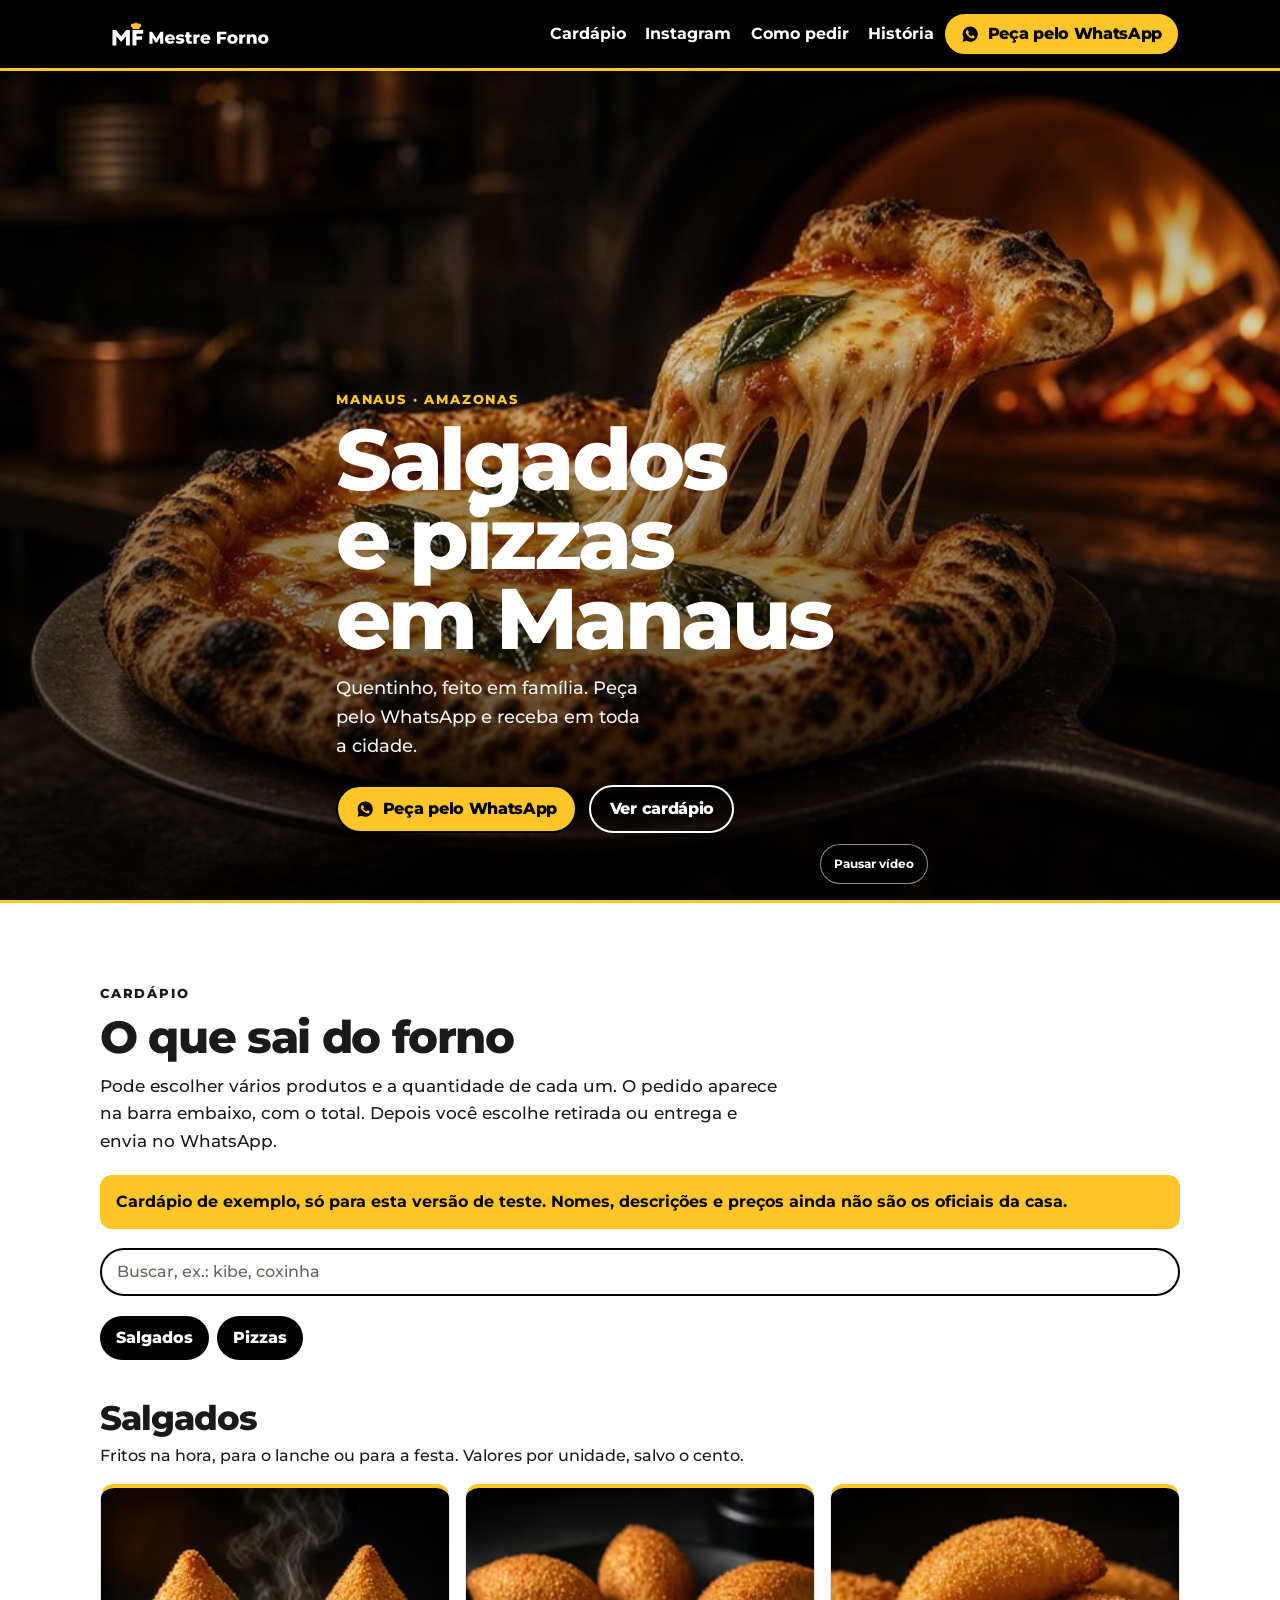
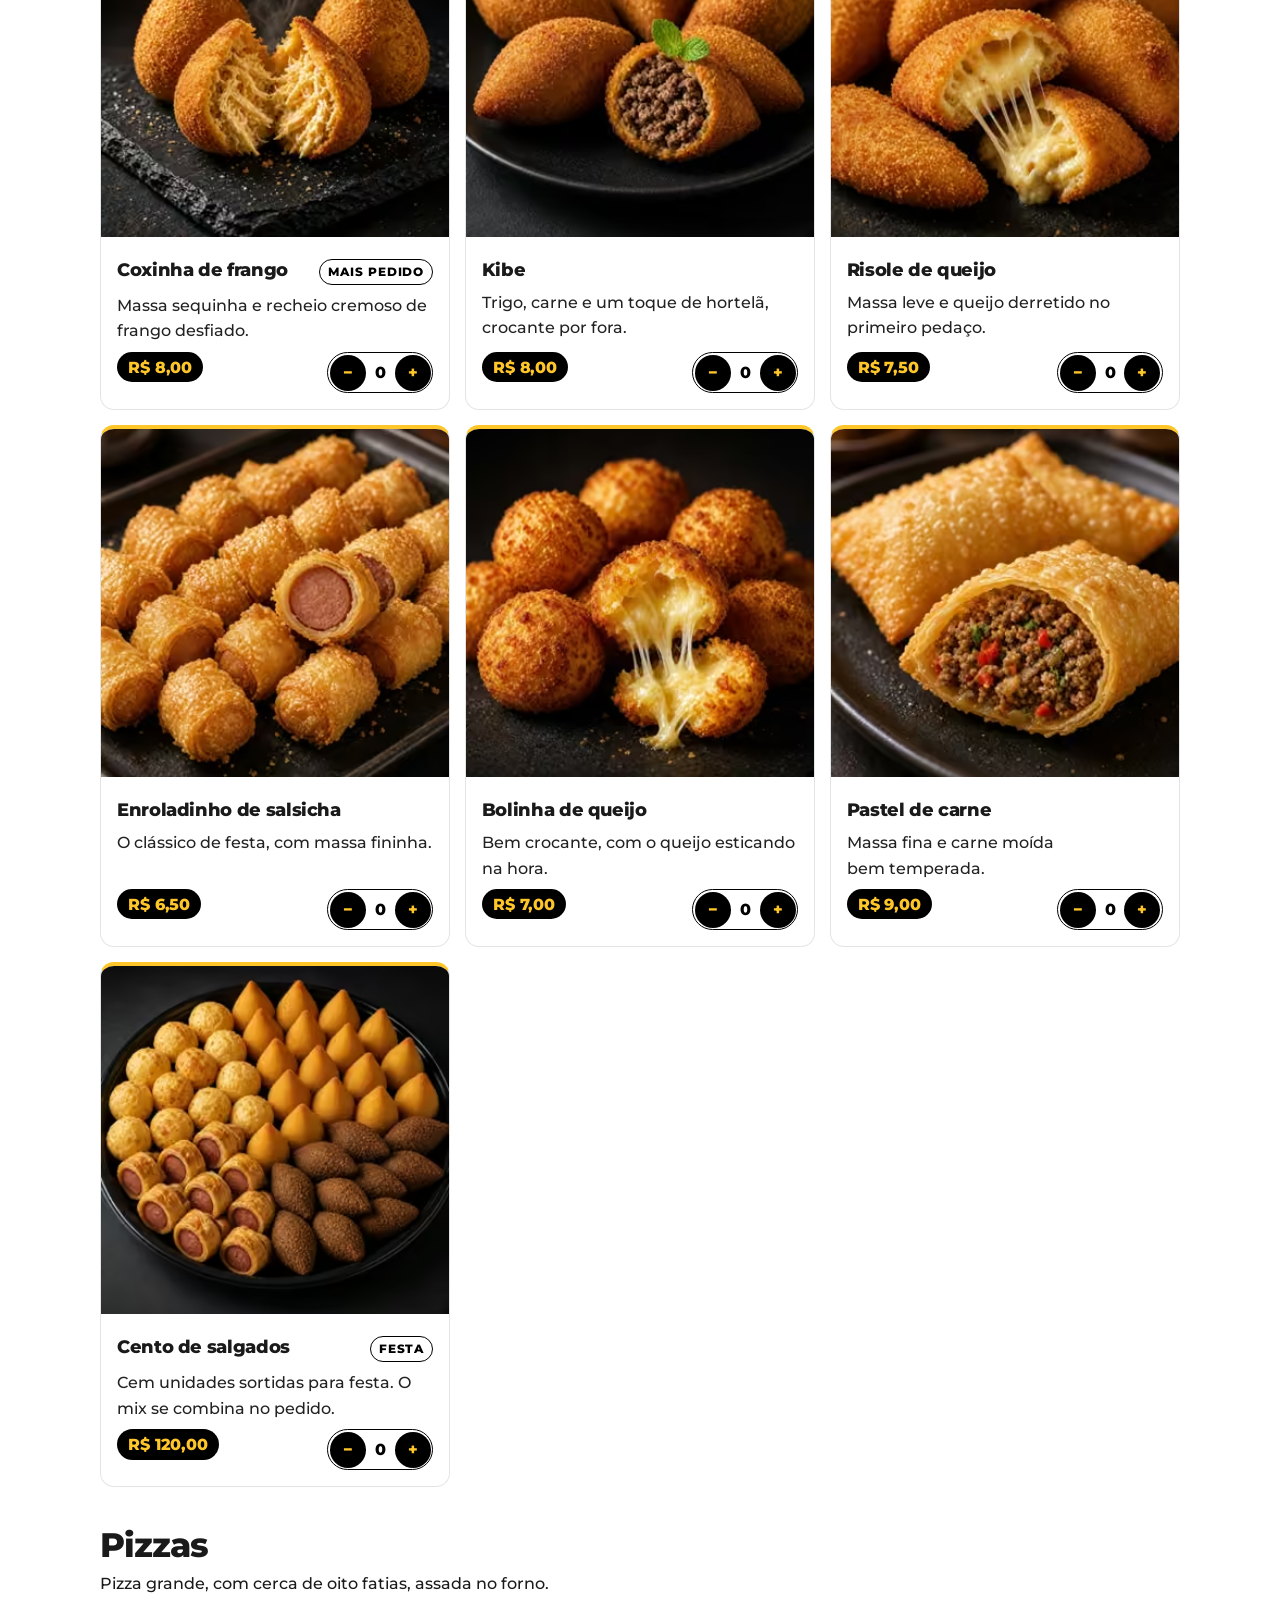
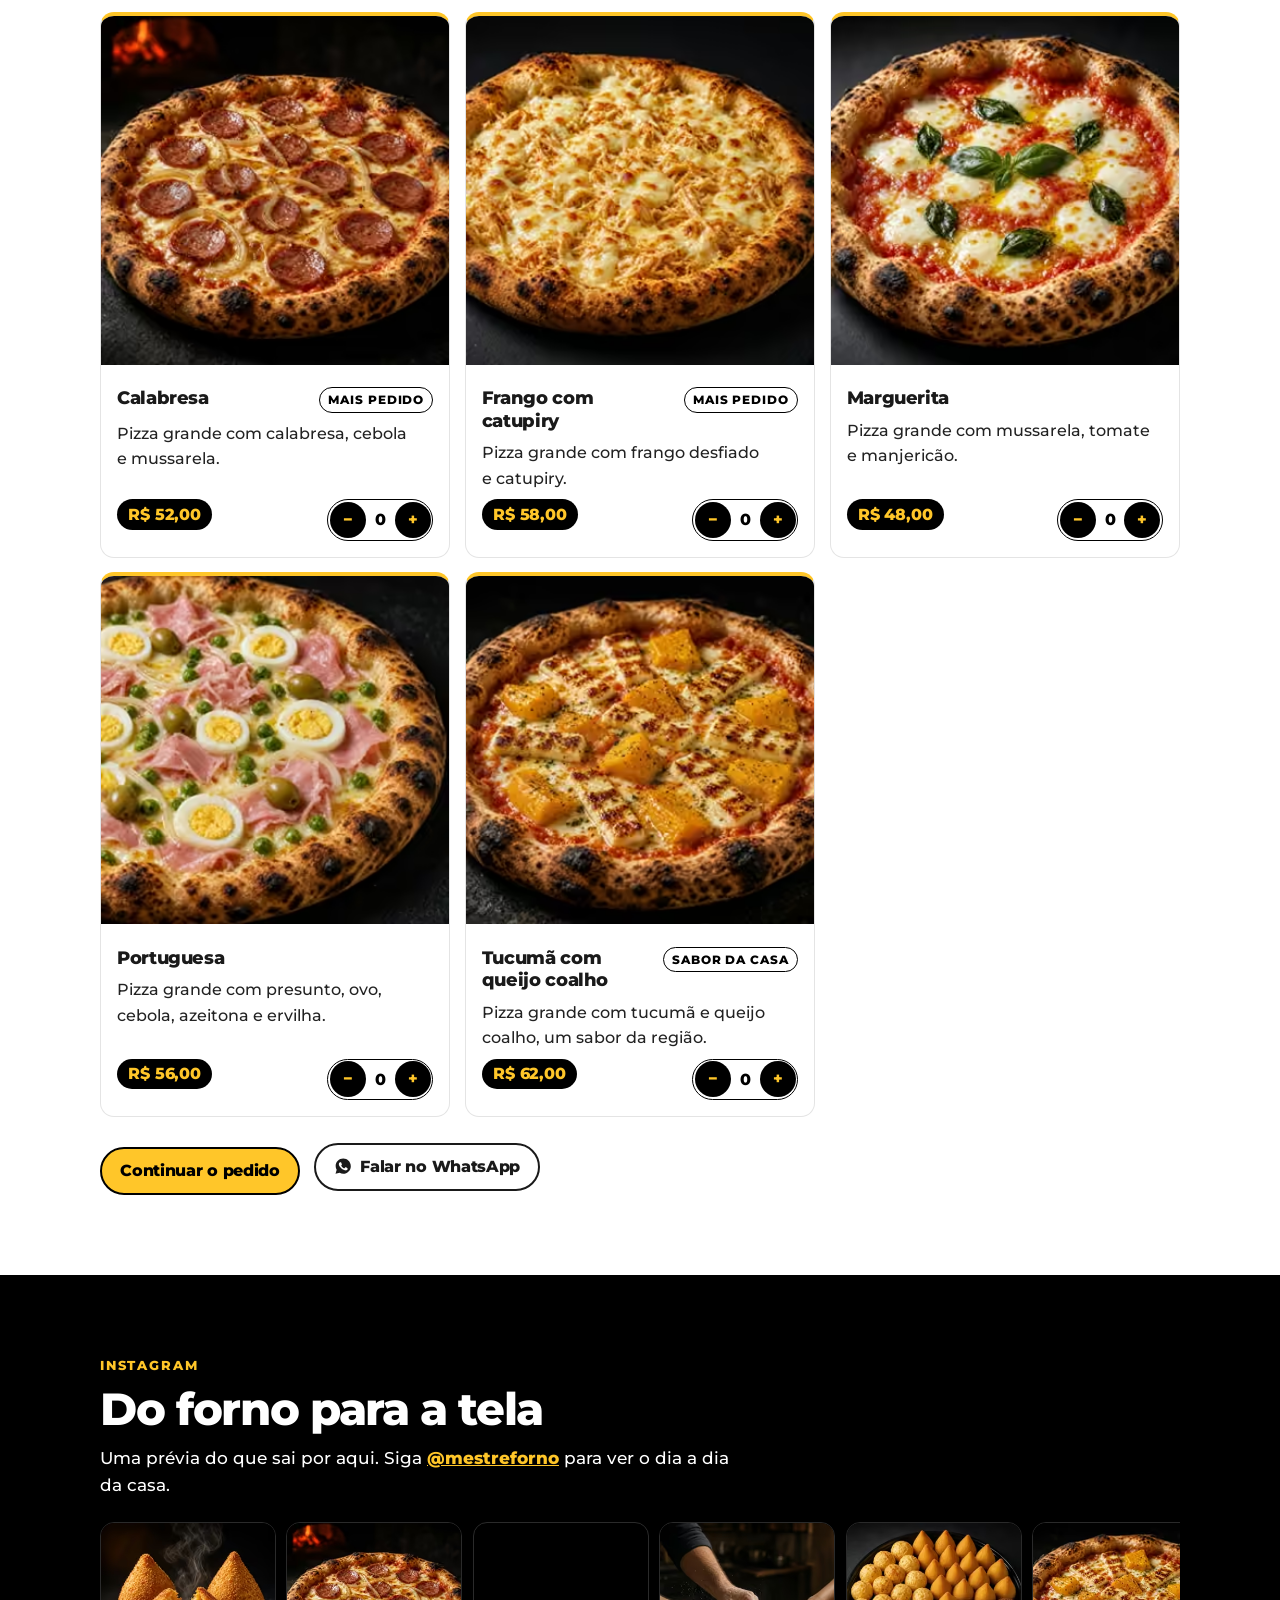
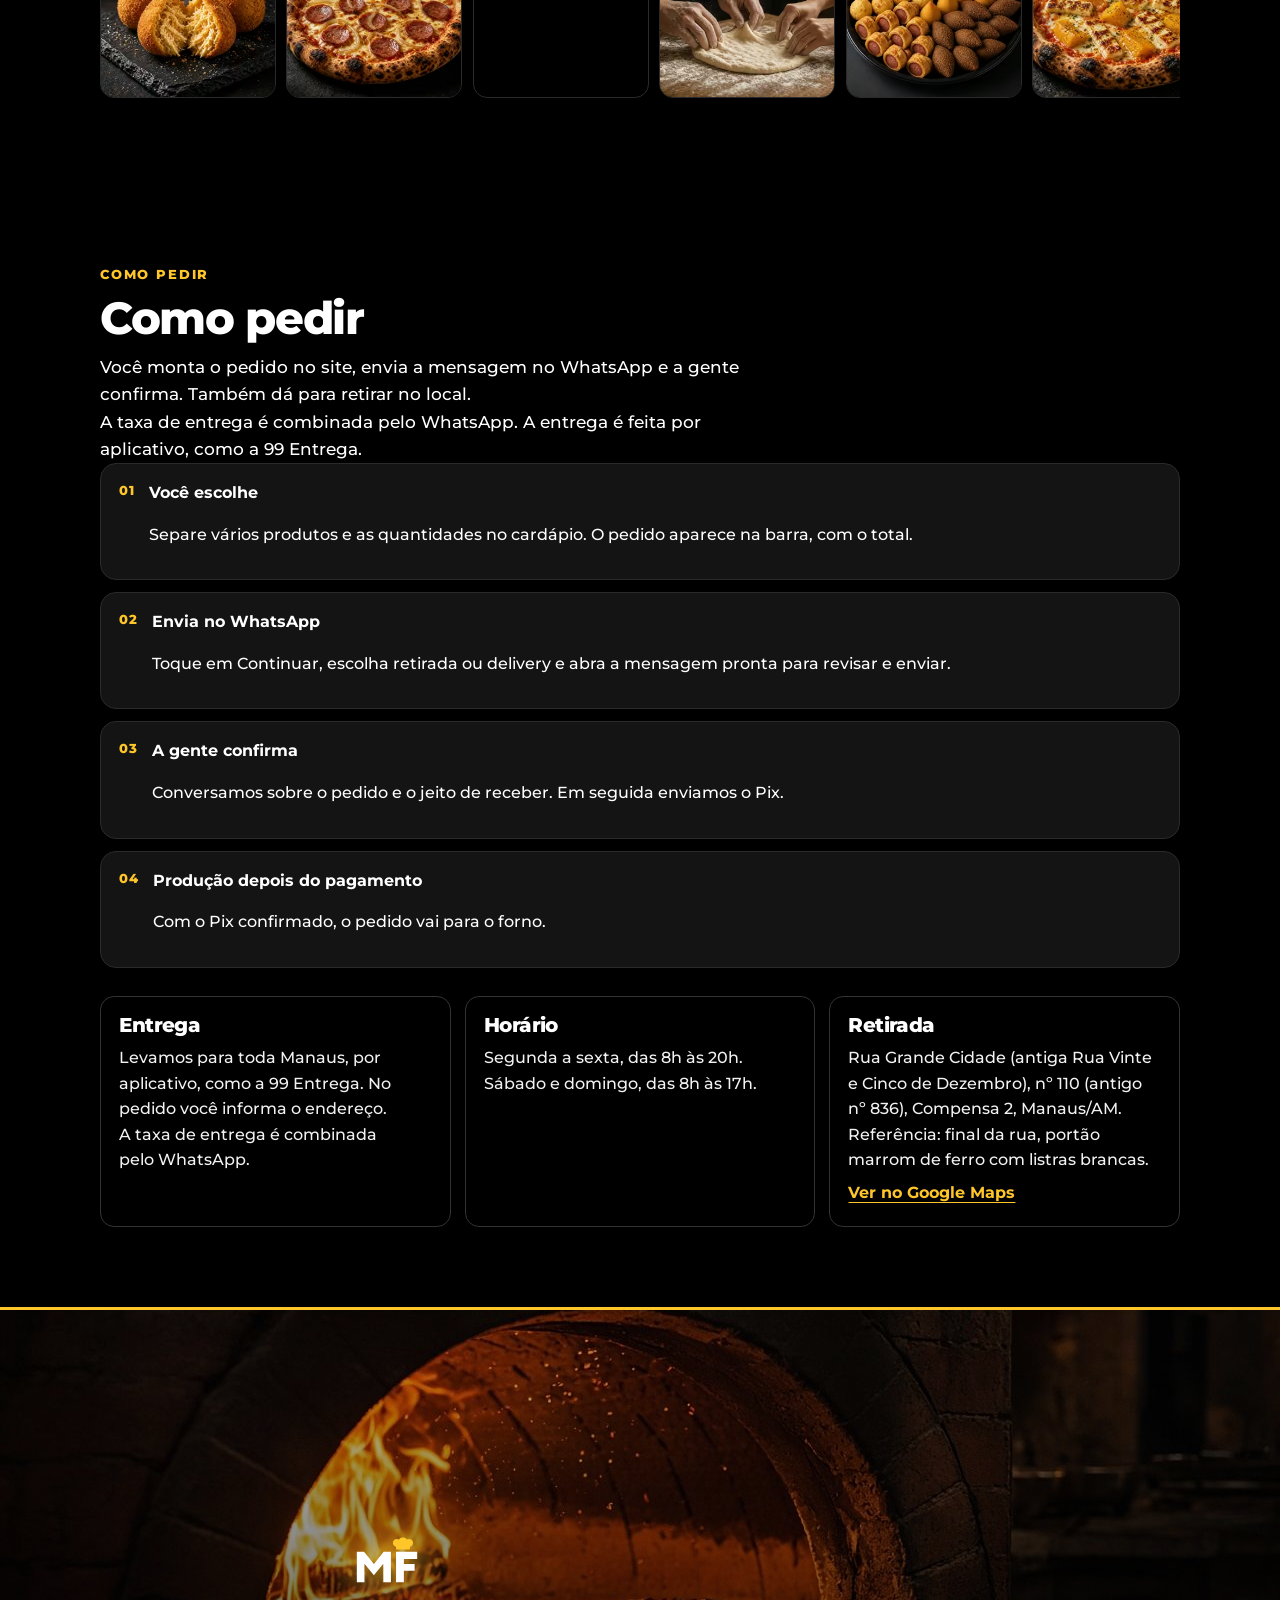
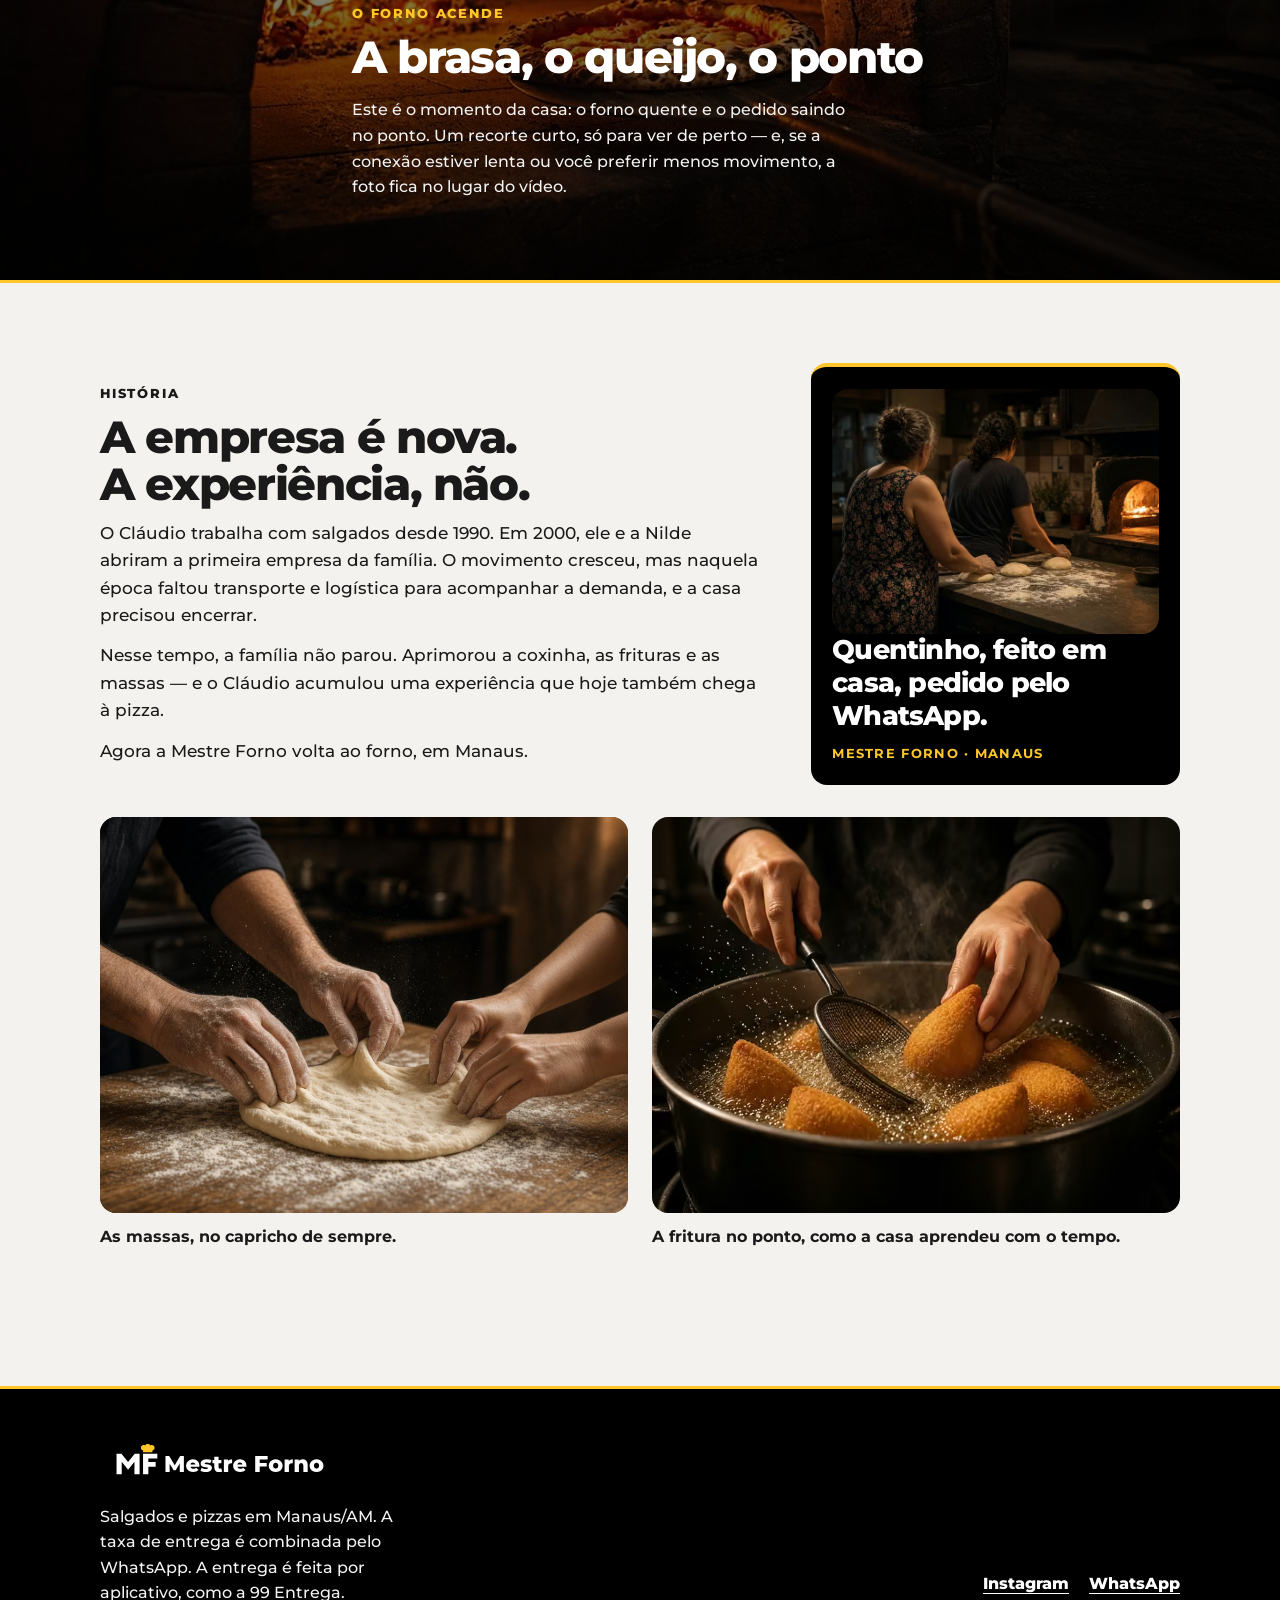
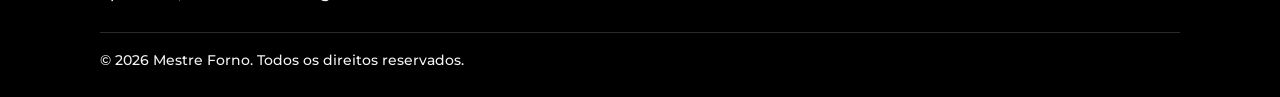
==== index.html @ 2ebbe5ee "Compacta o cardápio no celular e adiciona busca com sugestão No mobile, os cards passam a uma lista " ====
<!DOCTYPE html>
<!--
  Endereço público (SITE.siteUrl em js/config.js):
  https://ledger77.github.io/mestreforno/
  Na migração, troque esta URL no canonical, og:url, og:image,
  twitter:image, JSON-LD, sitemap.xml, robots.txt e no 404.html.
  Passo a passo: docs/checklist-dominio.md
-->
<html lang="pt-BR">
<head>
  <meta charset="utf-8">
  <meta name="viewport" content="width=device-width, initial-scale=1">
  <meta name="description" content="Salgados e pizzas frescos em Manaus, feitos em família. Peça pelo WhatsApp. A entrega é feita por aplicativo, como a 99 Entrega.">
  <meta name="theme-color" content="#000000">
  <meta name="format-detection" content="telephone=no">
  <meta name="apple-mobile-web-app-title" content="Mestre Forno">
  <link rel="canonical" href="https://ledger77.github.io/mestreforno/">
  <meta property="og:type" content="website">
  <meta property="og:locale" content="pt_BR">
  <meta property="og:site_name" content="Mestre Forno">
  <meta property="og:url" content="https://ledger77.github.io/mestreforno/">
  <meta property="og:title" content="Mestre Forno — Salgados e pizzas em Manaus">
  <meta property="og:description" content="Salgados e pizzas frescos em Manaus, feitos em família. Peça pelo WhatsApp. Entregamos em toda a cidade.">
  <meta property="og:image" content="https://ledger77.github.io/mestreforno/assets/og-1200x630.jpg">
  <meta property="og:image:width" content="1200">
  <meta property="og:image:height" content="630">
  <meta property="og:image:alt" content="Mestre Forno: monograma MF branco com chapéu de chef amarelo, e uma pizza saindo do forno. Salgados e pizzas em Manaus.">
  <meta name="twitter:card" content="summary_large_image">
  <meta name="twitter:title" content="Mestre Forno — Salgados e pizzas em Manaus">
  <meta name="twitter:description" content="Salgados e pizzas frescos em Manaus, feitos em família. Peça pelo WhatsApp.">
  <meta name="twitter:image" content="https://ledger77.github.io/mestreforno/assets/og-1200x630.jpg">
  <title>Mestre Forno — Salgados e pizzas em Manaus</title>
  <link rel="icon" href="assets/favicon.ico" sizes="any">
  <link rel="icon" type="image/png" href="assets/favicon-32.png" sizes="32x32">
  <link rel="apple-touch-icon" href="assets/apple-touch-icon.png" sizes="180x180">
  <link rel="preload" href="assets/fonts/montserrat-800.woff2" as="font" type="font/woff2" crossorigin>
  <link rel="preload" as="image" type="image/avif" imagesrcset="assets/foto/hero-mobile-720.avif 720w, assets/foto/hero-mobile-1080.avif 1080w, assets/foto/hero-desktop-960.avif 960w, assets/foto/hero-desktop-1600.avif 1600w" imagesizes="100vw">
  <link rel="stylesheet" href="css/styles.css">
  <link rel="stylesheet" href="css/premium.css">
  <link rel="stylesheet" href="css/checkout.css">
  <noscript>
    <style>
      @media (max-width: 859px) {
        .nav-toggle { display: none !important; }
        .nav {
          display: block;
          position: static;
          max-height: none;
          overflow: visible;
          border: 0;
          padding: 0;
          background: transparent;
        }
        .nav ul { flex-direction: row; flex-wrap: wrap; gap: 0.25rem 0.9rem; }
        .nav a { border-bottom: 0; min-height: 44px; }
      }
    </style>
  </noscript>
  <script>document.documentElement.classList.add("js");</script>
  <script type="application/ld+json">
  {
    "@context": "https://schema.org",
    "@type": "FoodEstablishment",
    "name": "Mestre Forno",
    "description": "Salgados e pizzas em Manaus, feitos em família. Pedidos pelo WhatsApp. Entrega em toda Manaus pela 99 Entrega.",
    "servesCuisine": ["Salgados", "Pizzas"],
    "url": "https://ledger77.github.io/mestreforno/",
    "image": "https://ledger77.github.io/mestreforno/assets/og-1200x630.jpg",
    "logo": "https://ledger77.github.io/mestreforno/assets/mestreforno_selo_1080.png",
    "sameAs": ["https://instagram.com/mestreforno"],
    "telephone": "+5592992487642",
    "address": {
      "@type": "PostalAddress",
      "streetAddress": "Rua Grande Cidade (antiga Rua Vinte e Cinco de Dezembro), 110, Compensa 2",
      "addressLocality": "Manaus",
      "addressRegion": "AM",
      "postalCode": "69035-650",
      "addressCountry": "BR"
    },
    "geo": {
      "@type": "GeoCoordinates",
      "latitude": -3.1054946,
      "longitude": -60.0586411
    },
    "areaServed": {
      "@type": "City",
      "name": "Manaus",
      "containedInPlace": {
        "@type": "State",
        "name": "Amazonas",
        "containedInPlace": { "@type": "Country", "name": "BR" }
      }
    },
    "openingHoursSpecification": [
      {
        "@type": "OpeningHoursSpecification",
        "dayOfWeek": ["Monday", "Tuesday", "Wednesday", "Thursday", "Friday"],
        "opens": "08:00",
        "closes": "20:00"
      },
      {
        "@type": "OpeningHoursSpecification",
        "dayOfWeek": ["Saturday", "Sunday"],
        "opens": "08:00",
        "closes": "17:00"
      }
    ]
  }
  </script>
</head>
<body>
  <svg class="sprite" xmlns="http://www.w3.org/2000/svg" aria-hidden="true">
    <symbol id="i-wa" viewBox="0 0 24 24">
      <path fill="currentColor" d="M12.04 2C6.58 2 2.15 6.4 2.15 11.83c0 1.74.46 3.44 1.34 4.94L2 22l5.39-1.4a10 10 0 0 0 4.65 1.18h.01c5.46 0 9.89-4.4 9.89-9.83C21.94 6.4 17.5 2 12.04 2zm5.76 14.06c-.24.68-1.4 1.3-1.94 1.38-.5.08-1.12.11-1.81-.11-.42-.14-.95-.3-1.64-.59-2.88-1.24-4.76-4.14-4.9-4.33-.14-.19-1.16-1.54-1.16-2.94s.73-2.08 1-2.37c.24-.28.64-.41 1.02-.41.12 0 .23 0 .33.01.3.01.44-.02.68.52.24.58.82 2 .89 2.15.07.14.12.31.02.49-.09.19-.14.3-.28.46-.14.16-.29.36-.42.48-.14.13-.28.28-.12.54.16.26.71 1.17 1.52 1.89 1.05.93 1.93 1.22 2.2 1.36.28.14.44.12.6-.07.16-.19.69-.8.87-1.08.19-.27.37-.23.62-.14.26.09 1.62.76 1.9.9.28.14.46.21.53.32.07.12.07.68-.17 1.36z"/>
    </symbol>
    <symbol id="i-carrinho" viewBox="0 0 24 24">
      <path fill="currentColor" d="M3 3.75A.75.75 0 0 1 3.75 3h.9c.87 0 1.63.6 1.84 1.45l.16.67h12.52a1.5 1.5 0 0 1 1.47 1.82l-1.3 5.85A2.25 2.25 0 0 1 17.4 14.5H8.55a2.25 2.25 0 0 1-2.2-1.75L5.07 6.28 4.77 5.1a.38.38 0 0 0-.37-.35h-.65A.75.75 0 0 1 3 3.75Zm4.5 14.5a1.75 1.75 0 1 1-3.5 0 1.75 1.75 0 0 1 3.5 0Zm11.25 0a1.75 1.75 0 1 1-3.5 0 1.75 1.75 0 0 1 3.5 0Z"/>
    </symbol>
  </svg>

  <a class="skip" href="#conteudo">Ir para o conteúdo</a>

  <header class="site-header on-dark" id="topo">
    <div class="header__inner">
      <a class="brand" href="#topo" aria-label="Mestre Forno">
        <img class="brand__symbol" src="assets/mestreforno_simbolo_transparente.svg" width="51" height="40" alt="">
        <img class="brand__horizontal" src="assets/mestreforno_horizontal_transparente.svg" width="292" height="48" alt="">
      </a>

      <nav class="nav" id="menu-site" aria-label="Seções">
        <ul>
          <li><a href="#cardapio">Cardápio</a></li>
          <li><a href="#instagram">Instagram</a></li>
          <li><a href="#como-pedir">Como pedir</a></li>
          <li><a href="#historia">História</a></li>
        </ul>
      </nav>

      <button type="button" class="header-pedido" data-abre-checkout data-header-pedido hidden>
        <span class="carrinho" data-carrinho>
          <svg class="carrinho__icone" width="24" height="24" aria-hidden="true" focusable="false"><use href="#i-carrinho"></use></svg>
          <span class="carrinho__badge header-pedido__badge" data-pedido-badge>0</span>
        </span>
        Pedido
      </button>

      <a class="btn btn--yellow header-cta" data-whatsapp href="https://wa.me/5592992487642?text=Ol%C3%A1%2C%20Mestre%20Forno!%20Quero%20fazer%20um%20pedido." target="_blank" rel="noopener noreferrer">
        <svg aria-hidden="true"><use href="#i-wa"></use></svg>
        <span class="cta-s">Peça</span>
        <span class="cta-l">Peça pelo WhatsApp</span>
        <span class="sr-only js-nova-aba"> (abre em nova aba)</span>
      </a>

      <button type="button" class="nav-toggle" aria-expanded="false" aria-controls="menu-site" aria-label="Abrir menu">
        <span class="nav-toggle__bars" aria-hidden="true"></span>
      </button>
    </div>
  </header>

  <main id="conteudo" tabindex="-1">
    <section class="hero on-dark" aria-labelledby="titulo-principal">
      <div class="hero__media">
        <picture>
          <source media="(max-width: 719px)" type="image/avif" srcset="assets/foto/hero-mobile-720.avif 720w, assets/foto/hero-mobile-1080.avif 1080w" sizes="100vw">
          <source media="(max-width: 719px)" type="image/webp" srcset="assets/foto/hero-mobile-720.webp 720w, assets/foto/hero-mobile-1080.webp 1080w" sizes="100vw">
          <source media="(max-width: 719px)" srcset="assets/foto/hero-mobile-720.jpg 720w, assets/foto/hero-mobile-1080.jpg 1080w" sizes="100vw">
          <source type="image/avif" srcset="assets/foto/hero-desktop-640.avif 640w, assets/foto/hero-desktop-960.avif 960w, assets/foto/hero-desktop-1600.avif 1600w" sizes="100vw">
          <source type="image/webp" srcset="assets/foto/hero-desktop-640.webp 640w, assets/foto/hero-desktop-960.webp 960w, assets/foto/hero-desktop-1600.webp 1600w" sizes="100vw">
          <img class="hero__poster" src="assets/foto/hero-desktop-960.jpg" width="1600" height="900" alt="Pizza saindo do forno, com o queijo puxando, em uma cozinha escura." fetchpriority="high" decoding="async">
        </picture>
        <video class="hero__video" muted playsinline loop preload="none" tabindex="-1" aria-hidden="true" poster="assets/foto/hero-desktop-960.jpg"></video>
        <div class="hero__shade"></div>
      </div>
      <div class="wrap hero__copy">
        <p class="eyebrow">Manaus · Amazonas</p>
        <h1 id="titulo-principal">Salgados e pizzas <span>em Manaus</span></h1>
        <p class="lede">Quentinho, feito em família. Peça pelo WhatsApp e receba em toda a cidade.</p>
        <div class="actions">
          <a class="btn btn--yellow" data-whatsapp href="https://wa.me/5592992487642?text=Ol%C3%A1%2C%20Mestre%20Forno!%20Quero%20fazer%20um%20pedido." target="_blank" rel="noopener noreferrer">
            <svg aria-hidden="true"><use href="#i-wa"></use></svg>
            Peça pelo WhatsApp
            <span class="sr-only js-nova-aba"> (abre em nova aba)</span>
          </a>
          <a class="btn btn--ghost" href="#cardapio">Ver cardápio</a>
        </div>
        <button type="button" class="hero__pause" hidden>Pausar vídeo</button>
      </div>
    </section>

    <section class="section section--light" id="cardapio" aria-labelledby="titulo-cardapio">
      <div class="wrap">
        <p class="eyebrow">Cardápio</p>
        <h2 id="titulo-cardapio" class="reveal">O que sai do forno</h2>
        <p class="lead">Pode escolher vários produtos e a quantidade de cada um. O pedido aparece na barra embaixo, com o total. Depois você escolhe retirada ou entrega e envia no WhatsApp.</p>
        <p class="aviso" role="note">Cardápio de exemplo, só para esta versão de teste. Nomes, descrições e preços ainda não são os oficiais da casa.</p>
        <div class="cardapio-busca-wrap">
          <form class="cardapio-busca" data-busca role="search" aria-label="Buscar no cardápio">
            <label class="sr-only" for="busca-cardapio">Buscar no cardápio</label>
            <input type="search" id="busca-cardapio" name="q" data-busca-campo placeholder="Buscar, ex.: kibe, coxinha" autocomplete="off" spellcheck="false" enterkeyhint="search">
            <button type="button" class="cardapio-busca__limpar" data-busca-limpar hidden aria-label="Limpar busca">&times;</button>
          </form>
          <p class="cardapio-busca__sugestao" data-busca-sugestao hidden></p>
          <p class="cardapio-busca__vazio" data-busca-vazio hidden>Não achamos esse item. <a data-whatsapp href="https://wa.me/5592992487642?text=Ol%C3%A1%2C%20Mestre%20Forno!%20Quero%20fazer%20um%20pedido." target="_blank" rel="noopener noreferrer">Chama a gente no WhatsApp<span class="sr-only js-nova-aba"> (abre em nova aba)</span></a>.</p>
          <p class="sr-only" data-busca-status aria-live="polite"></p>
        </div>
        <nav class="menu-jump" data-menu-jump aria-label="Grupos do cardápio">
          <a href="#salgados">Salgados</a>
          <a href="#pizzas">Pizzas</a>
        </nav>
        <div data-cardapio>
          <section class="menu-group" id="salgados" aria-labelledby="titulo-salgados">
            <div class="menu-group__head">
              <h3 id="titulo-salgados">Salgados</h3>
              <p>Fritos na hora, para o lanche ou para a festa. Valores por unidade, salvo o cento.</p>
            </div>
            <ul class="menu-grid">
              <li class="item" data-item="coxinha" data-centavos="800">
                <picture>
              <source type="image/avif" srcset="assets/foto/coxinha-320.avif 320w, assets/foto/coxinha-600.avif 600w" sizes="(max-width: 640px) 46vw, 280px">
              <source type="image/webp" srcset="assets/foto/coxinha-320.webp 320w, assets/foto/coxinha-600.webp 600w" sizes="(max-width: 640px) 46vw, 280px">
              <img src="assets/foto/coxinha-320.jpg" width="600" height="600" alt="Coxinhas douradas, uma aberta com recheio de frango e vapor." loading="lazy" decoding="async">
            </picture>
                <div class="item__body">
                  <div class="item__top"><h4>Coxinha de frango</h4><span class="badge">Mais pedido</span></div>
                  <p>Massa sequinha e recheio cremoso de frango desfiado.</p>
                  <div class="item__foot">
                    <p class="price"><span class="sr-only">Preço: </span>R$ 8,00</p>
                    <div class="qty">
                      <button type="button" data-menos aria-label="Tirar Coxinha de frango">−</button>
                      <span data-qty aria-live="polite">0</span>
                      <button type="button" data-mais aria-label="Adicionar Coxinha de frango">+</button>
                    </div>
                  </div>
                </div>
              </li>
              <li class="item" data-item="kibe" data-centavos="800">
                <picture>
              <source type="image/avif" srcset="assets/foto/kibe-320.avif 320w, assets/foto/kibe-600.avif 600w" sizes="(max-width: 640px) 46vw, 280px">
              <source type="image/webp" srcset="assets/foto/kibe-320.webp 320w, assets/foto/kibe-600.webp 600w" sizes="(max-width: 640px) 46vw, 280px">
              <img src="assets/foto/kibe-320.jpg" width="600" height="600" alt="Kibes fritos, um cortado mostrando o recheio de carne." loading="lazy" decoding="async">
            </picture>
                <div class="item__body">
                  <div class="item__top"><h4>Kibe</h4></div>
                  <p>Trigo, carne e um toque de hortelã, crocante por fora.</p>
                  <div class="item__foot">
                    <p class="price"><span class="sr-only">Preço: </span>R$ 8,00</p>
                    <div class="qty">
                      <button type="button" data-menos aria-label="Tirar Kibe">−</button>
                      <span data-qty aria-live="polite">0</span>
                      <button type="button" data-mais aria-label="Adicionar Kibe">+</button>
                    </div>
                  </div>
                </div>
              </li>
              <li class="item" data-item="risole" data-centavos="750">
                <picture>
              <source type="image/avif" srcset="assets/foto/risole-320.avif 320w, assets/foto/risole-600.avif 600w" sizes="(max-width: 640px) 46vw, 280px">
              <source type="image/webp" srcset="assets/foto/risole-320.webp 320w, assets/foto/risole-600.webp 600w" sizes="(max-width: 640px) 46vw, 280px">
              <img src="assets/foto/risole-320.jpg" width="600" height="600" alt="Risolis dourados, um aberto com queijo puxando." loading="lazy" decoding="async">
            </picture>
                <div class="item__body">
                  <div class="item__top"><h4>Risole de queijo</h4></div>
                  <p>Massa leve e queijo derretido no primeiro pedaço.</p>
                  <div class="item__foot">
                    <p class="price"><span class="sr-only">Preço: </span>R$ 7,50</p>
                    <div class="qty">
                      <button type="button" data-menos aria-label="Tirar Risole de queijo">−</button>
                      <span data-qty aria-live="polite">0</span>
                      <button type="button" data-mais aria-label="Adicionar Risole de queijo">+</button>
                    </div>
                  </div>
                </div>
              </li>
              <li class="item" data-item="enroladinho" data-centavos="650">
                <picture>
              <source type="image/avif" srcset="assets/foto/enroladinho-320.avif 320w, assets/foto/enroladinho-600.avif 600w" sizes="(max-width: 640px) 46vw, 280px">
              <source type="image/webp" srcset="assets/foto/enroladinho-320.webp 320w, assets/foto/enroladinho-600.webp 600w" sizes="(max-width: 640px) 46vw, 280px">
              <img src="assets/foto/enroladinho-320.jpg" width="600" height="600" alt="Enroladinhos de salsicha fritos em uma assadeira." loading="lazy" decoding="async">
            </picture>
                <div class="item__body">
                  <div class="item__top"><h4>Enroladinho de salsicha</h4></div>
                  <p>O clássico de festa, com massa fininha.</p>
                  <div class="item__foot">
                    <p class="price"><span class="sr-only">Preço: </span>R$ 6,50</p>
                    <div class="qty">
                      <button type="button" data-menos aria-label="Tirar Enroladinho de salsicha">−</button>
                      <span data-qty aria-live="polite">0</span>
                      <button type="button" data-mais aria-label="Adicionar Enroladinho de salsicha">+</button>
                    </div>
                  </div>
                </div>
              </li>
              <li class="item" data-item="bolinha" data-centavos="700">
                <picture>
              <source type="image/avif" srcset="assets/foto/bolinha-320.avif 320w, assets/foto/bolinha-600.avif 600w" sizes="(max-width: 640px) 46vw, 280px">
              <source type="image/webp" srcset="assets/foto/bolinha-320.webp 320w, assets/foto/bolinha-600.webp 600w" sizes="(max-width: 640px) 46vw, 280px">
              <img src="assets/foto/bolinha-320.jpg" width="600" height="600" alt="Bolinha de queijo aberta, com o recheio derretido." loading="lazy" decoding="async">
            </picture>
                <div class="item__body">
                  <div class="item__top"><h4>Bolinha de queijo</h4></div>
                  <p>Bem crocante, com o queijo esticando na hora.</p>
                  <div class="item__foot">
                    <p class="price"><span class="sr-only">Preço: </span>R$ 7,00</p>
                    <div class="qty">
                      <button type="button" data-menos aria-label="Tirar Bolinha de queijo">−</button>
                      <span data-qty aria-live="polite">0</span>
                      <button type="button" data-mais aria-label="Adicionar Bolinha de queijo">+</button>
                    </div>
                  </div>
                </div>
              </li>
              <li class="item" data-item="pastel" data-centavos="900">
                <picture>
              <source type="image/avif" srcset="assets/foto/pastel-320.avif 320w, assets/foto/pastel-600.avif 600w" sizes="(max-width: 640px) 46vw, 280px">
              <source type="image/webp" srcset="assets/foto/pastel-320.webp 320w, assets/foto/pastel-600.webp 600w" sizes="(max-width: 640px) 46vw, 280px">
              <img src="assets/foto/pastel-320.jpg" width="600" height="600" alt="Pastel de carne frito, aberto, com recheio de carne." loading="lazy" decoding="async">
            </picture>
                <div class="item__body">
                  <div class="item__top"><h4>Pastel de carne</h4></div>
                  <p>Massa fina e carne moída bem temperada.</p>
                  <div class="item__foot">
                    <p class="price"><span class="sr-only">Preço: </span>R$ 9,00</p>
                    <div class="qty">
                      <button type="button" data-menos aria-label="Tirar Pastel de carne">−</button>
                      <span data-qty aria-live="polite">0</span>
                      <button type="button" data-mais aria-label="Adicionar Pastel de carne">+</button>
                    </div>
                  </div>
                </div>
              </li>
              <li class="item" data-item="cento" data-centavos="12000">
                <picture>
              <source type="image/avif" srcset="assets/foto/cento-320.avif 320w, assets/foto/cento-600.avif 600w" sizes="(max-width: 640px) 46vw, 280px">
              <source type="image/webp" srcset="assets/foto/cento-320.webp 320w, assets/foto/cento-600.webp 600w" sizes="(max-width: 640px) 46vw, 280px">
              <img src="assets/foto/cento-320.jpg" width="600" height="600" alt="Bandeja com cento de salgados sortidos: coxinhas, bolinhas, enroladinhos e kibes." loading="lazy" decoding="async">
            </picture>
                <div class="item__body">
                  <div class="item__top"><h4>Cento de salgados</h4><span class="badge">Festa</span></div>
                  <p>Cem unidades sortidas para festa. O mix se combina no pedido.</p>
                  <div class="item__foot">
                    <p class="price"><span class="sr-only">Preço: </span>R$ 120,00</p>
                    <div class="qty">
                      <button type="button" data-menos aria-label="Tirar Cento de salgados">−</button>
                      <span data-qty aria-live="polite">0</span>
                      <button type="button" data-mais aria-label="Adicionar Cento de salgados">+</button>
                    </div>
                  </div>
                </div>
              </li>
            </ul>
          </section>
          <section class="menu-group" id="pizzas" aria-labelledby="titulo-pizzas">
            <div class="menu-group__head">
              <h3 id="titulo-pizzas">Pizzas</h3>
              <p>Pizza grande, com cerca de oito fatias, assada no forno.</p>
            </div>
            <ul class="menu-grid">
              <li class="item" data-item="calabresa" data-centavos="5200">
                <picture>
              <source type="image/avif" srcset="assets/foto/calabresa-320.avif 320w, assets/foto/calabresa-600.avif 600w" sizes="(max-width: 640px) 46vw, 280px">
              <source type="image/webp" srcset="assets/foto/calabresa-320.webp 320w, assets/foto/calabresa-600.webp 600w" sizes="(max-width: 640px) 46vw, 280px">
              <img src="assets/foto/calabresa-320.jpg" width="600" height="600" alt="Pizza calabresa recém-assada, com cebola e borda bolhada." loading="lazy" decoding="async">
            </picture>
                <div class="item__body">
                  <div class="item__top"><h4>Calabresa</h4><span class="badge">Mais pedido</span></div>
                  <p>Pizza grande com calabresa, cebola e mussarela.</p>
                  <div class="item__foot">
                    <p class="price"><span class="sr-only">Preço: </span>R$ 52,00</p>
                    <div class="qty">
                      <button type="button" data-menos aria-label="Tirar Calabresa">−</button>
                      <span data-qty aria-live="polite">0</span>
                      <button type="button" data-mais aria-label="Adicionar Calabresa">+</button>
                    </div>
                  </div>
                </div>
              </li>
              <li class="item" data-item="frango-catupiry" data-centavos="5800">
                <picture>
              <source type="image/avif" srcset="assets/foto/frango-catupiry-320.avif 320w, assets/foto/frango-catupiry-600.avif 600w" sizes="(max-width: 640px) 46vw, 280px">
              <source type="image/webp" srcset="assets/foto/frango-catupiry-320.webp 320w, assets/foto/frango-catupiry-600.webp 600w" sizes="(max-width: 640px) 46vw, 280px">
              <img src="assets/foto/frango-catupiry-320.jpg" width="600" height="600" alt="Pizza de frango com catupiry, queijo dourado e borda assada." loading="lazy" decoding="async">
            </picture>
                <div class="item__body">
                  <div class="item__top"><h4>Frango com catupiry</h4><span class="badge">Mais pedido</span></div>
                  <p>Pizza grande com frango desfiado e catupiry.</p>
                  <div class="item__foot">
                    <p class="price"><span class="sr-only">Preço: </span>R$ 58,00</p>
                    <div class="qty">
                      <button type="button" data-menos aria-label="Tirar Frango com catupiry">−</button>
                      <span data-qty aria-live="polite">0</span>
                      <button type="button" data-mais aria-label="Adicionar Frango com catupiry">+</button>
                    </div>
                  </div>
                </div>
              </li>
              <li class="item" data-item="marguerita" data-centavos="4800">
                <picture>
              <source type="image/avif" srcset="assets/foto/marguerita-320.avif 320w, assets/foto/marguerita-600.avif 600w" sizes="(max-width: 640px) 46vw, 280px">
              <source type="image/webp" srcset="assets/foto/marguerita-320.webp 320w, assets/foto/marguerita-600.webp 600w" sizes="(max-width: 640px) 46vw, 280px">
              <img src="assets/foto/marguerita-320.jpg" width="600" height="600" alt="Pizza marguerita com manjericão fresco e borda bem assada." loading="lazy" decoding="async">
            </picture>
                <div class="item__body">
                  <div class="item__top"><h4>Marguerita</h4></div>
                  <p>Pizza grande com mussarela, tomate e manjericão.</p>
                  <div class="item__foot">
                    <p class="price"><span class="sr-only">Preço: </span>R$ 48,00</p>
                    <div class="qty">
                      <button type="button" data-menos aria-label="Tirar Marguerita">−</button>
                      <span data-qty aria-live="polite">0</span>
                      <button type="button" data-mais aria-label="Adicionar Marguerita">+</button>
                    </div>
                  </div>
                </div>
              </li>
              <li class="item" data-item="portuguesa" data-centavos="5600">
                <picture>
              <source type="image/avif" srcset="assets/foto/portuguesa-320.avif 320w, assets/foto/portuguesa-600.avif 600w" sizes="(max-width: 640px) 46vw, 280px">
              <source type="image/webp" srcset="assets/foto/portuguesa-320.webp 320w, assets/foto/portuguesa-600.webp 600w" sizes="(max-width: 640px) 46vw, 280px">
              <img src="assets/foto/portuguesa-320.jpg" width="600" height="600" alt="Pizza portuguesa com presunto, ovo, azeitona e ervilha." loading="lazy" decoding="async">
            </picture>
                <div class="item__body">
                  <div class="item__top"><h4>Portuguesa</h4></div>
                  <p>Pizza grande com presunto, ovo, cebola, azeitona e ervilha.</p>
                  <div class="item__foot">
                    <p class="price"><span class="sr-only">Preço: </span>R$ 56,00</p>
                    <div class="qty">
                      <button type="button" data-menos aria-label="Tirar Portuguesa">−</button>
                      <span data-qty aria-live="polite">0</span>
                      <button type="button" data-mais aria-label="Adicionar Portuguesa">+</button>
                    </div>
                  </div>
                </div>
              </li>
              <li class="item" data-item="tucuma" data-centavos="6200">
                <picture>
              <source type="image/avif" srcset="assets/foto/tucuma-320.avif 320w, assets/foto/tucuma-600.avif 600w" sizes="(max-width: 640px) 46vw, 280px">
              <source type="image/webp" srcset="assets/foto/tucuma-320.webp 320w, assets/foto/tucuma-600.webp 600w" sizes="(max-width: 640px) 46vw, 280px">
              <img src="assets/foto/tucuma-320.jpg" width="600" height="600" alt="Pizza de tucumã com tiras de queijo coalho grelhado." loading="lazy" decoding="async">
            </picture>
                <div class="item__body">
                  <div class="item__top"><h4>Tucumã com queijo coalho</h4><span class="badge">Sabor da casa</span></div>
                  <p>Pizza grande com tucumã e queijo coalho, um sabor da região.</p>
                  <div class="item__foot">
                    <p class="price"><span class="sr-only">Preço: </span>R$ 62,00</p>
                    <div class="qty">
                      <button type="button" data-menos aria-label="Tirar Tucumã com queijo coalho">−</button>
                      <span data-qty aria-live="polite">0</span>
                      <button type="button" data-mais aria-label="Adicionar Tucumã com queijo coalho">+</button>
                    </div>
                  </div>
                </div>
              </li>
            </ul>
          </section>
        </div>
        <div class="cta-row">
          <button type="button" class="btn btn--yellow" data-abre-checkout>Continuar o pedido</button>
          <a class="btn btn--ghost-ink" data-whatsapp href="https://wa.me/5592992487642?text=Ol%C3%A1%2C%20Mestre%20Forno!%20Quero%20fazer%20um%20pedido." target="_blank" rel="noopener noreferrer">
            <svg aria-hidden="true"><use href="#i-wa"></use></svg>
            Falar no WhatsApp
            <span class="sr-only js-nova-aba"> (abre em nova aba)</span>
          </a>
        </div>
      </div>
    </section>

    <section class="section on-dark" id="instagram" aria-labelledby="titulo-instagram">
      <div class="wrap">
        <p class="eyebrow">Instagram</p>
        <h2 id="titulo-instagram" class="reveal">Do forno para a tela</h2>
        <p class="lead">Uma prévia do que sai por aqui. Siga <a class="ig-handle" href="https://instagram.com/mestreforno" target="_blank" rel="noopener noreferrer">@mestreforno<span class="sr-only"> (abre em nova aba)</span></a> para ver o dia a dia da casa.</p>
        <ul class="ig-strip">
          <li><a href="https://instagram.com/mestreforno" target="_blank" rel="noopener noreferrer"><picture>
              <source type="image/avif" srcset="assets/foto/coxinha-320.avif 320w, assets/foto/coxinha-600.avif 600w" sizes="160px">
              <source type="image/webp" srcset="assets/foto/coxinha-320.webp 320w, assets/foto/coxinha-600.webp 600w" sizes="160px">
              <img src="assets/foto/coxinha-320.jpg" width="600" height="600" alt="Coxinhas douradas." loading="lazy" decoding="async">
            </picture><span class="sr-only">Ver no Instagram (abre em nova aba)</span></a></li>
          <li><a href="https://instagram.com/mestreforno" target="_blank" rel="noopener noreferrer"><picture>
              <source type="image/avif" srcset="assets/foto/calabresa-320.avif 320w, assets/foto/calabresa-600.avif 600w" sizes="160px">
              <source type="image/webp" srcset="assets/foto/calabresa-320.webp 320w, assets/foto/calabresa-600.webp 600w" sizes="160px">
              <img src="assets/foto/calabresa-320.jpg" width="600" height="600" alt="Pizza calabresa saindo do forno." loading="lazy" decoding="async">
            </picture><span class="sr-only">Ver no Instagram (abre em nova aba)</span></a></li>
          <li><a href="https://instagram.com/mestreforno" target="_blank" rel="noopener noreferrer"><picture>
              <source type="image/avif" srcset="assets/foto/forno-720.avif 720w, assets/foto/forno-1280.avif 1280w" sizes="160px">
              <source type="image/webp" srcset="assets/foto/forno-720.webp 720w, assets/foto/forno-1280.webp 1280w" sizes="160px">
              <img src="assets/foto/forno-720.jpg" width="1280" height="720" alt="Forno a lenha com uma pizza na pá." loading="lazy" decoding="async">
            </picture><span class="sr-only">Ver no Instagram (abre em nova aba)</span></a></li>
          <li><a href="https://instagram.com/mestreforno" target="_blank" rel="noopener noreferrer"><picture>
              <source type="image/avif" srcset="assets/foto/massas-320.avif 320w, assets/foto/massas-600.avif 600w" sizes="160px">
              <source type="image/webp" srcset="assets/foto/massas-320.webp 320w, assets/foto/massas-600.webp 600w" sizes="160px">
              <img src="assets/foto/massas-320.jpg" width="600" height="600" alt="Mãos preparando massa em uma bancada enfarinhada." loading="lazy" decoding="async">
            </picture><span class="sr-only">Ver no Instagram (abre em nova aba)</span></a></li>
          <li><a href="https://instagram.com/mestreforno" target="_blank" rel="noopener noreferrer"><picture>
              <source type="image/avif" srcset="assets/foto/cento-320.avif 320w, assets/foto/cento-600.avif 600w" sizes="160px">
              <source type="image/webp" srcset="assets/foto/cento-320.webp 320w, assets/foto/cento-600.webp 600w" sizes="160px">
              <img src="assets/foto/cento-320.jpg" width="600" height="600" alt="Bandeja de salgados para festa." loading="lazy" decoding="async">
            </picture><span class="sr-only">Ver no Instagram (abre em nova aba)</span></a></li>
          <li><a href="https://instagram.com/mestreforno" target="_blank" rel="noopener noreferrer"><picture>
              <source type="image/avif" srcset="assets/foto/tucuma-320.avif 320w, assets/foto/tucuma-600.avif 600w" sizes="160px">
              <source type="image/webp" srcset="assets/foto/tucuma-320.webp 320w, assets/foto/tucuma-600.webp 600w" sizes="160px">
              <img src="assets/foto/tucuma-320.jpg" width="600" height="600" alt="Pizza de tucumã com queijo coalho." loading="lazy" decoding="async">
            </picture><span class="sr-only">Ver no Instagram (abre em nova aba)</span></a></li>
          <li><a href="https://instagram.com/mestreforno" target="_blank" rel="noopener noreferrer"><picture>
              <source type="image/avif" srcset="assets/foto/balcao-720.avif 720w, assets/foto/balcao-1200.avif 1200w" sizes="160px">
              <source type="image/webp" srcset="assets/foto/balcao-720.webp 720w, assets/foto/balcao-1200.webp 1200w" sizes="160px">
              <img src="assets/foto/balcao-720.jpg" width="1200" height="900" alt="Balcão com bandejas de salgados e uma pizza." loading="lazy" decoding="async">
            </picture><span class="sr-only">Ver no Instagram (abre em nova aba)</span></a></li>
        </ul>
      </div>
    </section>

    <section class="section on-dark" id="como-pedir" aria-labelledby="titulo-pedir">
      <div class="wrap">
        <p class="eyebrow">Como pedir</p>
        <h2 id="titulo-pedir" class="reveal">Como pedir</h2>
        <p class="lead">Você monta o pedido no site, envia a mensagem no WhatsApp e a gente confirma. Também dá para retirar no local.</p>
        <p class="lead">A taxa de entrega é combinada pelo WhatsApp. A entrega é feita por aplicativo, como a 99 Entrega.</p>

        <ol class="passos-entrega">
          <li class="reveal">
            <span class="step__num">01</span>
            <div>
              <strong>Você escolhe</strong>
              <p>Separe vários produtos e as quantidades no cardápio. O pedido aparece na barra, com o total.</p>
            </div>
          </li>
          <li class="reveal">
            <span class="step__num">02</span>
            <div>
              <strong>Envia no WhatsApp</strong>
              <p>Toque em Continuar, escolha retirada ou delivery e abra a mensagem pronta para revisar e enviar.</p>
            </div>
          </li>
          <li class="reveal">
            <span class="step__num">03</span>
            <div>
              <strong>A gente confirma</strong>
              <p>Conversamos sobre o pedido e o jeito de receber. Em seguida enviamos o Pix.</p>
            </div>
          </li>
          <li class="reveal">
            <span class="step__num">04</span>
            <div>
              <strong>Produção depois do pagamento</strong>
              <p>Com o Pix confirmado, o pedido vai para o forno.</p>
            </div>
          </li>
        </ol>

        <div class="info-grid">
          <article class="panel reveal">
            <h3>Entrega</h3>
            <p>Levamos para toda Manaus, por aplicativo, como a 99 Entrega. No pedido você informa o endereço. A taxa de entrega é combinada pelo WhatsApp.</p>
          </article>
          <article class="panel reveal">
            <h3>Horário</h3>
            <p>Segunda a sexta, das 8h às 20h. Sábado e domingo, das 8h às 17h.</p>
          </article>
          <article class="panel reveal">
            <h3>Retirada</h3>
            <p>Rua Grande Cidade (antiga Rua Vinte e Cinco de Dezembro), nº 110 (antigo nº 836), Compensa 2, Manaus/AM. Referência: final da rua, portão marrom de ferro com listras brancas.</p>
            <p><a class="mapa-link" href="https://www.google.com/maps/search/?api=1&query=R.+Vinte+e+Cinco+de+Dezembro,+140+-+Compensa,+Manaus+-+AM,+69035-540" target="_blank" rel="noopener noreferrer">Ver no Google Maps<span class="sr-only"> (abre em nova aba)</span></a></p>
          </article>
        </div>
      </div>
    </section>

    <section class="assinatura on-dark reveal" id="forno" aria-labelledby="titulo-forno">
      <div class="assinatura__media">
        <picture>
              <source type="image/avif" srcset="assets/foto/forno-720.avif 720w, assets/foto/forno-1280.avif 1280w" sizes="100vw">
              <source type="image/webp" srcset="assets/foto/forno-720.webp 720w, assets/foto/forno-1280.webp 1280w" sizes="100vw">
              <img src="assets/foto/forno-720.jpg" width="1280" height="720" alt="Forno aceso, com uma pizza na pá entrando na labareda." loading="lazy" decoding="async">
            </picture>
        <video class="assinatura__video" muted playsinline loop preload="none" tabindex="-1" aria-hidden="true" poster="assets/foto/forno-1280.jpg"></video>
        <div class="assinatura__shade"></div>
      </div>
      <div class="wrap assinatura__copy reveal">
        <img class="assinatura__logo brand-glow" src="assets/mestreforno_simbolo_transparente.svg" width="102" height="80" alt="">
        <p class="eyebrow">O forno acende</p>
        <h2 id="titulo-forno">A brasa, o queijo, o ponto</h2>
        <p>Este é o momento da casa: o forno quente e o pedido saindo no ponto. Um recorte curto, só para ver de perto — e, se a conexão estiver lenta ou você preferir menos movimento, a foto fica no lugar do vídeo.</p>
      </div>
    </section>

    <section class="section section--paper" id="historia" aria-labelledby="titulo-historia">
      <div class="wrap about">
        <div class="reveal">
          <p class="eyebrow">História</p>
          <h2 id="titulo-historia">A empresa é nova. A experiência, não.</h2>
          <p class="lead">O Cláudio trabalha com salgados desde 1990. Em 2000, ele e a Nilde abriram a primeira empresa da família. O movimento cresceu, mas naquela época faltou transporte e logística para acompanhar a demanda, e a casa precisou encerrar.</p>
          <p class="lead">Nesse tempo, a família não parou. Aprimorou a coxinha, as frituras e as massas — e o Cláudio acumulou uma experiência que hoje também chega à pizza.</p>
          <p class="lead">Agora a Mestre Forno volta ao forno, em Manaus.</p>
        </div>
        <figure class="quote reveal">
          <picture>
              <source type="image/avif" srcset="assets/foto/familia-720.avif 720w, assets/foto/familia-1200.avif 1200w" sizes="(max-width: 859px) 100vw, 28vw">
              <source type="image/webp" srcset="assets/foto/familia-720.webp 720w, assets/foto/familia-1200.webp 1200w" sizes="(max-width: 859px) 100vw, 28vw">
              <img src="assets/foto/familia-720.jpg" width="1200" height="900" alt="Duas pessoas de costas, em uma cozinha, preparando massas ao lado do forno aceso." loading="lazy" decoding="async">
            </picture>
          <blockquote>Quentinho, feito em casa, pedido pelo WhatsApp.</blockquote>
          <figcaption>Mestre Forno · Manaus</figcaption>
        </figure>
      </div>
      <div class="wrap historia-fotos">
        <figure class="reveal historia-clip">
          <div class="historia-clip__frame">
          <picture>
              <source type="image/avif" srcset="assets/foto/massas-720.avif 720w, assets/foto/massas-1200.avif 1200w" sizes="(max-width: 859px) 100vw, 45vw">
              <source type="image/webp" srcset="assets/foto/massas-720.webp 720w, assets/foto/massas-1200.webp 1200w" sizes="(max-width: 859px) 100vw, 45vw">
              <img src="assets/foto/massas-720.jpg" width="1200" height="900" alt="Duas pares de mãos preparando massa de pizza em uma mesa enfarinhada." loading="lazy" decoding="async">
            </picture>
              <video class="historia-clip__video" muted playsinline loop preload="none" tabindex="-1" aria-hidden="true" poster="assets/foto/massas-1200.jpg" data-src="assets/video/preparo-massas.mp4"></video>
          </div>
          <figcaption>As massas, no capricho de sempre.</figcaption>
        </figure>
        <figure class="reveal">
          <picture>
              <source type="image/avif" srcset="assets/foto/fritura-720.avif 720w, assets/foto/fritura-1200.avif 1200w" sizes="(max-width: 859px) 100vw, 45vw">
              <source type="image/webp" srcset="assets/foto/fritura-720.webp 720w, assets/foto/fritura-1200.webp 1200w" sizes="(max-width: 859px) 100vw, 45vw">
              <img src="assets/foto/fritura-720.jpg" width="1200" height="900" alt="Mãos retirando coxinhas douradas de uma panela de óleo quente." loading="lazy" decoding="async">
            </picture>
          <figcaption>A fritura no ponto, como a casa aprendeu com o tempo.</figcaption>
        </figure>
      </div>
    </section>

  </main>

  <footer class="site-footer on-dark">
    <div class="wrap footer__grid">
      <div>
        <img class="footer__logo" src="assets/mestreforno_horizontal_transparente.svg" width="210" height="56" alt="Mestre Forno" decoding="async">
        <p class="footer__tag">Salgados e pizzas em Manaus/AM. A taxa de entrega é combinada pelo WhatsApp. A entrega é feita por aplicativo, como a 99 Entrega.</p>
      </div>
      <nav aria-label="Redes e contato">
        <ul class="footer-links">
          <li><a href="https://instagram.com/mestreforno" target="_blank" rel="noopener noreferrer">Instagram<span class="sr-only"> (abre em nova aba)</span></a></li>
          <li><a data-whatsapp href="https://wa.me/5592992487642?text=Ol%C3%A1%2C%20Mestre%20Forno!%20Quero%20fazer%20um%20pedido." target="_blank" rel="noopener noreferrer">WhatsApp<span class="sr-only js-nova-aba"> (abre em nova aba)</span></a></li>
        </ul>
      </nav>
    </div>
    <p class="legal">© <span data-ano>2026</span> Mestre Forno. Todos os direitos reservados.</p>
  </footer>

  <div class="pedido-bar" data-pedido-bar hidden>
    <div class="pedido-bar__inner">
      <div class="pedido-bar__info">
        <span class="carrinho" data-carrinho>
          <svg class="carrinho__icone" width="24" height="24" aria-hidden="true" focusable="false"><use href="#i-carrinho"></use></svg>
          <span class="carrinho__badge pedido-bar__badge" data-pedido-badge aria-hidden="true">0</span>
        </span>
        <div>
          <p class="pedido-bar__qtd" data-pedido-rotulo>Nenhum item ainda</p>
          <p class="pedido-bar__total" data-pedido-subtotal hidden></p>
        </div>
      </div>
      <button type="button" class="btn btn--yellow" data-abre-checkout>Continuar</button>
    </div>
  </div>

  <dialog class="checkout" id="checkout" aria-labelledby="checkout-titulo">
    <div class="checkout__panel">
      <div class="checkout__topo">
        <button type="button" class="checkout__fechar" data-checkout-fechar aria-label="Fechar pedido">&times;</button>
        <p class="eyebrow">Pedido</p>
        <h2 id="checkout-titulo">Seu pedido</h2>
      </div>

      <ol class="checkout__passos" aria-label="Etapas do pedido">
        <li data-passo-indicador="resumo">Itens</li>
        <li data-passo-indicador="receber">Como receber</li>
        <li data-passo-indicador="dados">Dados</li>
      </ol>

      <div data-checkout-passo="resumo">
        <p>Confira os itens, ajuste as quantidades ou remova o que não quiser, sem voltar ao cardápio.</p>
        <div class="checkout__itens" data-checkout-itens></div>
        <p class="checkout__subtotal" data-checkout-subtotal hidden></p>
        <div class="checkout__acoes">
          <button type="button" class="btn btn--ghost-ink" data-checkout-fechar>Voltar ao cardápio</button>
          <button type="button" class="btn btn--yellow" data-checkout-para="receber">Continuar</button>
        </div>
      </div>

      <div data-checkout-passo="receber" hidden>
        <fieldset>
          <legend>Como você quer receber?</legend>
          <label class="checkout__opcao">
            <input type="radio" name="modo-receber" value="retirada">
            <span><strong>Retirada no local</strong><br>Você busca no local, sem taxa de entrega.</span>
          </label>
          <label class="checkout__opcao">
            <input type="radio" name="modo-receber" value="delivery">
            <span><strong>Entrega</strong><br>Levamos por aplicativo, como a 99 Entrega.</span>
          </label>
        </fieldset>
        <p class="erro" data-erro-modo role="alert" hidden></p>
        <div class="checkout__acoes">
          <button type="button" class="btn btn--ghost-ink" data-checkout-voltar="resumo">Voltar</button>
          <button type="button" class="btn btn--yellow" data-checkout-para="dados">Continuar</button>
        </div>
      </div>

      <div data-checkout-passo="dados" hidden>
        <div data-bloco="retirada" hidden>
          <label class="campo" for="nome-retirada">Primeiro nome</label>
          <p class="checkout__ajuda" id="ajuda-nome-retirada">Só o primeiro nome, ex.: João</p>
          <input type="text" id="nome-retirada" name="nome-retirada" autocomplete="given-name" maxlength="40" aria-describedby="ajuda-nome-retirada">
          <p class="erro" data-erro-nome-retirada role="alert" hidden></p>
          <div class="checkout__endereco">
            <p><strong>Onde retirar</strong></p>
            <p data-endereco-retirada></p>
            <p><a class="mapa-link" data-endereco-maps href="https://www.google.com/maps/search/?api=1&query=R.+Vinte+e+Cinco+de+Dezembro,+140+-+Compensa,+Manaus+-+AM,+69035-540" target="_blank" rel="noopener noreferrer">Ver no Google Maps<span class="sr-only"> (abre em nova aba)</span></a></p>
          </div>
          <div class="checkout__totais" data-checkout-totais></div>
          <div class="checkout__acoes">
            <button type="button" class="btn btn--ghost-ink" data-checkout-voltar="receber">Voltar</button>
            <button type="button" class="btn btn--yellow" data-checkout-wa>Enviar no WhatsApp<span class="sr-only"> (abre em nova aba)</span></button>
          </div>
        </div>

        <div data-bloco="delivery" hidden>
          <label class="campo" for="nome-delivery">Primeiro nome</label>
          <p class="checkout__ajuda" id="ajuda-nome-delivery">Só o primeiro nome, ex.: João</p>
          <input type="text" id="nome-delivery" name="nome-delivery" autocomplete="given-name" maxlength="40" aria-describedby="ajuda-nome-delivery">
          <p class="erro" data-erro-nome-delivery role="alert" hidden></p>

          <div class="checkout__endereco checkout__endereco--origem">
            <p><strong>De onde a entrega sai</strong></p>
            <p data-endereco-origem></p>
            <p><a class="mapa-link" data-endereco-maps href="https://www.google.com/maps/search/?api=1&query=R.+Vinte+e+Cinco+de+Dezembro,+140+-+Compensa,+Manaus+-+AM,+69035-540" target="_blank" rel="noopener noreferrer">Ver no Google Maps<span class="sr-only"> (abre em nova aba)</span></a></p>
          </div>

          <fieldset class="checkout__destino">
            <legend>Coloque o endereço de entrega</legend>
            <p class="checkout__ajuda">O local onde você vai receber o pedido.</p>
            <div class="checkout__linha">
              <div>
                <label class="campo" for="end-rua">Rua</label>
                <input type="text" id="end-rua" name="rua" autocomplete="address-line1" maxlength="80">
              </div>
              <div>
                <label class="campo" for="end-numero">Número</label>
                <input type="text" id="end-numero" name="numero" autocomplete="off" maxlength="20">
              </div>
            </div>
            <label class="campo" for="end-bairro">Bairro</label>
            <input type="text" id="end-bairro" name="bairro" autocomplete="address-level3" maxlength="60">
            <label class="campo" for="end-referencia">Referência (opcional)</label>
            <input type="text" id="end-referencia" name="referencia" maxlength="120" placeholder="Ex.: portão azul, perto da praça">
            <p class="erro" data-erro-endereco role="alert" hidden></p>
          </fieldset>

          <div class="checkout__totais" data-checkout-totais></div>
          <p class="checkout__nota">A taxa de entrega é combinada pelo WhatsApp. A entrega é feita por aplicativo, como a 99 Entrega.</p>

          <div class="checkout__acoes">
            <button type="button" class="btn btn--ghost-ink" data-checkout-voltar="receber">Voltar</button>
            <button type="button" class="btn btn--yellow" data-checkout-wa>Enviar no WhatsApp<span class="sr-only"> (abre em nova aba)</span></button>
          </div>
        </div>
      </div>
    </div>
  </dialog>

  <script src="js/config.js" defer></script>
  <script src="js/cardapio.js" defer></script>
  <script src="js/main.js" defer></script>
  <script src="js/checkout.js" defer></script>
  <script src="js/busca.js" defer></script>
</body>
</html>
---- css/styles.css ----
/*
  Mestre Forno
  Preto, amarelo #FFC629 e branco.
  Texto amarelo só em fundo preto. Em fundo claro, texto preto.
  Neutros de apoio (não são cor de marca): papel #f4f2ee, texto #1a1a1a, fio #e4e4e4.
*/

@font-face {
  font-family: "Montserrat";
  font-style: normal;
  font-weight: 500;
  font-display: swap;
  src: url("../assets/fonts/montserrat-500.woff2") format("woff2");
  unicode-range: U+0000-00FF, U+0131, U+0152-0153, U+02BB-02BC, U+02C6, U+02DA, U+02DC, U+0304, U+0308, U+0329, U+2000-206F, U+20AC, U+2122, U+2191, U+2193, U+2212, U+2215, U+FEFF, U+FFFD;
}

@font-face {
  font-family: "Montserrat";
  font-style: normal;
  font-weight: 700;
  font-display: swap;
  src: url("../assets/fonts/montserrat-700.woff2") format("woff2");
  unicode-range: U+0000-00FF, U+0131, U+0152-0153, U+02BB-02BC, U+02C6, U+02DA, U+02DC, U+0304, U+0308, U+0329, U+2000-206F, U+20AC, U+2122, U+2191, U+2193, U+2212, U+2215, U+FEFF, U+FFFD;
}

@font-face {
  font-family: "Montserrat";
  font-style: normal;
  font-weight: 800;
  font-display: swap;
  src: url("../assets/fonts/montserrat-800.woff2") format("woff2");
  unicode-range: U+0000-00FF, U+0131, U+0152-0153, U+02BB-02BC, U+02C6, U+02DA, U+02DC, U+0304, U+0308, U+0329, U+2000-206F, U+20AC, U+2122, U+2191, U+2193, U+2212, U+2215, U+FEFF, U+FFFD;
}

:root {
  --black: #000000;
  --yellow: #ffc629;
  --white: #ffffff;
  --ink: #1a1a1a;
  --paper: #f4f2ee;
  --line: #e4e4e4;
  --header-h: 4.25rem;
  --max: 1080px;
  --font: "Montserrat", "Segoe UI", system-ui, sans-serif;
}

*,
*::before,
*::after {
  box-sizing: border-box;
}

html {
  scroll-behavior: smooth;
}

body {
  margin: 0;
  font-family: var(--font);
  font-weight: 500;
  font-size: 1rem;
  line-height: 1.6;
  color: var(--white);
  background: var(--black);
}

img {
  max-width: 100%;
  height: auto;
  display: block;
}

h1,
h2,
h3,
h4 {
  font-family: var(--font);
  font-weight: 800;
  line-height: 1.05;
  letter-spacing: -0.03em;
  text-wrap: balance;
}

p {
  text-wrap: pretty;
}

a {
  color: inherit;
}

button,
input {
  font: inherit;
}

[id] {
  scroll-margin-top: 5.25rem;
}

.sr-only {
  position: absolute;
  width: 1px;
  height: 1px;
  padding: 0;
  margin: -1px;
  overflow: hidden;
  clip: rect(0, 0, 0, 0);
  white-space: nowrap;
  border: 0;
}

.sprite {
  position: absolute;
  width: 0;
  height: 0;
  overflow: hidden;
}

.skip {
  position: fixed;
  left: 0.75rem;
  top: -5rem;
  z-index: 80;
  background: var(--yellow);
  color: var(--black);
  font-weight: 800;
  text-decoration: none;
  padding: 0.7rem 1rem;
  border-radius: 999px;
}

.skip:focus {
  top: 0.75rem;
}

:focus-visible {
  outline: 3px solid var(--black);
  outline-offset: 3px;
}

.on-dark :focus-visible {
  outline-color: var(--yellow);
}

.wrap {
  width: min(var(--max), calc(100% - 2rem));
  margin-inline: auto;
}

@media (min-width: 720px) {
  .wrap {
    width: min(var(--max), calc(100% - 3rem));
  }
}

.eyebrow {
  margin: 0 0 0.65rem;
  font-size: 0.8125rem;
  font-weight: 800;
  letter-spacing: 0.14em;
  text-transform: uppercase;
  color: var(--ink);
}

.on-dark .eyebrow {
  color: var(--yellow);
}

.on-dark {
  background: var(--black);
  color: var(--white);
}

.section {
  padding: 3.5rem 0;
}

@media (min-width: 860px) {
  .section {
    padding: 5rem 0;
  }
}

.section--light {
  background: var(--white);
  color: var(--ink);
}

.section--paper {
  background: var(--paper);
  color: var(--ink);
}

h2 {
  margin: 0 0 0.75rem;
  font-size: clamp(2rem, 4.4vw, 2.8rem);
}

.lead {
  margin: 0;
  max-width: 62ch;
  font-size: 1.0625rem;
}

.btn {
  display: inline-flex;
  align-items: center;
  justify-content: center;
  gap: 0.5rem;
  min-height: 48px;
  padding: 0.7rem 1.15rem;
  border-radius: 999px;
  border: 2px solid var(--black);
  font-weight: 800;
  letter-spacing: -0.02em;
  line-height: 1.1;
  text-align: center;
  text-decoration: none;
  cursor: pointer;
}

.btn svg {
  width: 1.15rem;
  height: 1.15rem;
  flex: 0 0 auto;
}

a.btn--yellow,
a.btn--yellow:hover {
  background: var(--yellow);
  color: var(--black);
}

a.btn--yellow:hover {
  background: #ffd24d;
}

a.btn--ghost,
a.btn--ghost:hover {
  background: transparent;
  color: var(--white);
  border-color: var(--white);
}

a.btn--ghost:hover {
  background: var(--white);
  color: var(--black);
}

[aria-disabled="true"] {
  cursor: not-allowed;
  opacity: 0.55;
}

.site-header {
  position: sticky;
  top: 0;
  z-index: 40;
  background: var(--black);
  border-bottom: 3px solid var(--yellow);
  padding-top: env(safe-area-inset-top);
}

.header__inner {
  display: flex;
  align-items: center;
  gap: 0.6rem;
  min-height: var(--header-h);
  width: min(var(--max), calc(100% - 1.5rem));
  margin-inline: auto;
}

.brand {
  display: flex;
  align-items: center;
  margin-right: auto;
  flex: 0 0 auto;
  text-decoration: none;
}

.brand img {
  width: auto;
  max-width: none;
}

.brand__symbol {
  display: block;
  height: 40px;
}

.brand__horizontal {
  display: none;
  height: 48px;
}

.header-cta {
  min-height: 44px;
  padding: 0.4rem 0.75rem;
  flex: 0 0 auto;
}

.cta-l {
  display: none;
}

.nav-toggle {
  display: inline-flex;
  align-items: center;
  justify-content: center;
  width: 44px;
  height: 44px;
  padding: 0;
  border: 0;
  border-radius: 10px;
  background: transparent;
  color: var(--white);
  cursor: pointer;
  flex: 0 0 auto;
}

.nav-toggle__bars,
.nav-toggle__bars::before,
.nav-toggle__bars::after {
  display: block;
  width: 22px;
  height: 2px;
  border-radius: 1px;
  background: currentColor;
  position: relative;
}

.nav-toggle__bars::before,
.nav-toggle__bars::after {
  content: "";
  position: absolute;
  left: 0;
}

.nav-toggle__bars::before {
  top: -7px;
}

.nav-toggle__bars::after {
  top: 7px;
}

.nav-toggle[aria-expanded="true"] .nav-toggle__bars {
  background: transparent;
}

.nav-toggle[aria-expanded="true"] .nav-toggle__bars::before {
  top: 0;
  transform: rotate(45deg);
}

.nav-toggle[aria-expanded="true"] .nav-toggle__bars::after {
  top: 0;
  transform: rotate(-45deg);
}

.nav {
  display: none;
  position: absolute;
  top: 100%;
  left: 0;
  right: 0;
  background: var(--black);
  border-bottom: 3px solid var(--yellow);
  padding: 0.35rem 1rem 0.85rem;
}

.nav.is-open {
  display: block;
  max-height: calc(100dvh - var(--header-h) - env(safe-area-inset-top));
  overflow-y: auto;
  overscroll-behavior: contain;
}

.nav ul {
  list-style: none;
  margin: 0;
  padding: 0;
  display: flex;
  flex-direction: column;
}

.nav a {
  display: flex;
  align-items: center;
  min-height: 48px;
  color: var(--white);
  font-weight: 700;
  text-decoration: none;
  border-bottom: 1px solid #2a2a2a;
}

.nav li:last-child a {
  border-bottom: 0;
}

.nav a:hover,
.nav a[aria-current="true"] {
  color: var(--yellow);
}

.nav a[aria-current="true"] {
  text-decoration: underline;
  text-underline-offset: 0.28em;
}

@media (min-width: 860px) {
  .brand {
    margin-right: 0;
  }

  .brand__symbol {
    display: none;
  }

  .brand__horizontal {
    display: block;
  }

  .cta-s {
    display: none;
  }

  .cta-l {
    display: inline;
  }

  .header-cta {
    padding: 0.55rem 1rem;
  }

  .nav-toggle {
    display: none;
  }

  .nav,
  .nav.is-open {
    display: block;
    position: static;
    max-height: none;
    overflow: visible;
    margin-left: auto;
    padding: 0;
    border: 0;
    background: transparent;
  }

  .nav ul {
    flex-direction: row;
    align-items: center;
    gap: 0.35rem 1.2rem;
  }

  .nav a {
    min-height: 44px;
    border-bottom: 0;
  }
}

html.nav-open,
html.nav-open body {
  overflow: hidden;
}

.hero {
  border-bottom: 3px solid var(--yellow);
  padding: 1.75rem 0 2.25rem;
  text-align: center;
}

.hero h1 {
  margin: 0 0 1rem;
  font-size: 1rem;
  line-height: 1.15;
}

.hero-title {
  display: block;
  margin-top: 0.85rem;
  color: var(--white);
  font-size: clamp(1.35rem, 2.8vw, 2.05rem);
  font-weight: 800;
  letter-spacing: -0.03em;
  line-height: 1.15;
}

.hero h1 img {
  width: min(210px, 58vw);
  height: auto;
  margin-inline: auto;
}

.lede {
  margin: 0 auto;
  max-width: 38ch;
  color: #f3f3f3;
  font-size: 1.125rem;
  font-weight: 500;
}

.actions {
  display: flex;
  flex-wrap: wrap;
  justify-content: center;
  gap: 0.75rem;
  margin-top: 1.4rem;
}

.facts {
  display: flex;
  flex-wrap: wrap;
  justify-content: center;
  gap: 0.55rem 1.2rem;
  list-style: none;
  margin: 1.45rem 0 0;
  padding: 0;
}

.facts li {
  display: flex;
  align-items: center;
  gap: 0.45rem;
  color: var(--white);
  font-weight: 700;
  font-size: 0.95rem;
}

.facts li::before {
  content: "";
  width: 0.5rem;
  height: 0.5rem;
  background: var(--yellow);
  flex: 0 0 auto;
}

@media (max-width: 420px) {
  .actions .btn {
    width: 100%;
  }
}

@media (min-width: 800px) {
  .hero {
    padding: 3.25rem 0 3.75rem;
  }

  .hero h1 img {
    width: min(320px, 40vw);
  }
}

.nowrap {
  white-space: nowrap;
}

.aviso {
  margin: 1.25rem 0 0;
  padding: 0.9rem 1rem;
  border-radius: 12px;
  background: var(--yellow);
  color: var(--black);
  font-weight: 700;
}

.aviso strong {
  font-weight: 800;
}

.menu-jump {
  display: flex;
  flex-wrap: wrap;
  gap: 0.5rem;
  margin-top: 1.25rem;
}

.menu-jump a {
  display: inline-flex;
  align-items: center;
  min-height: 44px;
  padding: 0 1rem;
  border-radius: 999px;
  background: var(--black);
  color: var(--white);
  font-family: var(--font);
  font-weight: 800;
  text-decoration: none;
}

.menu-jump a:hover {
  color: var(--yellow);
}

.menu-group {
  margin-top: 2.5rem;
}

.menu-group__head h3 {
  margin: 0;
  font-size: clamp(1.7rem, 3vw, 2.15rem);
}

.menu-meta {
  margin: 0.35rem 0 0;
  font-size: 0.8125rem;
  font-weight: 800;
  letter-spacing: 0.08em;
  text-transform: uppercase;
}

.menu-group__head p:last-child {
  margin: 0.45rem 0 0;
  max-width: 62ch;
}

.menu-grid {
  list-style: none;
  margin: 1rem 0 0;
  padding: 0;
  display: grid;
  gap: 0.9rem;
}

.item {
  display: flex;
  flex-direction: column;
  gap: 0.5rem;
  height: 100%;
  padding: 1rem 1rem 1.05rem;
  background: var(--white);
  border: 1px solid var(--line);
  border-top: 4px solid var(--yellow);
  border-radius: 14px;
}

.item__top {
  display: flex;
  align-items: flex-start;
  justify-content: space-between;
  gap: 0.75rem;
}

.item h4 {
  margin: 0;
  font-size: 1.125rem;
  letter-spacing: -0.02em;
  line-height: 1.25;
}

.item p {
  margin: 0;
  color: #222;
}

.item p.price {
  color: var(--yellow);
  background: var(--black);
}

.badge {
  display: inline-flex;
  align-items: center;
  flex: 0 0 auto;
  min-height: 1.6rem;
  padding: 0 0.5rem;
  border: 1.5px solid var(--black);
  border-radius: 999px;
  background: var(--white);
  color: var(--black);
  font-size: 0.75rem;
  font-weight: 800;
  letter-spacing: 0.08em;
  line-height: 1;
  text-transform: uppercase;
}

.badge--on-dark {
  background: transparent;
  color: var(--white);
  border-color: var(--white);
}

.price {
  align-self: flex-start;
  margin-top: auto;
  padding: 0.35rem 0.7rem;
  border-radius: 999px;
  background: var(--black);
  color: var(--yellow);
  font-weight: 800;
  letter-spacing: -0.01em;
  line-height: 1.2;
}

@media (min-width: 640px) {
  .menu-grid {
    grid-template-columns: 1fr 1fr;
  }
}

@media (min-width: 960px) {
  .menu-grid {
    grid-template-columns: 1fr 1fr 1fr;
  }
}

.steps,
.info-grid {
  display: grid;
  gap: 0.85rem;
  margin-top: 1.5rem;
}

.panel {
  padding: 1.15rem 1.15rem 1.25rem;
  border: 1px solid #333;
  border-radius: 14px;
}

.panel h3 {
  margin: 0 0 0.55rem;
  font-size: 1.25rem;
}

.panel p {
  margin: 0.45rem 0 0;
  color: #f2f2f2;
}

.panel .mapa-link {
  color: var(--yellow);
  font-weight: 700;
  text-underline-offset: 0.22em;
}

.panel .mapa-link:hover {
  color: var(--white);
}

.step__num {
  display: block;
  margin-bottom: 0.45rem;
  color: var(--yellow);
  font-size: 0.8125rem;
  font-weight: 800;
  letter-spacing: 0.12em;
}

.cta-row {
  margin-top: 1.6rem;
}

@media (min-width: 860px) {
  .steps,
  .info-grid {
    grid-template-columns: repeat(3, 1fr);
  }
}

.about {
  display: grid;
  gap: 1.5rem;
  align-items: center;
}

.about .lead + .lead {
  margin-top: 0.85rem;
}

.note {
  margin: 1.15rem 0 0;
  padding-left: 0.85rem;
  border-left: 3px solid var(--black);
  font-weight: 700;
}

.quote {
  margin: 0;
  padding: 1.4rem 1.3rem 1.3rem;
  background: var(--black);
  color: var(--white);
  border-top: 4px solid var(--yellow);
  border-radius: 16px;
}

.quote blockquote {
  margin: 0;
  font-size: clamp(1.35rem, 2.4vw, 1.7rem);
  font-weight: 800;
  letter-spacing: -0.03em;
  line-height: 1.2;
}

.quote figcaption {
  margin-top: 1rem;
  color: var(--yellow);
  font-size: 0.8125rem;
  font-weight: 800;
  letter-spacing: 0.1em;
  text-transform: uppercase;
}

@media (min-width: 860px) {
  .about {
    grid-template-columns: 1.35fr 0.75fr;
    gap: 3rem;
  }
}

.site-footer {
  border-top: 3px solid var(--yellow);
  padding: 2.4rem 0 max(1.6rem, env(safe-area-inset-bottom));
}

.footer__grid {
  display: grid;
  gap: 1.4rem;
}

.footer__logo {
  width: min(240px, 70vw);
  height: auto;
}

.not-found {
  text-align: center;
  padding-top: 3rem;
  padding-bottom: 4rem;
}

.not-found img {
  width: min(200px, 54vw);
  height: auto;
  margin: 0 auto 1.25rem;
}

.not-found h1 {
  margin: 0 0 0.75rem;
  font-size: clamp(2rem, 5vw, 2.8rem);
}

.not-found p {
  margin: 0 auto;
  max-width: 36ch;
  color: #f3f3f3;
}

.footer__tag {
  margin: 0.8rem 0 0;
  max-width: 28ch;
  color: #f3f3f3;
}

.footer-links {
  list-style: none;
  margin: 0;
  padding: 0;
  display: flex;
  flex-wrap: wrap;
  gap: 0.75rem 1.25rem;
}

.footer-links a {
  display: inline-flex;
  align-items: center;
  min-height: 44px;
  font-weight: 800;
  color: var(--white);
  text-underline-offset: 0.22em;
}

.footer-links a:hover {
  color: var(--yellow);
}

.legal {
  width: min(var(--max), calc(100% - 2rem));
  margin: 1.6rem auto 0;
  padding-top: 1rem;
  border-top: 1px solid #2a2a2a;
  color: #f3f3f3;
  font-size: 0.875rem;
}

@media (min-width: 720px) {
  .footer__grid {
    grid-template-columns: 1fr auto;
    align-items: end;
  }

  .legal {
    width: min(var(--max), calc(100% - 3rem));
  }
}

@media (prefers-reduced-motion: reduce) {
  html {
    scroll-behavior: auto;
  }

  *,
  *::before,
  *::after {
    animation: none !important;
    transition: none !important;
  }
}

@media print {
  .nav-toggle,
  .skip {
    display: none !important;
  }

  .site-header {
    position: static;
  }

  body {
    background: #fff;
    color: #000;
  }
}
---- css/premium.css ----
html {
  overflow-x: clip;
}

/*
  Camada visual da versão premium.
  Mantém o kit: preto, amarelo #FFC629, branco, Montserrat.
  Amarelo só sobre preto. Respeita prefers-reduced-motion.
*/

.js .qty {
  display: inline-flex;
}

.qty {
  display: none;
  align-items: center;
  gap: 0.2rem;
  border: 1.5px solid var(--black);
  border-radius: 999px;
  padding: 0.1rem;
  background: var(--white);
}

.qty button {
  width: 2.25rem;
  height: 2.25rem;
  border: 0;
  border-radius: 999px;
  background: var(--black);
  color: var(--yellow);
  font-weight: 800;
  line-height: 1;
  cursor: pointer;
}

.qty button:hover {
  background: #1a1a1a;
}

.qty [data-qty] {
  min-width: 1.4rem;
  text-align: center;
  font-weight: 800;
  color: var(--black);
}

.item.is-escolhido {
  border-color: var(--black);
  box-shadow: 0 0 0 2px var(--yellow);
}

.item {
  padding: 0;
  overflow: hidden;
}

.item picture,
.item img {
  width: 100%;
  aspect-ratio: 1 / 1;
  object-fit: cover;
  background: #111;
}

.item__body {
  display: flex;
  flex-direction: column;
  gap: 0.5rem;
  padding: 0.9rem 1rem 1rem;
  flex: 1;
}

.item__foot {
  display: flex;
  align-items: center;
  justify-content: space-between;
  gap: 0.75rem;
  margin-top: auto;
}

.hero {
  position: relative;
  isolation: isolate;
  min-height: min(100svh, 52rem);
  display: grid;
  align-items: end;
  text-align: left;
  padding: 0;
  overflow: hidden;
  border-bottom: 3px solid var(--yellow);
}

.hero__media,
.hero__media picture,
.hero__media img,
.hero__video,
.hero__shade {
  position: absolute;
  inset: 0;
  width: 100%;
  height: 100%;
}

.hero__media img,
.hero__video {
  object-fit: cover;
  object-position: center;
}

.hero__video {
  z-index: 1;
  opacity: 0;
  transition: opacity 0.6s ease;
}

.hero__video[src] {
  opacity: 1;
}

.hero__shade {
  z-index: 2;
  background:
    linear-gradient(180deg, rgba(0, 0, 0, 0.45) 0%, rgba(0, 0, 0, 0.15) 32%, rgba(0, 0, 0, 0.82) 100%);
  pointer-events: none;
}

.hero__copy {
  position: relative;
  z-index: 3;
  padding: 7.5rem 0 3rem;
  max-width: 38rem;
  margin-right: auto;
  text-align: left;
}

.hero h1 {
  margin: 0 0 1rem;
  font-size: clamp(2.6rem, 9vw, 5.4rem);
  line-height: 0.92;
  letter-spacing: -0.04em;
  max-width: 10ch;
}

.hero h1 span {
  display: block;
}

.hero .lede {
  margin: 0;
  max-width: 28ch;
  color: #f3f3f3;
  font-size: 1.125rem;
  text-align: left;
}

.hero .actions {
  justify-content: flex-start;
  margin-top: 1.5rem;
}

.hero__pause {
  position: absolute;
  right: 1rem;
  bottom: 1rem;
  z-index: 4;
  min-height: 40px;
  padding: 0.35rem 0.8rem;
  border: 1px solid rgba(255, 255, 255, 0.55);
  border-radius: 999px;
  background: rgba(0, 0, 0, 0.55);
  color: var(--white);
  font-size: 0.75rem;
  font-weight: 700;
  cursor: pointer;
}

.aviso {
  font-weight: 700;
}

.assinatura {
  position: relative;
  isolation: isolate;
  min-height: min(36rem, 90svh);
  display: grid;
  align-items: end;
  overflow: hidden;
  border-top: 3px solid var(--yellow);
  border-bottom: 3px solid var(--yellow);
}

.assinatura__media,
.assinatura__media picture,
.assinatura__media img,
.assinatura__video,
.assinatura__shade {
  position: absolute;
  inset: 0;
  width: 100%;
  height: 100%;
}

.assinatura__media img,
.assinatura__video {
  object-fit: cover;
}

.assinatura__video {
  z-index: 1;
  opacity: 0;
  transition: opacity 0.6s ease;
}

.assinatura__video[src] {
  opacity: 1;
}

.assinatura__shade {
  z-index: 2;
  background: linear-gradient(180deg, rgba(0, 0, 0, 0.2), rgba(0, 0, 0, 0.82));
  pointer-events: none;
}

.assinatura__copy {
  position: relative;
  z-index: 3;
  padding: 6rem 0 3.2rem;
  max-width: 36rem;
}

.assinatura__logo {
  width: 4.4rem;
  height: auto;
  margin-bottom: 1rem;
}

.assinatura__copy p:last-child {
  max-width: 46ch;
  color: #f3f3f3;
}

.historia-fotos {
  display: grid;
  gap: 1rem;
  margin-top: 2rem;
  padding-bottom: 3.5rem;
}

.historia-fotos figure,
.quote picture,
.quote img {
  margin: 0;
}

.historia-fotos img,
.quote img {
  width: 100%;
  height: auto;
  border-radius: 16px;
  object-fit: cover;
}

.historia-fotos figcaption,
.quote figcaption {
  margin-top: 0.7rem;
  font-weight: 700;
}

.ig-handle {
  color: var(--yellow);
  font-weight: 800;
}

.ig-strip {
  list-style: none;
  display: flex;
  gap: 0.65rem;
  margin: 1.4rem 0 0;
  padding: 0 0 0.4rem;
  max-width: 100%;
  min-width: 0;
  overflow-x: auto;
  overscroll-behavior-x: contain;
  contain: content;
  scroll-snap-type: x mandatory;
  -webkit-overflow-scrolling: touch;
}

.ig-strip li {
  flex: 0 0 auto;
  width: min(11rem, 70vw);
  scroll-snap-align: start;
}

.ig-strip a {
  display: block;
  border-radius: 14px;
  overflow: hidden;
  border: 1px solid #2a2a2a;
}

.ig-strip img {
  width: 100%;
  aspect-ratio: 1 / 1;
  object-fit: cover;
}

@media (max-width: 859px) {
  .hero__copy {
    padding-top: 6.5rem;
    padding-bottom: 4.2rem;
  }
}

@media (min-width: 860px) {
  .hero__copy {
    padding: 9rem 0 4.2rem;
  }

  .historia-fotos {
    grid-template-columns: 1fr 1fr;
    gap: 1.5rem;
  }

  .assinatura__copy {
    padding: 8rem 0 4rem;
  }
}

@media (prefers-reduced-motion: no-preference) {
  .reveal {
    opacity: 0;
    transform: translateY(1.15rem);
  }

  .reveal.is-in {
    opacity: 1;
    transform: none;
    transition: opacity 0.7s ease, transform 0.7s ease;
  }

  .assinatura.is-in .brand-glow,
  .assinatura .brand-glow {
    filter: drop-shadow(0 0 0 transparent);
  }

  .assinatura:has(.assinatura__video[src]) .brand-glow,
  .js .assinatura.is-in .brand-glow {
    animation: acende 2.6s ease forwards;
  }

  .item img {
    transition: transform 0.45s ease;
  }

  .item:hover img,
  .item:focus-within img {
    transform: scale(1.04);
  }
}

@keyframes acende {
  0% {
    filter: drop-shadow(0 0 0 transparent);
  }
  45%,
  100% {
    filter: drop-shadow(0 0 14px #ffc629) drop-shadow(0 0 32px rgba(255, 198, 41, 0.4));
  }
}

@media (prefers-reduced-motion: reduce) {
  .hero__video,
  .assinatura__video {
    display: none !important;
  }

  .hero__pause {
    display: none !important;
  }
}

.historia-clip__frame {
  position: relative;
}

.historia-clip__frame img {
  display: block;
}

.historia-clip__video {
  position: absolute;
  inset: 0;
  width: 100%;
  height: 100%;
  border-radius: 16px;
  object-fit: cover;
  opacity: 0;
  transition: opacity 0.6s ease;
  pointer-events: none;
}

.historia-clip__video[src] {
  opacity: 1;
}

@media (prefers-reduced-motion: reduce) {
  .historia-clip__video {
    display: none !important;
  }
}

/* Busca do cardápio */
.cardapio-busca-wrap {
  margin-top: 1.15rem;
}

.cardapio-busca {
  position: relative;
  display: flex;
  align-items: center;
}

.cardapio-busca input[type="search"] {
  width: 100%;
  min-height: 48px;
  padding: 0.55rem 2.7rem 0.55rem 0.95rem;
  border: 2px solid var(--black);
  border-radius: 999px;
  background: var(--white);
  color: var(--ink);
  font: inherit;
  font-weight: 600;
}

.cardapio-busca input[type="search"]::placeholder {
  color: #6a645c;
  font-weight: 500;
}

.cardapio-busca input[type="search"]:focus {
  outline: 3px solid var(--yellow);
  outline-offset: 1px;
}

.cardapio-busca input[type="search"]::-webkit-search-cancel-button {
  -webkit-appearance: none;
  appearance: none;
}

.cardapio-busca__limpar {
  position: absolute;
  right: 0.35rem;
  top: 50%;
  transform: translateY(-50%);
  width: 40px;
  height: 40px;
  border: 0;
  border-radius: 999px;
  background: var(--black);
  color: var(--yellow);
  font-size: 1.4rem;
  font-weight: 800;
  line-height: 1;
  cursor: pointer;
}

.cardapio-busca__limpar:hover,
.cardapio-busca__limpar:focus-visible {
  background: #1a1a1a;
}

.cardapio-busca__sugestao,
.cardapio-busca__vazio {
  margin: 0.7rem 0 0;
  font-weight: 600;
}

.cardapio-busca__sugestao button {
  border: 0;
  padding: 0;
  background: none;
  color: var(--ink);
  font: inherit;
  font-weight: 800;
  text-decoration: underline;
  text-underline-offset: 0.18em;
  cursor: pointer;
}

.cardapio-busca__sugestao button:hover,
.cardapio-busca__sugestao button:focus-visible {
  color: var(--black);
}

.cardapio-busca__vazio a {
  font-weight: 800;
  color: var(--ink);
  text-underline-offset: 0.18em;
}

.menu-group[hidden],
.item[hidden],
.menu-jump[hidden] {
  display: none;
}

@media (max-width: 639px) {
  .cardapio-busca-wrap {
    position: sticky;
    top: calc(var(--header-h) + env(safe-area-inset-top) + 3px);
    z-index: 30;
    margin-top: 1rem;
    padding: 0.45rem 0 0.7rem;
    background: var(--white);
    box-shadow: 0 8px 10px -8px rgba(0, 0, 0, 0.18);
  }

  /* Cards compactos só no celular. Desktop (640px+) permanece igual. */
  #cardapio .menu-grid {
    gap: 0.65rem;
  }

  #cardapio .menu-group {
    margin-top: 1.35rem;
  }

  #cardapio .menu-group__head h3 {
    font-size: 1.35rem;
  }

  #cardapio .menu-group__head p:last-child {
    font-size: 0.9rem;
  }

  #cardapio .item {
    position: relative;
    flex-direction: row;
    align-items: stretch;
    gap: 0.65rem;
    padding: 0.5rem;
    height: auto;
  }

  #cardapio .item > picture {
    flex: 0 0 100px;
    width: 100px;
    max-width: 100px;
    height: 100px;
    margin: 0;
    overflow: hidden;
    border-radius: 10px;
  }

  #cardapio .item > picture img,
  #cardapio .item img {
    width: 100px;
    max-width: 100px;
    height: 100px;
    aspect-ratio: 1 / 1;
    object-fit: cover;
    display: block;
  }

  #cardapio .item__body {
    min-width: 0;
    padding: 0;
    gap: 0.2rem;
    flex: 1;
  }

  #cardapio .item h4 {
    font-size: 0.98rem;
  }

  #cardapio .item__top {
    gap: 0.35rem;
    align-items: center;
  }

  #cardapio .item .badge {
    position: absolute;
    top: 0.4rem;
    left: 0.4rem;
    z-index: 1;
    min-height: 1.3rem;
    padding: 0 0.35rem;
    font-size: 0.58rem;
    background: var(--white);
  }

  #cardapio .item__body > p {
    font-size: 0.82rem;
    line-height: 1.3;
    display: -webkit-box;
    -webkit-box-orient: vertical;
    -webkit-line-clamp: 2;
    overflow: hidden;
  }

  #cardapio .item__foot {
    margin-top: auto;
    gap: 0.4rem;
  }

  #cardapio .price {
    padding: 0.25rem 0.5rem;
    font-size: 0.9rem;
  }

  #cardapio .item .qty button {
    width: 40px;
    height: 40px;
    min-width: 40px;
    min-height: 40px;
  }
}

@media (prefers-reduced-motion: reduce) {
  .cardapio-busca-wrap {
    box-shadow: none;
  }
}
---- css/checkout.css ----
/* Checkout, barra do pedido e textos de entrega. */

button.btn,
.btn[type="button"] {
  font-family: inherit;
  font-size: 1rem;
  appearance: none;
  -webkit-appearance: none;
}

button.btn--yellow,
.btn.btn--yellow {
  background: var(--yellow);
  color: var(--black);
  border-color: var(--black);
}

button.btn--yellow:hover,
.btn.btn--yellow:hover {
  background: #ffd24d;
}

button.btn--ghost,
.btn.btn--ghost-ink {
  background: transparent;
  color: var(--ink);
  border-color: var(--ink);
}

button.btn--ghost:hover,
.btn.btn--ghost-ink:hover {
  background: var(--ink);
  color: var(--white);
}

button.btn:disabled,
.btn.is-bloqueado,
.btn[aria-disabled="true"] {
  cursor: not-allowed;
  opacity: 0.55;
}

.header-pedido[hidden] {
  display: none !important;
}

.header-pedido {
  display: inline-flex;
  align-items: center;
  gap: 0.4rem;
  min-height: 44px;
  overflow: visible;
  padding: 0.3rem 0.65rem;
  border: 2px solid var(--yellow);
  border-radius: 999px;
  background: transparent;
  color: var(--white);
  font-family: inherit;
  font-weight: 800;
  font-size: 0.85rem;
  letter-spacing: -0.02em;
  cursor: pointer;
  flex: 0 0 auto;
}

.header-pedido:hover,
.header-pedido:focus-visible {
  background: var(--yellow);
  color: var(--black);
}

.carrinho {
  position: relative;
  display: inline-flex;
  align-items: center;
  justify-content: center;
  width: 1.85rem;
  height: 1.85rem;
  flex: 0 0 auto;
}

.carrinho__icone {
  display: block;
  width: 1.5rem;
  height: 1.5rem;
  color: currentColor;
  transform-origin: 50% 85%;
}

.header-pedido__badge,
.pedido-bar__badge,
.carrinho__badge {
  position: absolute;
  top: -0.3rem;
  right: -0.38rem;
  display: inline-flex;
  align-items: center;
  justify-content: center;
  min-width: 1.15rem;
  height: 1.15rem;
  padding: 0 0.22rem;
  border-radius: 999px;
  background: var(--yellow);
  color: var(--black);
  font-size: 0.68rem;
  font-weight: 800;
  line-height: 1;
  box-shadow: 0 0 0 2px var(--black);
}

.pedido-bar .carrinho {
  width: 2.15rem;
  height: 2.15rem;
}

.pedido-bar .carrinho__icone {
  width: 1.75rem;
  height: 1.75rem;
  color: var(--white);
}

.pedido-bar .carrinho__badge {
  min-width: 1.2rem;
  height: 1.2rem;
  font-size: 0.7rem;
  top: -0.2rem;
  right: -0.28rem;
}

@keyframes carrinho-pulo {
  0% { transform: translateY(0) rotate(0deg); }
  28% { transform: translateY(-6px) rotate(-10deg); }
  52% { transform: translateY(0) rotate(7deg); }
  76% { transform: translateY(-3px) rotate(-4deg); }
  100% { transform: translateY(0) rotate(0deg); }
}

@keyframes badge-pop {
  0% { transform: scale(1); }
  40% { transform: scale(1.28); }
  100% { transform: scale(1); }
}

.carrinho.is-anima .carrinho__icone {
  animation: carrinho-pulo 0.48s ease;
}

.carrinho.is-anima .carrinho__badge {
  animation: badge-pop 0.36s ease;
}

.header-pedido:hover .header-pedido__badge,
.header-pedido:focus-visible .header-pedido__badge {
  background: var(--black);
  color: var(--yellow);
}

.pedido-bar {
  display: none;
}

.js .pedido-bar.tem-itens {
  display: block;
  position: fixed;
  left: 0;
  right: 0;
  bottom: 0;
  z-index: 50;
  padding: 0.65rem 1rem calc(0.65rem + env(safe-area-inset-bottom));
  background: rgba(0, 0, 0, 0.94);
  border-top: 2px solid var(--yellow);
}

.pedido-bar__inner {
  display: flex;
  align-items: center;
  gap: 0.85rem;
  width: min(var(--max), 100%);
  margin-inline: auto;
}

.pedido-bar__info {
  display: flex;
  align-items: center;
  gap: 0.7rem;
  min-width: 0;
  flex: 1;
  color: var(--white);
}

.pedido-bar__qtd,
.pedido-bar__total {
  margin: 0;
  line-height: 1.25;
}

.pedido-bar__qtd {
  font-weight: 800;
  letter-spacing: -0.02em;
}

.pedido-bar__total {
  font-size: 0.9rem;
  color: #f0f0f0;
}

.pedido-bar .btn {
  flex: 0 0 auto;
  min-width: 8.5rem;
}

.js.tem-pedido body {
  padding-bottom: 5.9rem;
}

@media (min-width: 860px) {
  .pedido-bar.tem-itens {
    padding: 0.75rem 1.5rem;
  }

  .pedido-bar .btn {
    min-width: 11rem;
  }
}

.checkout {
  width: min(42rem, calc(100% - 1.25rem));
  max-height: min(92vh, 56rem);
  padding: 0;
  border: 0;
  background: transparent;
  color: var(--ink);
}

.checkout::backdrop {
  background: rgba(0, 0, 0, 0.75);
}

.checkout.is-fallback {
  position: fixed;
  inset: 0;
  z-index: 90;
  display: grid;
  place-items: center;
  width: auto;
  max-height: none;
  background: rgba(0, 0, 0, 0.75);
}

.checkout__panel {
  background: var(--white);
  color: var(--ink);
  border-radius: 18px;
  max-height: min(92vh, 56rem);
  overflow: auto;
  padding: 1.25rem 1.2rem 1.6rem;
  box-shadow: 0 16px 48px rgba(0, 0, 0, 0.28);
}

.checkout__topo {
  position: relative;
  padding-right: 2.6rem;
  margin-bottom: 1rem;
}

.checkout__topo .eyebrow {
  color: #6a645c;
}

.checkout__topo h2 {
  margin: 0;
  font-size: clamp(1.45rem, 3vw, 1.85rem);
}

.checkout__fechar {
  position: absolute;
  top: 0;
  right: 0;
  width: 44px;
  height: 44px;
  border: 0;
  border-radius: 999px;
  background: var(--paper);
  color: var(--ink);
  font-size: 1.6rem;
  line-height: 1;
  cursor: pointer;
}

.checkout__fechar:hover,
.checkout__fechar:focus-visible {
  background: var(--yellow);
}

.checkout__passos {
  list-style: none;
  display: flex;
  gap: 0.4rem;
  margin: 0 0 1.2rem;
  padding: 0;
  font-size: 0.78rem;
  font-weight: 700;
  letter-spacing: 0.04em;
  text-transform: uppercase;
  color: #7a746c;
}

.checkout__passos li {
  flex: 1;
  padding: 0.35rem 0;
  border-bottom: 2px solid #e4dfd8;
}

.checkout__passos li.is-atual {
  color: var(--ink);
  border-bottom-color: var(--yellow);
}

.checkout__passos li.is-feito {
  color: var(--ink);
  border-bottom-color: var(--ink);
}

.checkout__itens ul,
.checkout__lista {
  list-style: none;
  margin: 0 0 1rem;
  padding: 0;
}

.checkout__itens li,
.checkout__item {
  display: flex;
  flex-wrap: wrap;
  align-items: center;
  justify-content: space-between;
  gap: 0.5rem 0.75rem;
  padding: 0.7rem 0;
  border-bottom: 1px solid #ece8e2;
}

.checkout__item-info {
  display: flex;
  flex-direction: column;
  gap: 0.15rem;
  min-width: 8rem;
  flex: 1;
}

.checkout__item-acoes {
  display: flex;
  align-items: center;
  gap: 0.45rem;
}

.checkout__remover {
  width: 2.25rem;
  height: 2.25rem;
  border: 1.5px solid var(--black);
  border-radius: 999px;
  background: var(--white);
  color: var(--black);
  font-size: 1.35rem;
  line-height: 1;
  font-weight: 700;
  cursor: pointer;
}

.checkout__remover:hover,
.checkout__remover:focus-visible {
  background: var(--black);
  color: var(--yellow);
}

.checkout__subtotal,
.checkout__totais {
  margin: 0 0 1rem;
  font-weight: 700;
}

.checkout__totais p {
  margin: 0 0 0.4rem;
}

.checkout__nota {
  font-weight: 500 !important;
  font-size: 0.95rem;
  color: #3d3a36;
}

.checkout fieldset {
  margin: 0 0 1rem;
  padding: 0;
  border: 0;
}

.checkout legend,
.checkout label.campo,
.checkout .campo-rotulo {
  display: block;
  font-weight: 800;
  margin-bottom: 0.45rem;
}

.checkout__opcao {
  display: flex;
  align-items: flex-start;
  gap: 0.65rem;
  margin: 0 0 0.55rem;
  padding: 0.8rem 0.9rem;
  border: 2px solid #e4dfd8;
  border-radius: 14px;
  font-weight: 700;
  cursor: pointer;
}

.checkout__opcao:has(input:checked) {
  border-color: var(--black);
  background: var(--paper);
}

.checkout__opcao input {
  margin-top: 0.2rem;
  flex: 0 0 auto;
}

.checkout input[type="text"],
.checkout select {
  width: 100%;
  min-height: 48px;
  margin-bottom: 0.85rem;
  padding: 0.55rem 0.8rem;
  border: 2px solid #cfc9c0;
  border-radius: 12px;
  font: inherit;
  color: var(--ink);
  background: var(--white);
}

.checkout input[type="text"]:focus,
.checkout select:focus {
  outline: 3px solid var(--yellow);
  outline-offset: 1px;
  border-color: var(--black);
}

.checkout__ajuda,
.checkout .erro {
  margin: -0.45rem 0 0.85rem;
  font-size: 0.92rem;
}

.checkout .erro {
  color: #8a1f11;
  font-weight: 700;
}

.checkout__acoes {
  display: flex;
  flex-wrap: wrap;
  gap: 0.6rem;
  margin-top: 1rem;
}

.checkout__endereco {
  margin: 0 0 1rem;
  padding: 0.9rem 1rem;
  background: var(--paper);
  border-radius: 14px;
  border-left: 4px solid var(--yellow);
}

.checkout__endereco p {
  margin: 0;
}

.checkout__endereco p + p {
  margin-top: 0.45rem;
}

.checkout__endereco .mapa-link {
  display: inline-block;
  color: var(--ink);
  font-weight: 700;
  text-underline-offset: 0.22em;
}

.checkout__endereco--origem {
  margin-bottom: 1.35rem;
}

.checkout__destino {
  margin: 0 0 1rem;
  padding-top: 0.15rem;
  border-top: 1px solid #e4dfd8;
}

.checkout__destino legend {
  margin-top: 1rem;
  font-size: 1.05rem;
}

.checkout__aviso {
  margin: 0 0 1rem;
  padding: 0.85rem 1rem;
  background: #fff6d6;
  border-radius: 14px;
  font-weight: 700;
}

.checkout__atribuicao {
  margin: 1rem 0 0;
  font-size: 0.75rem;
  color: #6a645c;
}

html.checkout-aberto,
html.checkout-aberto body {
  overflow: hidden;
}

@media (max-width: 859px) {
  .checkout {
    width: 100%;
    max-width: 100%;
    max-height: 100%;
    height: 100%;
    height: 100dvh;
    max-height: 100dvh;
    margin: 0;
  }

  .checkout__panel {
    border-radius: 0;
    max-height: 100%;
    min-height: 100%;
    padding: 1.1rem 1rem calc(1.2rem + env(safe-area-inset-bottom));
  }

  .header-pedido {
    padding: 0.25rem 0.45rem;
    font-size: 0;
    gap: 0;
  }

  .header-pedido .carrinho__icone {
    width: 1.4rem;
    height: 1.4rem;
  }

  .header-pedido__badge {
    font-size: 0.7rem;
  }
}

@media (prefers-reduced-motion: reduce) {
  .checkout,
  .checkout__panel {
    transition: none;
  }

  .carrinho.is-anima .carrinho__icone,
  .carrinho.is-anima .carrinho__badge {
    animation: none;
  }
}

.passos-entrega {
  list-style: none;
  margin: 0 0 1.75rem;
  padding: 0;
  display: grid;
  gap: 0.75rem;
}

.passos-entrega li {
  display: grid;
  grid-template-columns: auto 1fr;
  gap: 0.85rem;
  align-items: start;
  padding: 1rem 1.1rem;
  background: #141414;
  border-radius: 16px;
}

.on-dark .passos-entrega li {
  border: 1px solid #2a2a2a;
}

.passos-entrega strong {
  display: block;
  margin-bottom: 0.2rem;
}

.passos-entrega .step__num {
  font-weight: 800;
  color: var(--yellow);
}

.js .cta-row [data-abre-checkout] {
  margin-right: 0.6rem;
}

.cta-row [data-abre-checkout] {
  display: none;
}

.js .cta-row [data-abre-checkout] {
  display: inline-flex;
}

@media (min-width: 640px) {
  .checkout__linha {
    display: grid;
    grid-template-columns: 1fr 8.5rem;
    gap: 0.75rem;
  }
}
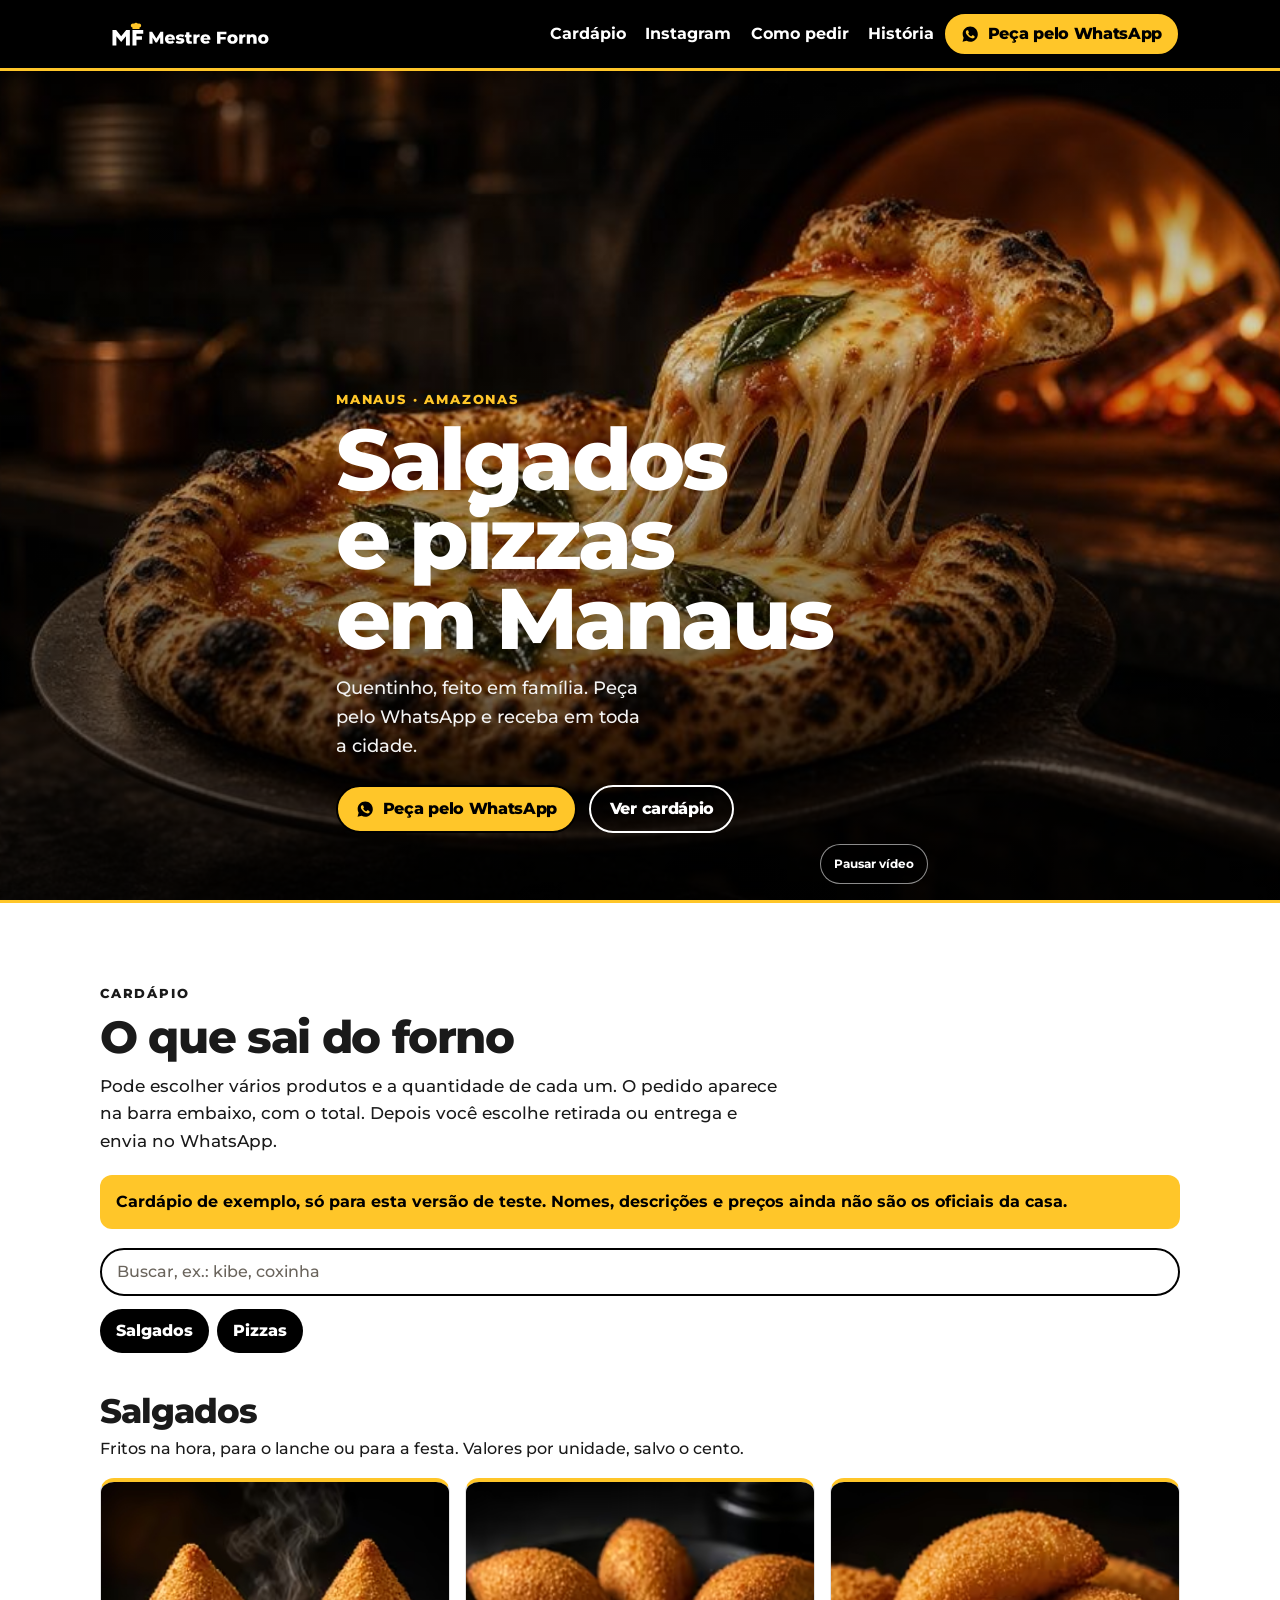
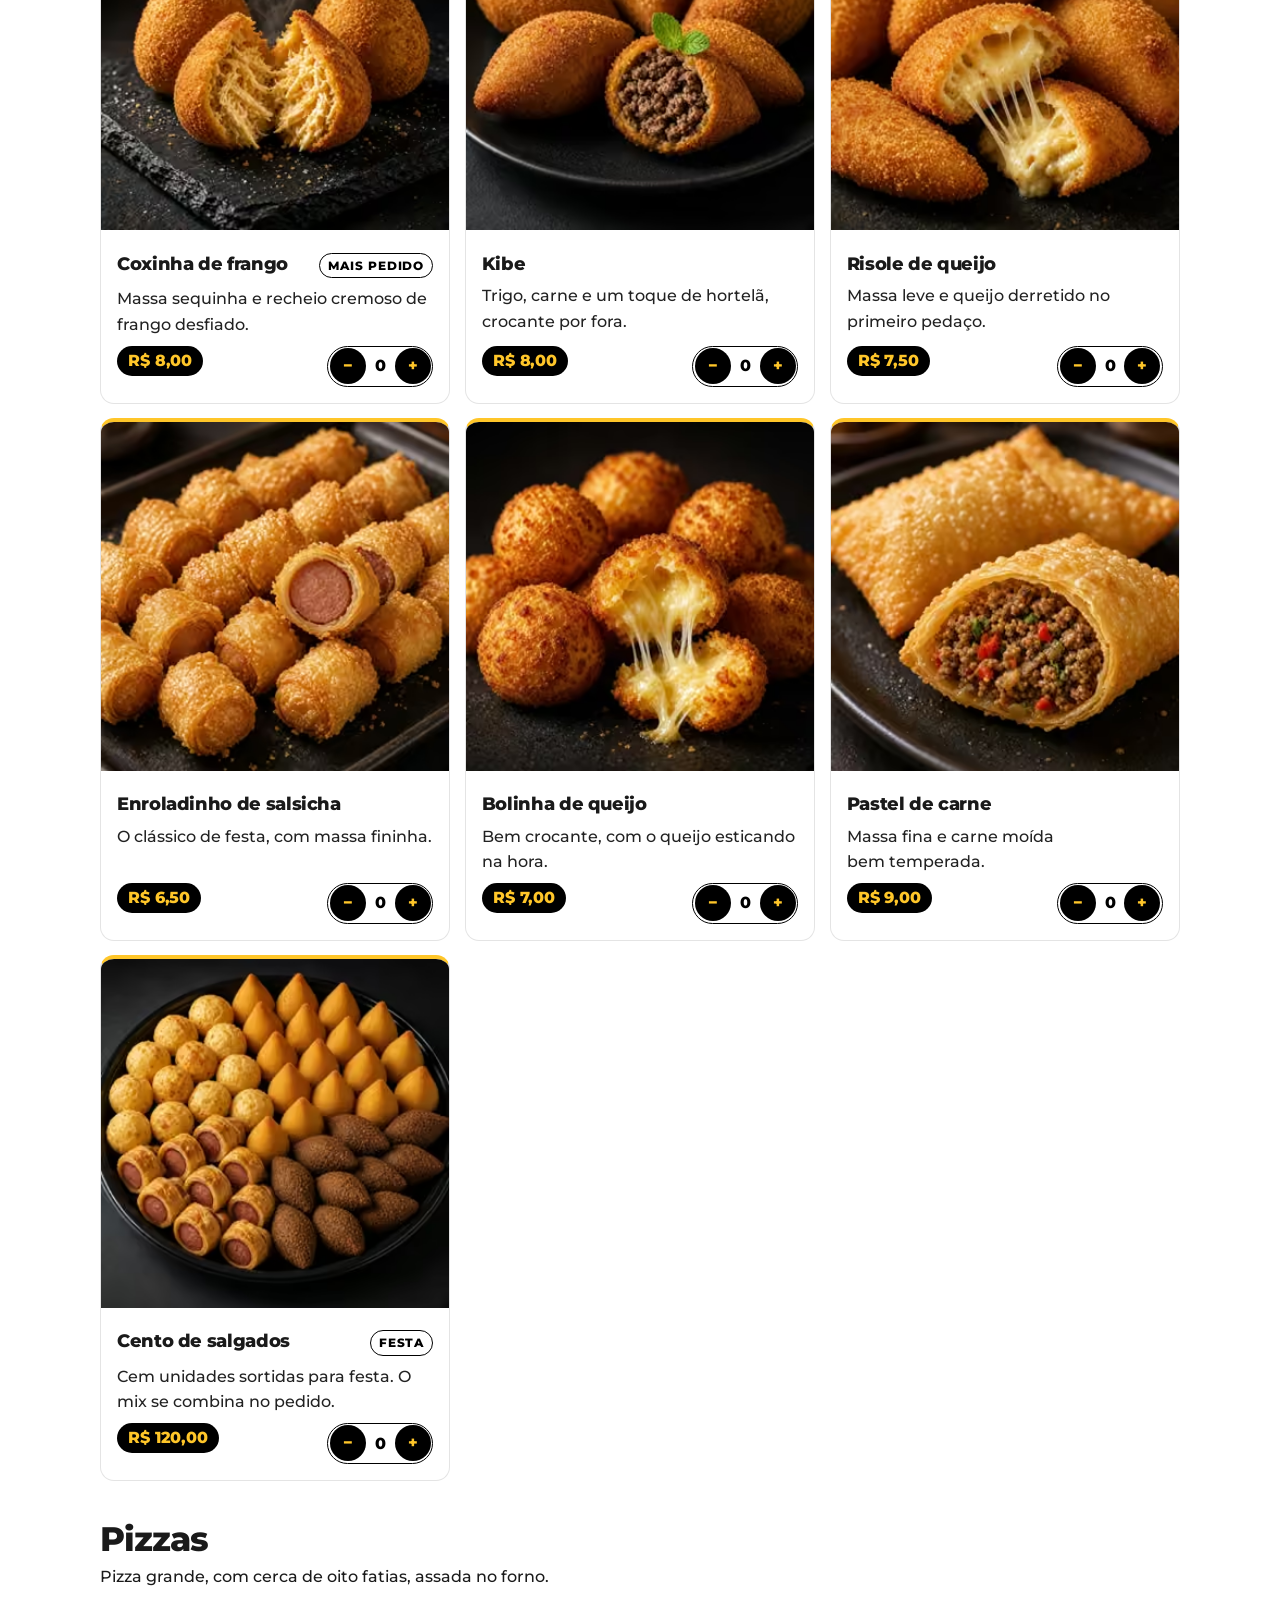
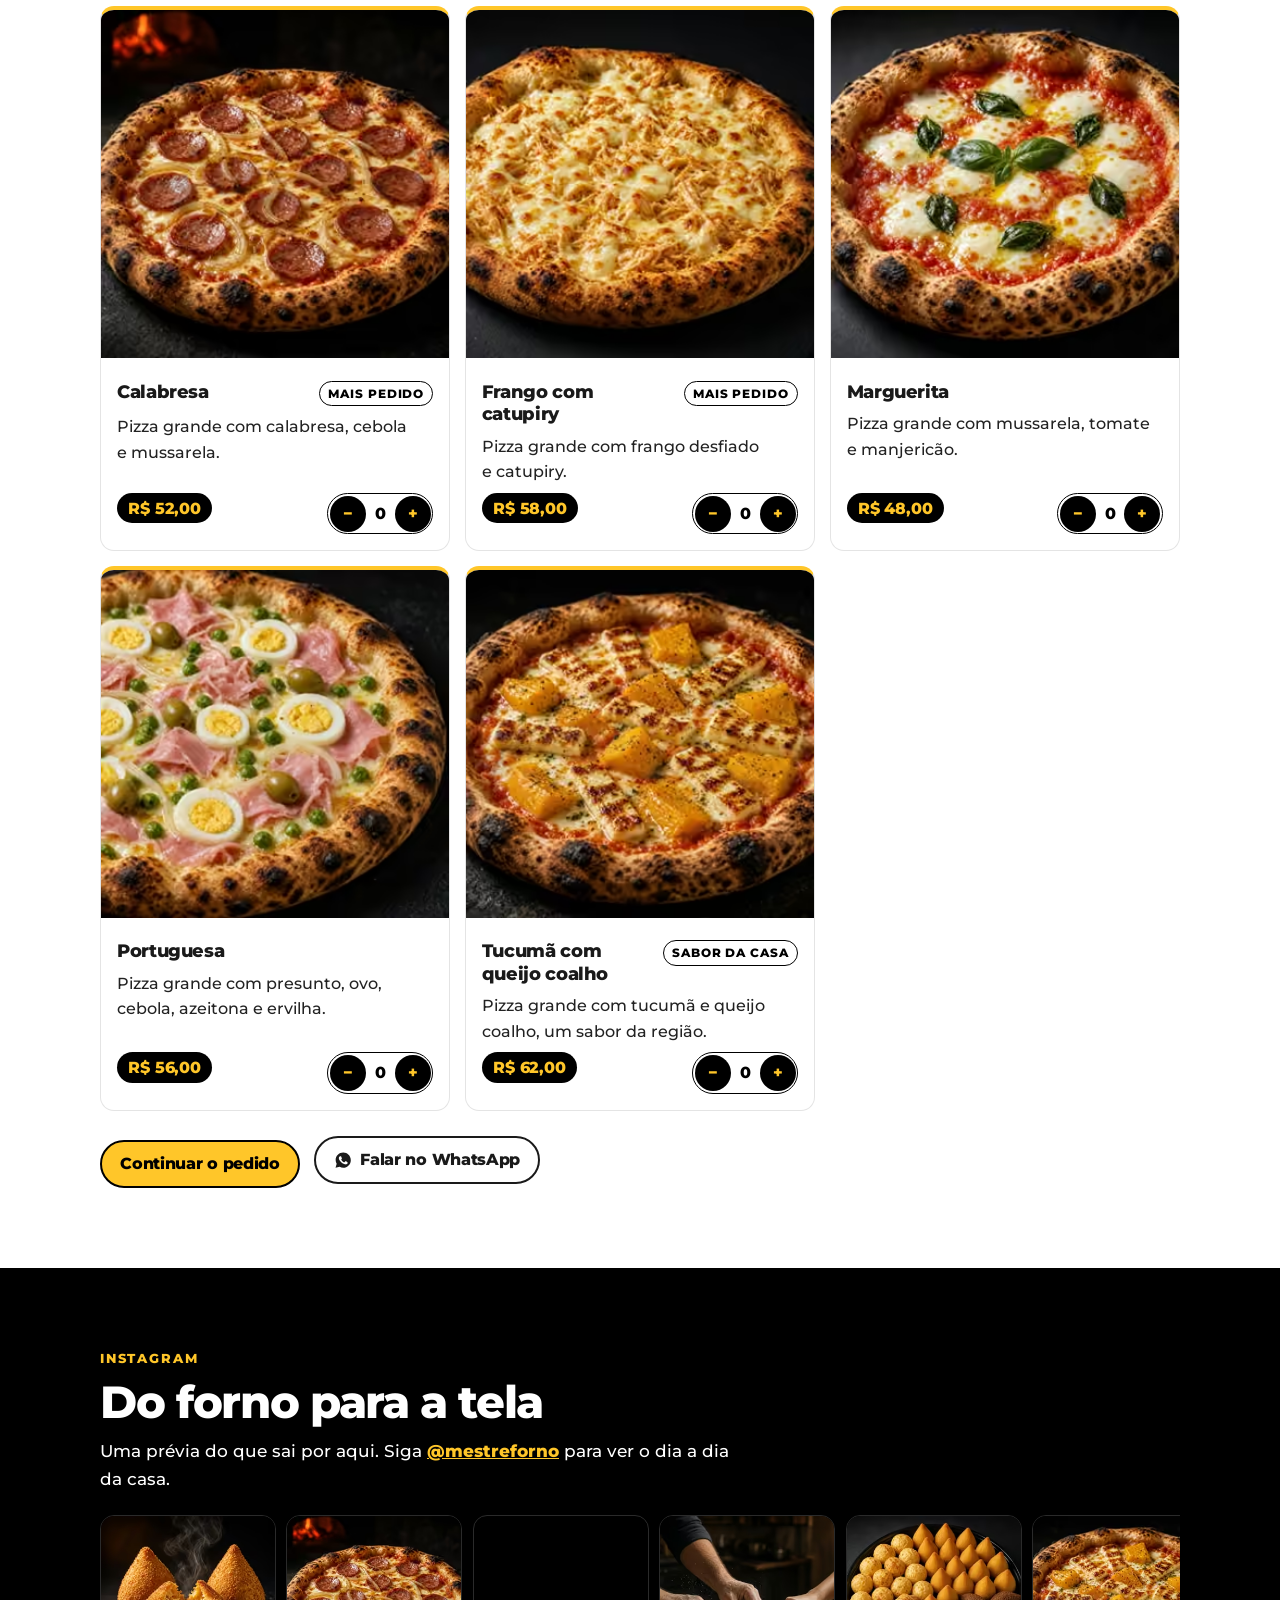
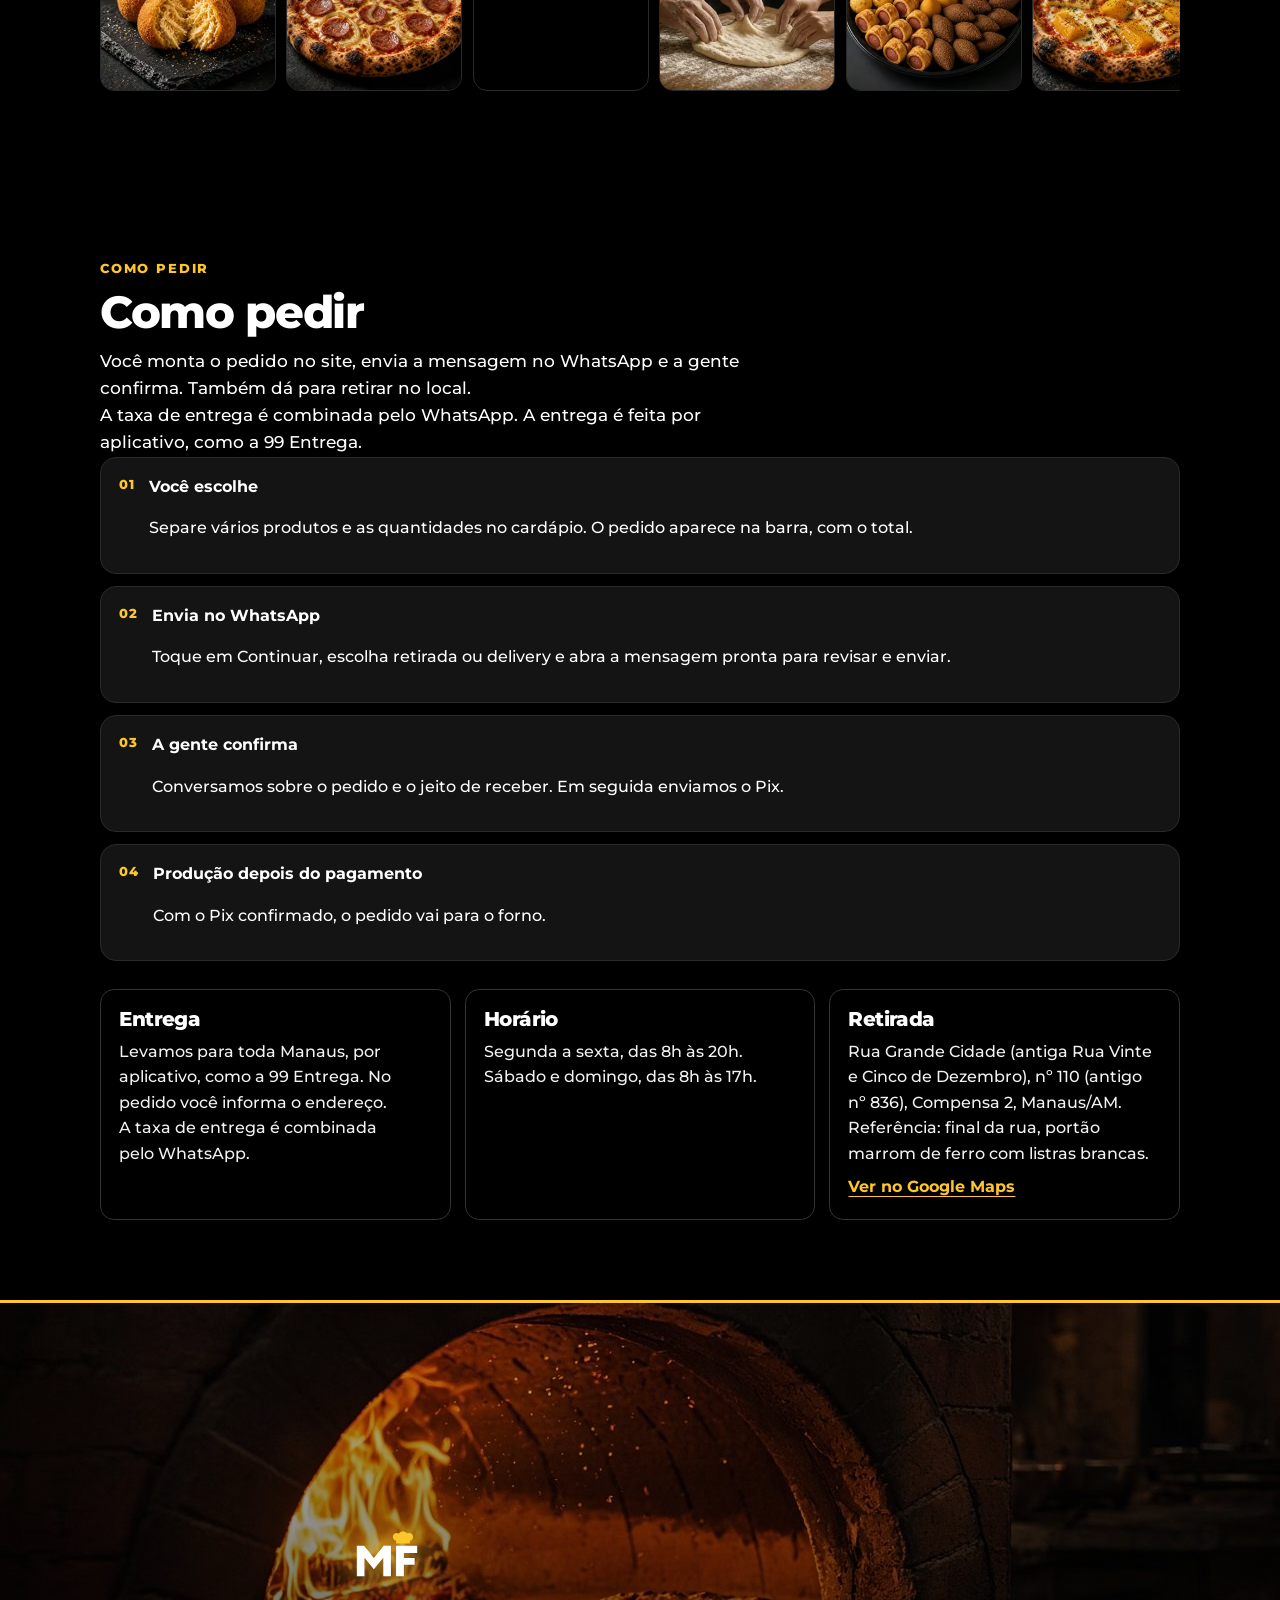
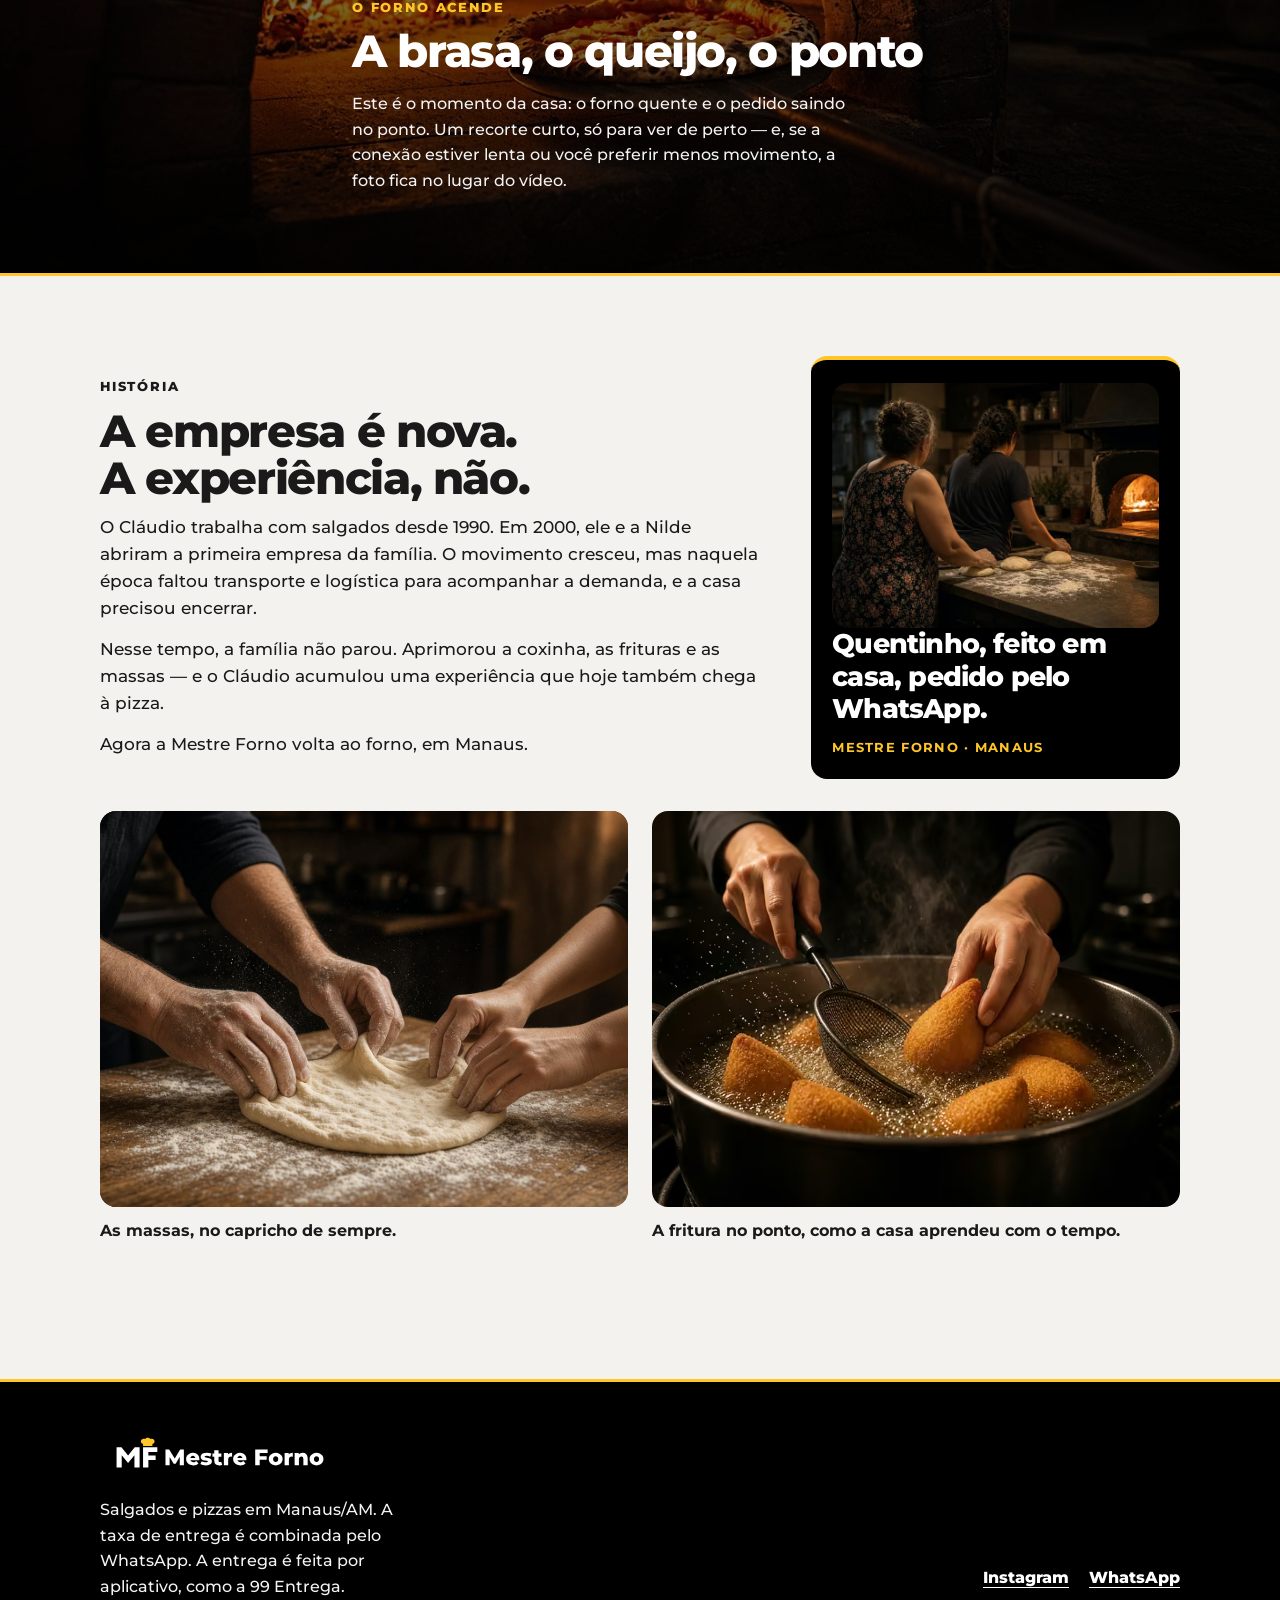
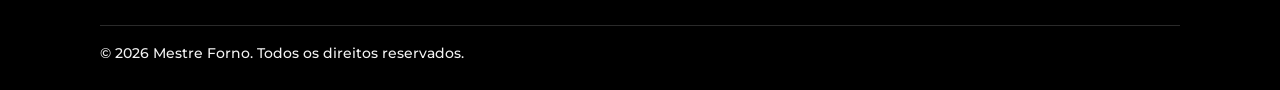
==== commit 088bb564: "Transforma Salgados/Pizzas em filtro e adiciona observação no pedido Os botões do cardápio passam a " ====
--- a/index.html
+++ b/index.html
@@ -202,11 +202,11 @@
           <p class="cardapio-busca__sugestao" data-busca-sugestao hidden></p>
           <p class="cardapio-busca__vazio" data-busca-vazio hidden>Não achamos esse item. <a data-whatsapp href="https://wa.me/5592992487642?text=Ol%C3%A1%2C%20Mestre%20Forno!%20Quero%20fazer%20um%20pedido." target="_blank" rel="noopener noreferrer">Chama a gente no WhatsApp<span class="sr-only js-nova-aba"> (abre em nova aba)</span></a>.</p>
           <p class="sr-only" data-busca-status aria-live="polite"></p>
-        </div>
-        <nav class="menu-jump" data-menu-jump aria-label="Grupos do cardápio">
-          <a href="#salgados">Salgados</a>
-          <a href="#pizzas">Pizzas</a>
-        </nav>
+          <nav class="menu-jump" data-menu-jump aria-label="Filtrar o cardápio">
+            <a href="#salgados" class="menu-jump__btn" data-filtro="salgados" aria-pressed="false">Salgados</a>
+            <a href="#pizzas" class="menu-jump__btn" data-filtro="pizzas" aria-pressed="false">Pizzas</a>
+          </nav>
+        </div>
         <div data-cardapio>
           <section class="menu-group" id="salgados" aria-labelledby="titulo-salgados">
             <div class="menu-group__head">
@@ -713,6 +713,8 @@
             <p data-endereco-retirada></p>
             <p><a class="mapa-link" data-endereco-maps href="https://www.google.com/maps/search/?api=1&query=R.+Vinte+e+Cinco+de+Dezembro,+140+-+Compensa,+Manaus+-+AM,+69035-540" target="_blank" rel="noopener noreferrer">Ver no Google Maps<span class="sr-only"> (abre em nova aba)</span></a></p>
           </div>
+          <label class="campo" for="obs-retirada">Observação (opcional)</label>
+          <textarea id="obs-retirada" name="observacao" data-observacao rows="3" maxlength="200" placeholder="Ex.: sem cebola, retirar depois das 18h"></textarea>
           <div class="checkout__totais" data-checkout-totais></div>
           <div class="checkout__acoes">
             <button type="button" class="btn btn--ghost-ink" data-checkout-voltar="receber">Voltar</button>
@@ -752,6 +754,8 @@
             <p class="erro" data-erro-endereco role="alert" hidden></p>
           </fieldset>
 
+          <label class="campo" for="obs-delivery">Observação (opcional)</label>
+          <textarea id="obs-delivery" name="observacao" data-observacao rows="3" maxlength="200" placeholder="Ex.: sem cebola, entregar depois das 18h"></textarea>
           <div class="checkout__totais" data-checkout-totais></div>
           <p class="checkout__nota">A taxa de entrega é combinada pelo WhatsApp. A entrega é feita por aplicativo, como a 99 Entrega.</p>
 
--- a/css/styles.css
+++ b/css/styles.css
@@ -593,6 +593,17 @@
 
 .menu-jump a:hover {
   color: var(--yellow);
+}
+
+.menu-jump a.is-ativo,
+.menu-jump a[aria-pressed="true"] {
+  background: var(--yellow);
+  color: var(--black);
+}
+
+.menu-jump a.is-ativo:hover,
+.menu-jump a[aria-pressed="true"]:hover {
+  color: var(--black);
 }
 
 .menu-group {
--- a/css/premium.css
+++ b/css/premium.css
@@ -506,6 +506,10 @@
   display: none;
 }
 
+.cardapio-busca-wrap .menu-jump {
+  margin-top: 0.85rem;
+}
+
 @media (max-width: 639px) {
   .cardapio-busca-wrap {
     position: sticky;
--- a/css/checkout.css
+++ b/css/checkout.css
@@ -425,7 +425,8 @@
 }
 
 .checkout input[type="text"],
-.checkout select {
+.checkout select,
+.checkout textarea {
   width: 100%;
   min-height: 48px;
   margin-bottom: 0.85rem;
@@ -437,8 +438,16 @@
   background: var(--white);
 }
 
+.checkout textarea {
+  min-height: 4.4rem;
+  max-height: 8rem;
+  resize: vertical;
+  line-height: 1.4;
+}
+
 .checkout input[type="text"]:focus,
-.checkout select:focus {
+.checkout select:focus,
+.checkout textarea:focus {
   outline: 3px solid var(--yellow);
   outline-offset: 1px;
   border-color: var(--black);
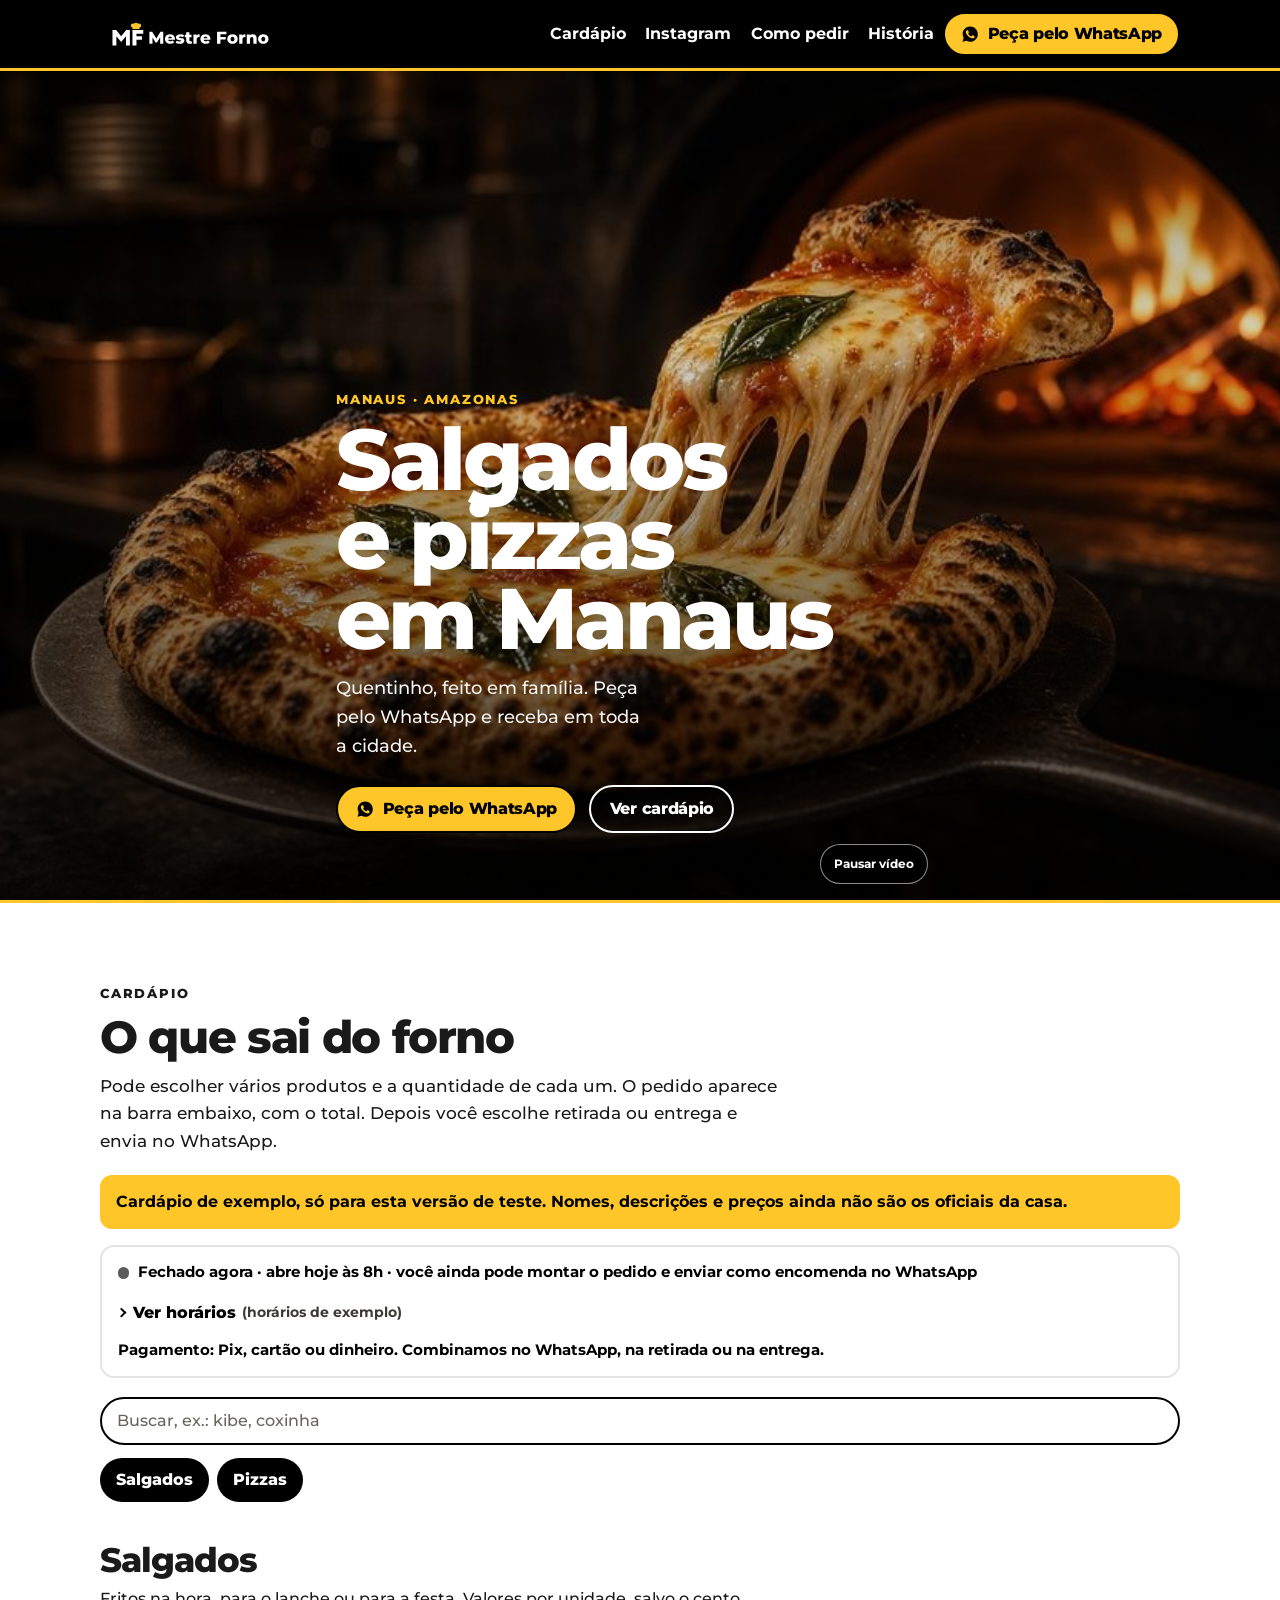
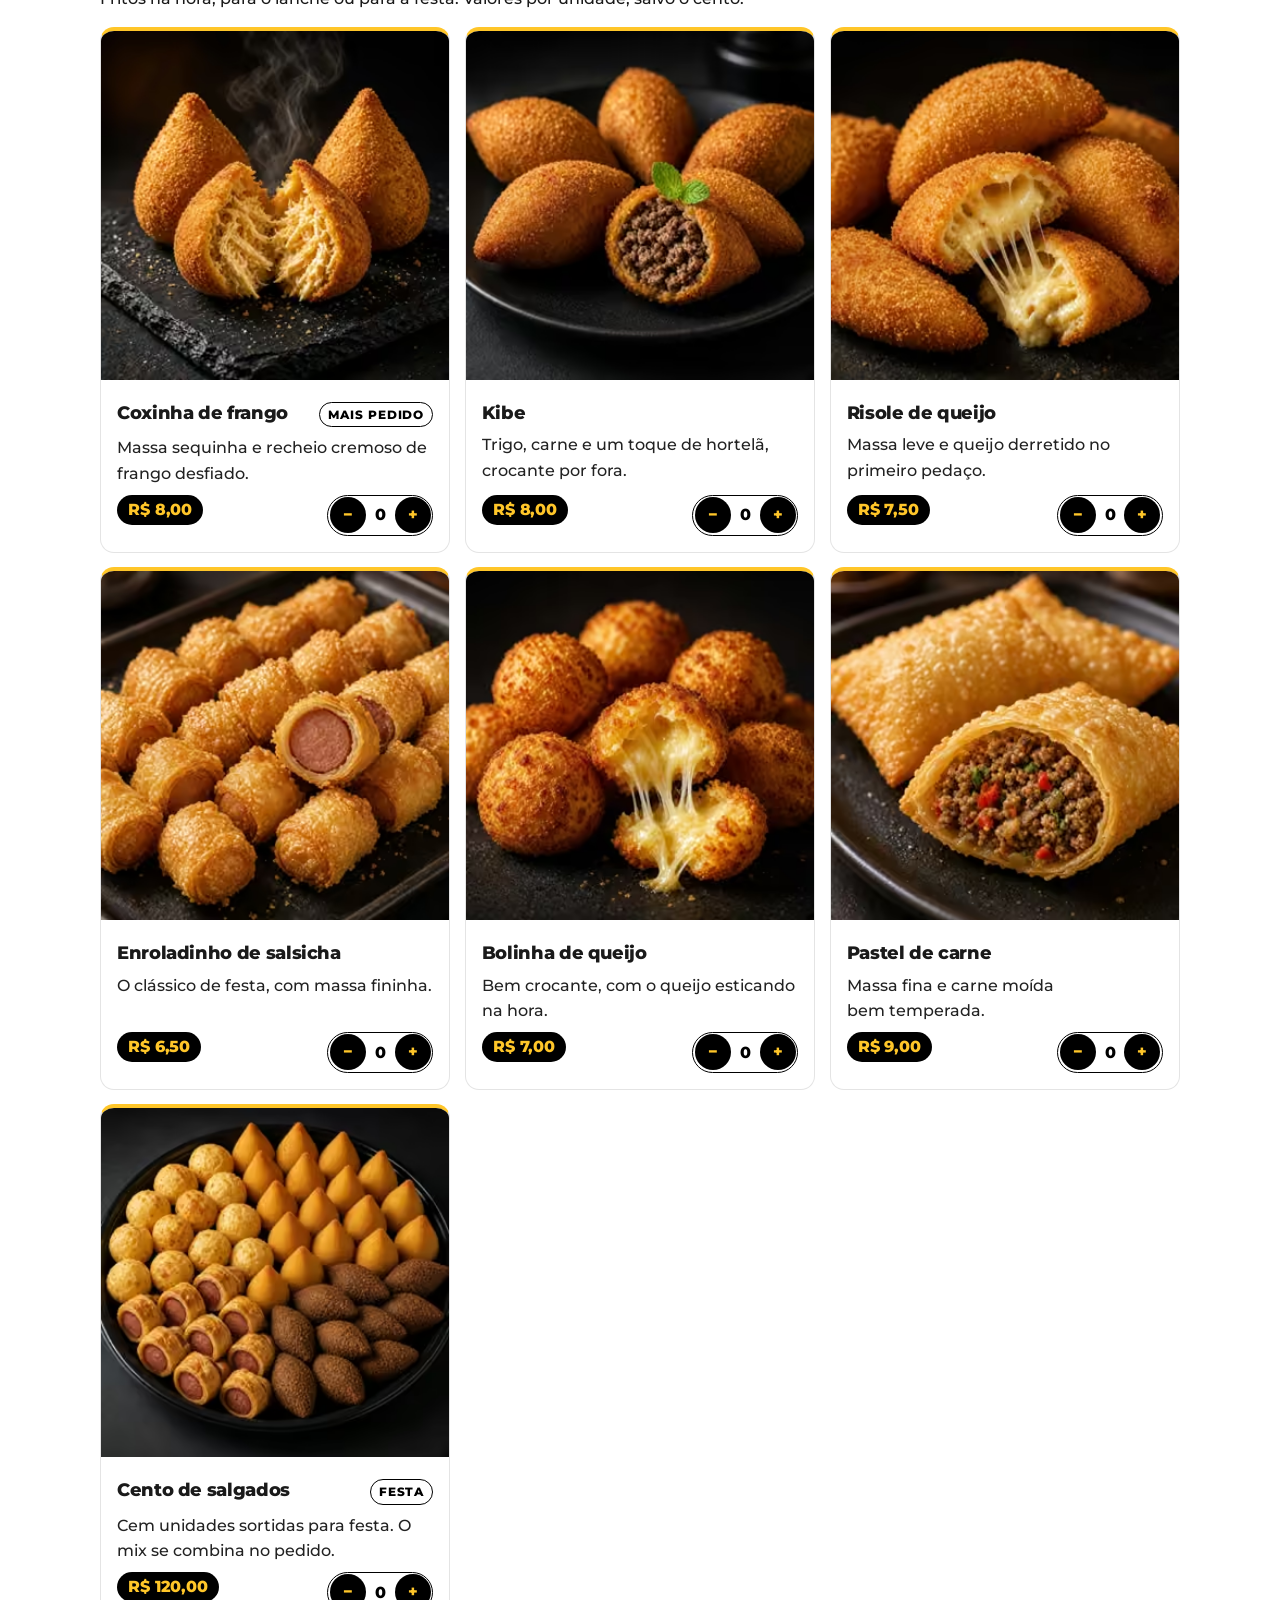
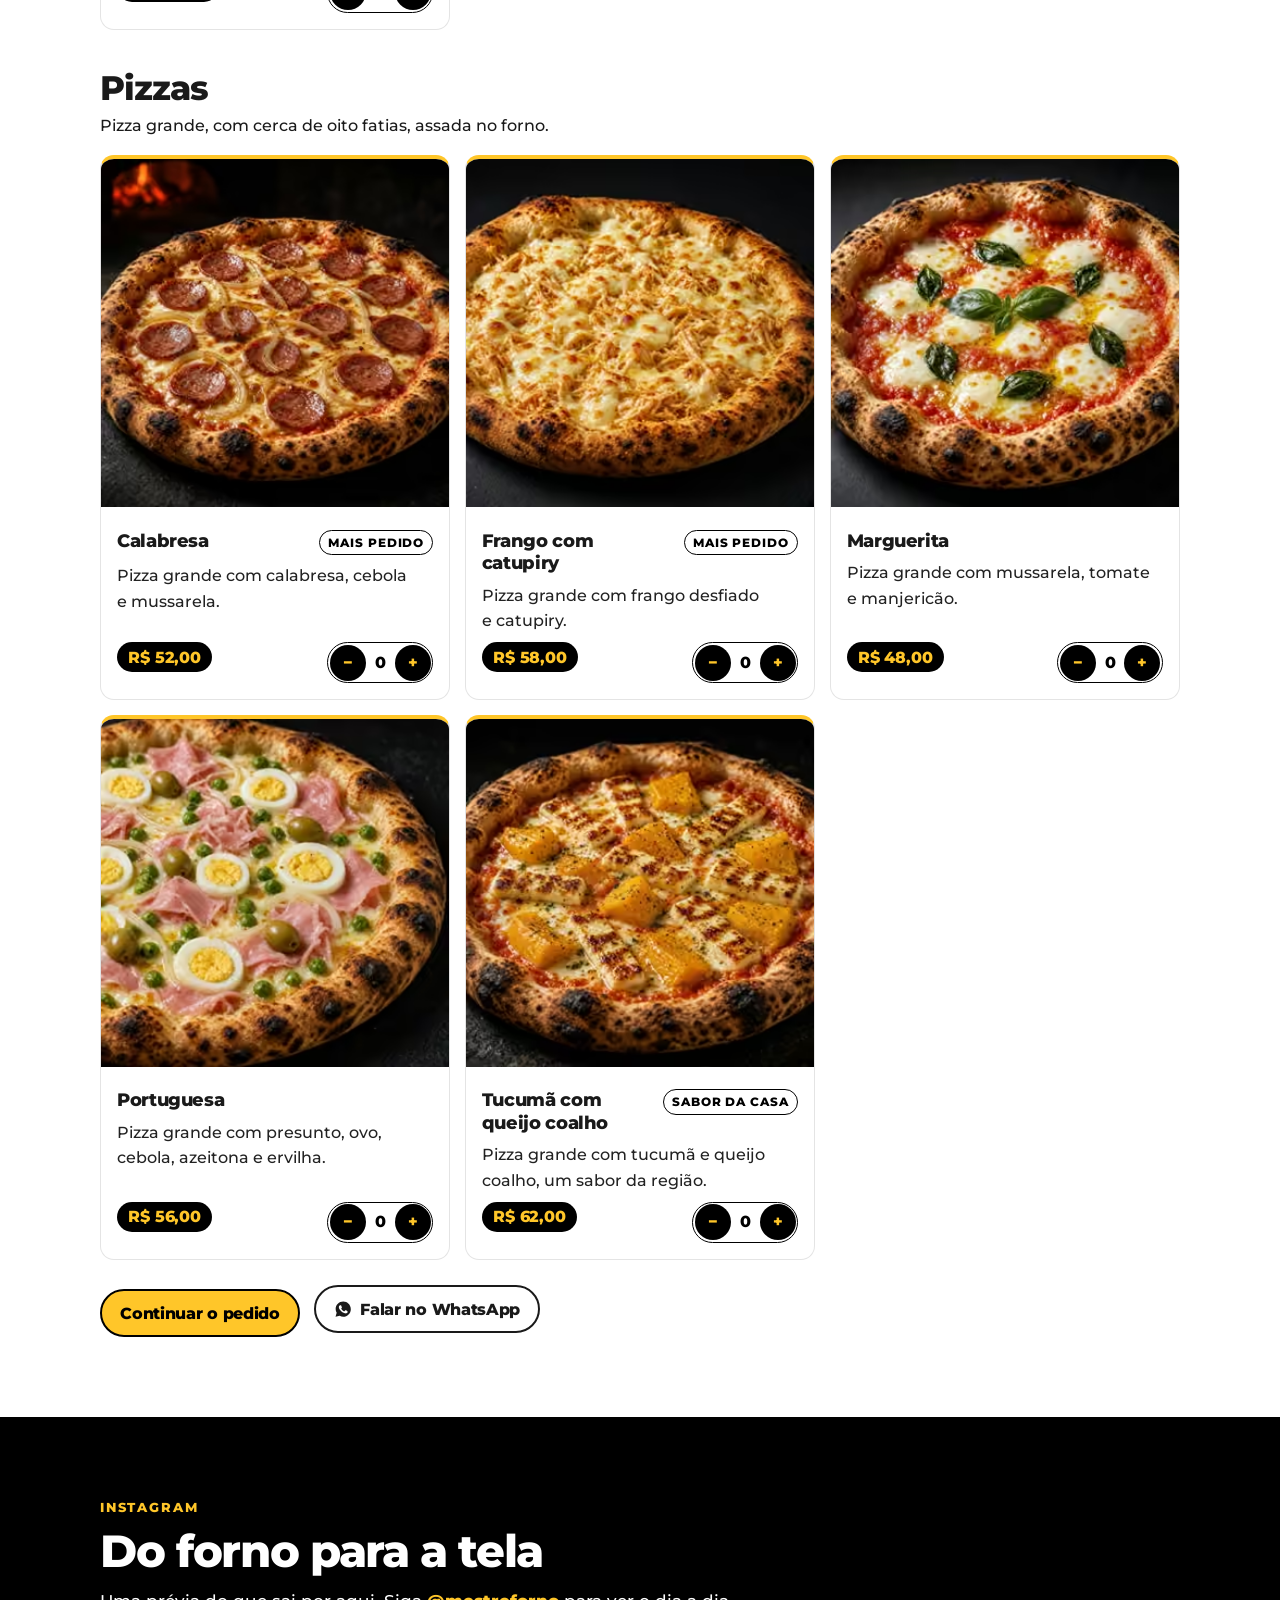
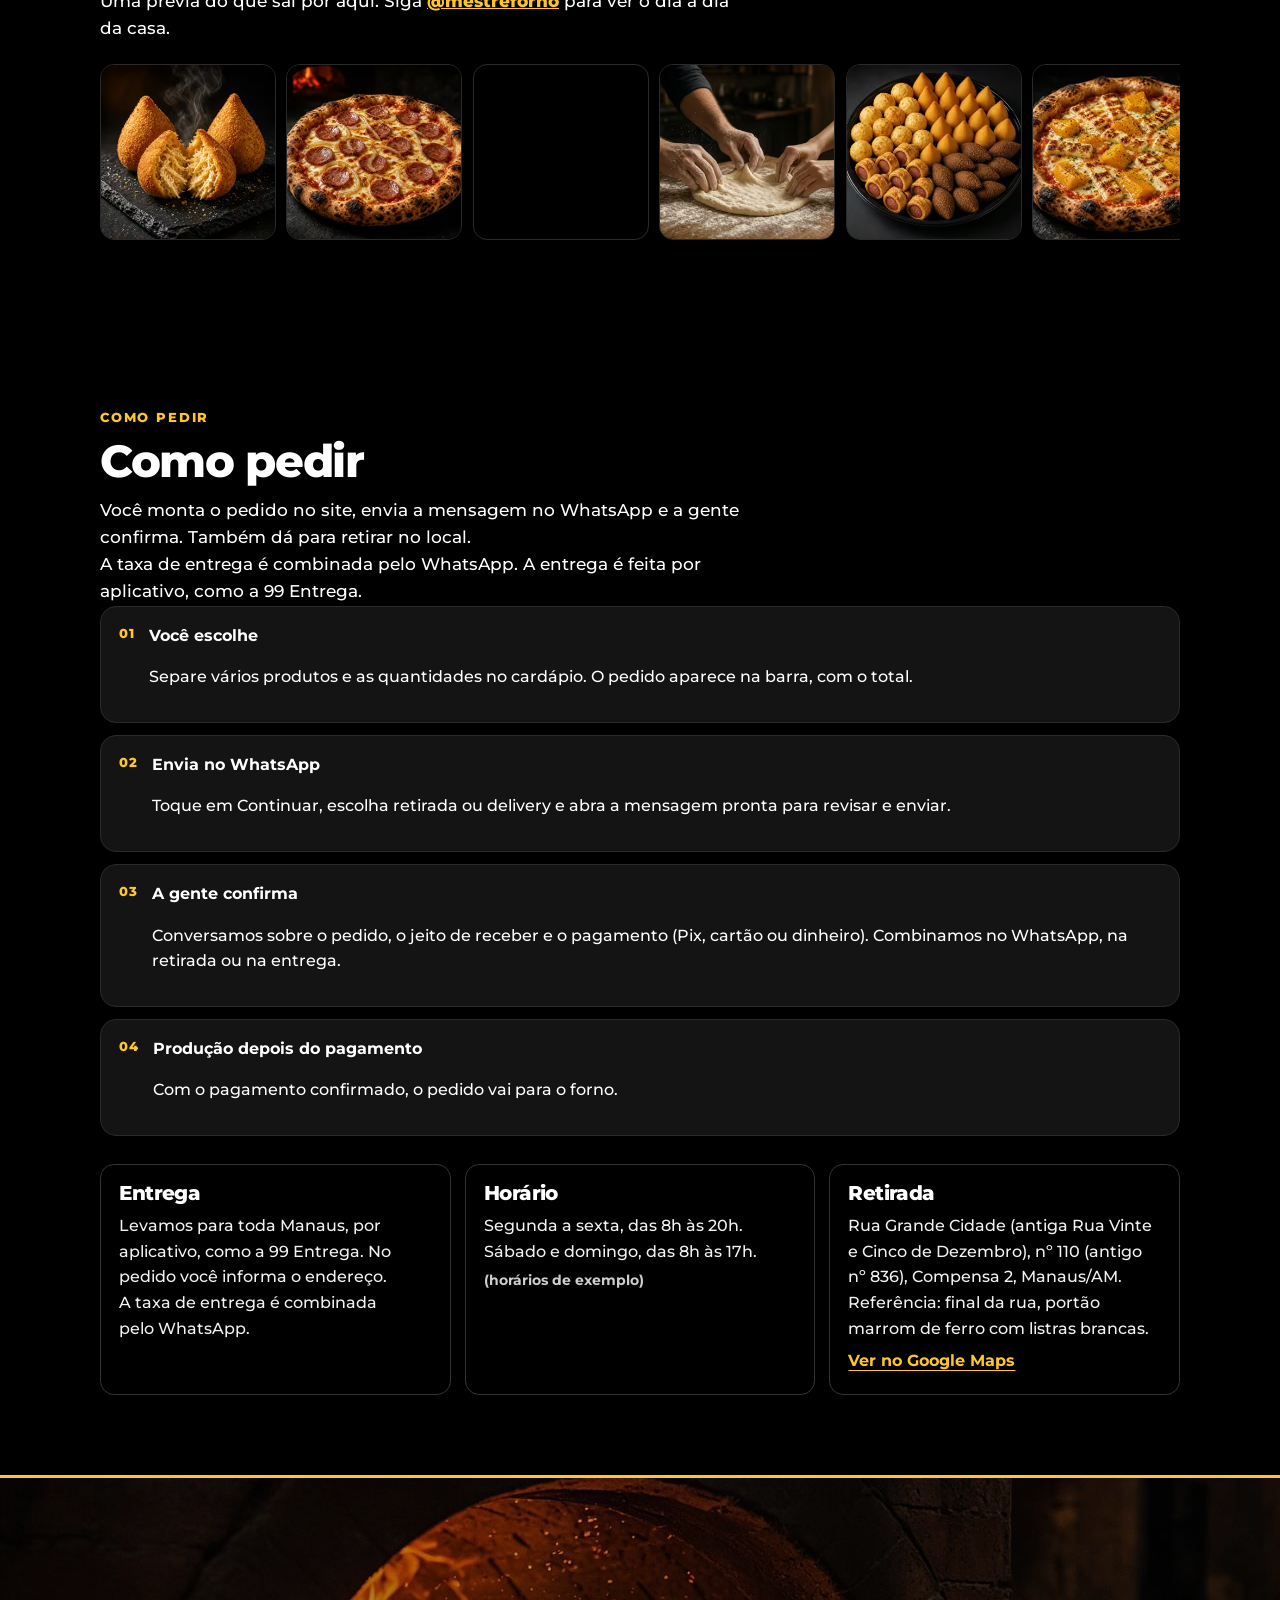
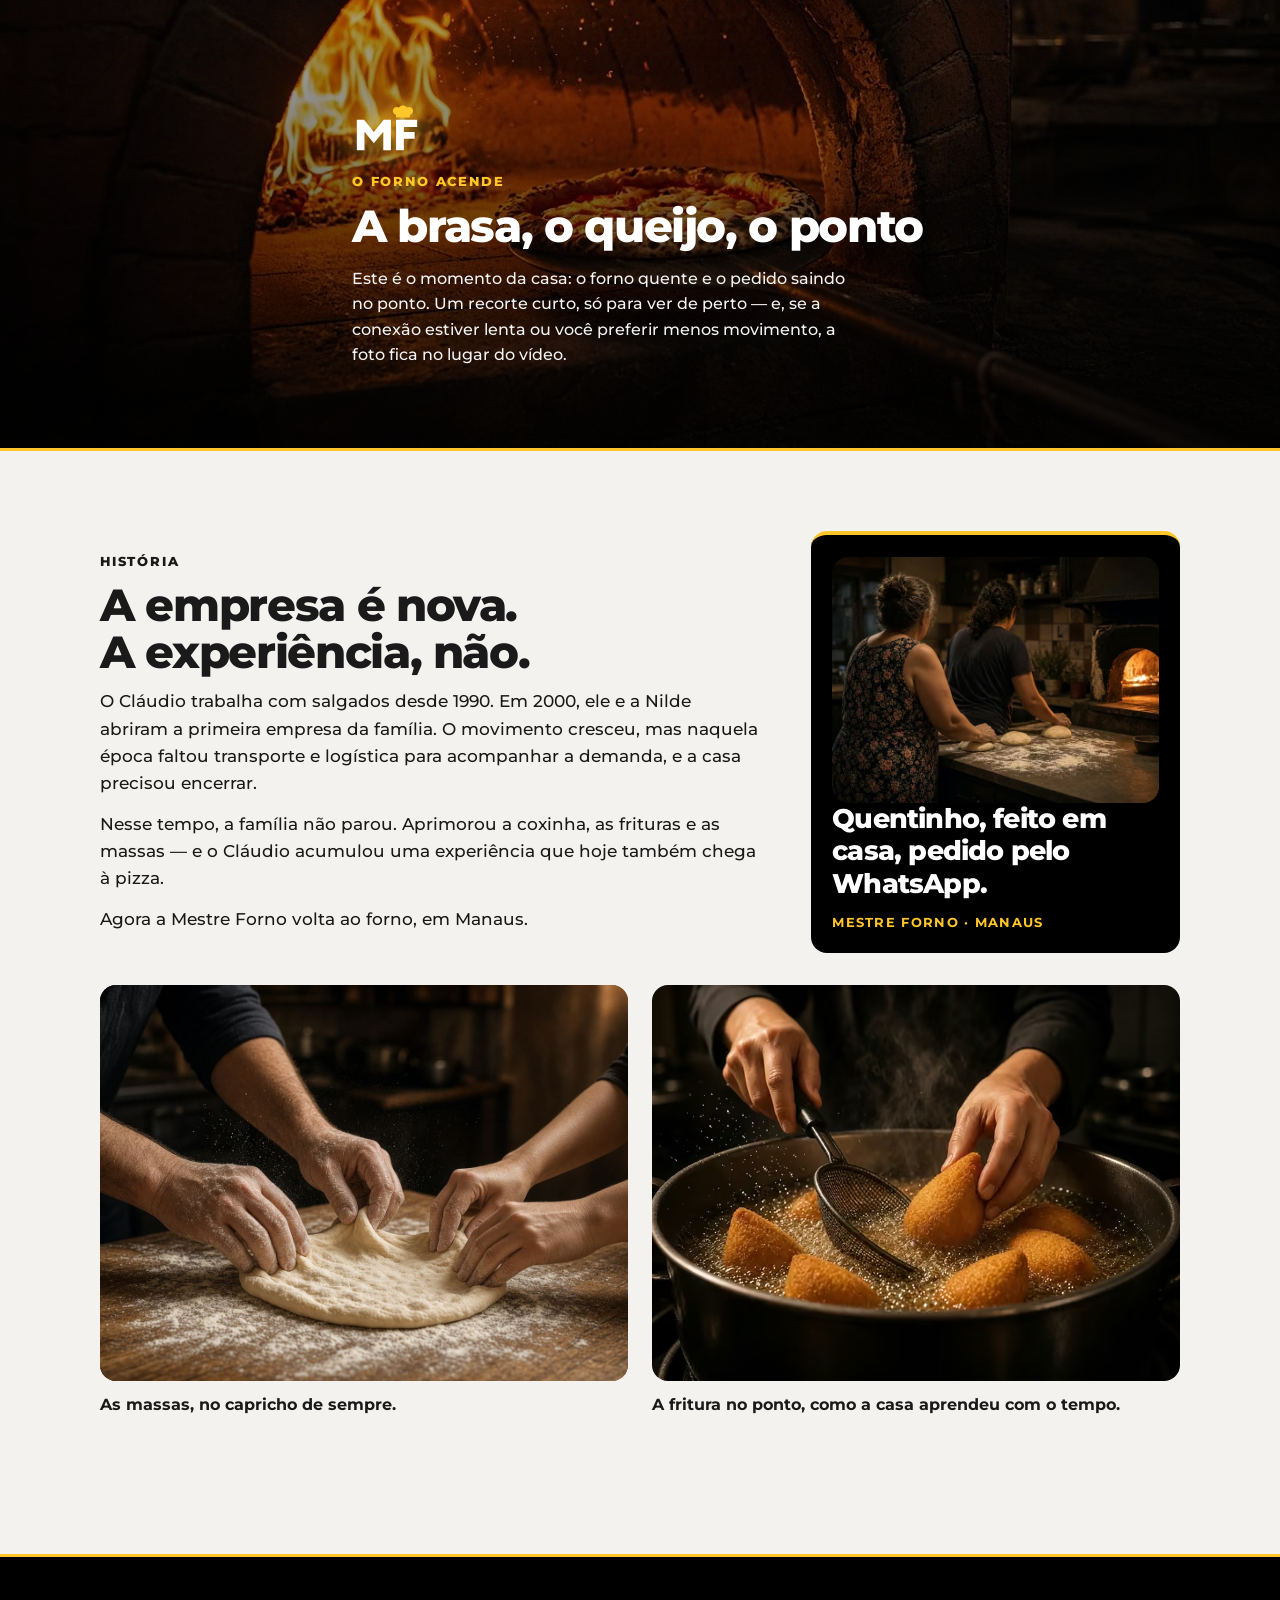
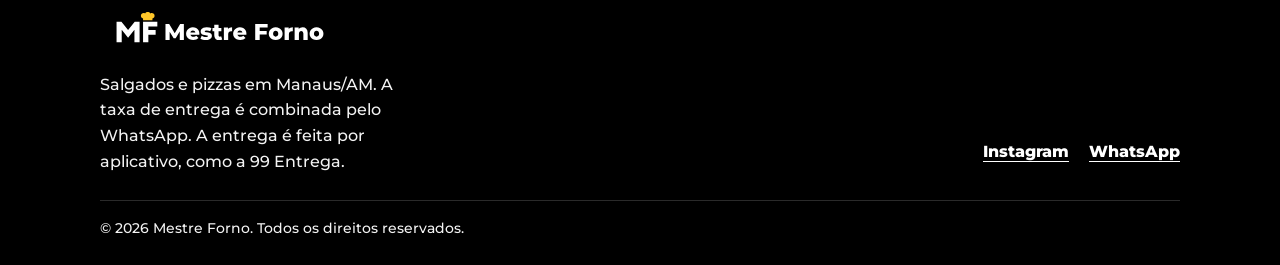
==== commit 2f4cfe63: "Mostra status de horário e formas de pagamento no cardápio A faixa no topo do cardápio indica se a c" ====
--- a/index.html
+++ b/index.html
@@ -193,6 +193,20 @@
         <h2 id="titulo-cardapio" class="reveal">O que sai do forno</h2>
         <p class="lead">Pode escolher vários produtos e a quantidade de cada um. O pedido aparece na barra embaixo, com o total. Depois você escolhe retirada ou entrega e envia no WhatsApp.</p>
         <p class="aviso" role="note">Cardápio de exemplo, só para esta versão de teste. Nomes, descrições e preços ainda não são os oficiais da casa.</p>
+        <div class="loja-info" data-loja-info>
+          <div class="loja-status" data-loja-status data-estado="fechado">
+            <span class="loja-status__dot" aria-hidden="true"></span>
+            <p class="loja-status__texto" data-loja-status-texto aria-live="polite">Horário de exemplo: segunda a sexta, das 8h às 20h. Sábado e domingo, das 8h às 17h. Fora do horário, você ainda pode montar o pedido e enviar como encomenda no WhatsApp.</p>
+          </div>
+          <details class="loja-horarios">
+            <summary>Ver horários <span data-horario-exemplo>(horários de exemplo)</span></summary>
+            <ul data-horario-lista>
+              <li>Segunda a sexta, das 8h às 20h</li>
+              <li>Sábado e domingo, das 8h às 17h</li>
+            </ul>
+          </details>
+          <p class="loja-pagamento" data-pagamento-texto>Pagamento: Pix, cartão ou dinheiro. Combinamos no WhatsApp, na retirada ou na entrega.</p>
+        </div>
         <div class="cardapio-busca-wrap">
           <form class="cardapio-busca" data-busca role="search" aria-label="Buscar no cardápio">
             <label class="sr-only" for="busca-cardapio">Buscar no cardápio</label>
@@ -535,14 +549,14 @@
             <span class="step__num">03</span>
             <div>
               <strong>A gente confirma</strong>
-              <p>Conversamos sobre o pedido e o jeito de receber. Em seguida enviamos o Pix.</p>
+              <p>Conversamos sobre o pedido, o jeito de receber e o pagamento (Pix, cartão ou dinheiro). Combinamos no WhatsApp, na retirada ou na entrega.</p>
             </div>
           </li>
           <li class="reveal">
             <span class="step__num">04</span>
             <div>
               <strong>Produção depois do pagamento</strong>
-              <p>Com o Pix confirmado, o pedido vai para o forno.</p>
+              <p>Com o pagamento confirmado, o pedido vai para o forno.</p>
             </div>
           </li>
         </ol>
@@ -554,7 +568,8 @@
           </article>
           <article class="panel reveal">
             <h3>Horário</h3>
-            <p>Segunda a sexta, das 8h às 20h. Sábado e domingo, das 8h às 17h.</p>
+            <p data-horario-grade>Segunda a sexta, das 8h às 20h. Sábado e domingo, das 8h às 17h.</p>
+            <p data-horario-exemplo>(horários de exemplo)</p>
           </article>
           <article class="panel reveal">
             <h3>Retirada</h3>
@@ -716,6 +731,7 @@
           <label class="campo" for="obs-retirada">Observação (opcional)</label>
           <textarea id="obs-retirada" name="observacao" data-observacao rows="3" maxlength="200" placeholder="Ex.: sem cebola, retirar depois das 18h"></textarea>
           <div class="checkout__totais" data-checkout-totais></div>
+          <p class="checkout__nota" data-pagamento-texto>Pagamento: Pix, cartão ou dinheiro. Combinamos no WhatsApp, na retirada ou na entrega.</p>
           <div class="checkout__acoes">
             <button type="button" class="btn btn--ghost-ink" data-checkout-voltar="receber">Voltar</button>
             <button type="button" class="btn btn--yellow" data-checkout-wa>Enviar no WhatsApp<span class="sr-only"> (abre em nova aba)</span></button>
@@ -758,6 +774,7 @@
           <textarea id="obs-delivery" name="observacao" data-observacao rows="3" maxlength="200" placeholder="Ex.: sem cebola, entregar depois das 18h"></textarea>
           <div class="checkout__totais" data-checkout-totais></div>
           <p class="checkout__nota">A taxa de entrega é combinada pelo WhatsApp. A entrega é feita por aplicativo, como a 99 Entrega.</p>
+          <p class="checkout__nota" data-pagamento-texto>Pagamento: Pix, cartão ou dinheiro. Combinamos no WhatsApp, na retirada ou na entrega.</p>
 
           <div class="checkout__acoes">
             <button type="button" class="btn btn--ghost-ink" data-checkout-voltar="receber">Voltar</button>
@@ -773,5 +790,6 @@
   <script src="js/main.js" defer></script>
   <script src="js/checkout.js" defer></script>
   <script src="js/busca.js" defer></script>
+  <script src="js/horario.js" defer></script>
 </body>
 </html>
--- a/css/styles.css
+++ b/css/styles.css
@@ -571,6 +571,140 @@
   font-weight: 800;
 }
 
+.loja-info {
+  margin: 1rem 0 0;
+  padding: 0.85rem 1rem 0.95rem;
+  border: 2px solid var(--line);
+  border-radius: 14px;
+  background: var(--white);
+  color: var(--ink);
+}
+
+.loja-status {
+  display: flex;
+  align-items: flex-start;
+  gap: 0.55rem;
+}
+
+.loja-status__dot {
+  flex: 0 0 auto;
+  width: 0.7rem;
+  height: 0.7rem;
+  margin-top: 0.42rem;
+  border-radius: 50%;
+  background: #5c5c5c;
+}
+
+.loja-status[data-estado="aberto"] .loja-status__dot {
+  background: #146c32;
+}
+
+.loja-status[data-estado="fechando"] .loja-status__dot {
+  background: #a15c00;
+}
+
+.loja-status[data-estado="fechado"] .loja-status__dot {
+  background: #5c5c5c;
+}
+
+.loja-status__texto {
+  margin: 0;
+  font-size: 0.95rem;
+  font-weight: 700;
+  line-height: 1.4;
+  color: var(--black);
+}
+
+.loja-horarios {
+  margin: 0.55rem 0 0;
+}
+
+.loja-horarios summary {
+  display: flex;
+  flex-wrap: wrap;
+  align-items: center;
+  gap: 0.35rem;
+  min-height: 44px;
+  width: fit-content;
+  max-width: 100%;
+  padding: 0;
+  cursor: pointer;
+  font-weight: 800;
+  color: var(--black);
+  list-style: none;
+}
+
+.loja-horarios summary::-webkit-details-marker {
+  display: none;
+}
+
+.loja-horarios summary::before {
+  content: "";
+  width: 0.45rem;
+  height: 0.45rem;
+  border-right: 2px solid currentColor;
+  border-bottom: 2px solid currentColor;
+  transform: rotate(-45deg);
+  margin-right: 0.15rem;
+}
+
+.loja-horarios[open] summary::before {
+  transform: rotate(45deg);
+  margin-top: -0.15rem;
+}
+
+.loja-horarios summary:focus-visible {
+  outline: 3px solid var(--black);
+  outline-offset: 3px;
+}
+
+.loja-horarios summary span {
+  font-weight: 600;
+  font-size: 0.85rem;
+  color: #3d3a36;
+}
+
+.loja-horarios ul {
+  margin: 0.15rem 0 0.35rem;
+  padding: 0 0 0 1.2rem;
+}
+
+.loja-horarios li {
+  margin: 0.15rem 0;
+  font-weight: 600;
+}
+
+.loja-pagamento {
+  margin: 0.35rem 0 0;
+  font-size: 0.92rem;
+  font-weight: 600;
+  line-height: 1.4;
+  color: var(--black);
+}
+
+.panel [data-horario-exemplo] {
+  margin: 0.35rem 0 0;
+  font-size: 0.85rem;
+  font-weight: 600;
+  opacity: 0.85;
+}
+
+@media (max-width: 639px) {
+  .loja-info {
+    margin-top: 0.85rem;
+    padding: 0.7rem 0.8rem 0.8rem;
+  }
+
+  .loja-status__texto,
+  .loja-pagamento {
+    font-size: 0.88rem;
+  }
+
+  .loja-status__dot {
+    margin-top: 0.35rem;
+  }
+}
+
 .menu-jump {
   display: flex;
   flex-wrap: wrap;
@@ -591,19 +725,27 @@
   text-decoration: none;
 }
 
-.menu-jump a:hover {
-  color: var(--yellow);
-}
-
 .menu-jump a.is-ativo,
 .menu-jump a[aria-pressed="true"] {
   background: var(--yellow);
   color: var(--black);
 }
 
-.menu-jump a.is-ativo:hover,
-.menu-jump a[aria-pressed="true"]:hover {
-  color: var(--black);
+/* No toque, :hover pode "grudar" e deixar o texto amarelo depois de desmarcar. */
+@media (hover: hover) and (pointer: fine) {
+  .menu-jump a:hover {
+    color: var(--yellow);
+  }
+
+  .menu-jump a.is-ativo:hover,
+  .menu-jump a[aria-pressed="true"]:hover {
+    color: var(--black);
+  }
+}
+
+.menu-jump a:focus-visible {
+  outline: 3px solid var(--black);
+  outline-offset: 3px;
 }
 
 .menu-group {
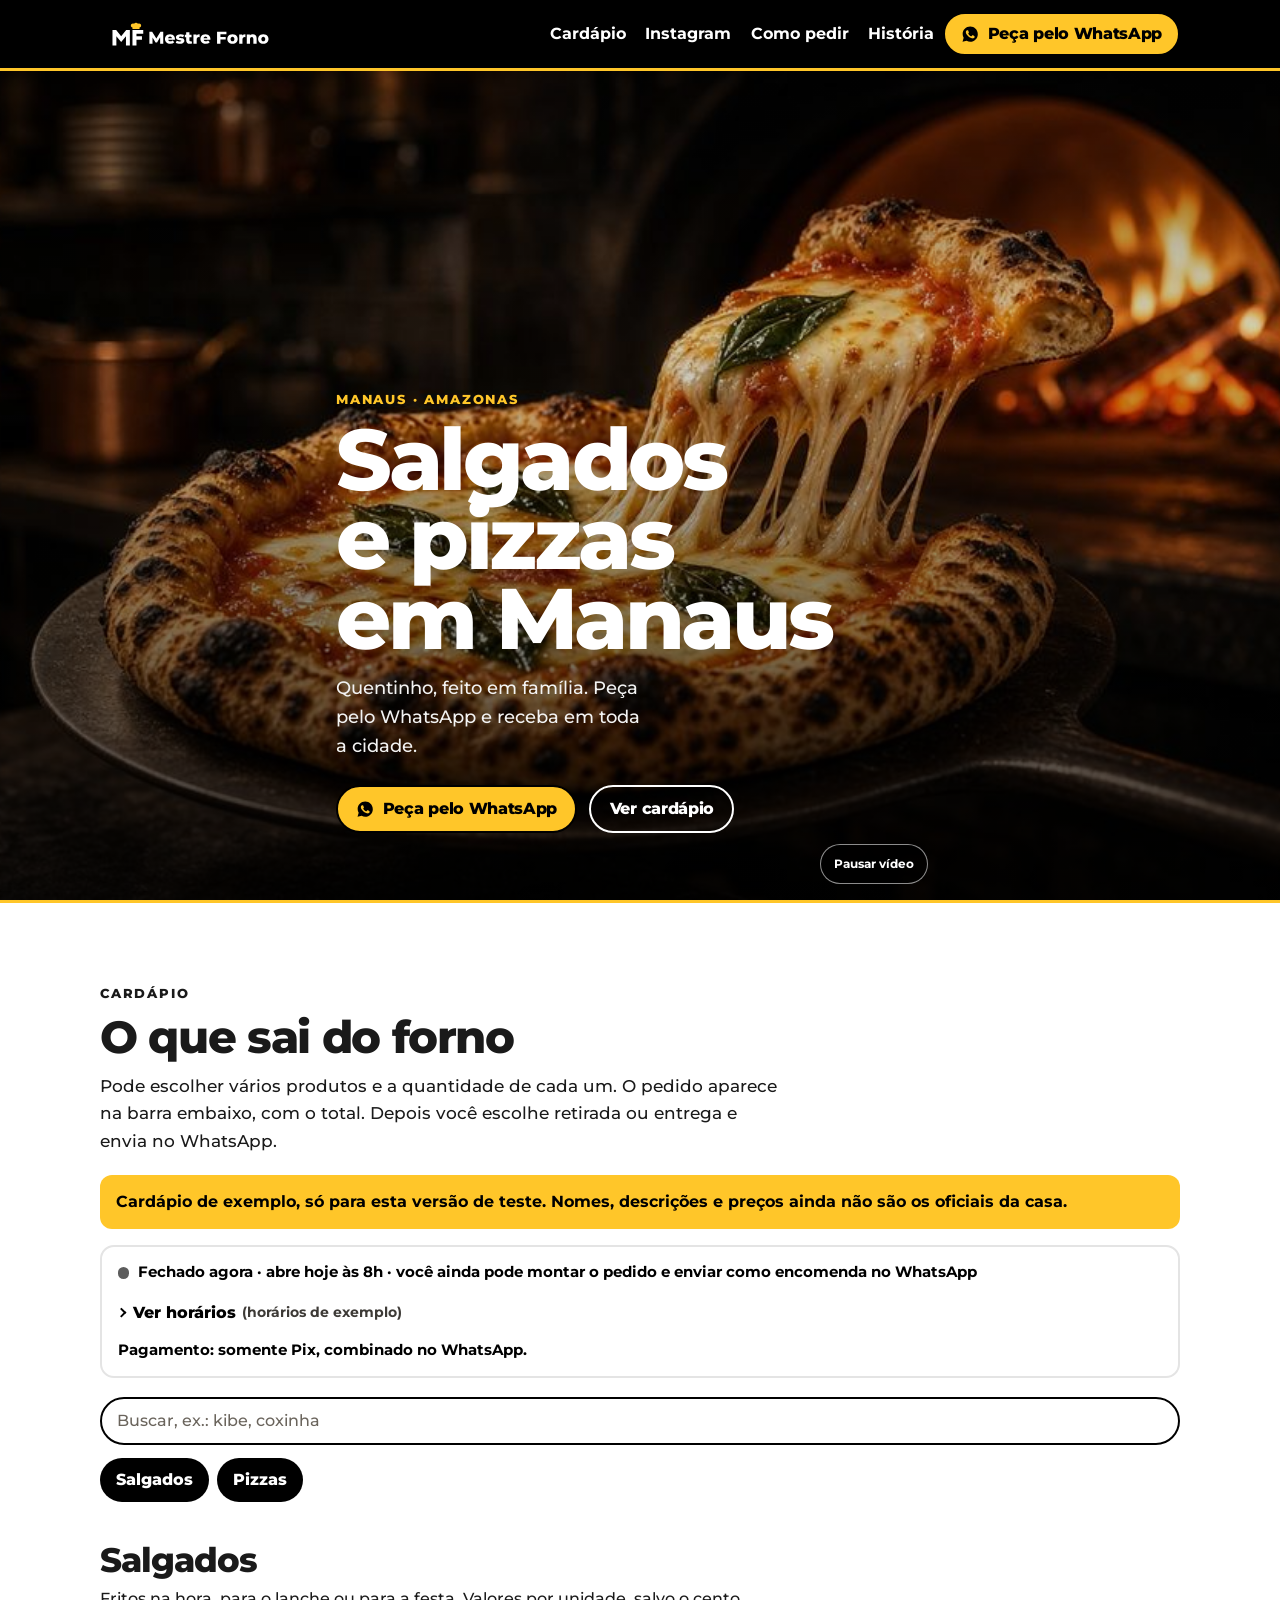
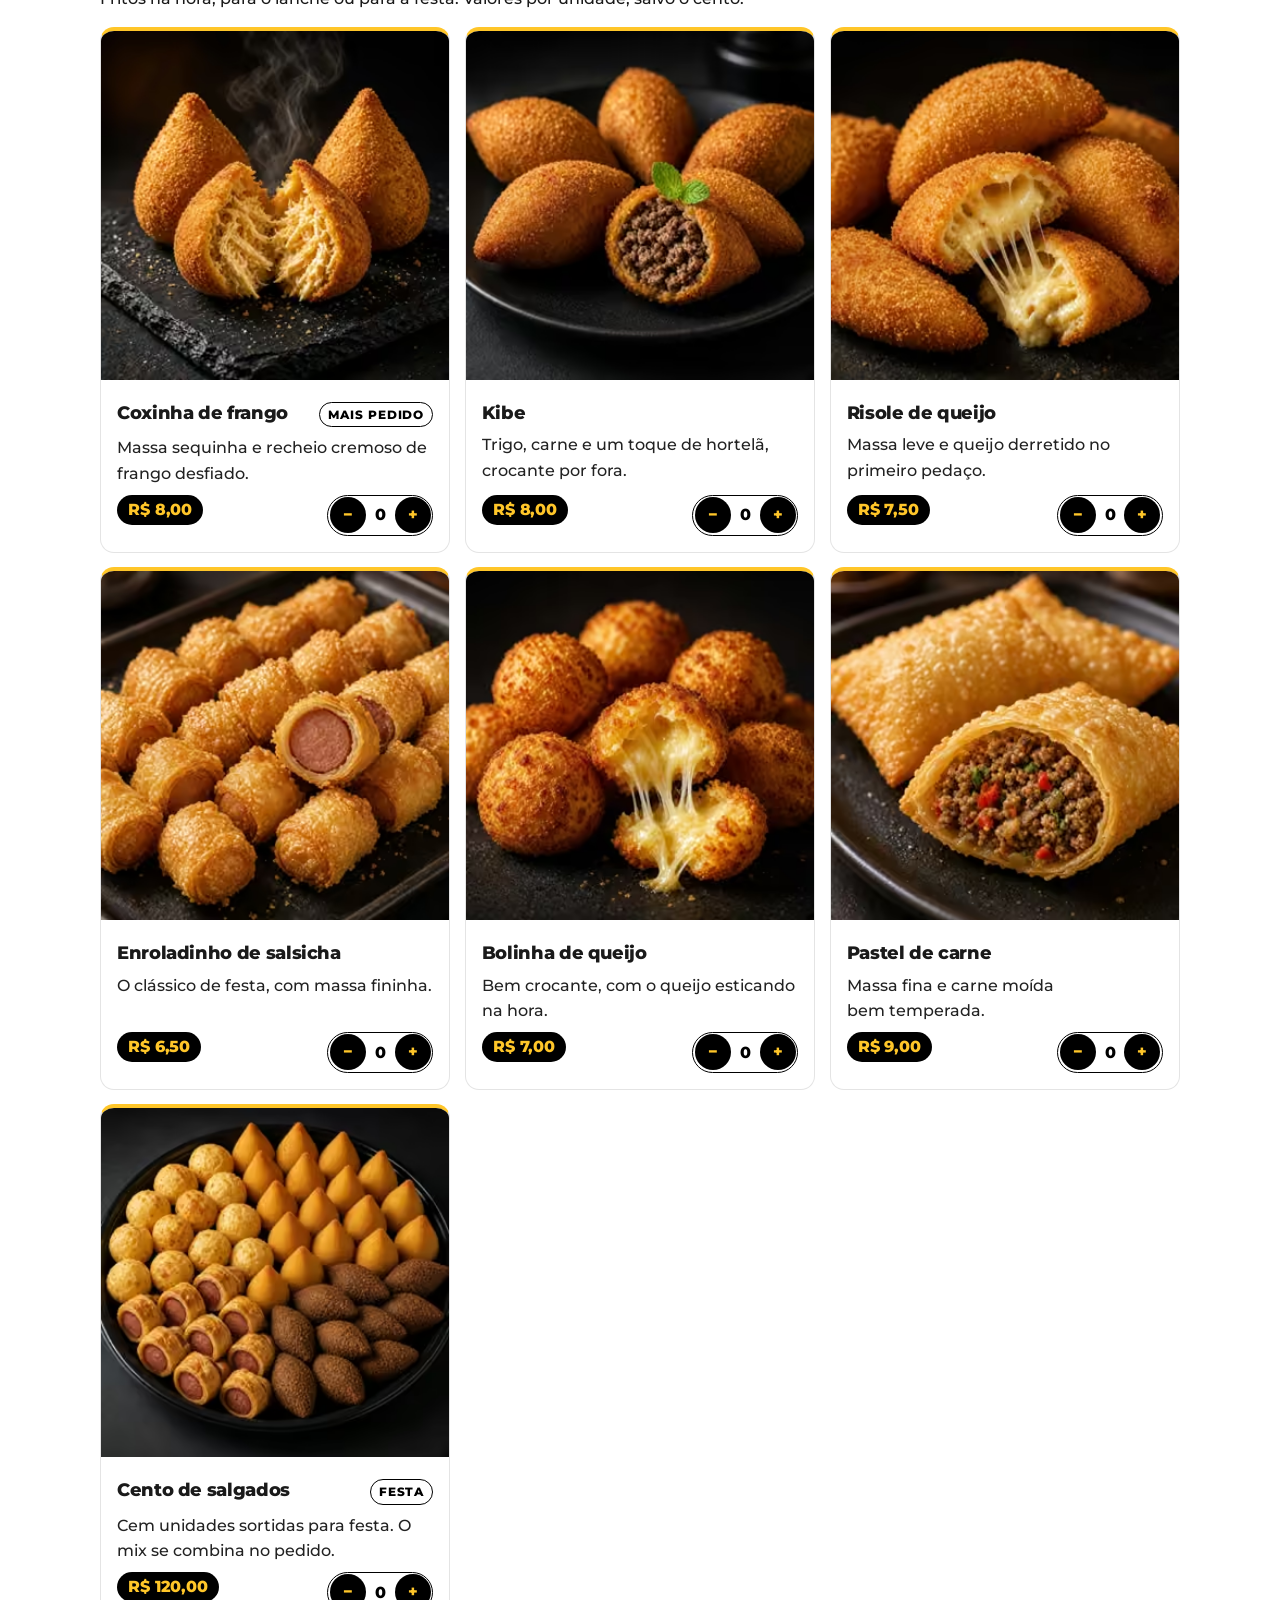
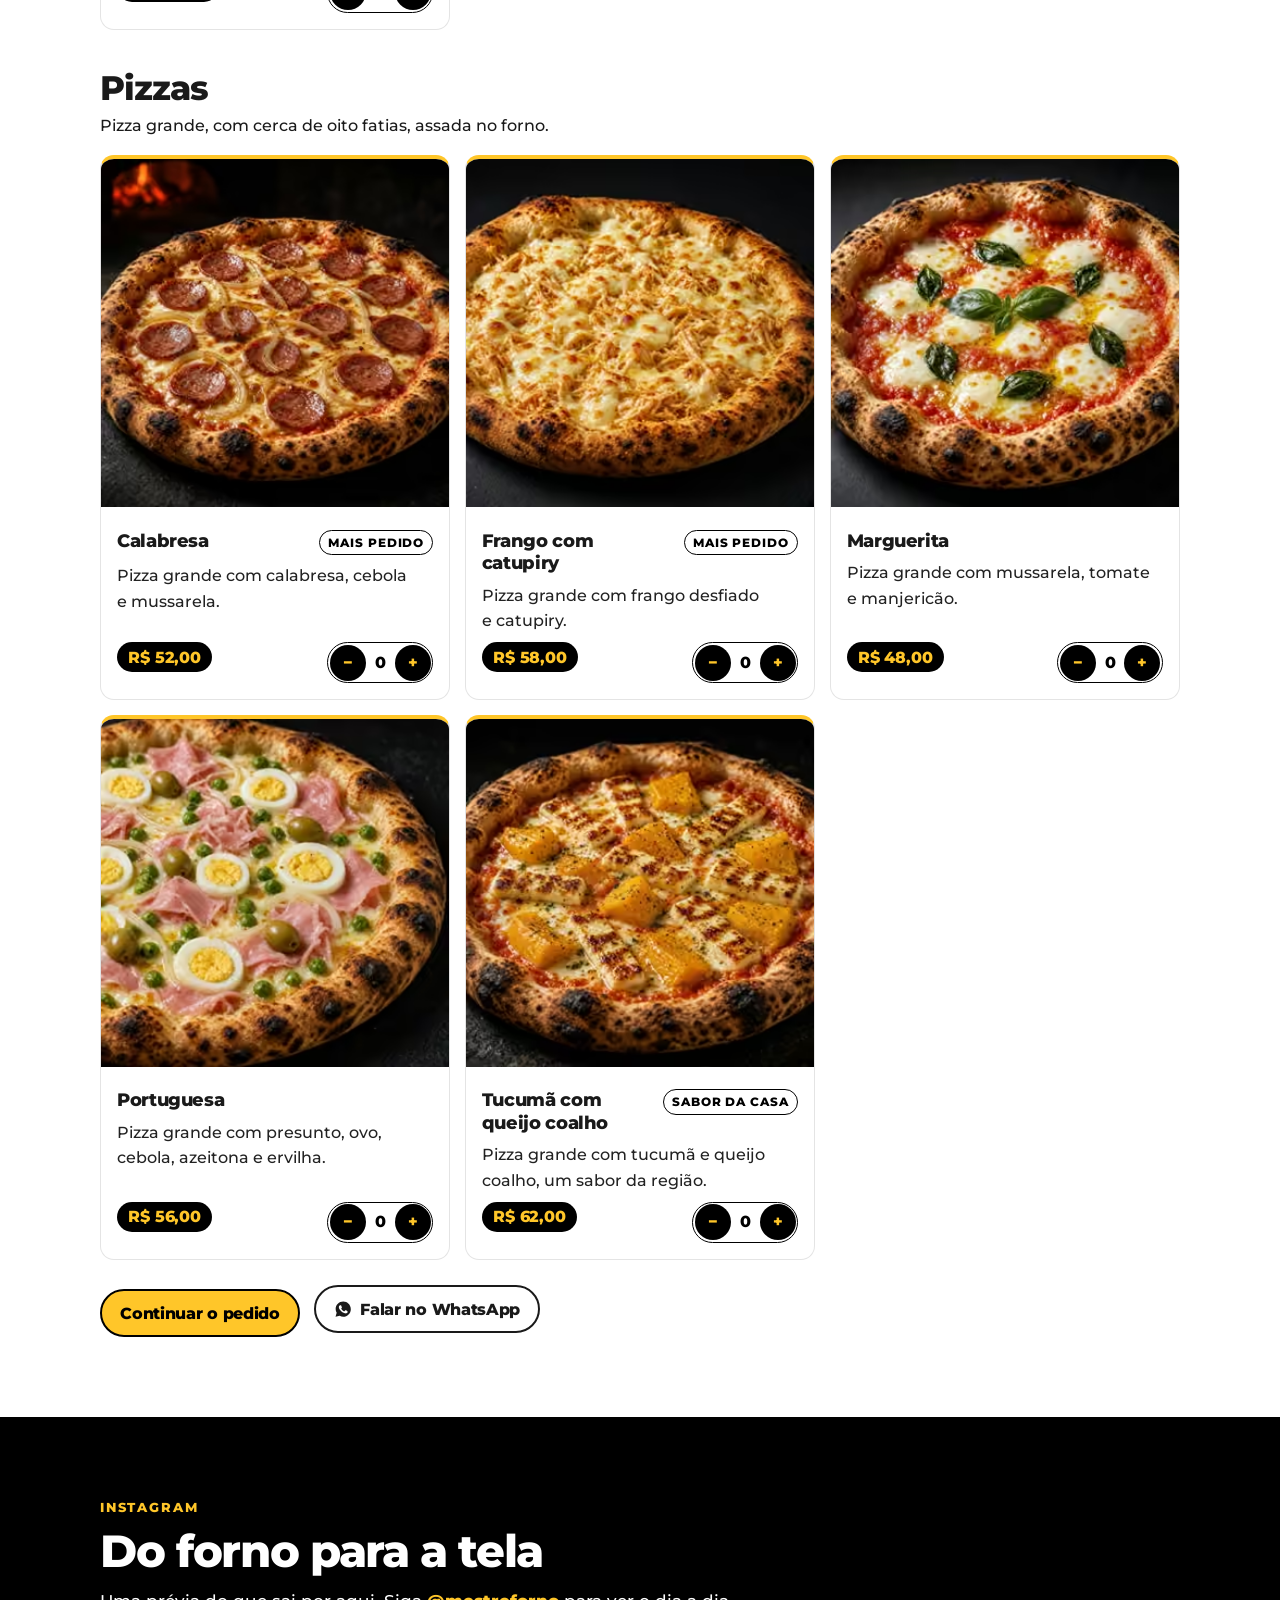
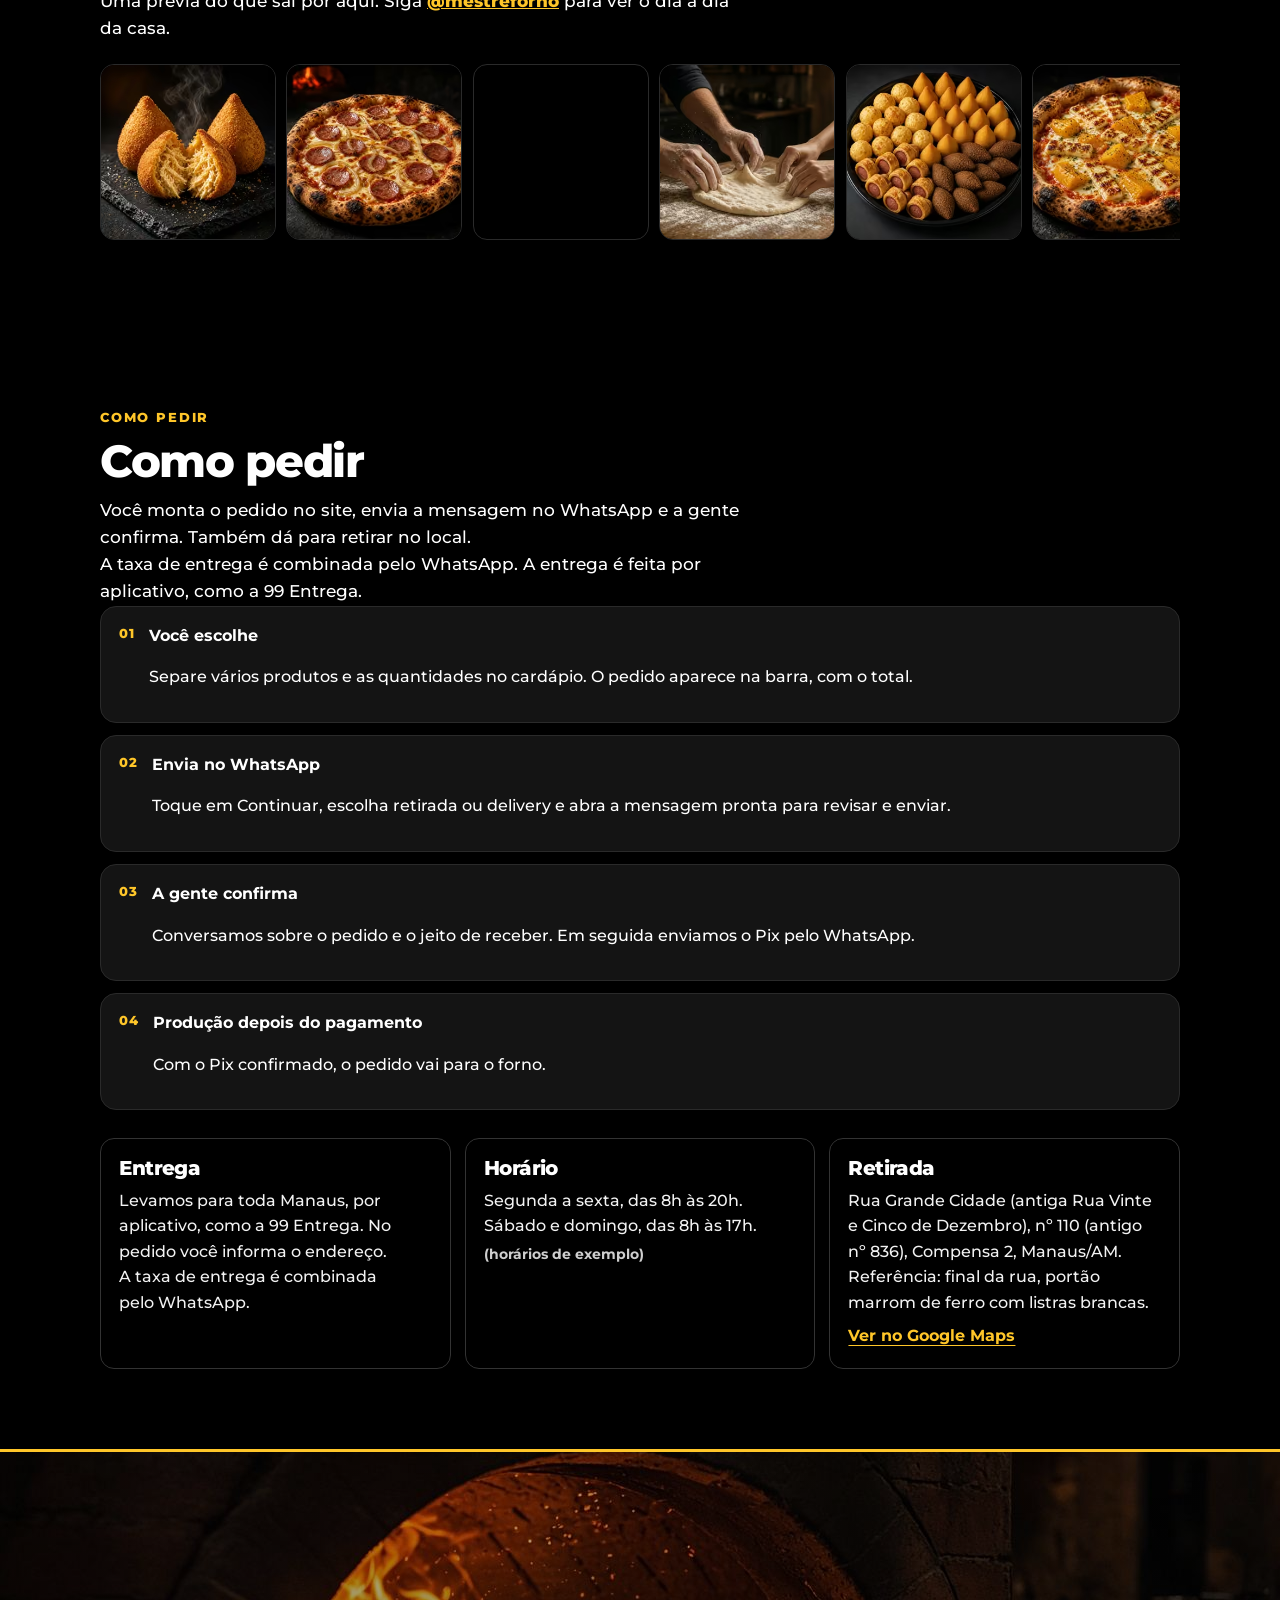
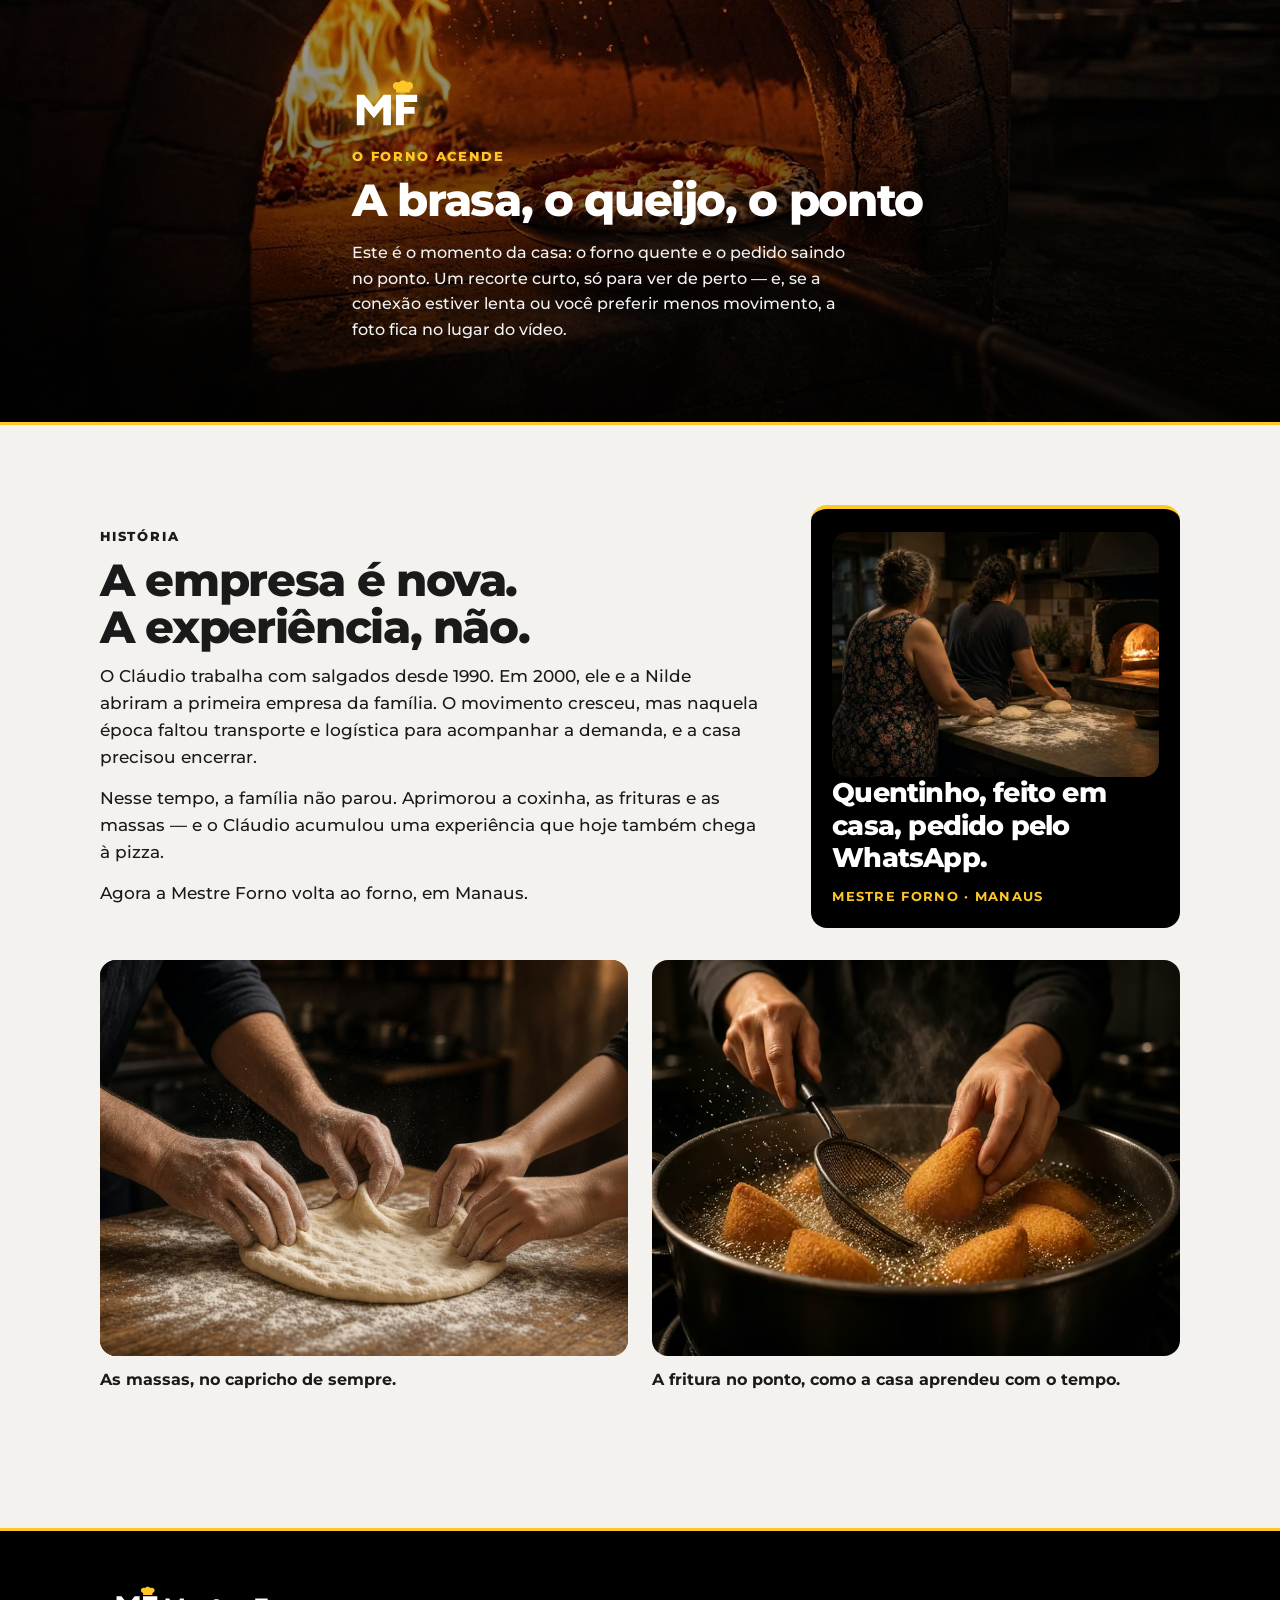
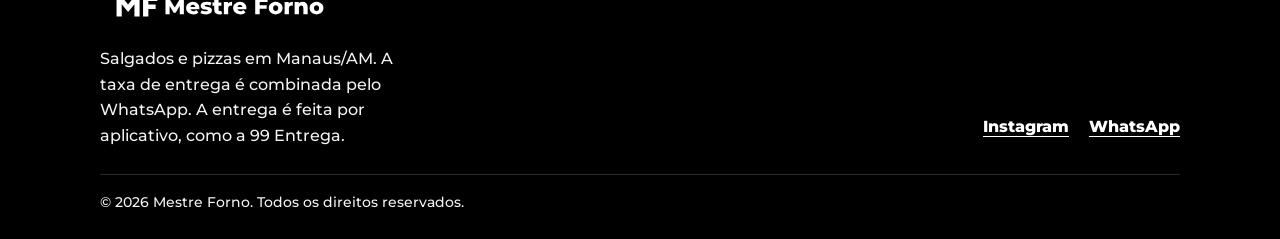
==== commit ad78a8a3: "Mostra somente Pix como forma de pagamento O cardápio, o checkout e a seção Como pedir passam a fala" ====
--- a/index.html
+++ b/index.html
@@ -205,7 +205,7 @@
               <li>Sábado e domingo, das 8h às 17h</li>
             </ul>
           </details>
-          <p class="loja-pagamento" data-pagamento-texto>Pagamento: Pix, cartão ou dinheiro. Combinamos no WhatsApp, na retirada ou na entrega.</p>
+          <p class="loja-pagamento" data-pagamento-texto>Pagamento: somente Pix, combinado no WhatsApp.</p>
         </div>
         <div class="cardapio-busca-wrap">
           <form class="cardapio-busca" data-busca role="search" aria-label="Buscar no cardápio">
@@ -549,14 +549,14 @@
             <span class="step__num">03</span>
             <div>
               <strong>A gente confirma</strong>
-              <p>Conversamos sobre o pedido, o jeito de receber e o pagamento (Pix, cartão ou dinheiro). Combinamos no WhatsApp, na retirada ou na entrega.</p>
+              <p>Conversamos sobre o pedido e o jeito de receber. Em seguida enviamos o Pix pelo WhatsApp.</p>
             </div>
           </li>
           <li class="reveal">
             <span class="step__num">04</span>
             <div>
               <strong>Produção depois do pagamento</strong>
-              <p>Com o pagamento confirmado, o pedido vai para o forno.</p>
+              <p>Com o Pix confirmado, o pedido vai para o forno.</p>
             </div>
           </li>
         </ol>
@@ -731,7 +731,7 @@
           <label class="campo" for="obs-retirada">Observação (opcional)</label>
           <textarea id="obs-retirada" name="observacao" data-observacao rows="3" maxlength="200" placeholder="Ex.: sem cebola, retirar depois das 18h"></textarea>
           <div class="checkout__totais" data-checkout-totais></div>
-          <p class="checkout__nota" data-pagamento-texto>Pagamento: Pix, cartão ou dinheiro. Combinamos no WhatsApp, na retirada ou na entrega.</p>
+          <p class="checkout__nota" data-pagamento-texto>Pagamento: somente Pix, combinado no WhatsApp.</p>
           <div class="checkout__acoes">
             <button type="button" class="btn btn--ghost-ink" data-checkout-voltar="receber">Voltar</button>
             <button type="button" class="btn btn--yellow" data-checkout-wa>Enviar no WhatsApp<span class="sr-only"> (abre em nova aba)</span></button>
@@ -774,7 +774,7 @@
           <textarea id="obs-delivery" name="observacao" data-observacao rows="3" maxlength="200" placeholder="Ex.: sem cebola, entregar depois das 18h"></textarea>
           <div class="checkout__totais" data-checkout-totais></div>
           <p class="checkout__nota">A taxa de entrega é combinada pelo WhatsApp. A entrega é feita por aplicativo, como a 99 Entrega.</p>
-          <p class="checkout__nota" data-pagamento-texto>Pagamento: Pix, cartão ou dinheiro. Combinamos no WhatsApp, na retirada ou na entrega.</p>
+          <p class="checkout__nota" data-pagamento-texto>Pagamento: somente Pix, combinado no WhatsApp.</p>
 
           <div class="checkout__acoes">
             <button type="button" class="btn btn--ghost-ink" data-checkout-voltar="receber">Voltar</button>
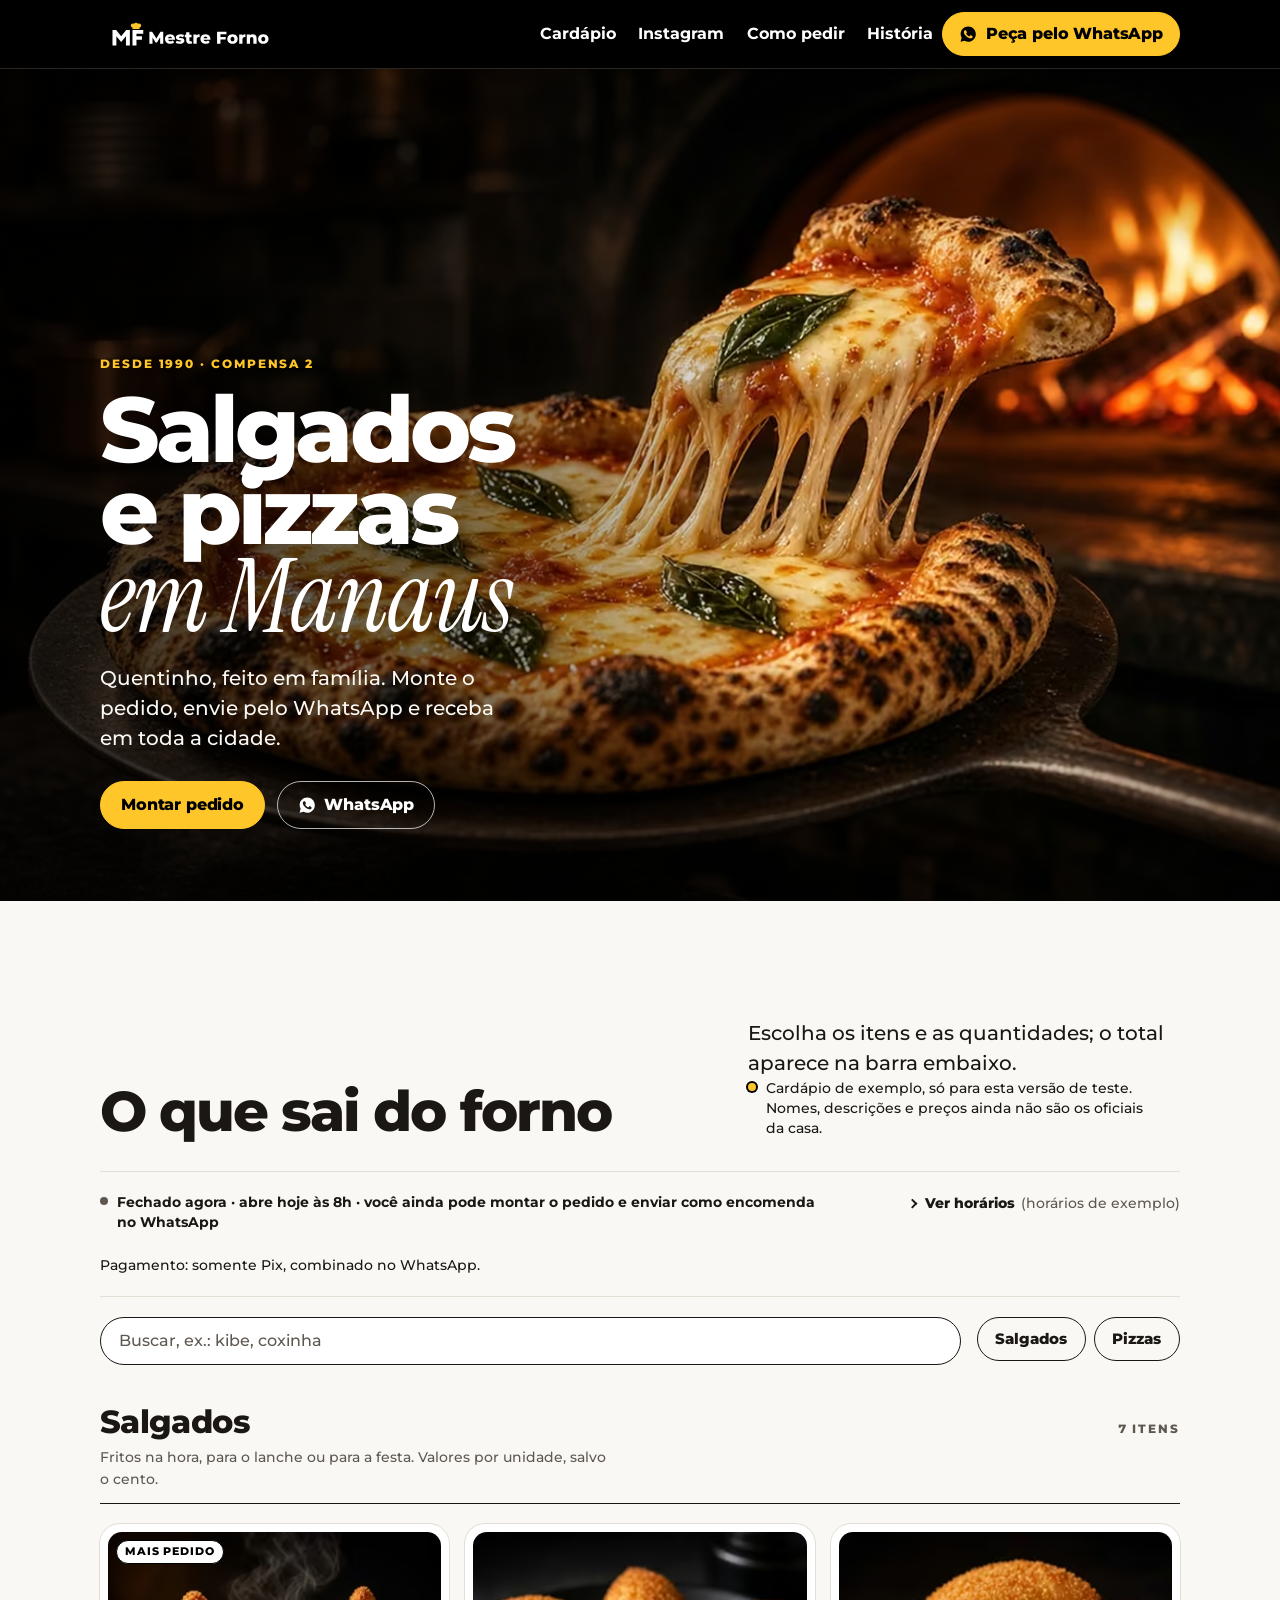
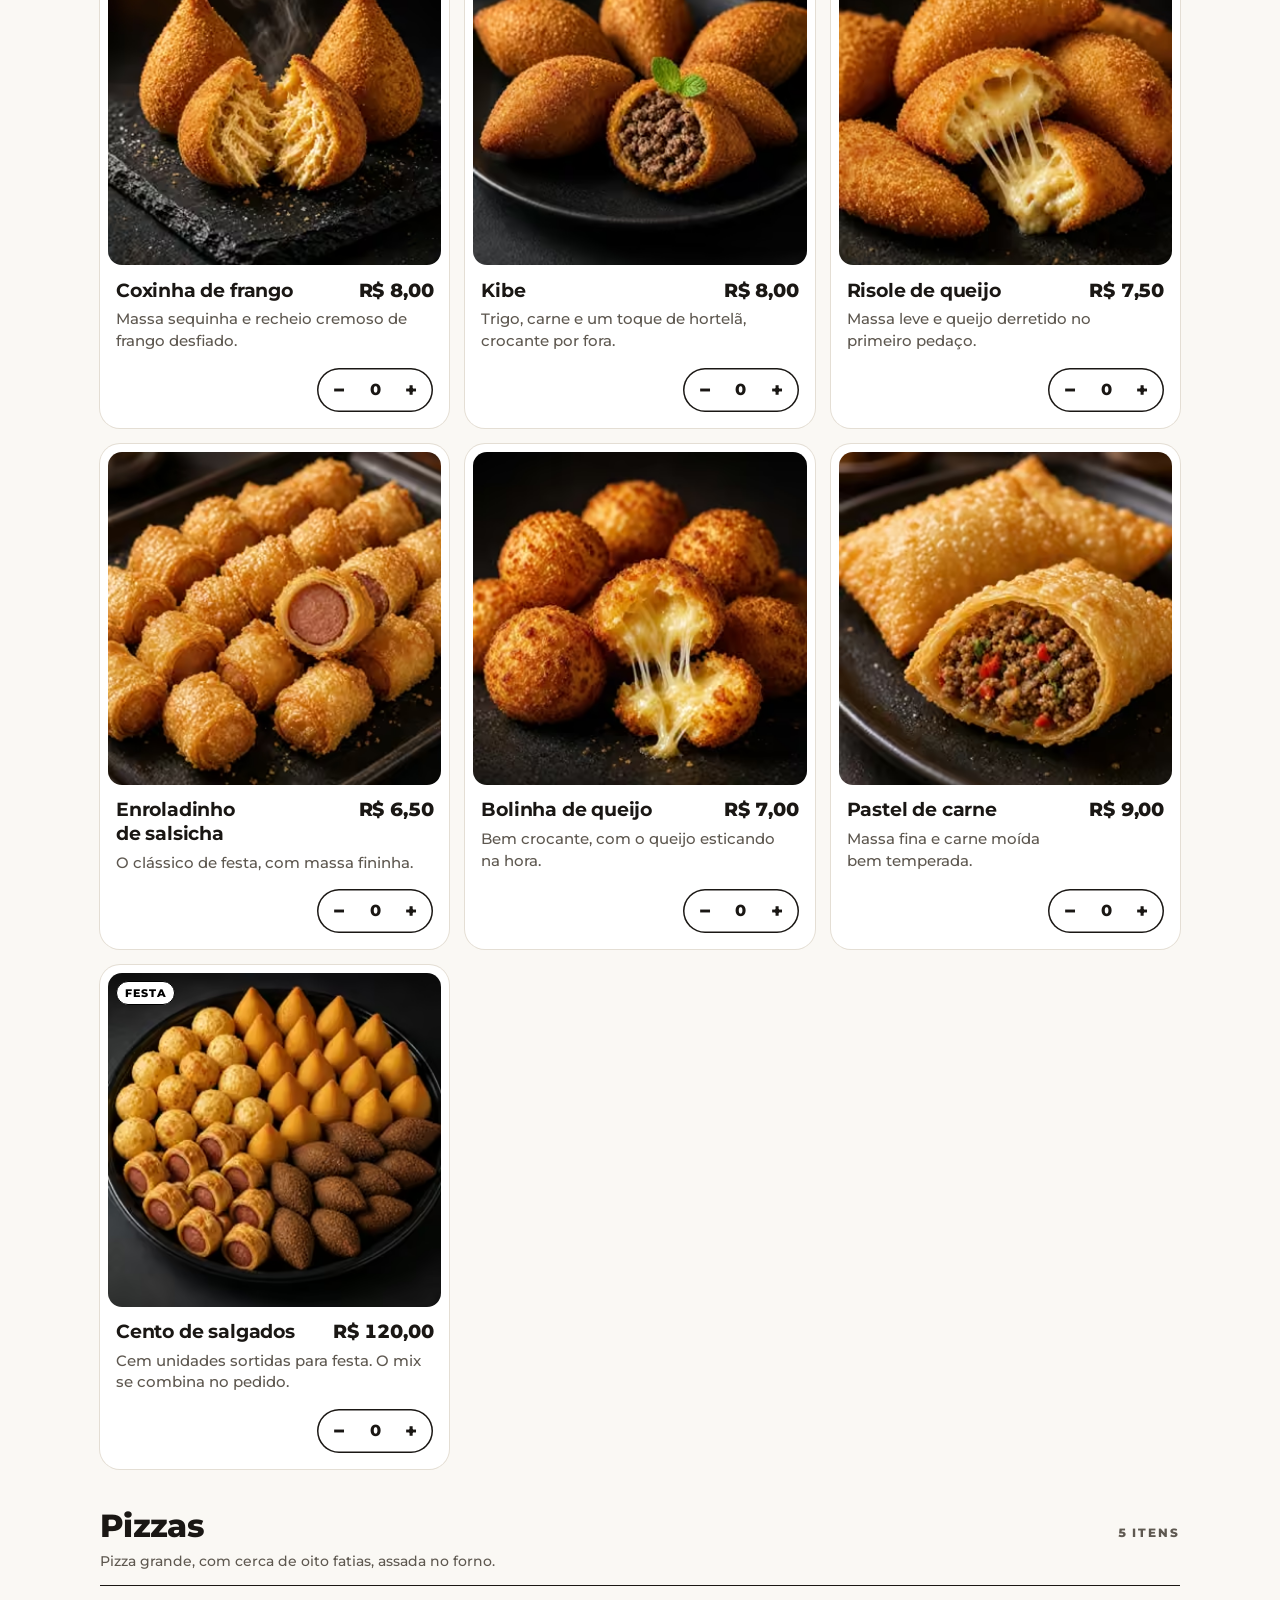
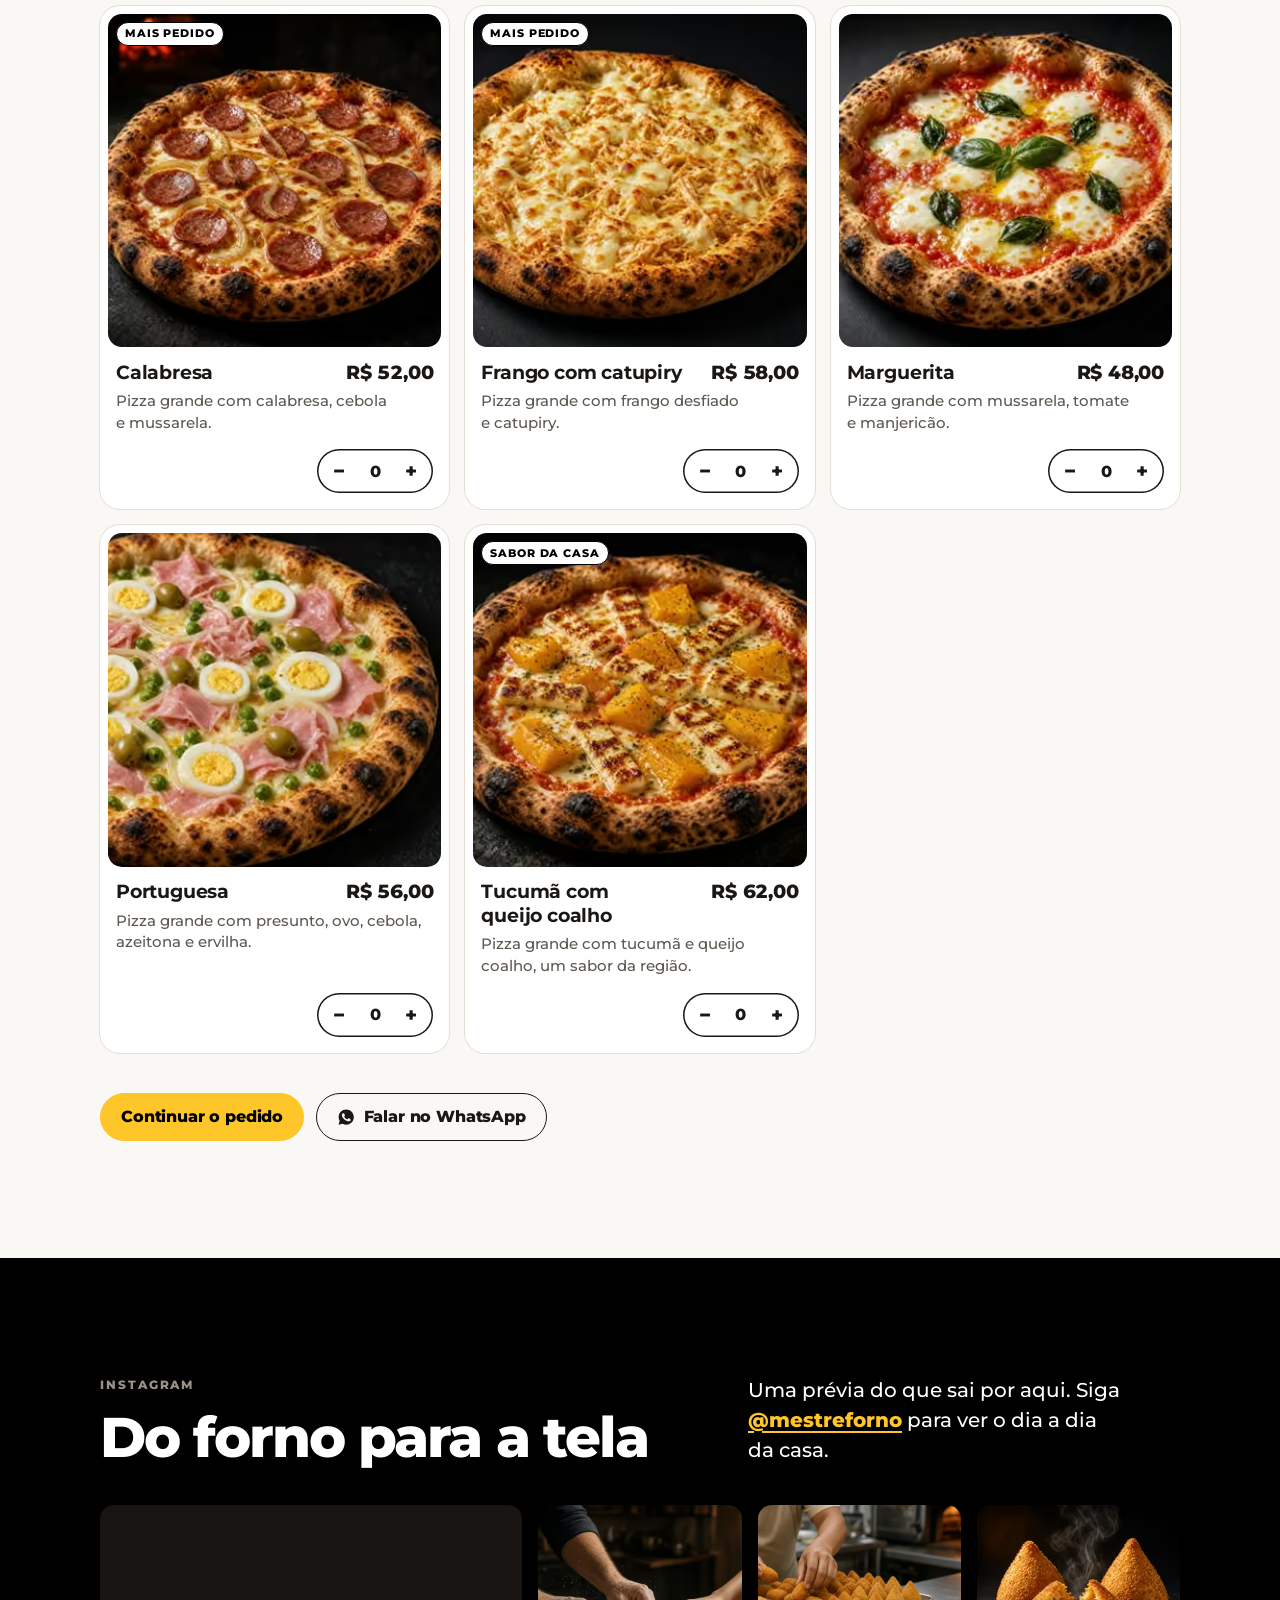
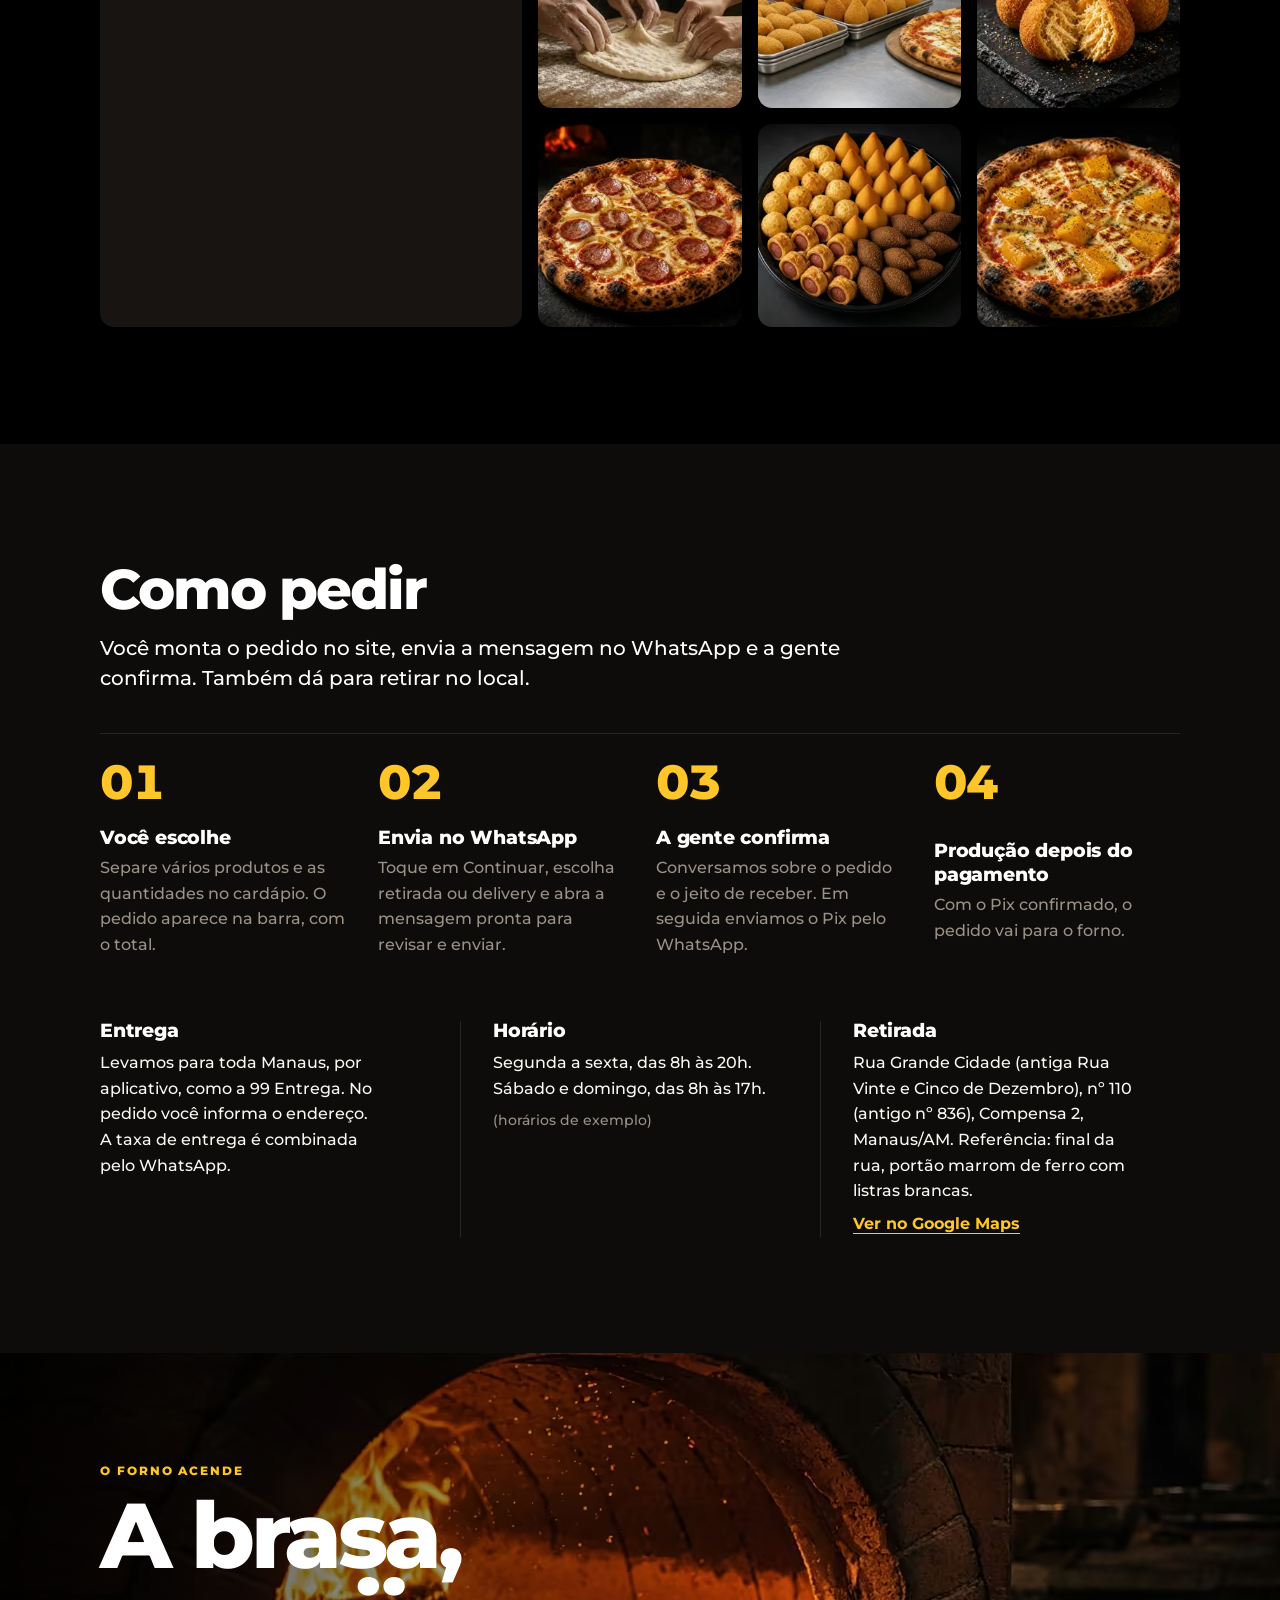
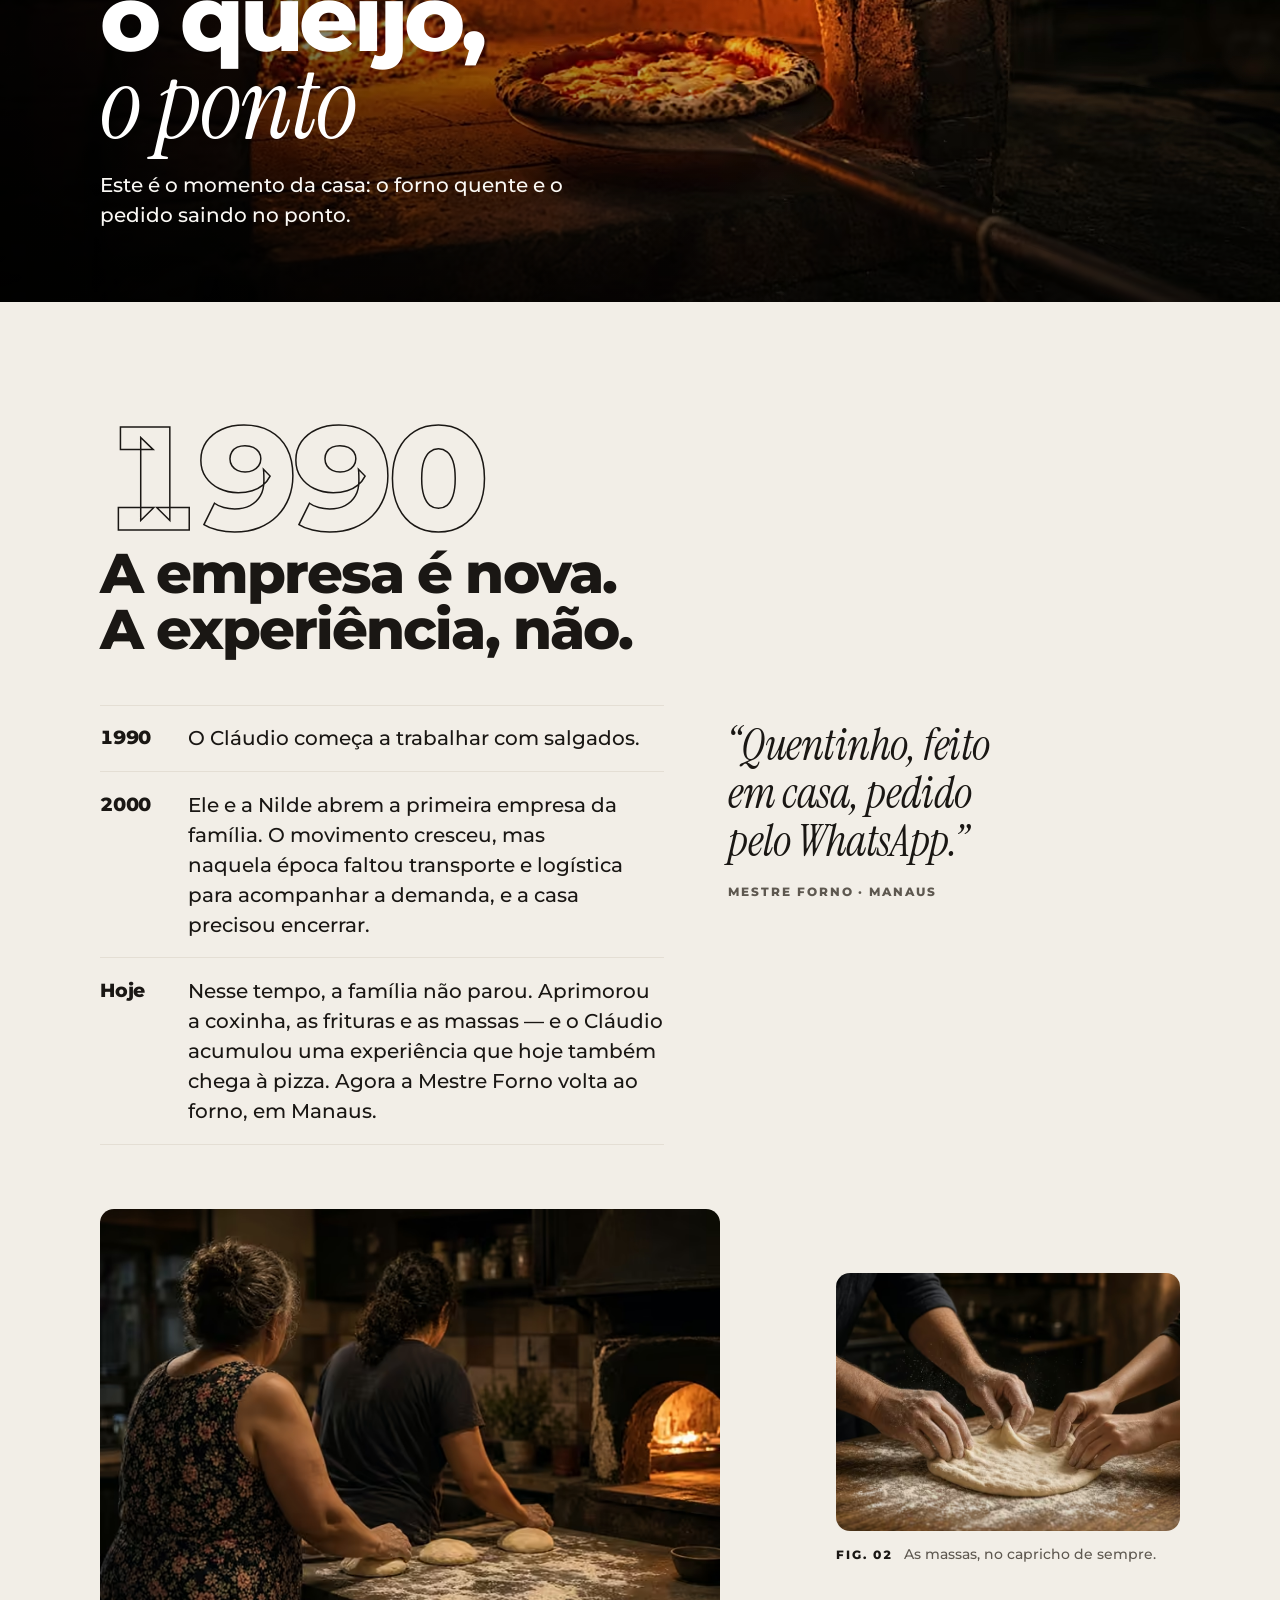
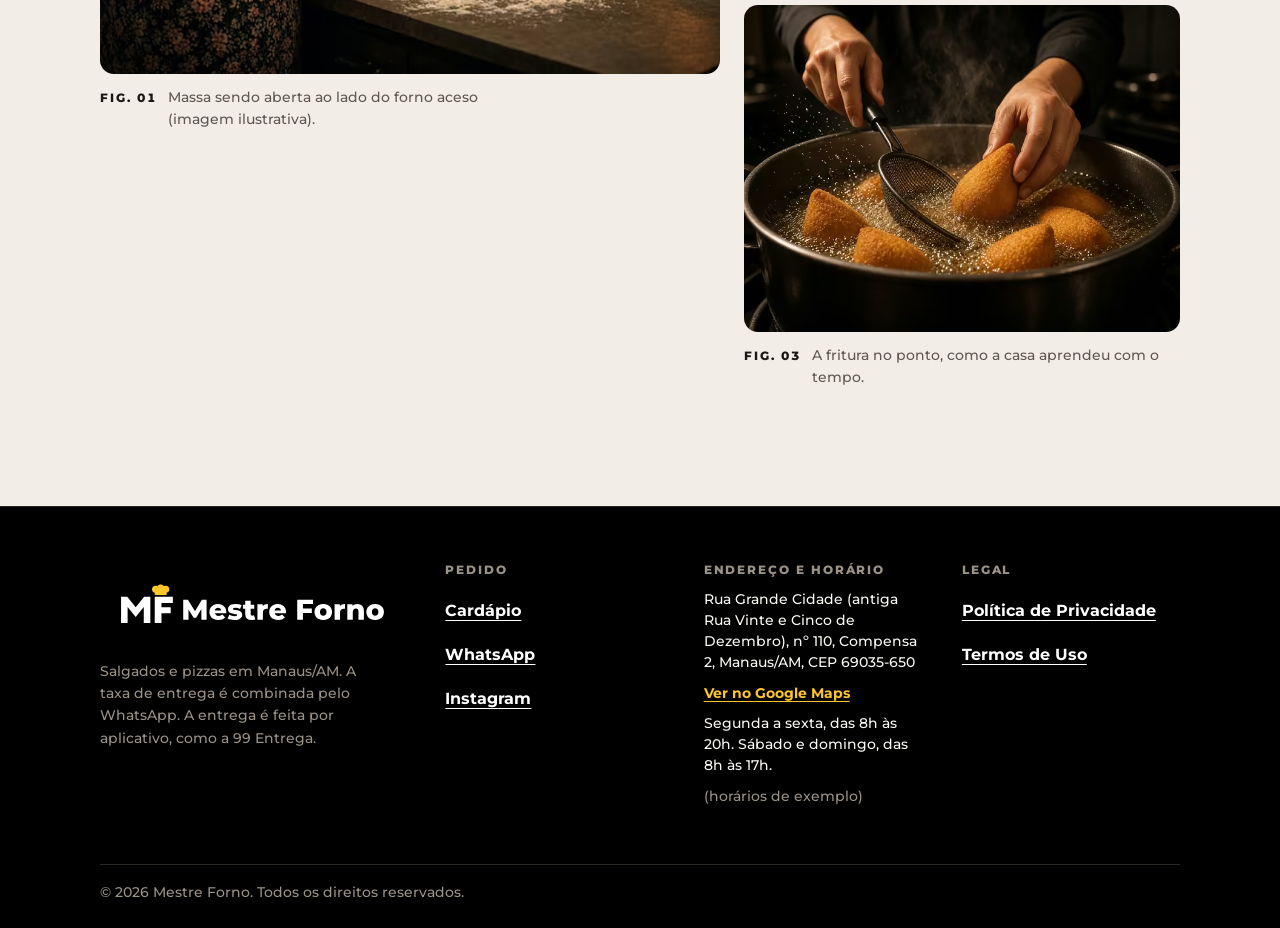
==== commit 651e1390: "Aplica a direção visual Forno Aceso na landing Nova hierarquia tipográfica com acento em Instrument " ====
--- a/index.html
+++ b/index.html
@@ -9,7 +9,7 @@
 <html lang="pt-BR">
 <head>
   <meta charset="utf-8">
-  <meta name="viewport" content="width=device-width, initial-scale=1">
+  <meta name="viewport" content="width=device-width, initial-scale=1, viewport-fit=cover">
   <meta name="description" content="Salgados e pizzas frescos em Manaus, feitos em família. Peça pelo WhatsApp. A entrega é feita por aplicativo, como a 99 Entrega.">
   <meta name="theme-color" content="#000000">
   <meta name="format-detection" content="telephone=no">
@@ -34,10 +34,12 @@
   <link rel="icon" type="image/png" href="assets/favicon-32.png" sizes="32x32">
   <link rel="apple-touch-icon" href="assets/apple-touch-icon.png" sizes="180x180">
   <link rel="preload" href="assets/fonts/montserrat-800.woff2" as="font" type="font/woff2" crossorigin>
-  <link rel="preload" as="image" type="image/avif" imagesrcset="assets/foto/hero-mobile-720.avif 720w, assets/foto/hero-mobile-1080.avif 1080w, assets/foto/hero-desktop-960.avif 960w, assets/foto/hero-desktop-1600.avif 1600w" imagesizes="100vw">
+  <link rel="preload" as="image" type="image/avif" media="(max-width: 719px)" imagesrcset="assets/foto/hero-mobile-720.avif 720w, assets/foto/hero-mobile-1080.avif 1080w" imagesizes="100vw">
+  <link rel="preload" as="image" type="image/avif" media="(min-width: 720px)" imagesrcset="assets/foto/hero-desktop-960.avif 960w, assets/foto/hero-desktop-1600.avif 1600w" imagesizes="100vw">
   <link rel="stylesheet" href="css/styles.css">
   <link rel="stylesheet" href="css/premium.css">
   <link rel="stylesheet" href="css/checkout.css">
+  <link rel="stylesheet" href="css/direcao.css">
   <noscript>
     <style>
       @media (max-width: 859px) {
@@ -116,6 +118,12 @@
     <symbol id="i-carrinho" viewBox="0 0 24 24">
       <path fill="currentColor" d="M3 3.75A.75.75 0 0 1 3.75 3h.9c.87 0 1.63.6 1.84 1.45l.16.67h12.52a1.5 1.5 0 0 1 1.47 1.82l-1.3 5.85A2.25 2.25 0 0 1 17.4 14.5H8.55a2.25 2.25 0 0 1-2.2-1.75L5.07 6.28 4.77 5.1a.38.38 0 0 0-.37-.35h-.65A.75.75 0 0 1 3 3.75Zm4.5 14.5a1.75 1.75 0 1 1-3.5 0 1.75 1.75 0 0 1 3.5 0Zm11.25 0a1.75 1.75 0 1 1-3.5 0 1.75 1.75 0 0 1 3.5 0Z"/>
     </symbol>
+    <symbol id="i-pausa" viewBox="0 0 24 24">
+      <path fill="currentColor" d="M7 5h3.5v14H7zM13.5 5H17v14h-3.5z"/>
+    </symbol>
+    <symbol id="i-play" viewBox="0 0 24 24">
+      <path fill="currentColor" d="M8 5.6v12.8a.6.6 0 0 0 .92.5l9.8-6.4a.6.6 0 0 0 0-1L8.92 5.1a.6.6 0 0 0-.92.5z"/>
+    </symbol>
   </svg>
 
   <a class="skip" href="#conteudo">Ir para o conteúdo</a>
@@ -168,31 +176,37 @@
           <source type="image/webp" srcset="assets/foto/hero-desktop-640.webp 640w, assets/foto/hero-desktop-960.webp 960w, assets/foto/hero-desktop-1600.webp 1600w" sizes="100vw">
           <img class="hero__poster" src="assets/foto/hero-desktop-960.jpg" width="1600" height="900" alt="Pizza saindo do forno, com o queijo puxando, em uma cozinha escura." fetchpriority="high" decoding="async">
         </picture>
-        <video class="hero__video" muted playsinline loop preload="none" tabindex="-1" aria-hidden="true" poster="assets/foto/hero-desktop-960.jpg"></video>
+        <video class="hero__video" muted playsinline loop preload="none" tabindex="-1" aria-hidden="true"></video>
         <div class="hero__shade"></div>
       </div>
       <div class="wrap hero__copy">
-        <p class="eyebrow">Manaus · Amazonas</p>
-        <h1 id="titulo-principal">Salgados e pizzas <span>em Manaus</span></h1>
-        <p class="lede">Quentinho, feito em família. Peça pelo WhatsApp e receba em toda a cidade.</p>
+        <p class="eyebrow">Desde 1990 · Compensa 2</p>
+        <h1 id="titulo-principal">Salgados e pizzas <span class="acento">em Manaus</span></h1>
+        <p class="lede">Quentinho, feito em família. Monte o pedido, envie pelo WhatsApp e receba em toda a cidade.</p>
         <div class="actions">
-          <a class="btn btn--yellow" data-whatsapp href="https://wa.me/5592992487642?text=Ol%C3%A1%2C%20Mestre%20Forno!%20Quero%20fazer%20um%20pedido." target="_blank" rel="noopener noreferrer">
+          <a class="btn btn--yellow" href="#cardapio">Montar pedido</a>
+          <a class="btn btn--ghost" data-whatsapp href="https://wa.me/5592992487642?text=Ol%C3%A1%2C%20Mestre%20Forno!%20Quero%20fazer%20um%20pedido." target="_blank" rel="noopener noreferrer">
             <svg aria-hidden="true"><use href="#i-wa"></use></svg>
-            Peça pelo WhatsApp
+            WhatsApp
             <span class="sr-only js-nova-aba"> (abre em nova aba)</span>
           </a>
-          <a class="btn btn--ghost" href="#cardapio">Ver cardápio</a>
-        </div>
-        <button type="button" class="hero__pause" hidden>Pausar vídeo</button>
-      </div>
+        </div>
+      </div>
+      <button type="button" class="video-toggle hero__toggle" data-video-toggle data-estado="tocando" aria-label="Pausar vídeo" hidden>
+        <svg class="video-toggle__pausa" width="18" height="18" aria-hidden="true" focusable="false"><use href="#i-pausa"></use></svg>
+        <svg class="video-toggle__play" width="18" height="18" aria-hidden="true" focusable="false"><use href="#i-play"></use></svg>
+      </button>
     </section>
 
-    <section class="section section--light" id="cardapio" aria-labelledby="titulo-cardapio">
-      <div class="wrap">
-        <p class="eyebrow">Cardápio</p>
-        <h2 id="titulo-cardapio" class="reveal">O que sai do forno</h2>
-        <p class="lead">Pode escolher vários produtos e a quantidade de cada um. O pedido aparece na barra embaixo, com o total. Depois você escolhe retirada ou entrega e envia no WhatsApp.</p>
-        <p class="aviso" role="note">Cardápio de exemplo, só para esta versão de teste. Nomes, descrições e preços ainda não são os oficiais da casa.</p>
+    <section class="section section--light cardapio" id="cardapio" aria-labelledby="titulo-cardapio">
+      <div class="wrap cardapio__wrap">
+        <div class="section-head">
+          <h2 id="titulo-cardapio">O que sai do forno</h2>
+          <div class="section-head__texto">
+            <p class="lead">Escolha os itens e as quantidades; o total aparece na barra embaixo.</p>
+            <p class="aviso" role="note">Cardápio de exemplo, só para esta versão de teste. Nomes, descrições e preços ainda não são os oficiais da casa.</p>
+          </div>
+        </div>
         <div class="loja-info" data-loja-info>
           <div class="loja-status" data-loja-status data-estado="fechado">
             <span class="loja-status__dot" aria-hidden="true"></span>
@@ -216,16 +230,18 @@
           <p class="cardapio-busca__sugestao" data-busca-sugestao hidden></p>
           <p class="cardapio-busca__vazio" data-busca-vazio hidden>Não achamos esse item. <a data-whatsapp href="https://wa.me/5592992487642?text=Ol%C3%A1%2C%20Mestre%20Forno!%20Quero%20fazer%20um%20pedido." target="_blank" rel="noopener noreferrer">Chama a gente no WhatsApp<span class="sr-only js-nova-aba"> (abre em nova aba)</span></a>.</p>
           <p class="sr-only" data-busca-status aria-live="polite"></p>
-          <nav class="menu-jump" data-menu-jump aria-label="Filtrar o cardápio">
-            <a href="#salgados" class="menu-jump__btn" data-filtro="salgados" aria-pressed="false">Salgados</a>
-            <a href="#pizzas" class="menu-jump__btn" data-filtro="pizzas" aria-pressed="false">Pizzas</a>
-          </nav>
-        </div>
-        <div data-cardapio>
+        </div>
+        <!-- Sem JS são âncoras; o busca.js troca por <button aria-pressed> (filtro liga/desliga). -->
+        <div class="menu-jump" data-menu-jump role="group" aria-label="Filtrar o cardápio">
+          <a href="#salgados" class="menu-jump__btn" data-filtro="salgados">Salgados</a>
+          <a href="#pizzas" class="menu-jump__btn" data-filtro="pizzas">Pizzas</a>
+        </div>
+        <div class="cardapio__lista" data-cardapio>
           <section class="menu-group" id="salgados" aria-labelledby="titulo-salgados">
             <div class="menu-group__head">
               <h3 id="titulo-salgados">Salgados</h3>
-              <p>Fritos na hora, para o lanche ou para a festa. Valores por unidade, salvo o cento.</p>
+              <p class="menu-meta">7 itens</p>
+              <p class="menu-group__resumo">Fritos na hora, para o lanche ou para a festa. Valores por unidade, salvo o cento.</p>
             </div>
             <ul class="menu-grid">
               <li class="item" data-item="coxinha" data-centavos="800">
@@ -366,7 +382,8 @@
           <section class="menu-group" id="pizzas" aria-labelledby="titulo-pizzas">
             <div class="menu-group__head">
               <h3 id="titulo-pizzas">Pizzas</h3>
-              <p>Pizza grande, com cerca de oito fatias, assada no forno.</p>
+              <p class="menu-meta">5 itens</p>
+              <p class="menu-group__resumo">Pizza grande, com cerca de oito fatias, assada no forno.</p>
             </div>
             <ul class="menu-grid">
               <li class="item" data-item="calabresa" data-centavos="5200">
@@ -480,79 +497,83 @@
 
     <section class="section on-dark" id="instagram" aria-labelledby="titulo-instagram">
       <div class="wrap">
-        <p class="eyebrow">Instagram</p>
-        <h2 id="titulo-instagram" class="reveal">Do forno para a tela</h2>
-        <p class="lead">Uma prévia do que sai por aqui. Siga <a class="ig-handle" href="https://instagram.com/mestreforno" target="_blank" rel="noopener noreferrer">@mestreforno<span class="sr-only"> (abre em nova aba)</span></a> para ver o dia a dia da casa.</p>
+        <div class="section-head">
+          <div>
+            <p class="eyebrow">Instagram</p>
+            <h2 id="titulo-instagram">Do forno para a tela</h2>
+          </div>
+          <div class="section-head__texto">
+            <p class="lead">Uma prévia do que sai por aqui. Siga <a class="ig-handle" href="https://instagram.com/mestreforno" target="_blank" rel="noopener noreferrer">@mestreforno<span class="sr-only"> (abre em nova aba)</span></a> para ver o dia a dia da casa.</p>
+          </div>
+        </div>
         <ul class="ig-strip">
           <li><a href="https://instagram.com/mestreforno" target="_blank" rel="noopener noreferrer"><picture>
-              <source type="image/avif" srcset="assets/foto/coxinha-320.avif 320w, assets/foto/coxinha-600.avif 600w" sizes="160px">
-              <source type="image/webp" srcset="assets/foto/coxinha-320.webp 320w, assets/foto/coxinha-600.webp 600w" sizes="160px">
+              <source type="image/avif" srcset="assets/foto/forno-720.avif 720w, assets/foto/forno-1280.avif 1280w" sizes="(min-width: 860px) 420px, 176px">
+              <source type="image/webp" srcset="assets/foto/forno-720.webp 720w, assets/foto/forno-1280.webp 1280w" sizes="(min-width: 860px) 420px, 176px">
+              <img src="assets/foto/forno-720.jpg" width="1280" height="720" alt="Forno a lenha com uma pizza na pá." loading="lazy" decoding="async">
+            </picture><span class="sr-only">Ver no Instagram (abre em nova aba)</span></a></li>
+          <li><a href="https://instagram.com/mestreforno" target="_blank" rel="noopener noreferrer"><picture>
+              <source type="image/avif" srcset="assets/foto/massas-320.avif 320w, assets/foto/massas-600.avif 600w" sizes="(min-width: 860px) 200px, 176px">
+              <source type="image/webp" srcset="assets/foto/massas-320.webp 320w, assets/foto/massas-600.webp 600w" sizes="(min-width: 860px) 200px, 176px">
+              <img src="assets/foto/massas-320.jpg" width="600" height="600" alt="Mãos preparando massa em uma bancada enfarinhada." loading="lazy" decoding="async">
+            </picture><span class="sr-only">Ver no Instagram (abre em nova aba)</span></a></li>
+          <li><a href="https://instagram.com/mestreforno" target="_blank" rel="noopener noreferrer"><picture>
+              <source type="image/avif" srcset="assets/foto/balcao-720.avif 720w, assets/foto/balcao-1200.avif 1200w" sizes="(min-width: 860px) 200px, 176px">
+              <source type="image/webp" srcset="assets/foto/balcao-720.webp 720w, assets/foto/balcao-1200.webp 1200w" sizes="(min-width: 860px) 200px, 176px">
+              <img src="assets/foto/balcao-720.jpg" width="1200" height="900" alt="Balcão com bandejas de salgados e uma pizza." loading="lazy" decoding="async">
+            </picture><span class="sr-only">Ver no Instagram (abre em nova aba)</span></a></li>
+          <li><a href="https://instagram.com/mestreforno" target="_blank" rel="noopener noreferrer"><picture>
+              <source type="image/avif" srcset="assets/foto/coxinha-320.avif 320w, assets/foto/coxinha-600.avif 600w" sizes="(min-width: 860px) 200px, 176px">
+              <source type="image/webp" srcset="assets/foto/coxinha-320.webp 320w, assets/foto/coxinha-600.webp 600w" sizes="(min-width: 860px) 200px, 176px">
               <img src="assets/foto/coxinha-320.jpg" width="600" height="600" alt="Coxinhas douradas." loading="lazy" decoding="async">
             </picture><span class="sr-only">Ver no Instagram (abre em nova aba)</span></a></li>
           <li><a href="https://instagram.com/mestreforno" target="_blank" rel="noopener noreferrer"><picture>
-              <source type="image/avif" srcset="assets/foto/calabresa-320.avif 320w, assets/foto/calabresa-600.avif 600w" sizes="160px">
-              <source type="image/webp" srcset="assets/foto/calabresa-320.webp 320w, assets/foto/calabresa-600.webp 600w" sizes="160px">
+              <source type="image/avif" srcset="assets/foto/calabresa-320.avif 320w, assets/foto/calabresa-600.avif 600w" sizes="(min-width: 860px) 200px, 176px">
+              <source type="image/webp" srcset="assets/foto/calabresa-320.webp 320w, assets/foto/calabresa-600.webp 600w" sizes="(min-width: 860px) 200px, 176px">
               <img src="assets/foto/calabresa-320.jpg" width="600" height="600" alt="Pizza calabresa saindo do forno." loading="lazy" decoding="async">
             </picture><span class="sr-only">Ver no Instagram (abre em nova aba)</span></a></li>
           <li><a href="https://instagram.com/mestreforno" target="_blank" rel="noopener noreferrer"><picture>
-              <source type="image/avif" srcset="assets/foto/forno-720.avif 720w, assets/foto/forno-1280.avif 1280w" sizes="160px">
-              <source type="image/webp" srcset="assets/foto/forno-720.webp 720w, assets/foto/forno-1280.webp 1280w" sizes="160px">
-              <img src="assets/foto/forno-720.jpg" width="1280" height="720" alt="Forno a lenha com uma pizza na pá." loading="lazy" decoding="async">
-            </picture><span class="sr-only">Ver no Instagram (abre em nova aba)</span></a></li>
-          <li><a href="https://instagram.com/mestreforno" target="_blank" rel="noopener noreferrer"><picture>
-              <source type="image/avif" srcset="assets/foto/massas-320.avif 320w, assets/foto/massas-600.avif 600w" sizes="160px">
-              <source type="image/webp" srcset="assets/foto/massas-320.webp 320w, assets/foto/massas-600.webp 600w" sizes="160px">
-              <img src="assets/foto/massas-320.jpg" width="600" height="600" alt="Mãos preparando massa em uma bancada enfarinhada." loading="lazy" decoding="async">
-            </picture><span class="sr-only">Ver no Instagram (abre em nova aba)</span></a></li>
-          <li><a href="https://instagram.com/mestreforno" target="_blank" rel="noopener noreferrer"><picture>
-              <source type="image/avif" srcset="assets/foto/cento-320.avif 320w, assets/foto/cento-600.avif 600w" sizes="160px">
-              <source type="image/webp" srcset="assets/foto/cento-320.webp 320w, assets/foto/cento-600.webp 600w" sizes="160px">
+              <source type="image/avif" srcset="assets/foto/cento-320.avif 320w, assets/foto/cento-600.avif 600w" sizes="(min-width: 860px) 200px, 176px">
+              <source type="image/webp" srcset="assets/foto/cento-320.webp 320w, assets/foto/cento-600.webp 600w" sizes="(min-width: 860px) 200px, 176px">
               <img src="assets/foto/cento-320.jpg" width="600" height="600" alt="Bandeja de salgados para festa." loading="lazy" decoding="async">
             </picture><span class="sr-only">Ver no Instagram (abre em nova aba)</span></a></li>
           <li><a href="https://instagram.com/mestreforno" target="_blank" rel="noopener noreferrer"><picture>
-              <source type="image/avif" srcset="assets/foto/tucuma-320.avif 320w, assets/foto/tucuma-600.avif 600w" sizes="160px">
-              <source type="image/webp" srcset="assets/foto/tucuma-320.webp 320w, assets/foto/tucuma-600.webp 600w" sizes="160px">
+              <source type="image/avif" srcset="assets/foto/tucuma-320.avif 320w, assets/foto/tucuma-600.avif 600w" sizes="(min-width: 860px) 200px, 176px">
+              <source type="image/webp" srcset="assets/foto/tucuma-320.webp 320w, assets/foto/tucuma-600.webp 600w" sizes="(min-width: 860px) 200px, 176px">
               <img src="assets/foto/tucuma-320.jpg" width="600" height="600" alt="Pizza de tucumã com queijo coalho." loading="lazy" decoding="async">
             </picture><span class="sr-only">Ver no Instagram (abre em nova aba)</span></a></li>
-          <li><a href="https://instagram.com/mestreforno" target="_blank" rel="noopener noreferrer"><picture>
-              <source type="image/avif" srcset="assets/foto/balcao-720.avif 720w, assets/foto/balcao-1200.avif 1200w" sizes="160px">
-              <source type="image/webp" srcset="assets/foto/balcao-720.webp 720w, assets/foto/balcao-1200.webp 1200w" sizes="160px">
-              <img src="assets/foto/balcao-720.jpg" width="1200" height="900" alt="Balcão com bandejas de salgados e uma pizza." loading="lazy" decoding="async">
-            </picture><span class="sr-only">Ver no Instagram (abre em nova aba)</span></a></li>
         </ul>
       </div>
     </section>
 
-    <section class="section on-dark" id="como-pedir" aria-labelledby="titulo-pedir">
+    <section class="section on-dark section--carvao" id="como-pedir" aria-labelledby="titulo-pedir">
       <div class="wrap">
-        <p class="eyebrow">Como pedir</p>
-        <h2 id="titulo-pedir" class="reveal">Como pedir</h2>
+        <h2 id="titulo-pedir">Como pedir</h2>
         <p class="lead">Você monta o pedido no site, envia a mensagem no WhatsApp e a gente confirma. Também dá para retirar no local.</p>
-        <p class="lead">A taxa de entrega é combinada pelo WhatsApp. A entrega é feita por aplicativo, como a 99 Entrega.</p>
 
         <ol class="passos-entrega">
-          <li class="reveal">
+          <li>
             <span class="step__num">01</span>
             <div>
               <strong>Você escolhe</strong>
               <p>Separe vários produtos e as quantidades no cardápio. O pedido aparece na barra, com o total.</p>
             </div>
           </li>
-          <li class="reveal">
+          <li>
             <span class="step__num">02</span>
             <div>
               <strong>Envia no WhatsApp</strong>
               <p>Toque em Continuar, escolha retirada ou delivery e abra a mensagem pronta para revisar e enviar.</p>
             </div>
           </li>
-          <li class="reveal">
+          <li>
             <span class="step__num">03</span>
             <div>
               <strong>A gente confirma</strong>
               <p>Conversamos sobre o pedido e o jeito de receber. Em seguida enviamos o Pix pelo WhatsApp.</p>
             </div>
           </li>
-          <li class="reveal">
+          <li>
             <span class="step__num">04</span>
             <div>
               <strong>Produção depois do pagamento</strong>
@@ -562,80 +583,103 @@
         </ol>
 
         <div class="info-grid">
-          <article class="panel reveal">
+          <article class="panel">
             <h3>Entrega</h3>
             <p>Levamos para toda Manaus, por aplicativo, como a 99 Entrega. No pedido você informa o endereço. A taxa de entrega é combinada pelo WhatsApp.</p>
           </article>
-          <article class="panel reveal">
+          <article class="panel">
             <h3>Horário</h3>
             <p data-horario-grade>Segunda a sexta, das 8h às 20h. Sábado e domingo, das 8h às 17h.</p>
             <p data-horario-exemplo>(horários de exemplo)</p>
           </article>
-          <article class="panel reveal">
+          <article class="panel">
             <h3>Retirada</h3>
             <p>Rua Grande Cidade (antiga Rua Vinte e Cinco de Dezembro), nº 110 (antigo nº 836), Compensa 2, Manaus/AM. Referência: final da rua, portão marrom de ferro com listras brancas.</p>
-            <p><a class="mapa-link" href="https://www.google.com/maps/search/?api=1&query=R.+Vinte+e+Cinco+de+Dezembro,+140+-+Compensa,+Manaus+-+AM,+69035-540" target="_blank" rel="noopener noreferrer">Ver no Google Maps<span class="sr-only"> (abre em nova aba)</span></a></p>
+            <p><a class="mapa-link" href="https://www.google.com/maps/search/?api=1&query=R.+Vinte+e+Cinco+de+Dezembro,+110+-+Compensa,+Manaus+-+AM,+69035-650" target="_blank" rel="noopener noreferrer">Ver no Google Maps<span class="sr-only"> (abre em nova aba)</span></a></p>
           </article>
         </div>
       </div>
     </section>
 
-    <section class="assinatura on-dark reveal" id="forno" aria-labelledby="titulo-forno">
+    <section class="assinatura on-dark" id="forno" aria-labelledby="titulo-forno">
       <div class="assinatura__media">
         <picture>
               <source type="image/avif" srcset="assets/foto/forno-720.avif 720w, assets/foto/forno-1280.avif 1280w" sizes="100vw">
               <source type="image/webp" srcset="assets/foto/forno-720.webp 720w, assets/foto/forno-1280.webp 1280w" sizes="100vw">
               <img src="assets/foto/forno-720.jpg" width="1280" height="720" alt="Forno aceso, com uma pizza na pá entrando na labareda." loading="lazy" decoding="async">
             </picture>
-        <video class="assinatura__video" muted playsinline loop preload="none" tabindex="-1" aria-hidden="true" poster="assets/foto/forno-1280.jpg"></video>
+        <video class="assinatura__video" muted playsinline loop preload="none" tabindex="-1" aria-hidden="true"></video>
         <div class="assinatura__shade"></div>
       </div>
-      <div class="wrap assinatura__copy reveal">
-        <img class="assinatura__logo brand-glow" src="assets/mestreforno_simbolo_transparente.svg" width="102" height="80" alt="">
+      <div class="wrap assinatura__copy">
         <p class="eyebrow">O forno acende</p>
-        <h2 id="titulo-forno">A brasa, o queijo, o ponto</h2>
-        <p>Este é o momento da casa: o forno quente e o pedido saindo no ponto. Um recorte curto, só para ver de perto — e, se a conexão estiver lenta ou você preferir menos movimento, a foto fica no lugar do vídeo.</p>
-      </div>
+        <h2 id="titulo-forno">A brasa, o queijo, <span class="acento">o ponto</span></h2>
+        <p>Este é o momento da casa: o forno quente e o pedido saindo no ponto.</p>
+      </div>
+      <button type="button" class="video-toggle assinatura__toggle" data-video-toggle data-estado="tocando" aria-label="Pausar vídeo" hidden>
+        <svg class="video-toggle__pausa" width="18" height="18" aria-hidden="true" focusable="false"><use href="#i-pausa"></use></svg>
+        <svg class="video-toggle__play" width="18" height="18" aria-hidden="true" focusable="false"><use href="#i-play"></use></svg>
+      </button>
     </section>
 
-    <section class="section section--paper" id="historia" aria-labelledby="titulo-historia">
-      <div class="wrap about">
-        <div class="reveal">
-          <p class="eyebrow">História</p>
-          <h2 id="titulo-historia">A empresa é nova. A experiência, não.</h2>
-          <p class="lead">O Cláudio trabalha com salgados desde 1990. Em 2000, ele e a Nilde abriram a primeira empresa da família. O movimento cresceu, mas naquela época faltou transporte e logística para acompanhar a demanda, e a casa precisou encerrar.</p>
-          <p class="lead">Nesse tempo, a família não parou. Aprimorou a coxinha, as frituras e as massas — e o Cláudio acumulou uma experiência que hoje também chega à pizza.</p>
-          <p class="lead">Agora a Mestre Forno volta ao forno, em Manaus.</p>
-        </div>
-        <figure class="quote reveal">
-          <picture>
-              <source type="image/avif" srcset="assets/foto/familia-720.avif 720w, assets/foto/familia-1200.avif 1200w" sizes="(max-width: 859px) 100vw, 28vw">
-              <source type="image/webp" srcset="assets/foto/familia-720.webp 720w, assets/foto/familia-1200.webp 1200w" sizes="(max-width: 859px) 100vw, 28vw">
-              <img src="assets/foto/familia-720.jpg" width="1200" height="900" alt="Duas pessoas de costas, em uma cozinha, preparando massas ao lado do forno aceso." loading="lazy" decoding="async">
-            </picture>
-          <blockquote>Quentinho, feito em casa, pedido pelo WhatsApp.</blockquote>
+    <section class="section section--paper historia" id="historia" aria-labelledby="titulo-historia">
+      <div class="wrap historia__intro">
+        <p class="historia__ano" aria-hidden="true">1990</p>
+        <h2 id="titulo-historia">A empresa é nova. A experiência, não.</h2>
+      </div>
+      <div class="wrap historia__corpo">
+        <ol class="historia__linha" aria-label="Linha do tempo da família">
+          <li>
+            <span class="historia__marco">1990</span>
+            <p>O Cláudio começa a trabalhar com salgados.</p>
+          </li>
+          <li>
+            <span class="historia__marco">2000</span>
+            <p>Ele e a Nilde abrem a primeira empresa da família. O movimento cresceu, mas naquela época faltou transporte e logística para acompanhar a demanda, e a casa precisou encerrar.</p>
+          </li>
+          <li>
+            <span class="historia__marco">Hoje</span>
+            <p>Nesse tempo, a família não parou. Aprimorou a coxinha, as frituras e as massas — e o Cláudio acumulou uma experiência que hoje também chega à pizza. Agora a Mestre Forno volta ao forno, em Manaus.</p>
+          </li>
+        </ol>
+        <figure class="historia__citacao">
+          <blockquote>
+            <p class="acento">“Quentinho, feito em casa, pedido pelo WhatsApp.”</p>
+          </blockquote>
           <figcaption>Mestre Forno · Manaus</figcaption>
         </figure>
       </div>
       <div class="wrap historia-fotos">
-        <figure class="reveal historia-clip">
+        <figure class="historia-foto historia-foto--grande">
+          <picture>
+              <source type="image/avif" srcset="assets/foto/familia-720.avif 720w, assets/foto/familia-1200.avif 1200w" sizes="(max-width: 859px) 100vw, 620px">
+              <source type="image/webp" srcset="assets/foto/familia-720.webp 720w, assets/foto/familia-1200.webp 1200w" sizes="(max-width: 859px) 100vw, 620px">
+              <img src="assets/foto/familia-720.jpg" width="1200" height="900" alt="Duas pessoas de costas, em uma cozinha, preparando massas ao lado do forno aceso." loading="lazy" decoding="async">
+            </picture>
+          <figcaption><span class="fig">Fig. 01</span> Massa sendo aberta ao lado do forno aceso (imagem ilustrativa).</figcaption>
+        </figure>
+        <figure class="historia-foto historia-clip">
           <div class="historia-clip__frame">
+            <picture>
+              <source type="image/avif" srcset="assets/foto/massas-720.avif 720w, assets/foto/massas-1200.avif 1200w" sizes="(max-width: 859px) 100vw, 360px">
+              <source type="image/webp" srcset="assets/foto/massas-720.webp 720w, assets/foto/massas-1200.webp 1200w" sizes="(max-width: 859px) 100vw, 360px">
+              <img src="assets/foto/massas-720.jpg" width="1200" height="900" alt="Duas pares de mãos preparando massa de pizza em uma mesa enfarinhada." loading="lazy" decoding="async">
+            </picture>
+            <video class="historia-clip__video" muted playsinline loop preload="none" tabindex="-1" aria-hidden="true" data-src="assets/video/preparo-massas.mp4"></video>
+            <button type="button" class="video-toggle historia-clip__toggle" data-video-toggle data-estado="tocando" aria-label="Pausar vídeo" hidden>
+              <svg class="video-toggle__pausa" width="18" height="18" aria-hidden="true" focusable="false"><use href="#i-pausa"></use></svg>
+              <svg class="video-toggle__play" width="18" height="18" aria-hidden="true" focusable="false"><use href="#i-play"></use></svg>
+            </button>
+          </div>
+          <figcaption><span class="fig">Fig. 02</span> As massas, no capricho de sempre.</figcaption>
+        </figure>
+        <figure class="historia-foto historia-foto--fritura">
           <picture>
-              <source type="image/avif" srcset="assets/foto/massas-720.avif 720w, assets/foto/massas-1200.avif 1200w" sizes="(max-width: 859px) 100vw, 45vw">
-              <source type="image/webp" srcset="assets/foto/massas-720.webp 720w, assets/foto/massas-1200.webp 1200w" sizes="(max-width: 859px) 100vw, 45vw">
-              <img src="assets/foto/massas-720.jpg" width="1200" height="900" alt="Duas pares de mãos preparando massa de pizza em uma mesa enfarinhada." loading="lazy" decoding="async">
-            </picture>
-              <video class="historia-clip__video" muted playsinline loop preload="none" tabindex="-1" aria-hidden="true" poster="assets/foto/massas-1200.jpg" data-src="assets/video/preparo-massas.mp4"></video>
-          </div>
-          <figcaption>As massas, no capricho de sempre.</figcaption>
-        </figure>
-        <figure class="reveal">
-          <picture>
-              <source type="image/avif" srcset="assets/foto/fritura-720.avif 720w, assets/foto/fritura-1200.avif 1200w" sizes="(max-width: 859px) 100vw, 45vw">
-              <source type="image/webp" srcset="assets/foto/fritura-720.webp 720w, assets/foto/fritura-1200.webp 1200w" sizes="(max-width: 859px) 100vw, 45vw">
+              <source type="image/avif" srcset="assets/foto/fritura-720.avif 720w, assets/foto/fritura-1200.avif 1200w" sizes="(max-width: 859px) 100vw, 440px">
+              <source type="image/webp" srcset="assets/foto/fritura-720.webp 720w, assets/foto/fritura-1200.webp 1200w" sizes="(max-width: 859px) 100vw, 440px">
               <img src="assets/foto/fritura-720.jpg" width="1200" height="900" alt="Mãos retirando coxinhas douradas de uma panela de óleo quente." loading="lazy" decoding="async">
             </picture>
-          <figcaption>A fritura no ponto, como a casa aprendeu com o tempo.</figcaption>
+          <figcaption><span class="fig">Fig. 03</span> A fritura no ponto, como a casa aprendeu com o tempo.</figcaption>
         </figure>
       </div>
     </section>
@@ -644,14 +688,30 @@
 
   <footer class="site-footer on-dark">
     <div class="wrap footer__grid">
-      <div>
-        <img class="footer__logo" src="assets/mestreforno_horizontal_transparente.svg" width="210" height="56" alt="Mestre Forno" decoding="async">
+      <div class="footer__marca">
+        <img class="footer__logo" src="assets/mestreforno_horizontal_transparente.svg" width="292" height="48" alt="Mestre Forno" decoding="async">
         <p class="footer__tag">Salgados e pizzas em Manaus/AM. A taxa de entrega é combinada pelo WhatsApp. A entrega é feita por aplicativo, como a 99 Entrega.</p>
       </div>
-      <nav aria-label="Redes e contato">
+      <nav class="footer__col" aria-labelledby="rodape-pedido">
+        <h2 class="footer__titulo" id="rodape-pedido">Pedido</h2>
         <ul class="footer-links">
+          <li><a href="#cardapio">Cardápio</a></li>
+          <li><a data-whatsapp href="https://wa.me/5592992487642?text=Ol%C3%A1%2C%20Mestre%20Forno!%20Quero%20fazer%20um%20pedido." target="_blank" rel="noopener noreferrer">WhatsApp<span class="sr-only js-nova-aba"> (abre em nova aba)</span></a></li>
           <li><a href="https://instagram.com/mestreforno" target="_blank" rel="noopener noreferrer">Instagram<span class="sr-only"> (abre em nova aba)</span></a></li>
-          <li><a data-whatsapp href="https://wa.me/5592992487642?text=Ol%C3%A1%2C%20Mestre%20Forno!%20Quero%20fazer%20um%20pedido." target="_blank" rel="noopener noreferrer">WhatsApp<span class="sr-only js-nova-aba"> (abre em nova aba)</span></a></li>
+        </ul>
+      </nav>
+      <div class="footer__col">
+        <h2 class="footer__titulo">Endereço e horário</h2>
+        <address class="footer__endereco">Rua Grande Cidade (antiga Rua Vinte e Cinco de Dezembro), nº 110, Compensa 2, Manaus/AM, CEP 69035-650</address>
+        <p><a class="mapa-link" href="https://www.google.com/maps/search/?api=1&query=R.+Vinte+e+Cinco+de+Dezembro,+110+-+Compensa,+Manaus+-+AM,+69035-650" target="_blank" rel="noopener noreferrer">Ver no Google Maps<span class="sr-only"> (abre em nova aba)</span></a></p>
+        <p data-horario-grade>Segunda a sexta, das 8h às 20h. Sábado e domingo, das 8h às 17h.</p>
+        <p class="footer__nota" data-horario-exemplo>(horários de exemplo)</p>
+      </div>
+      <nav class="footer__col" aria-labelledby="rodape-legal">
+        <h2 class="footer__titulo" id="rodape-legal">Legal</h2>
+        <ul class="footer-links">
+          <li><a href="privacidade.html">Política de Privacidade</a></li>
+          <li><a href="termos.html">Termos de Uso</a></li>
         </ul>
       </nav>
     </div>
@@ -665,7 +725,7 @@
           <svg class="carrinho__icone" width="24" height="24" aria-hidden="true" focusable="false"><use href="#i-carrinho"></use></svg>
           <span class="carrinho__badge pedido-bar__badge" data-pedido-badge aria-hidden="true">0</span>
         </span>
-        <div>
+        <div class="pedido-bar__textos">
           <p class="pedido-bar__qtd" data-pedido-rotulo>Nenhum item ainda</p>
           <p class="pedido-bar__total" data-pedido-subtotal hidden></p>
         </div>
@@ -726,7 +786,7 @@
           <div class="checkout__endereco">
             <p><strong>Onde retirar</strong></p>
             <p data-endereco-retirada></p>
-            <p><a class="mapa-link" data-endereco-maps href="https://www.google.com/maps/search/?api=1&query=R.+Vinte+e+Cinco+de+Dezembro,+140+-+Compensa,+Manaus+-+AM,+69035-540" target="_blank" rel="noopener noreferrer">Ver no Google Maps<span class="sr-only"> (abre em nova aba)</span></a></p>
+            <p><a class="mapa-link" data-endereco-maps href="https://www.google.com/maps/search/?api=1&query=R.+Vinte+e+Cinco+de+Dezembro,+110+-+Compensa,+Manaus+-+AM,+69035-650" target="_blank" rel="noopener noreferrer">Ver no Google Maps<span class="sr-only"> (abre em nova aba)</span></a></p>
           </div>
           <label class="campo" for="obs-retirada">Observação (opcional)</label>
           <textarea id="obs-retirada" name="observacao" data-observacao rows="3" maxlength="200" placeholder="Ex.: sem cebola, retirar depois das 18h"></textarea>
@@ -747,7 +807,7 @@
           <div class="checkout__endereco checkout__endereco--origem">
             <p><strong>De onde a entrega sai</strong></p>
             <p data-endereco-origem></p>
-            <p><a class="mapa-link" data-endereco-maps href="https://www.google.com/maps/search/?api=1&query=R.+Vinte+e+Cinco+de+Dezembro,+140+-+Compensa,+Manaus+-+AM,+69035-540" target="_blank" rel="noopener noreferrer">Ver no Google Maps<span class="sr-only"> (abre em nova aba)</span></a></p>
+            <p><a class="mapa-link" data-endereco-maps href="https://www.google.com/maps/search/?api=1&query=R.+Vinte+e+Cinco+de+Dezembro,+110+-+Compensa,+Manaus+-+AM,+69035-650" target="_blank" rel="noopener noreferrer">Ver no Google Maps<span class="sr-only"> (abre em nova aba)</span></a></p>
           </div>
 
           <fieldset class="checkout__destino">
--- a/css/styles.css
+++ b/css/styles.css
@@ -1,8 +1,11 @@
 /*
-  Mestre Forno
-  Preto, amarelo #FFC629 e branco.
-  Texto amarelo só em fundo preto. Em fundo claro, texto preto.
-  Neutros de apoio (não são cor de marca): papel #f4f2ee, texto #1a1a1a, fio #e4e4e4.
+  Mestre Forno · direção "Forno Aceso"
+  O preto é o ambiente. O amarelo #FFC629 é a brasa: aparece só onde
+  há ação ou calor (CTA principal, chip ativo, badge, número dos passos,
+  ::selection) e nunca como borda decorativa. Texto amarelo só sobre
+  preto ou carvão. Os neutros quentes (farinha, papel, carvão, tinta)
+  fazem a bancada. Todo :hover fica em @media (hover: hover) and (pointer: fine).
+  Movimento: só em css/direcao.css.
 */
 
 @font-face {
@@ -32,16 +35,98 @@
   unicode-range: U+0000-00FF, U+0131, U+0152-0153, U+02BB-02BC, U+02C6, U+02DA, U+02DC, U+0304, U+0308, U+0329, U+2000-206F, U+20AC, U+2122, U+2191, U+2193, U+2212, U+2215, U+FEFF, U+FFFD;
 }
 
+/*
+  Acento: Instrument Serif Italic (OFL, assets/fonts/OFL-instrument-serif.txt).
+  Sem preload. No máximo uma expressão por seção, sempre em bloco próprio
+  (linha inteira), para a troca de fonte não mudar a altura de nenhuma linha.
+*/
+@font-face {
+  font-family: "Instrument Serif";
+  font-style: italic;
+  font-weight: 400;
+  font-display: swap;
+  src: url("../assets/fonts/instrument-serif-italic.woff2") format("woff2");
+  unicode-range: U+0000-00FF, U+0131, U+0152-0153, U+02BB-02BC, U+02C6, U+02DA, U+02DC, U+0304, U+0308, U+0329, U+2000-206F, U+20AC, U+2122, U+2191, U+2193, U+2212, U+2215, U+FEFF, U+FFFD;
+}
+
+/*
+  Fallbacks locais com métricas aproximadas da Instrument Serif Italic
+  (largura menor, ascendente/descendente próximos). Valores estimados:
+  conferir com as métricas reais do arquivo (fontTools/capsize) quando possível.
+*/
+@font-face {
+  font-family: "Instrument Serif Fallback";
+  font-style: italic;
+  font-weight: 400;
+  src: local("Georgia Italic"), local("Georgia-Italic");
+  size-adjust: 86%;
+  ascent-override: 105%;
+  descent-override: 29%;
+  line-gap-override: 0%;
+}
+
+@font-face {
+  font-family: "Instrument Serif Fallback Times";
+  font-style: italic;
+  font-weight: 400;
+  src: local("Times New Roman Italic"), local("TimesNewRomanPS-ItalicMT"), local("Liberation Serif Italic");
+  size-adjust: 94%;
+  ascent-override: 96%;
+  descent-override: 27%;
+  line-gap-override: 0%;
+}
+
 :root {
+  /* Marca */
   --black: #000000;
   --yellow: #ffc629;
+  --yellow-claro: #ffd24d;
   --white: #ffffff;
-  --ink: #1a1a1a;
-  --paper: #f4f2ee;
-  --line: #e4e4e4;
+
+  /* Escuros */
+  --carvao-900: #0e0c0a;
+  --carvao-800: #171411;
+  --carvao-700: #2a2622;
+  --cinza-400: #9a9187; /* texto 2º no escuro: 6,3:1 em carvao-900, 6,8:1 em preto */
+
+  /* Claros */
+  --farinha-50: #faf8f4;
+  --papel-100: #f2eee7;
+  --fio-200: #e4ded4;
+  --tinta-900: #1a1714;
+  --tinta-600: #5e5850; /* texto 2º no claro: ~6,6:1 em farinha */
+
+  /* Estado */
+  --ok: #146c32;
+  --alerta: #a15c00;
+  --erro: #8a1f11;
+
+  /* Nomes antigos, mantidos para o 404 e o checkout */
+  --ink: var(--tinta-900);
+  --paper: var(--papel-100);
+  --line: var(--fio-200);
+
+  /* Tipo: interpolação de 390 a 1280 px */
+  --font: "Montserrat", "Segoe UI", system-ui, sans-serif;
+  --font-acento: "Instrument Serif", "Instrument Serif Fallback", "Instrument Serif Fallback Times", Georgia, serif;
+  --fs-display: clamp(2.75rem, 1.6rem + 5.2vw, 6rem);
+  --fs-h2: clamp(2rem, 1.35rem + 2.8vw, 3.5rem);
+  --fs-h3: clamp(1.375rem, 1.1rem + 1.1vw, 2rem);
+  --fs-h4: clamp(1rem, 0.95rem + 0.3vw, 1.1875rem);
+  --fs-lead: clamp(1.0625rem, 1rem + 0.35vw, 1.25rem);
+  --fs-small: 0.875rem;
+  --fs-eyebrow: 0.75rem;
+
+  /* Espaço e forma */
+  --space-section: clamp(4rem, 2.5rem + 6vw, 8rem);
+  --radius-m: 14px;
+  --radius-l: 20px;
   --header-h: 4.25rem;
   --max: 1080px;
-  --font: "Montserrat", "Segoe UI", system-ui, sans-serif;
+
+  /* Movimento (usado em direcao.css) */
+  --ease-out: cubic-bezier(0.23, 1, 0.32, 1);
+  --ease-drawer: cubic-bezier(0.32, 0.72, 0, 1);
 }
 
 *,
@@ -51,7 +136,9 @@
 }
 
 html {
-  scroll-behavior: smooth;
+  -webkit-tap-highlight-color: transparent;
+  -webkit-text-size-adjust: 100%;
+  text-size-adjust: 100%;
 }
 
 body {
@@ -64,6 +151,11 @@
   background: var(--black);
 }
 
+::selection {
+  background: var(--yellow);
+  color: var(--black);
+}
+
 img {
   max-width: 100%;
   height: auto;
@@ -74,11 +166,30 @@
 h2,
 h3,
 h4 {
+  margin-top: 0;
   font-family: var(--font);
   font-weight: 800;
-  line-height: 1.05;
-  letter-spacing: -0.03em;
   text-wrap: balance;
+}
+
+h2 {
+  margin-bottom: 1rem;
+  font-size: var(--fs-h2);
+  line-height: 1;
+  letter-spacing: -0.035em;
+}
+
+h3 {
+  font-size: var(--fs-h3);
+  line-height: 1.1;
+  letter-spacing: -0.02em;
+}
+
+h4 {
+  font-size: var(--fs-h4);
+  font-weight: 700;
+  line-height: 1.25;
+  letter-spacing: -0.01em;
 }
 
 p {
@@ -90,8 +201,29 @@
 }
 
 button,
-input {
+input,
+textarea,
+select {
   font: inherit;
+}
+
+/* Toque nativo: sem atraso de duplo toque; texto de controle não seleciona. */
+a,
+button,
+summary,
+label,
+input,
+textarea,
+select,
+[role="button"] {
+  touch-action: manipulation;
+}
+
+button,
+summary,
+.btn {
+  -webkit-user-select: none;
+  user-select: none;
 }
 
 [id] {
@@ -131,7 +263,7 @@
 }
 
 .skip:focus {
-  top: 0.75rem;
+  top: calc(0.75rem + env(safe-area-inset-top, 0px));
 }
 
 :focus-visible {
@@ -154,17 +286,27 @@
   }
 }
 
+/* Expressão em serifa (no máximo uma por seção). */
+.acento {
+  font-family: var(--font-acento);
+  font-style: italic;
+  font-weight: 400;
+  font-synthesis: style; /* nunca negrito falso dentro de títulos 800 */
+  letter-spacing: -0.01em;
+}
+
 .eyebrow {
-  margin: 0 0 0.65rem;
-  font-size: 0.8125rem;
+  margin: 0 0 1rem;
+  font-size: var(--fs-eyebrow);
   font-weight: 800;
-  letter-spacing: 0.14em;
+  letter-spacing: 0.16em;
+  line-height: 1.2;
   text-transform: uppercase;
-  color: var(--ink);
+  color: var(--tinta-600);
 }
 
 .on-dark .eyebrow {
-  color: var(--yellow);
+  color: var(--cinza-400);
 }
 
 .on-dark {
@@ -173,51 +315,73 @@
 }
 
 .section {
-  padding: 3.5rem 0;
+  padding-block: var(--space-section);
+}
+
+.section--light {
+  background: var(--farinha-50);
+  color: var(--ink);
+}
+
+.section--paper {
+  background: var(--papel-100);
+  color: var(--ink);
+}
+
+/* 2ª seção escura, para Como pedir não colar no Instagram (preto). */
+.section--carvao {
+  background: var(--carvao-900);
+}
+
+.lead {
+  margin: 0;
+  max-width: 62ch;
+  font-size: var(--fs-lead);
+  line-height: 1.5;
+}
+
+/* Cabeçalho de seção: título à esquerda, texto à direita no desktop. */
+.section-head {
+  display: grid;
+  gap: 1rem;
+}
+
+.section-head h2 {
+  margin: 0;
+}
+
+.section-head__texto > * + * {
+  margin-top: 1rem;
 }
 
 @media (min-width: 860px) {
-  .section {
-    padding: 5rem 0;
-  }
-}
-
-.section--light {
-  background: var(--white);
-  color: var(--ink);
-}
-
-.section--paper {
-  background: var(--paper);
-  color: var(--ink);
-}
-
-h2 {
-  margin: 0 0 0.75rem;
-  font-size: clamp(2rem, 4.4vw, 2.8rem);
-}
-
-.lead {
-  margin: 0;
-  max-width: 62ch;
-  font-size: 1.0625rem;
-}
-
+  .section-head {
+    grid-template-columns: minmax(0, 1fr) minmax(0, 27rem);
+    column-gap: 3rem;
+    align-items: end;
+  }
+}
+
+/* Botões */
 .btn {
   display: inline-flex;
   align-items: center;
   justify-content: center;
   gap: 0.5rem;
   min-height: 48px;
-  padding: 0.7rem 1.15rem;
+  padding: 0.7rem 1.25rem;
+  border: 1.5px solid transparent;
   border-radius: 999px;
-  border: 2px solid var(--black);
+  font-family: inherit;
+  font-size: 1rem;
   font-weight: 800;
-  letter-spacing: -0.02em;
+  letter-spacing: -0.01em;
   line-height: 1.1;
   text-align: center;
   text-decoration: none;
   cursor: pointer;
+  appearance: none;
+  -webkit-appearance: none;
 }
 
 .btn svg {
@@ -226,39 +390,77 @@
   flex: 0 0 auto;
 }
 
-a.btn--yellow,
-a.btn--yellow:hover {
+.btn--yellow {
   background: var(--yellow);
+  border-color: var(--yellow);
   color: var(--black);
 }
 
-a.btn--yellow:hover {
-  background: #ffd24d;
-}
-
-a.btn--ghost,
-a.btn--ghost:hover {
+.btn--ghost {
   background: transparent;
+  border-color: rgba(255, 255, 255, 0.7);
   color: var(--white);
-  border-color: var(--white);
-}
-
-a.btn--ghost:hover {
-  background: var(--white);
-  color: var(--black);
-}
-
+}
+
+.btn--ghost-ink {
+  background: transparent;
+  border-color: var(--ink);
+  color: var(--ink);
+}
+
+.btn:disabled,
+.btn.is-bloqueado,
 [aria-disabled="true"] {
   cursor: not-allowed;
   opacity: 0.55;
 }
 
+@media (hover: hover) and (pointer: fine) {
+  .btn--yellow:hover {
+    background: var(--yellow-claro);
+    border-color: var(--yellow-claro);
+  }
+
+  .btn--ghost:hover {
+    background: var(--white);
+    border-color: var(--white);
+    color: var(--black);
+  }
+
+  .btn--ghost-ink:hover {
+    background: var(--ink);
+    color: var(--white);
+  }
+
+  .btn--yellow:disabled:hover,
+  .btn--yellow.is-bloqueado:hover,
+  .btn--yellow[aria-disabled="true"]:hover {
+    background: var(--yellow);
+    border-color: var(--yellow);
+  }
+}
+
+.actions {
+  display: flex;
+  flex-wrap: wrap;
+  justify-content: center;
+  gap: 0.75rem;
+  margin-top: 1.5rem;
+}
+
+@media (max-width: 420px) {
+  .actions .btn {
+    flex: 1 1 auto;
+  }
+}
+
+/* Header */
 .site-header {
   position: sticky;
   top: 0;
   z-index: 40;
   background: var(--black);
-  border-bottom: 3px solid var(--yellow);
+  border-bottom: 1px solid var(--carvao-700);
   padding-top: env(safe-area-inset-top);
 }
 
@@ -296,7 +498,7 @@
 
 .header-cta {
   min-height: 44px;
-  padding: 0.4rem 0.75rem;
+  padding: 0.4rem 0.8rem;
   flex: 0 0 auto;
 }
 
@@ -366,7 +568,7 @@
   left: 0;
   right: 0;
   background: var(--black);
-  border-bottom: 3px solid var(--yellow);
+  border-bottom: 1px solid var(--carvao-700);
   padding: 0.35rem 1rem 0.85rem;
 }
 
@@ -392,21 +594,23 @@
   color: var(--white);
   font-weight: 700;
   text-decoration: none;
-  border-bottom: 1px solid #2a2a2a;
+  border-bottom: 1px solid var(--carvao-700);
 }
 
 .nav li:last-child a {
   border-bottom: 0;
 }
 
-.nav a:hover,
 .nav a[aria-current="true"] {
   color: var(--yellow);
-}
-
-.nav a[aria-current="true"] {
   text-decoration: underline;
   text-underline-offset: 0.28em;
+}
+
+@media (hover: hover) and (pointer: fine) {
+  .nav a:hover {
+    color: var(--yellow);
+  }
 }
 
 @media (min-width: 860px) {
@@ -453,7 +657,7 @@
   .nav ul {
     flex-direction: row;
     align-items: center;
-    gap: 0.35rem 1.2rem;
+    gap: 0.35rem 1.4rem;
   }
 
   .nav a {
@@ -467,156 +671,88 @@
   overflow: hidden;
 }
 
-.hero {
-  border-bottom: 3px solid var(--yellow);
-  padding: 1.75rem 0 2.25rem;
-  text-align: center;
-}
-
-.hero h1 {
-  margin: 0 0 1rem;
-  font-size: 1rem;
-  line-height: 1.15;
-}
-
-.hero-title {
-  display: block;
-  margin-top: 0.85rem;
-  color: var(--white);
-  font-size: clamp(1.35rem, 2.8vw, 2.05rem);
-  font-weight: 800;
-  letter-spacing: -0.03em;
-  line-height: 1.15;
-}
-
-.hero h1 img {
-  width: min(210px, 58vw);
-  height: auto;
-  margin-inline: auto;
-}
-
 .lede {
   margin: 0 auto;
   max-width: 38ch;
-  color: #f3f3f3;
-  font-size: 1.125rem;
+  color: var(--farinha-50);
+  font-size: var(--fs-lead);
   font-weight: 500;
-}
-
-.actions {
+  line-height: 1.5;
+}
+
+/* Cardápio: preâmbulo compacto (título, 1 frase, aviso, uma faixa) */
+.aviso {
   display: flex;
-  flex-wrap: wrap;
-  justify-content: center;
-  gap: 0.75rem;
-  margin-top: 1.4rem;
-}
-
-.facts {
-  display: flex;
-  flex-wrap: wrap;
-  justify-content: center;
-  gap: 0.55rem 1.2rem;
-  list-style: none;
-  margin: 1.45rem 0 0;
-  padding: 0;
-}
-
-.facts li {
-  display: flex;
-  align-items: center;
-  gap: 0.45rem;
-  color: var(--white);
-  font-weight: 700;
-  font-size: 0.95rem;
-}
-
-.facts li::before {
+  align-items: flex-start;
+  gap: 0.6rem;
+  max-width: 62ch;
+  margin: 0;
+  font-size: var(--fs-small);
+  font-weight: 500;
+  line-height: 1.45;
+  color: var(--ink);
+}
+
+/* Ponto amarelo com anel preto: honesto e visível sem gritar. */
+.aviso::before {
   content: "";
+  flex: 0 0 auto;
   width: 0.5rem;
   height: 0.5rem;
+  margin-top: 0.4em;
+  border-radius: 50%;
   background: var(--yellow);
-  flex: 0 0 auto;
-}
-
-@media (max-width: 420px) {
-  .actions .btn {
-    width: 100%;
-  }
-}
-
-@media (min-width: 800px) {
-  .hero {
-    padding: 3.25rem 0 3.75rem;
-  }
-
-  .hero h1 img {
-    width: min(320px, 40vw);
-  }
-}
-
-.nowrap {
-  white-space: nowrap;
-}
-
-.aviso {
-  margin: 1.25rem 0 0;
-  padding: 0.9rem 1rem;
-  border-radius: 12px;
-  background: var(--yellow);
-  color: var(--black);
-  font-weight: 700;
-}
-
-.aviso strong {
-  font-weight: 800;
+  box-shadow: 0 0 0 2px var(--black);
 }
 
 .loja-info {
-  margin: 1rem 0 0;
-  padding: 0.85rem 1rem 0.95rem;
-  border: 2px solid var(--line);
-  border-radius: 14px;
-  background: var(--white);
+  display: flex;
+  flex-direction: column;
+  gap: 0.15rem;
+  margin: 2rem 0 0;
+  padding: 0.6rem 0;
+  border-block: 1px solid var(--fio-200);
   color: var(--ink);
+  font-size: var(--fs-small);
+  line-height: 1.45;
 }
 
 .loja-status {
   display: flex;
   align-items: flex-start;
   gap: 0.55rem;
+  padding-block: 0.35rem;
 }
 
 .loja-status__dot {
   flex: 0 0 auto;
-  width: 0.7rem;
-  height: 0.7rem;
-  margin-top: 0.42rem;
+  width: 0.5rem;
+  height: 0.5rem;
+  margin-top: 0.4em;
   border-radius: 50%;
-  background: #5c5c5c;
+  background: var(--tinta-600);
 }
 
 .loja-status[data-estado="aberto"] .loja-status__dot {
-  background: #146c32;
+  background: var(--ok);
 }
 
 .loja-status[data-estado="fechando"] .loja-status__dot {
-  background: #a15c00;
+  background: var(--alerta);
 }
 
 .loja-status[data-estado="fechado"] .loja-status__dot {
-  background: #5c5c5c;
+  background: var(--tinta-600);
 }
 
 .loja-status__texto {
   margin: 0;
-  font-size: 0.95rem;
   font-weight: 700;
-  line-height: 1.4;
-  color: var(--black);
+  color: var(--ink);
 }
 
 .loja-horarios {
-  margin: 0.55rem 0 0;
+  flex: 0 0 auto;
 }
 
 .loja-horarios summary {
@@ -630,7 +766,7 @@
   padding: 0;
   cursor: pointer;
   font-weight: 800;
-  color: var(--black);
+  color: var(--ink);
   list-style: none;
 }
 
@@ -645,7 +781,7 @@
   border-right: 2px solid currentColor;
   border-bottom: 2px solid currentColor;
   transform: rotate(-45deg);
-  margin-right: 0.15rem;
+  margin-right: 0.2rem;
 }
 
 .loja-horarios[open] summary::before {
@@ -653,205 +789,294 @@
   margin-top: -0.15rem;
 }
 
-.loja-horarios summary:focus-visible {
-  outline: 3px solid var(--black);
-  outline-offset: 3px;
-}
-
 .loja-horarios summary span {
-  font-weight: 600;
-  font-size: 0.85rem;
-  color: #3d3a36;
+  font-weight: 500;
+  color: var(--tinta-600);
 }
 
 .loja-horarios ul {
-  margin: 0.15rem 0 0.35rem;
+  margin: 0 0 0.5rem;
   padding: 0 0 0 1.2rem;
 }
 
 .loja-horarios li {
   margin: 0.15rem 0;
-  font-weight: 600;
 }
 
 .loja-pagamento {
-  margin: 0.35rem 0 0;
-  font-size: 0.92rem;
-  font-weight: 600;
-  line-height: 1.4;
-  color: var(--black);
-}
-
-.panel [data-horario-exemplo] {
-  margin: 0.35rem 0 0;
-  font-size: 0.85rem;
-  font-weight: 600;
-  opacity: 0.85;
-}
-
-@media (max-width: 639px) {
+  margin: 0;
+  padding-block: 0.35rem;
+  font-weight: 500;
+  color: var(--ink);
+}
+
+@media (min-width: 860px) {
   .loja-info {
-    margin-top: 0.85rem;
-    padding: 0.7rem 0.8rem 0.8rem;
-  }
-
-  .loja-status__texto,
+    flex-direction: row;
+    flex-wrap: wrap;
+    align-items: flex-start;
+    column-gap: 2rem;
+  }
+
+  .loja-status {
+    flex: 1 1 24rem;
+    min-width: 0;
+    padding-block: 0.65rem;
+  }
+
   .loja-pagamento {
-    font-size: 0.88rem;
-  }
-
-  .loja-status__dot {
-    margin-top: 0.35rem;
-  }
-}
-
+    padding-block: 0.65rem;
+  }
+}
+
+/* Filtros Salgados/Pizzas (âncoras sem JS, <button aria-pressed> com JS) */
 .menu-jump {
   display: flex;
   flex-wrap: wrap;
   gap: 0.5rem;
-  margin-top: 1.25rem;
-}
-
-.menu-jump a {
+  margin-top: 0.85rem;
+}
+
+.menu-jump[hidden] {
+  display: none;
+}
+
+.menu-jump__btn {
   display: inline-flex;
   align-items: center;
   min-height: 44px;
-  padding: 0 1rem;
+  padding: 0 1.1rem;
+  border: 1.5px solid var(--ink);
   border-radius: 999px;
-  background: var(--black);
-  color: var(--white);
+  background: transparent;
+  color: var(--ink);
   font-family: var(--font);
+  font-size: 0.9375rem;
   font-weight: 800;
+  line-height: 1;
   text-decoration: none;
-}
-
-.menu-jump a.is-ativo,
-.menu-jump a[aria-pressed="true"] {
+  cursor: pointer;
+}
+
+.menu-jump__btn[aria-pressed="true"] {
   background: var(--yellow);
+  border-color: var(--black);
   color: var(--black);
 }
 
-/* No toque, :hover pode "grudar" e deixar o texto amarelo depois de desmarcar. */
 @media (hover: hover) and (pointer: fine) {
-  .menu-jump a:hover {
-    color: var(--yellow);
-  }
-
-  .menu-jump a.is-ativo:hover,
-  .menu-jump a[aria-pressed="true"]:hover {
+  .menu-jump__btn:hover {
+    background: var(--ink);
+    color: var(--white);
+  }
+
+  .menu-jump__btn[aria-pressed="true"]:hover {
+    background: var(--yellow-claro);
     color: var(--black);
   }
 }
 
-.menu-jump a:focus-visible {
-  outline: 3px solid var(--black);
-  outline-offset: 3px;
-}
-
+/* No celular só os filtros grudam embaixo do header. */
+@media (max-width: 639px) {
+  .menu-jump {
+    position: sticky;
+    top: calc(var(--header-h) + env(safe-area-inset-top, 0px) + 1px);
+    z-index: 30;
+    margin-inline: -1rem;
+    padding: 0.5rem 1rem;
+    background: var(--farinha-50);
+    box-shadow: 0 1px 0 var(--fio-200);
+  }
+
+  .menu-group {
+    scroll-margin-top: calc(var(--header-h) + 4.5rem);
+  }
+}
+
+@media (min-width: 640px) {
+  .cardapio__wrap {
+    display: grid;
+    grid-template-columns: minmax(0, 1fr) auto;
+    column-gap: 1rem;
+  }
+
+  .cardapio__wrap > * {
+    grid-column: 1 / -1;
+  }
+
+  .cardapio__wrap > .cardapio-busca-wrap {
+    grid-column: 1;
+  }
+
+  .cardapio__wrap > .menu-jump {
+    grid-column: 2;
+    align-self: start;
+    margin-top: 1.25rem;
+  }
+}
+
+/* Grupos e cards: cardápio de balcão impresso */
 .menu-group {
   margin-top: 2.5rem;
 }
 
+.menu-group[hidden],
+.item[hidden] {
+  display: none;
+}
+
+.menu-group__head {
+  display: grid;
+  grid-template-columns: minmax(0, 1fr) auto;
+  align-items: baseline;
+  column-gap: 1rem;
+  padding-bottom: 0.75rem;
+  border-bottom: 1.5px solid var(--ink);
+}
+
 .menu-group__head h3 {
   margin: 0;
-  font-size: clamp(1.7rem, 3vw, 2.15rem);
 }
 
 .menu-meta {
-  margin: 0.35rem 0 0;
-  font-size: 0.8125rem;
+  margin: 0;
+  font-size: var(--fs-eyebrow);
   font-weight: 800;
-  letter-spacing: 0.08em;
+  letter-spacing: 0.16em;
   text-transform: uppercase;
-}
-
-.menu-group__head p:last-child {
-  margin: 0.45rem 0 0;
+  color: var(--tinta-600);
+  font-variant-numeric: tabular-nums;
+}
+
+.menu-group__resumo {
+  grid-column: 1 / -1;
+  margin: 0.4rem 0 0;
   max-width: 62ch;
+  font-size: var(--fs-small);
+  color: var(--tinta-600);
 }
 
 .menu-grid {
   list-style: none;
-  margin: 1rem 0 0;
+  margin: 1.25rem 0 0;
   padding: 0;
   display: grid;
-  gap: 0.9rem;
+  gap: 0.75rem;
 }
 
 .item {
+  position: relative;
   display: flex;
   flex-direction: column;
-  gap: 0.5rem;
   height: 100%;
-  padding: 1rem 1rem 1.05rem;
+  padding: 0.5rem;
   background: var(--white);
-  border: 1px solid var(--line);
-  border-top: 4px solid var(--yellow);
-  border-radius: 14px;
-}
-
-.item__top {
-  display: flex;
-  align-items: flex-start;
-  justify-content: space-between;
-  gap: 0.75rem;
+  border-radius: var(--radius-l);
+  box-shadow: 0 0 0 1px var(--fio-200);
+}
+
+.item.is-escolhido {
+  box-shadow: 0 0 0 2px var(--ink);
+}
+
+.item > picture {
+  display: block;
+  overflow: hidden;
+  border-radius: var(--radius-m);
+  background: var(--carvao-800);
+}
+
+.item img {
+  width: 100%;
+  aspect-ratio: 1 / 1;
+  object-fit: cover;
+}
+
+/* Nome e preço na mesma linha; descrição; quantidade no pé. */
+.item__body {
+  flex: 1;
+  display: grid;
+  grid-template-columns: minmax(0, 1fr) auto;
+  grid-template-rows: auto auto 1fr;
+  grid-template-areas:
+    "nome preco"
+    "desc desc"
+    "pe pe";
+  column-gap: 0.75rem;
+  padding: 0.85rem 0.5rem 0.5rem;
+}
+
+.item__top,
+.item__foot {
+  display: contents;
 }
 
 .item h4 {
-  margin: 0;
-  font-size: 1.125rem;
-  letter-spacing: -0.02em;
+  grid-area: nome;
+  align-self: baseline;
+  margin: 0;
+}
+
+.item__body > p {
+  grid-area: desc;
+  margin: 0.35rem 0 0;
+  font-size: 0.9375rem;
+  line-height: 1.45;
+  color: var(--tinta-600);
+  display: -webkit-box;
+  -webkit-box-orient: vertical;
+  -webkit-line-clamp: 2;
+  line-clamp: 2;
+  overflow: hidden;
+}
+
+.price {
+  margin: 0;
+  font-weight: 800;
+  letter-spacing: -0.01em;
   line-height: 1.25;
-}
-
-.item p {
-  margin: 0;
-  color: #222;
-}
-
-.item p.price {
-  color: var(--yellow);
-  background: var(--black);
+  color: var(--ink);
+  white-space: nowrap;
+  font-variant-numeric: tabular-nums;
+}
+
+.item .price {
+  grid-area: preco;
+  align-self: baseline;
+  font-size: var(--fs-h4);
+}
+
+.item .qty {
+  grid-area: pe;
+  justify-self: end;
+  align-self: end;
+  margin-top: 1rem;
 }
 
 .badge {
+  position: absolute;
+  top: 1rem;
+  left: 1rem;
+  z-index: 1;
   display: inline-flex;
   align-items: center;
-  flex: 0 0 auto;
-  min-height: 1.6rem;
+  min-height: 1.5rem;
   padding: 0 0.5rem;
-  border: 1.5px solid var(--black);
+  border: 1px solid var(--black);
   border-radius: 999px;
   background: var(--white);
   color: var(--black);
-  font-size: 0.75rem;
+  font-size: 0.6875rem;
   font-weight: 800;
   letter-spacing: 0.08em;
   line-height: 1;
   text-transform: uppercase;
 }
 
-.badge--on-dark {
-  background: transparent;
-  color: var(--white);
-  border-color: var(--white);
-}
-
-.price {
-  align-self: flex-start;
-  margin-top: auto;
-  padding: 0.35rem 0.7rem;
-  border-radius: 999px;
-  background: var(--black);
-  color: var(--yellow);
-  font-weight: 800;
-  letter-spacing: -0.01em;
-  line-height: 1.2;
-}
-
 @media (min-width: 640px) {
   .menu-grid {
     grid-template-columns: 1fr 1fr;
+    gap: 1rem;
   }
 }
 
@@ -861,124 +1086,399 @@
   }
 }
 
-.steps,
+/* Celular: linha de cardápio com foto pequena à esquerda. */
+@media (max-width: 639px) {
+  .menu-group {
+    margin-top: 2rem;
+  }
+
+  .menu-grid {
+    gap: 0.6rem;
+    margin-top: 1rem;
+  }
+
+  .item {
+    flex-direction: row;
+    align-items: stretch;
+    gap: 0.75rem;
+    height: auto;
+    border-radius: var(--radius-m);
+  }
+
+  .item > picture {
+    flex: 0 0 96px;
+    width: 96px;
+    height: 96px;
+    border-radius: 10px;
+  }
+
+  .item img {
+    width: 96px;
+    height: 96px;
+  }
+
+  .item__body {
+    min-width: 0;
+    grid-template-areas:
+      "nome nome"
+      "desc desc"
+      "preco pe";
+    padding: 0.2rem 0 0;
+  }
+
+  .item__body > p {
+    margin-top: 0.2rem;
+    font-size: 0.8125rem;
+    line-height: 1.35;
+    -webkit-line-clamp: 3;
+    line-clamp: 3;
+  }
+
+  .item .price {
+    align-self: end;
+    padding-bottom: 0.65rem;
+    font-size: 1rem;
+  }
+
+  .item .qty {
+    margin-top: 0.5rem;
+  }
+
+  .item .badge {
+    top: 0.85rem;
+    left: 0.85rem;
+    min-height: 1.25rem;
+    padding: 0 0.35rem;
+    font-size: 0.625rem;
+  }
+}
+
+.cta-row {
+  display: flex;
+  flex-wrap: wrap;
+  gap: 0.75rem;
+  margin-top: 2.5rem;
+}
+
+/* Como pedir: linha do tempo sem caixas, em carvão */
+.passos-entrega {
+  list-style: none;
+  margin: 2.5rem 0 0;
+  padding: 0;
+  display: grid;
+}
+
+.passos-entrega li {
+  display: grid;
+  grid-template-columns: 3.5rem minmax(0, 1fr);
+  gap: 1rem;
+  align-items: start;
+  padding: 1.25rem 0;
+  border-top: 1px solid var(--carvao-700);
+}
+
+.passos-entrega strong {
+  display: block;
+  margin-bottom: 0.35rem;
+  font-size: var(--fs-h4);
+  font-weight: 800;
+  letter-spacing: -0.01em;
+  line-height: 1.25;
+}
+
+.passos-entrega p {
+  margin: 0;
+  color: var(--cinza-400);
+}
+
+.step__num {
+  display: block;
+  color: var(--yellow);
+  font-size: 2.25rem;
+  font-weight: 800;
+  letter-spacing: -0.04em;
+  line-height: 1;
+  font-variant-numeric: tabular-nums;
+}
+
 .info-grid {
   display: grid;
-  gap: 0.85rem;
-  margin-top: 1.5rem;
+  margin-top: 3rem;
 }
 
 .panel {
-  padding: 1.15rem 1.15rem 1.25rem;
-  border: 1px solid #333;
-  border-radius: 14px;
+  padding: 1.25rem 0;
+  border-top: 1px solid var(--carvao-700);
 }
 
 .panel h3 {
-  margin: 0 0 0.55rem;
-  font-size: 1.25rem;
+  margin: 0 0 0.5rem;
+  font-size: var(--fs-h4);
+  letter-spacing: -0.01em;
 }
 
 .panel p {
   margin: 0.45rem 0 0;
-  color: #f2f2f2;
-}
-
-.panel .mapa-link {
-  color: var(--yellow);
+  color: var(--farinha-50);
+}
+
+.panel [data-horario-exemplo] {
+  font-size: var(--fs-small);
+  color: var(--cinza-400);
+}
+
+.mapa-link {
   font-weight: 700;
   text-underline-offset: 0.22em;
 }
 
-.panel .mapa-link:hover {
-  color: var(--white);
-}
-
-.step__num {
-  display: block;
-  margin-bottom: 0.45rem;
+.on-dark .mapa-link {
   color: var(--yellow);
-  font-size: 0.8125rem;
+}
+
+@media (hover: hover) and (pointer: fine) {
+  .on-dark .mapa-link:hover {
+    color: var(--white);
+  }
+}
+
+@media (min-width: 860px) {
+  /* Um fio só, contínuo, como linha do tempo. */
+  .passos-entrega {
+    grid-template-columns: repeat(4, minmax(0, 1fr));
+    column-gap: 2rem;
+    border-top: 1px solid var(--carvao-700);
+  }
+
+  .passos-entrega li {
+    grid-template-columns: minmax(0, 1fr);
+    gap: 1.25rem;
+    padding: 1.5rem 0 0;
+    border-top: 0;
+  }
+
+  .step__num {
+    font-size: 3rem;
+  }
+
+  .info-grid {
+    grid-template-columns: repeat(3, minmax(0, 1fr));
+    margin-top: 4rem;
+  }
+
+  .panel {
+    padding: 0 2rem;
+    border-top: 0;
+    border-left: 1px solid var(--carvao-700);
+  }
+
+  .panel:first-child {
+    padding-left: 0;
+    border-left: 0;
+  }
+}
+
+/* História: "1990" tipográfico, linha do tempo, citação sem caixa */
+.historia__intro h2 {
+  max-width: 14ch;
+  margin: 0;
+}
+
+.historia__ano {
+  margin: 0 0 0.5rem;
+  font-size: calc(var(--fs-display) * 1.6);
   font-weight: 800;
-  letter-spacing: 0.12em;
-}
-
-.cta-row {
-  margin-top: 1.6rem;
+  letter-spacing: -0.05em;
+  line-height: 0.8;
+  color: var(--fio-200);
+  font-variant-numeric: tabular-nums;
+}
+
+@supports (-webkit-text-stroke: 1px black) {
+  .historia__ano {
+    color: transparent;
+    -webkit-text-stroke: 1.5px var(--tinta-900);
+  }
+}
+
+.historia__corpo {
+  display: grid;
+  gap: 3rem;
+  margin-top: 3rem;
+}
+
+.historia__linha {
+  list-style: none;
+  margin: 0;
+  padding: 0;
+}
+
+.historia__linha li {
+  display: grid;
+  grid-template-columns: 4.5rem minmax(0, 1fr);
+  gap: 1rem;
+  padding: 1.1rem 0;
+  border-top: 1px solid var(--fio-200);
+}
+
+.historia__linha li:last-child {
+  border-bottom: 1px solid var(--fio-200);
+}
+
+.historia__marco {
+  font-size: var(--fs-h4);
+  font-weight: 800;
+  letter-spacing: -0.01em;
+  line-height: 1.6;
+  font-variant-numeric: tabular-nums;
+}
+
+.historia__linha p {
+  margin: 0;
+  max-width: 52ch;
+  font-size: var(--fs-lead);
+  line-height: 1.5;
+}
+
+.historia__citacao {
+  margin: 0;
+}
+
+.historia__citacao blockquote {
+  margin: 0;
+}
+
+.historia__citacao blockquote p {
+  margin: 0;
+  max-width: 18ch;
+  font-size: clamp(1.75rem, 1.2rem + 2.2vw, 2.75rem);
+  line-height: 1.1;
+  text-wrap: balance;
+}
+
+.historia__citacao figcaption {
+  margin-top: 1rem;
+  font-size: var(--fs-eyebrow);
+  font-weight: 800;
+  letter-spacing: 0.16em;
+  text-transform: uppercase;
+  color: var(--tinta-600);
 }
 
 @media (min-width: 860px) {
-  .steps,
-  .info-grid {
-    grid-template-columns: repeat(3, 1fr);
-  }
-}
-
-.about {
-  display: grid;
-  gap: 1.5rem;
-  align-items: center;
-}
-
-.about .lead + .lead {
-  margin-top: 0.85rem;
-}
-
-.note {
-  margin: 1.15rem 0 0;
-  padding-left: 0.85rem;
-  border-left: 3px solid var(--black);
-  font-weight: 700;
-}
-
-.quote {
-  margin: 0;
-  padding: 1.4rem 1.3rem 1.3rem;
-  background: var(--black);
-  color: var(--white);
-  border-top: 4px solid var(--yellow);
-  border-radius: 16px;
-}
-
-.quote blockquote {
-  margin: 0;
-  font-size: clamp(1.35rem, 2.4vw, 1.7rem);
-  font-weight: 800;
-  letter-spacing: -0.03em;
-  line-height: 1.2;
-}
-
-.quote figcaption {
-  margin-top: 1rem;
-  color: var(--yellow);
-  font-size: 0.8125rem;
-  font-weight: 800;
-  letter-spacing: 0.1em;
-  text-transform: uppercase;
-}
-
-@media (min-width: 860px) {
-  .about {
-    grid-template-columns: 1.35fr 0.75fr;
-    gap: 3rem;
-  }
-}
-
+  .historia__corpo {
+    grid-template-columns: minmax(0, 1.25fr) minmax(0, 1fr);
+    column-gap: 4rem;
+    align-items: start;
+  }
+
+  .historia__citacao {
+    padding-top: 1rem;
+  }
+}
+
+/* Rodapé: marca + 3 colunas */
 .site-footer {
-  border-top: 3px solid var(--yellow);
-  padding: 2.4rem 0 max(1.6rem, env(safe-area-inset-bottom));
+  border-top: 1px solid var(--carvao-700);
+  padding: 3.5rem 0 max(1.5rem, env(safe-area-inset-bottom));
 }
 
 .footer__grid {
   display: grid;
-  gap: 1.4rem;
+  gap: 2.25rem;
 }
 
 .footer__logo {
-  width: min(240px, 70vw);
+  width: min(320px, 80vw);
   height: auto;
 }
 
+.footer__tag {
+  margin: 1rem 0 0;
+  max-width: 32ch;
+  font-size: var(--fs-small);
+  color: var(--cinza-400);
+}
+
+.footer__titulo {
+  margin: 0 0 0.75rem;
+  font-size: var(--fs-eyebrow);
+  font-weight: 800;
+  letter-spacing: 0.16em;
+  line-height: 1.2;
+  text-transform: uppercase;
+  color: var(--cinza-400);
+}
+
+.footer__col p,
+.footer__endereco {
+  margin: 0 0 0.6rem;
+  font-size: var(--fs-small);
+  font-style: normal;
+  line-height: 1.5;
+  color: var(--farinha-50);
+}
+
+.footer__col .footer__nota {
+  color: var(--cinza-400);
+}
+
+.footer-links {
+  list-style: none;
+  margin: 0;
+  padding: 0;
+}
+
+.footer-links a {
+  display: inline-flex;
+  align-items: center;
+  min-height: 44px;
+  font-weight: 700;
+  color: var(--white);
+  text-underline-offset: 0.22em;
+}
+
+@media (hover: hover) and (pointer: fine) {
+  .footer-links a:hover {
+    color: var(--yellow);
+  }
+}
+
+.legal {
+  width: min(var(--max), calc(100% - 2rem));
+  margin: 3rem auto 0;
+  padding-top: 1rem;
+  border-top: 1px solid var(--carvao-700);
+  color: var(--cinza-400);
+  font-size: var(--fs-small);
+}
+
+@media (min-width: 720px) {
+  .footer__grid {
+    grid-template-columns: repeat(2, minmax(0, 1fr));
+  }
+
+  .footer__marca {
+    grid-column: 1 / -1;
+  }
+
+  .legal {
+    width: min(var(--max), calc(100% - 3rem));
+  }
+}
+
+@media (min-width: 1000px) {
+  .footer__grid {
+    grid-template-columns: minmax(0, 1.4fr) repeat(3, minmax(0, 1fr));
+    column-gap: 2.5rem;
+  }
+
+  .footer__marca {
+    grid-column: auto;
+  }
+}
+
+/* 404 */
 .not-found {
   text-align: center;
   padding-top: 3rem;
@@ -993,74 +1493,15 @@
 
 .not-found h1 {
   margin: 0 0 0.75rem;
-  font-size: clamp(2rem, 5vw, 2.8rem);
+  font-size: var(--fs-h2);
+  line-height: 1;
+  letter-spacing: -0.035em;
 }
 
 .not-found p {
   margin: 0 auto;
   max-width: 36ch;
-  color: #f3f3f3;
-}
-
-.footer__tag {
-  margin: 0.8rem 0 0;
-  max-width: 28ch;
-  color: #f3f3f3;
-}
-
-.footer-links {
-  list-style: none;
-  margin: 0;
-  padding: 0;
-  display: flex;
-  flex-wrap: wrap;
-  gap: 0.75rem 1.25rem;
-}
-
-.footer-links a {
-  display: inline-flex;
-  align-items: center;
-  min-height: 44px;
-  font-weight: 800;
-  color: var(--white);
-  text-underline-offset: 0.22em;
-}
-
-.footer-links a:hover {
-  color: var(--yellow);
-}
-
-.legal {
-  width: min(var(--max), calc(100% - 2rem));
-  margin: 1.6rem auto 0;
-  padding-top: 1rem;
-  border-top: 1px solid #2a2a2a;
-  color: #f3f3f3;
-  font-size: 0.875rem;
-}
-
-@media (min-width: 720px) {
-  .footer__grid {
-    grid-template-columns: 1fr auto;
-    align-items: end;
-  }
-
-  .legal {
-    width: min(var(--max), calc(100% - 3rem));
-  }
-}
-
-@media (prefers-reduced-motion: reduce) {
-  html {
-    scroll-behavior: auto;
-  }
-
-  *,
-  *::before,
-  *::after {
-    animation: none !important;
-    transition: none !important;
-  }
+  color: var(--farinha-50);
 }
 
 @media print {
--- a/css/premium.css
+++ b/css/premium.css
@@ -1,94 +1,23 @@
+/*
+  Componentes de mídia e do cardápio: hero, forno, vídeos (com botão de
+  pausar), Instagram, busca, quantidade e fotos da história.
+  Tokens em styles.css. Movimento em direcao.css.
+*/
+
 html {
   overflow-x: clip;
 }
 
-/*
-  Camada visual da versão premium.
-  Mantém o kit: preto, amarelo #FFC629, branco, Montserrat.
-  Amarelo só sobre preto. Respeita prefers-reduced-motion.
-*/
-
-.js .qty {
-  display: inline-flex;
-}
-
-.qty {
-  display: none;
-  align-items: center;
-  gap: 0.2rem;
-  border: 1.5px solid var(--black);
-  border-radius: 999px;
-  padding: 0.1rem;
-  background: var(--white);
-}
-
-.qty button {
-  width: 2.25rem;
-  height: 2.25rem;
-  border: 0;
-  border-radius: 999px;
-  background: var(--black);
-  color: var(--yellow);
-  font-weight: 800;
-  line-height: 1;
-  cursor: pointer;
-}
-
-.qty button:hover {
-  background: #1a1a1a;
-}
-
-.qty [data-qty] {
-  min-width: 1.4rem;
-  text-align: center;
-  font-weight: 800;
-  color: var(--black);
-}
-
-.item.is-escolhido {
-  border-color: var(--black);
-  box-shadow: 0 0 0 2px var(--yellow);
-}
-
-.item {
-  padding: 0;
-  overflow: hidden;
-}
-
-.item picture,
-.item img {
-  width: 100%;
-  aspect-ratio: 1 / 1;
-  object-fit: cover;
-  background: #111;
-}
-
-.item__body {
-  display: flex;
-  flex-direction: column;
-  gap: 0.5rem;
-  padding: 0.9rem 1rem 1rem;
-  flex: 1;
-}
-
-.item__foot {
-  display: flex;
-  align-items: center;
-  justify-content: space-between;
-  gap: 0.75rem;
-  margin-top: auto;
-}
-
+/* Hero: foto em tela cheia, texto na grade da página */
 .hero {
   position: relative;
   isolation: isolate;
-  min-height: min(100svh, 52rem);
   display: grid;
   align-items: end;
-  text-align: left;
+  min-height: min(calc(100svh - var(--header-h) - env(safe-area-inset-top, 0px)), 56rem);
   padding: 0;
   overflow: hidden;
-  border-bottom: 3px solid var(--yellow);
+  text-align: left;
 }
 
 .hero__media,
@@ -108,86 +37,135 @@
   object-position: center;
 }
 
+/* A foto (LCP) nunca anima. O vídeo só aparece quando toca (.is-tocando). */
 .hero__video {
   z-index: 1;
   opacity: 0;
-  transition: opacity 0.6s ease;
-}
-
-.hero__video[src] {
+}
+
+.hero__video.is-tocando {
   opacity: 1;
 }
 
 .hero__shade {
   z-index: 2;
-  background:
-    linear-gradient(180deg, rgba(0, 0, 0, 0.45) 0%, rgba(0, 0, 0, 0.15) 32%, rgba(0, 0, 0, 0.82) 100%);
+  background: linear-gradient(180deg, rgba(0, 0, 0, 0.4) 0%, rgba(0, 0, 0, 0.05) 28%, rgba(0, 0, 0, 0.7) 60%, rgba(0, 0, 0, 0.92) 100%);
   pointer-events: none;
 }
 
 .hero__copy {
   position: relative;
   z-index: 3;
-  padding: 7.5rem 0 3rem;
-  max-width: 38rem;
-  margin-right: auto;
-  text-align: left;
+  padding: 7rem 0 clamp(2rem, 6svh, 4rem);
+}
+
+.hero .eyebrow {
+  color: var(--yellow);
 }
 
 .hero h1 {
-  margin: 0 0 1rem;
-  font-size: clamp(2.6rem, 9vw, 5.4rem);
-  line-height: 0.92;
-  letter-spacing: -0.04em;
-  max-width: 10ch;
-}
-
-.hero h1 span {
+  max-width: 9ch;
+  margin: 0 0 1.25rem;
+  font-size: var(--fs-display);
+  line-height: 0.9;
+  letter-spacing: -0.045em;
+}
+
+/* "em Manaus" em linha própria: a troca de fonte não muda a altura do h1. */
+.hero h1 .acento {
   display: block;
+  font-size: 1.08em;
+  white-space: nowrap;
 }
 
 .hero .lede {
   margin: 0;
-  max-width: 28ch;
-  color: #f3f3f3;
-  font-size: 1.125rem;
-  text-align: left;
+  max-width: 32ch;
 }
 
 .hero .actions {
   justify-content: flex-start;
-  margin-top: 1.5rem;
-}
-
-.hero__pause {
+  margin-top: 1.75rem;
+}
+
+@media (max-width: 719px) {
+  /* Celular: só a foto. O vídeo nem é baixado (main.js). */
+  .hero__video,
+  .hero .hero__toggle {
+    display: none;
+  }
+}
+
+@media (min-width: 860px) {
+  .hero__copy {
+    padding: 9rem 0 clamp(3rem, 8svh, 5rem);
+  }
+
+  /* Sombra lateral: o texto fica legível sem escurecer o assunto da foto. */
+  .hero__shade {
+    background:
+      linear-gradient(90deg, rgba(0, 0, 0, 0.82) 0%, rgba(0, 0, 0, 0.5) 36%, rgba(0, 0, 0, 0) 62%),
+      linear-gradient(180deg, rgba(0, 0, 0, 0.35) 0%, transparent 22%, transparent 72%, rgba(0, 0, 0, 0.55) 100%);
+  }
+}
+
+/* Botão de pausar/reproduzir (WCAG 2.2.2), igual nos três vídeos */
+.video-toggle {
   position: absolute;
-  right: 1rem;
-  bottom: 1rem;
   z-index: 4;
-  min-height: 40px;
-  padding: 0.35rem 0.8rem;
-  border: 1px solid rgba(255, 255, 255, 0.55);
-  border-radius: 999px;
+  display: inline-flex;
+  align-items: center;
+  justify-content: center;
+  width: 44px;
+  height: 44px;
+  padding: 0;
+  border: 1px solid rgba(255, 255, 255, 0.45);
+  border-radius: 50%;
   background: rgba(0, 0, 0, 0.55);
   color: var(--white);
-  font-size: 0.75rem;
-  font-weight: 700;
   cursor: pointer;
 }
 
-.aviso {
-  font-weight: 700;
-}
-
+.video-toggle[hidden] {
+  display: none;
+}
+
+.video-toggle svg {
+  display: block;
+  width: 18px;
+  height: 18px;
+}
+
+.video-toggle[data-estado="tocando"] .video-toggle__play,
+.video-toggle[data-estado="pausado"] .video-toggle__pausa {
+  display: none;
+}
+
+.video-toggle:focus-visible {
+  outline: 3px solid var(--yellow);
+  outline-offset: 2px;
+}
+
+@media (hover: hover) and (pointer: fine) {
+  .video-toggle:hover {
+    background: var(--black);
+    border-color: var(--white);
+  }
+}
+
+.hero__toggle {
+  right: max(1rem, calc((100% - var(--max)) / 2));
+  bottom: 1.25rem;
+}
+
+/* Forno: o momento de impacto, vídeo em largura total */
 .assinatura {
   position: relative;
   isolation: isolate;
-  min-height: min(36rem, 90svh);
   display: grid;
   align-items: end;
+  aspect-ratio: 4 / 5;
   overflow: hidden;
-  border-top: 3px solid var(--yellow);
-  border-bottom: 3px solid var(--yellow);
 }
 
 .assinatura__media,
@@ -209,184 +187,114 @@
 .assinatura__video {
   z-index: 1;
   opacity: 0;
-  transition: opacity 0.6s ease;
-}
-
-.assinatura__video[src] {
+}
+
+.assinatura__video.is-tocando {
   opacity: 1;
 }
 
 .assinatura__shade {
   z-index: 2;
-  background: linear-gradient(180deg, rgba(0, 0, 0, 0.2), rgba(0, 0, 0, 0.82));
+  background: linear-gradient(180deg, rgba(0, 0, 0, 0.15) 0%, rgba(0, 0, 0, 0.1) 35%, rgba(0, 0, 0, 0.85) 100%);
   pointer-events: none;
 }
 
 .assinatura__copy {
   position: relative;
   z-index: 3;
-  padding: 6rem 0 3.2rem;
-  max-width: 36rem;
-}
-
-.assinatura__logo {
-  width: 4.4rem;
-  height: auto;
-  margin-bottom: 1rem;
+  padding: 5rem 0 clamp(2.5rem, 6vw, 4.5rem);
+}
+
+.assinatura .eyebrow {
+  color: var(--yellow);
+}
+
+.assinatura h2 {
+  max-width: 12ch;
+  margin: 0 0 1.25rem;
+  font-size: var(--fs-display);
+  line-height: 0.9;
+  letter-spacing: -0.045em;
+}
+
+.assinatura h2 .acento {
+  display: block;
+  font-size: 1.08em;
+  white-space: nowrap;
 }
 
 .assinatura__copy p:last-child {
-  max-width: 46ch;
-  color: #f3f3f3;
-}
-
+  margin: 0;
+  max-width: 40ch;
+  font-size: var(--fs-lead);
+  line-height: 1.5;
+  color: var(--farinha-50);
+}
+
+.assinatura__toggle {
+  top: 1rem;
+  right: max(1rem, calc((100% - var(--max)) / 2));
+}
+
+@media (min-width: 860px) {
+  .assinatura {
+    aspect-ratio: 21 / 9;
+    min-height: 34rem;
+  }
+
+  .assinatura__shade {
+    background:
+      linear-gradient(90deg, rgba(0, 0, 0, 0.75) 0%, rgba(0, 0, 0, 0.35) 40%, rgba(0, 0, 0, 0) 65%),
+      linear-gradient(180deg, transparent 50%, rgba(0, 0, 0, 0.6) 100%);
+  }
+
+  .assinatura__toggle {
+    top: 1.5rem;
+  }
+}
+
+/* História: fotos (1 grande + 2 deslocadas), legendas numeradas */
 .historia-fotos {
   display: grid;
-  gap: 1rem;
-  margin-top: 2rem;
-  padding-bottom: 3.5rem;
-}
-
-.historia-fotos figure,
-.quote picture,
-.quote img {
+  gap: 2rem;
+  margin-top: 4rem;
+}
+
+.historia-foto {
   margin: 0;
 }
 
-.historia-fotos img,
-.quote img {
+.historia-foto img {
   width: 100%;
   height: auto;
-  border-radius: 16px;
+  aspect-ratio: 4 / 3;
   object-fit: cover;
-}
-
-.historia-fotos figcaption,
-.quote figcaption {
-  margin-top: 0.7rem;
-  font-weight: 700;
-}
-
-.ig-handle {
-  color: var(--yellow);
+  border-radius: var(--radius-m);
+  background: var(--carvao-800);
+}
+
+.historia-foto figcaption {
+  display: flex;
+  gap: 0.75rem;
+  align-items: baseline;
+  margin-top: 0.75rem;
+  max-width: 48ch;
+  font-size: var(--fs-small);
+  color: var(--tinta-600);
+}
+
+.historia-foto .fig {
+  flex: 0 0 auto;
+  font-size: var(--fs-eyebrow);
   font-weight: 800;
-}
-
-.ig-strip {
-  list-style: none;
-  display: flex;
-  gap: 0.65rem;
-  margin: 1.4rem 0 0;
-  padding: 0 0 0.4rem;
-  max-width: 100%;
-  min-width: 0;
-  overflow-x: auto;
-  overscroll-behavior-x: contain;
-  contain: content;
-  scroll-snap-type: x mandatory;
-  -webkit-overflow-scrolling: touch;
-}
-
-.ig-strip li {
-  flex: 0 0 auto;
-  width: min(11rem, 70vw);
-  scroll-snap-align: start;
-}
-
-.ig-strip a {
-  display: block;
-  border-radius: 14px;
-  overflow: hidden;
-  border: 1px solid #2a2a2a;
-}
-
-.ig-strip img {
-  width: 100%;
-  aspect-ratio: 1 / 1;
-  object-fit: cover;
-}
-
-@media (max-width: 859px) {
-  .hero__copy {
-    padding-top: 6.5rem;
-    padding-bottom: 4.2rem;
-  }
-}
-
-@media (min-width: 860px) {
-  .hero__copy {
-    padding: 9rem 0 4.2rem;
-  }
-
-  .historia-fotos {
-    grid-template-columns: 1fr 1fr;
-    gap: 1.5rem;
-  }
-
-  .assinatura__copy {
-    padding: 8rem 0 4rem;
-  }
-}
-
-@media (prefers-reduced-motion: no-preference) {
-  .reveal {
-    opacity: 0;
-    transform: translateY(1.15rem);
-  }
-
-  .reveal.is-in {
-    opacity: 1;
-    transform: none;
-    transition: opacity 0.7s ease, transform 0.7s ease;
-  }
-
-  .assinatura.is-in .brand-glow,
-  .assinatura .brand-glow {
-    filter: drop-shadow(0 0 0 transparent);
-  }
-
-  .assinatura:has(.assinatura__video[src]) .brand-glow,
-  .js .assinatura.is-in .brand-glow {
-    animation: acende 2.6s ease forwards;
-  }
-
-  .item img {
-    transition: transform 0.45s ease;
-  }
-
-  .item:hover img,
-  .item:focus-within img {
-    transform: scale(1.04);
-  }
-}
-
-@keyframes acende {
-  0% {
-    filter: drop-shadow(0 0 0 transparent);
-  }
-  45%,
-  100% {
-    filter: drop-shadow(0 0 14px #ffc629) drop-shadow(0 0 32px rgba(255, 198, 41, 0.4));
-  }
-}
-
-@media (prefers-reduced-motion: reduce) {
-  .hero__video,
-  .assinatura__video {
-    display: none !important;
-  }
-
-  .hero__pause {
-    display: none !important;
-  }
+  letter-spacing: 0.16em;
+  text-transform: uppercase;
+  color: var(--ink);
+  font-variant-numeric: tabular-nums;
 }
 
 .historia-clip__frame {
   position: relative;
-}
-
-.historia-clip__frame img {
-  display: block;
 }
 
 .historia-clip__video {
@@ -394,26 +302,137 @@
   inset: 0;
   width: 100%;
   height: 100%;
-  border-radius: 16px;
+  border-radius: var(--radius-m);
   object-fit: cover;
   opacity: 0;
-  transition: opacity 0.6s ease;
   pointer-events: none;
 }
 
-.historia-clip__video[src] {
+.historia-clip__video.is-tocando {
   opacity: 1;
 }
 
+.historia-clip__toggle {
+  right: 0.75rem;
+  bottom: 0.75rem;
+}
+
+@media (min-width: 860px) {
+  .historia-fotos {
+    grid-template-columns: repeat(12, minmax(0, 1fr));
+    column-gap: 1.5rem;
+    row-gap: 2.5rem;
+    align-items: start;
+  }
+
+  .historia-foto--grande {
+    grid-column: 1 / span 7;
+    grid-row: 1 / span 2;
+  }
+
+  .historia-clip {
+    grid-column: 9 / span 4;
+    margin-top: 4rem;
+  }
+
+  .historia-foto--fritura {
+    grid-column: 8 / span 5;
+  }
+}
+
+/* Vídeos não carregam com "reduzir movimento" (main.js); escondidos por garantia. */
 @media (prefers-reduced-motion: reduce) {
-  .historia-clip__video {
+  .hero__video,
+  .assinatura__video,
+  .historia-clip__video,
+  .video-toggle {
     display: none !important;
+  }
+}
+
+/* Instagram: faixa no celular, mosaico no desktop */
+.ig-handle {
+  color: var(--yellow);
+  font-weight: 800;
+  text-underline-offset: 0.2em;
+}
+
+@media (hover: hover) and (pointer: fine) {
+  .ig-handle:hover {
+    color: var(--white);
+  }
+}
+
+.ig-strip {
+  list-style: none;
+  display: flex;
+  gap: 0.75rem;
+  margin: 2.5rem 0 0;
+  padding: 0 0 0.5rem;
+  max-width: 100%;
+  min-width: 0;
+  overflow-x: auto;
+  overscroll-behavior-x: contain;
+  scroll-snap-type: x mandatory;
+  scrollbar-width: thin;
+}
+
+.ig-strip li {
+  flex: 0 0 auto;
+  width: min(11rem, 44vw);
+  scroll-snap-align: start;
+}
+
+.ig-strip a {
+  display: block;
+  overflow: hidden;
+  border-radius: var(--radius-m);
+  background: var(--carvao-800);
+}
+
+/* A faixa rola e corta o que passa da borda: o foco fica por dentro. */
+.ig-strip a:focus-visible {
+  outline-offset: -3px;
+}
+
+.ig-strip picture {
+  display: block;
+}
+
+.ig-strip img {
+  width: 100%;
+  aspect-ratio: 1 / 1;
+  object-fit: cover;
+}
+
+@media (min-width: 860px) {
+  .ig-strip {
+    display: grid;
+    grid-template-columns: repeat(5, minmax(0, 1fr));
+    gap: 1rem;
+    overflow: visible;
+    padding: 0;
+    scroll-snap-type: none;
+  }
+
+  .ig-strip li {
+    width: auto;
+  }
+
+  /* 2 colunas + 1 vão = 2 linhas + 1 vão: o quadrado grande fecha certo. */
+  .ig-strip li:first-child {
+    grid-column: span 2;
+    grid-row: span 2;
+  }
+
+  .ig-strip a:focus-visible {
+    outline-offset: 3px;
   }
 }
 
 /* Busca do cardápio */
 .cardapio-busca-wrap {
-  margin-top: 1.15rem;
+  margin-top: 1.25rem;
 }
 
 .cardapio-busca {
@@ -425,23 +444,24 @@
 .cardapio-busca input[type="search"] {
   width: 100%;
   min-height: 48px;
-  padding: 0.55rem 2.7rem 0.55rem 0.95rem;
-  border: 2px solid var(--black);
+  padding: 0.55rem 3.1rem 0.55rem 1.1rem;
+  border: 1.5px solid var(--ink);
   border-radius: 999px;
   background: var(--white);
   color: var(--ink);
   font: inherit;
-  font-weight: 600;
+  font-size: 1rem;
+  font-weight: 500;
 }
 
 .cardapio-busca input[type="search"]::placeholder {
-  color: #6a645c;
+  color: var(--tinta-600);
   font-weight: 500;
 }
 
-.cardapio-busca input[type="search"]:focus {
-  outline: 3px solid var(--yellow);
-  outline-offset: 1px;
+.cardapio-busca input[type="search"]:focus-visible {
+  outline: 3px solid var(--ink);
+  outline-offset: 2px;
 }
 
 .cardapio-busca input[type="search"]::-webkit-search-cancel-button {
@@ -449,35 +469,48 @@
   appearance: none;
 }
 
+/* Sem transform no posicionamento, para o :active poder usar scale(). */
 .cardapio-busca__limpar {
   position: absolute;
-  right: 0.35rem;
+  right: 2px;
   top: 50%;
-  transform: translateY(-50%);
-  width: 40px;
-  height: 40px;
+  margin-top: -22px;
+  display: inline-flex;
+  align-items: center;
+  justify-content: center;
+  width: 44px;
+  height: 44px;
+  padding: 0;
   border: 0;
   border-radius: 999px;
-  background: var(--black);
-  color: var(--yellow);
-  font-size: 1.4rem;
-  font-weight: 800;
+  background: transparent;
+  color: var(--ink);
+  font-size: 1.5rem;
+  font-weight: 700;
   line-height: 1;
   cursor: pointer;
 }
 
-.cardapio-busca__limpar:hover,
-.cardapio-busca__limpar:focus-visible {
-  background: #1a1a1a;
+.cardapio-busca__limpar[hidden] {
+  display: none;
+}
+
+@media (hover: hover) and (pointer: fine) {
+  .cardapio-busca__limpar:hover {
+    background: var(--papel-100);
+  }
 }
 
 .cardapio-busca__sugestao,
 .cardapio-busca__vazio {
-  margin: 0.7rem 0 0;
-  font-weight: 600;
+  margin: 0.75rem 0 0;
+  font-size: var(--fs-small);
+  font-weight: 500;
+  color: var(--ink);
 }
 
 .cardapio-busca__sugestao button {
+  min-height: 44px;
   border: 0;
   padding: 0;
   background: none;
@@ -489,9 +522,10 @@
   cursor: pointer;
 }
 
-.cardapio-busca__sugestao button:hover,
-.cardapio-busca__sugestao button:focus-visible {
-  color: var(--black);
+@media (hover: hover) and (pointer: fine) {
+  .cardapio-busca__sugestao button:hover {
+    text-decoration-thickness: 2px;
+  }
 }
 
 .cardapio-busca__vazio a {
@@ -500,129 +534,63 @@
   text-underline-offset: 0.18em;
 }
 
-.menu-group[hidden],
-.item[hidden],
-.menu-jump[hidden] {
+/* Quantidade (−/+): neutra; vira preta com número amarelo quando escolhida */
+.qty {
   display: none;
-}
-
-.cardapio-busca-wrap .menu-jump {
-  margin-top: 0.85rem;
-}
-
-@media (max-width: 639px) {
-  .cardapio-busca-wrap {
-    position: sticky;
-    top: calc(var(--header-h) + env(safe-area-inset-top) + 3px);
-    z-index: 30;
-    margin-top: 1rem;
-    padding: 0.45rem 0 0.7rem;
-    background: var(--white);
-    box-shadow: 0 8px 10px -8px rgba(0, 0, 0, 0.18);
-  }
-
-  /* Cards compactos só no celular. Desktop (640px+) permanece igual. */
-  #cardapio .menu-grid {
-    gap: 0.65rem;
-  }
-
-  #cardapio .menu-group {
-    margin-top: 1.35rem;
-  }
-
-  #cardapio .menu-group__head h3 {
-    font-size: 1.35rem;
-  }
-
-  #cardapio .menu-group__head p:last-child {
-    font-size: 0.9rem;
-  }
-
-  #cardapio .item {
-    position: relative;
-    flex-direction: row;
-    align-items: stretch;
-    gap: 0.65rem;
-    padding: 0.5rem;
-    height: auto;
-  }
-
-  #cardapio .item > picture {
-    flex: 0 0 100px;
-    width: 100px;
-    max-width: 100px;
-    height: 100px;
-    margin: 0;
-    overflow: hidden;
-    border-radius: 10px;
-  }
-
-  #cardapio .item > picture img,
-  #cardapio .item img {
-    width: 100px;
-    max-width: 100px;
-    height: 100px;
-    aspect-ratio: 1 / 1;
-    object-fit: cover;
-    display: block;
-  }
-
-  #cardapio .item__body {
-    min-width: 0;
-    padding: 0;
-    gap: 0.2rem;
-    flex: 1;
-  }
-
-  #cardapio .item h4 {
-    font-size: 0.98rem;
-  }
-
-  #cardapio .item__top {
-    gap: 0.35rem;
-    align-items: center;
-  }
-
-  #cardapio .item .badge {
-    position: absolute;
-    top: 0.4rem;
-    left: 0.4rem;
-    z-index: 1;
-    min-height: 1.3rem;
-    padding: 0 0.35rem;
-    font-size: 0.58rem;
-    background: var(--white);
-  }
-
-  #cardapio .item__body > p {
-    font-size: 0.82rem;
-    line-height: 1.3;
-    display: -webkit-box;
-    -webkit-box-orient: vertical;
-    -webkit-line-clamp: 2;
-    overflow: hidden;
-  }
-
-  #cardapio .item__foot {
-    margin-top: auto;
-    gap: 0.4rem;
-  }
-
-  #cardapio .price {
-    padding: 0.25rem 0.5rem;
-    font-size: 0.9rem;
-  }
-
-  #cardapio .item .qty button {
-    width: 40px;
-    height: 40px;
-    min-width: 40px;
-    min-height: 40px;
-  }
-}
-
-@media (prefers-reduced-motion: reduce) {
-  .cardapio-busca-wrap {
-    box-shadow: none;
-  }
-}
+  align-items: center;
+  border-radius: 999px;
+  background: var(--white);
+  box-shadow: inset 0 0 0 1.5px var(--ink);
+}
+
+.js .qty {
+  display: inline-flex;
+}
+
+.qty button {
+  display: inline-flex;
+  align-items: center;
+  justify-content: center;
+  width: 44px;
+  height: 44px;
+  padding: 0;
+  border: 0;
+  border-radius: 999px;
+  background: transparent;
+  color: var(--ink);
+  font-size: 1.25rem;
+  font-weight: 800;
+  line-height: 1;
+  cursor: pointer;
+}
+
+.qty [data-qty] {
+  min-width: 1.75rem;
+  text-align: center;
+  font-weight: 800;
+  color: var(--ink);
+  font-variant-numeric: tabular-nums;
+}
+
+.item.is-escolhido .qty {
+  background: var(--black);
+  box-shadow: none;
+}
+
+.item.is-escolhido .qty button {
+  color: var(--white);
+}
+
+.item.is-escolhido .qty [data-qty] {
+  color: var(--yellow);
+}
+
+@media (hover: hover) and (pointer: fine) {
+  .qty button:hover {
+    background: var(--papel-100);
+  }
+
+  .item.is-escolhido .qty button:hover {
+    background: var(--carvao-700);
+  }
+}
--- a/css/checkout.css
+++ b/css/checkout.css
@@ -1,45 +1,9 @@
-/* Checkout, barra do pedido e textos de entrega. */
-
-button.btn,
-.btn[type="button"] {
-  font-family: inherit;
-  font-size: 1rem;
-  appearance: none;
-  -webkit-appearance: none;
-}
-
-button.btn--yellow,
-.btn.btn--yellow {
-  background: var(--yellow);
-  color: var(--black);
-  border-color: var(--black);
-}
-
-button.btn--yellow:hover,
-.btn.btn--yellow:hover {
-  background: #ffd24d;
-}
-
-button.btn--ghost,
-.btn.btn--ghost-ink {
-  background: transparent;
-  color: var(--ink);
-  border-color: var(--ink);
-}
-
-button.btn--ghost:hover,
-.btn.btn--ghost-ink:hover {
-  background: var(--ink);
-  color: var(--white);
-}
-
-button.btn:disabled,
-.btn.is-bloqueado,
-.btn[aria-disabled="true"] {
-  cursor: not-allowed;
-  opacity: 0.55;
-}
-
+/*
+  Pedido: atalho no header, badge, barra do pedido e checkout (3 passos).
+  Tokens em styles.css. Entradas (barra, badge, checkout) em direcao.css.
+*/
+
+/* Atalho "Pedido" no header (o WhatsApp do header continua ao lado). */
 .header-pedido[hidden] {
   display: none !important;
 }
@@ -47,26 +11,26 @@
 .header-pedido {
   display: inline-flex;
   align-items: center;
-  gap: 0.4rem;
+  gap: 0.45rem;
   min-height: 44px;
   overflow: visible;
-  padding: 0.3rem 0.65rem;
-  border: 2px solid var(--yellow);
+  padding: 0.3rem 0.85rem 0.3rem 0.6rem;
+  border: 1px solid rgba(255, 255, 255, 0.35);
   border-radius: 999px;
   background: transparent;
   color: var(--white);
   font-family: inherit;
+  font-size: 0.875rem;
   font-weight: 800;
-  font-size: 0.85rem;
-  letter-spacing: -0.02em;
+  letter-spacing: -0.01em;
   cursor: pointer;
   flex: 0 0 auto;
 }
 
-.header-pedido:hover,
-.header-pedido:focus-visible {
-  background: var(--yellow);
-  color: var(--black);
+@media (hover: hover) and (pointer: fine) {
+  .header-pedido:hover {
+    border-color: var(--white);
+  }
 }
 
 .carrinho {
@@ -84,11 +48,8 @@
   width: 1.5rem;
   height: 1.5rem;
   color: currentColor;
-  transform-origin: 50% 85%;
-}
-
-.header-pedido__badge,
-.pedido-bar__badge,
+}
+
 .carrinho__badge {
   position: absolute;
   top: -0.3rem;
@@ -102,59 +63,14 @@
   border-radius: 999px;
   background: var(--yellow);
   color: var(--black);
-  font-size: 0.68rem;
+  font-size: 0.6875rem;
   font-weight: 800;
   line-height: 1;
+  font-variant-numeric: tabular-nums;
   box-shadow: 0 0 0 2px var(--black);
 }
 
-.pedido-bar .carrinho {
-  width: 2.15rem;
-  height: 2.15rem;
-}
-
-.pedido-bar .carrinho__icone {
-  width: 1.75rem;
-  height: 1.75rem;
-  color: var(--white);
-}
-
-.pedido-bar .carrinho__badge {
-  min-width: 1.2rem;
-  height: 1.2rem;
-  font-size: 0.7rem;
-  top: -0.2rem;
-  right: -0.28rem;
-}
-
-@keyframes carrinho-pulo {
-  0% { transform: translateY(0) rotate(0deg); }
-  28% { transform: translateY(-6px) rotate(-10deg); }
-  52% { transform: translateY(0) rotate(7deg); }
-  76% { transform: translateY(-3px) rotate(-4deg); }
-  100% { transform: translateY(0) rotate(0deg); }
-}
-
-@keyframes badge-pop {
-  0% { transform: scale(1); }
-  40% { transform: scale(1.28); }
-  100% { transform: scale(1); }
-}
-
-.carrinho.is-anima .carrinho__icone {
-  animation: carrinho-pulo 0.48s ease;
-}
-
-.carrinho.is-anima .carrinho__badge {
-  animation: badge-pop 0.36s ease;
-}
-
-.header-pedido:hover .header-pedido__badge,
-.header-pedido:focus-visible .header-pedido__badge {
-  background: var(--black);
-  color: var(--yellow);
-}
-
+/* Barra do pedido: o total é a informação principal. */
 .pedido-bar {
   display: none;
 }
@@ -166,15 +82,15 @@
   right: 0;
   bottom: 0;
   z-index: 50;
-  padding: 0.65rem 1rem calc(0.65rem + env(safe-area-inset-bottom));
-  background: rgba(0, 0, 0, 0.94);
-  border-top: 2px solid var(--yellow);
+  padding: 0.75rem max(1rem, env(safe-area-inset-right, 0px)) calc(0.75rem + env(safe-area-inset-bottom, 0px)) max(1rem, env(safe-area-inset-left, 0px));
+  background: var(--black);
+  border-top: 1px solid var(--carvao-700);
 }
 
 .pedido-bar__inner {
   display: flex;
   align-items: center;
-  gap: 0.85rem;
+  gap: 1rem;
   width: min(var(--max), 100%);
   margin-inline: auto;
 }
@@ -182,26 +98,58 @@
 .pedido-bar__info {
   display: flex;
   align-items: center;
-  gap: 0.7rem;
+  gap: 0.75rem;
   min-width: 0;
   flex: 1;
   color: var(--white);
 }
 
+.pedido-bar .carrinho {
+  width: 2.15rem;
+  height: 2.15rem;
+}
+
+.pedido-bar .carrinho__icone {
+  width: 1.75rem;
+  height: 1.75rem;
+  color: var(--white);
+}
+
+.pedido-bar .carrinho__badge {
+  min-width: 1.2rem;
+  height: 1.2rem;
+  font-size: 0.7rem;
+  top: -0.2rem;
+  right: -0.28rem;
+}
+
+/* No HTML vem "N itens" e depois o total; na tela o total fica em cima. */
+.pedido-bar__textos {
+  display: flex;
+  flex-direction: column-reverse;
+  min-width: 0;
+}
+
 .pedido-bar__qtd,
 .pedido-bar__total {
   margin: 0;
-  line-height: 1.25;
+}
+
+.pedido-bar__total {
+  font-size: 1.125rem;
+  font-weight: 800;
+  letter-spacing: -0.01em;
+  line-height: 1.2;
+  color: var(--white);
+  font-variant-numeric: tabular-nums;
 }
 
 .pedido-bar__qtd {
-  font-weight: 800;
-  letter-spacing: -0.02em;
-}
-
-.pedido-bar__total {
-  font-size: 0.9rem;
-  color: #f0f0f0;
+  font-size: 0.8125rem;
+  font-weight: 500;
+  line-height: 1.3;
+  color: var(--cinza-400);
+  font-variant-numeric: tabular-nums;
 }
 
 .pedido-bar .btn {
@@ -210,22 +158,20 @@
 }
 
 .js.tem-pedido body {
-  padding-bottom: 5.9rem;
+  padding-bottom: calc(4.75rem + env(safe-area-inset-bottom, 0px));
 }
 
 @media (min-width: 860px) {
-  .pedido-bar.tem-itens {
-    padding: 0.75rem 1.5rem;
-  }
-
   .pedido-bar .btn {
     min-width: 11rem;
   }
 }
 
+/* Checkout */
 .checkout {
-  width: min(42rem, calc(100% - 1.25rem));
-  max-height: min(92vh, 56rem);
+  --checkout-pad: 1.5rem;
+  width: min(40rem, calc(100% - 2rem));
+  max-height: min(90dvh, 56rem);
   padding: 0;
   border: 0;
   background: transparent;
@@ -233,7 +179,7 @@
 }
 
 .checkout::backdrop {
-  background: rgba(0, 0, 0, 0.75);
+  background: rgba(14, 12, 10, 0.75);
 }
 
 .checkout.is-fallback {
@@ -244,150 +190,229 @@
   place-items: center;
   width: auto;
   max-height: none;
-  background: rgba(0, 0, 0, 0.75);
+  background: rgba(14, 12, 10, 0.75);
 }
 
 .checkout__panel {
+  display: flex;
+  flex-direction: column;
+  max-height: min(90dvh, 56rem);
+  overflow: auto;
+  overscroll-behavior: contain;
+  padding: var(--checkout-pad) var(--checkout-pad) 0;
+  border-radius: var(--radius-l);
   background: var(--white);
   color: var(--ink);
-  border-radius: 18px;
-  max-height: min(92vh, 56rem);
-  overflow: auto;
-  padding: 1.25rem 1.2rem 1.6rem;
-  box-shadow: 0 16px 48px rgba(0, 0, 0, 0.28);
+  box-shadow: 0 24px 64px rgba(0, 0, 0, 0.35);
+}
+
+.checkout__panel > * {
+  flex-shrink: 0;
+}
+
+/* O passo visível ocupa o espaço que sobra, para as ações ficarem no rodapé. */
+.checkout [data-checkout-passo]:not([hidden]),
+.checkout [data-bloco]:not([hidden]) {
+  display: flex;
+  flex-direction: column;
+  flex: 1 0 auto;
+}
+
+/* Espaço mínimo antes das ações (que vêm por último). */
+.checkout [data-checkout-passo="resumo"]::after,
+.checkout [data-checkout-passo="receber"]::after,
+.checkout [data-bloco]::after {
+  content: "";
+  flex: 1 0 1rem;
+  order: 1;
 }
 
 .checkout__topo {
   position: relative;
-  padding-right: 2.6rem;
-  margin-bottom: 1rem;
+  padding-right: 3rem;
+  margin-bottom: 1.25rem;
 }
 
 .checkout__topo .eyebrow {
-  color: #6a645c;
+  color: var(--tinta-600);
 }
 
 .checkout__topo h2 {
   margin: 0;
-  font-size: clamp(1.45rem, 3vw, 1.85rem);
+  font-size: clamp(1.5rem, 1.25rem + 1vw, 2rem);
 }
 
 .checkout__fechar {
   position: absolute;
-  top: 0;
-  right: 0;
+  top: -0.25rem;
+  right: -0.5rem;
+  display: inline-flex;
+  align-items: center;
+  justify-content: center;
   width: 44px;
   height: 44px;
+  padding: 0;
   border: 0;
   border-radius: 999px;
-  background: var(--paper);
+  background: var(--papel-100);
   color: var(--ink);
   font-size: 1.6rem;
   line-height: 1;
   cursor: pointer;
 }
 
-.checkout__fechar:hover,
-.checkout__fechar:focus-visible {
-  background: var(--yellow);
-}
-
+@media (hover: hover) and (pointer: fine) {
+  .checkout__fechar:hover {
+    background: var(--fio-200);
+  }
+}
+
+/* Etapas numeradas: 1 Itens · 2 Como receber · 3 Dados */
 .checkout__passos {
   list-style: none;
   display: flex;
-  gap: 0.4rem;
-  margin: 0 0 1.2rem;
+  gap: 0.5rem;
+  margin: 0 0 1.5rem;
   padding: 0;
-  font-size: 0.78rem;
-  font-weight: 700;
-  letter-spacing: 0.04em;
+  counter-reset: passo;
+  font-size: 0.75rem;
+  font-weight: 800;
+  letter-spacing: 0.05em;
+  line-height: 1.2;
   text-transform: uppercase;
-  color: #7a746c;
+  color: var(--tinta-600);
 }
 
 .checkout__passos li {
   flex: 1;
-  padding: 0.35rem 0;
-  border-bottom: 2px solid #e4dfd8;
-}
-
+  display: flex;
+  align-items: center;
+  gap: 0.45rem;
+  padding-bottom: 0.6rem;
+  border-bottom: 2px solid var(--fio-200);
+  counter-increment: passo;
+}
+
+.checkout__passos li::before {
+  content: counter(passo);
+  flex: 0 0 auto;
+  display: inline-flex;
+  align-items: center;
+  justify-content: center;
+  width: 1.5rem;
+  height: 1.5rem;
+  border: 1.5px solid currentColor;
+  border-radius: 50%;
+  letter-spacing: 0;
+  font-variant-numeric: tabular-nums;
+}
+
+.checkout__passos li.is-feito,
 .checkout__passos li.is-atual {
   color: var(--ink);
-  border-bottom-color: var(--yellow);
-}
-
-.checkout__passos li.is-feito {
-  color: var(--ink);
   border-bottom-color: var(--ink);
 }
 
-.checkout__itens ul,
-.checkout__lista {
+.checkout__passos li.is-atual::before {
+  background: var(--black);
+  border-color: var(--black);
+  color: var(--yellow);
+}
+
+/* Itens */
+.checkout__itens ul {
   list-style: none;
-  margin: 0 0 1rem;
+  margin: 0;
   padding: 0;
 }
 
-.checkout__itens li,
 .checkout__item {
   display: flex;
   flex-wrap: wrap;
   align-items: center;
   justify-content: space-between;
-  gap: 0.5rem 0.75rem;
-  padding: 0.7rem 0;
-  border-bottom: 1px solid #ece8e2;
+  gap: 0.5rem 1rem;
+  padding: 0.75rem 0;
+  border-bottom: 1px solid var(--fio-200);
 }
 
 .checkout__item-info {
   display: flex;
   flex-direction: column;
-  gap: 0.15rem;
+  gap: 0.1rem;
   min-width: 8rem;
   flex: 1;
 }
 
+.checkout__item-info strong {
+  font-weight: 700;
+}
+
+.checkout__item-info span {
+  color: var(--tinta-600);
+  font-variant-numeric: tabular-nums;
+}
+
 .checkout__item-acoes {
   display: flex;
   align-items: center;
-  gap: 0.45rem;
+  gap: 0.35rem;
 }
 
 .checkout__remover {
-  width: 2.25rem;
-  height: 2.25rem;
-  border: 1.5px solid var(--black);
+  display: inline-flex;
+  align-items: center;
+  justify-content: center;
+  width: 44px;
+  height: 44px;
+  padding: 0;
+  border: 0;
   border-radius: 999px;
-  background: var(--white);
-  color: var(--black);
-  font-size: 1.35rem;
+  background: transparent;
+  color: var(--tinta-600);
+  font-size: 1.5rem;
+  font-weight: 500;
   line-height: 1;
-  font-weight: 700;
   cursor: pointer;
 }
 
-.checkout__remover:hover,
-.checkout__remover:focus-visible {
-  background: var(--black);
-  color: var(--yellow);
-}
-
-.checkout__subtotal,
+@media (hover: hover) and (pointer: fine) {
+  .checkout__remover:hover {
+    background: var(--papel-100);
+    color: var(--ink);
+  }
+}
+
+.checkout__subtotal {
+  margin: 1rem 0 0;
+  text-align: right;
+  font-size: 1.125rem;
+  font-weight: 800;
+  font-variant-numeric: tabular-nums;
+}
+
 .checkout__totais {
   margin: 0 0 1rem;
-  font-weight: 700;
+  font-variant-numeric: tabular-nums;
 }
 
 .checkout__totais p {
-  margin: 0 0 0.4rem;
+  margin: 0;
+}
+
+.checkout__totais strong {
+  font-size: 1.125rem;
+  font-weight: 800;
 }
 
 .checkout__nota {
-  font-weight: 500 !important;
-  font-size: 0.95rem;
-  color: #3d3a36;
-}
-
+  margin: 0 0 0.6rem;
+  font-size: var(--fs-small);
+  font-weight: 500;
+  color: var(--tinta-600);
+}
+
+/* Formulário */
 .checkout fieldset {
   margin: 0 0 1rem;
   padding: 0;
@@ -395,45 +420,52 @@
 }
 
 .checkout legend,
-.checkout label.campo,
-.checkout .campo-rotulo {
+.checkout label.campo {
   display: block;
+  font-weight: 700;
+  margin-bottom: 0.45rem;
+}
+
+.checkout__opcao {
+  display: flex;
+  align-items: flex-start;
+  gap: 0.75rem;
+  margin: 0 0 0.6rem;
+  padding: 0.9rem 1rem;
+  border: 1.5px solid var(--fio-200);
+  border-radius: var(--radius-m);
+  font-weight: 500;
+  cursor: pointer;
+}
+
+.checkout__opcao strong {
   font-weight: 800;
-  margin-bottom: 0.45rem;
-}
-
-.checkout__opcao {
-  display: flex;
-  align-items: flex-start;
-  gap: 0.65rem;
-  margin: 0 0 0.55rem;
-  padding: 0.8rem 0.9rem;
-  border: 2px solid #e4dfd8;
-  border-radius: 14px;
-  font-weight: 700;
-  cursor: pointer;
 }
 
 .checkout__opcao:has(input:checked) {
-  border-color: var(--black);
-  background: var(--paper);
+  border-color: var(--ink);
+  background: var(--farinha-50);
+  box-shadow: inset 0 0 0 1px var(--ink);
 }
 
 .checkout__opcao input {
-  margin-top: 0.2rem;
   flex: 0 0 auto;
+  width: 1.25rem;
+  height: 1.25rem;
+  margin: 0.15rem 0 0;
+  accent-color: var(--black);
 }
 
 .checkout input[type="text"],
-.checkout select,
 .checkout textarea {
   width: 100%;
   min-height: 48px;
   margin-bottom: 0.85rem;
-  padding: 0.55rem 0.8rem;
-  border: 2px solid #cfc9c0;
+  padding: 0.55rem 0.85rem;
+  border: 1.5px solid var(--cinza-400);
   border-radius: 12px;
   font: inherit;
+  font-size: 1rem;
   color: var(--ink);
   background: var(--white);
 }
@@ -445,38 +477,33 @@
   line-height: 1.4;
 }
 
-.checkout input[type="text"]:focus,
-.checkout select:focus,
-.checkout textarea:focus {
-  outline: 3px solid var(--yellow);
-  outline-offset: 1px;
-  border-color: var(--black);
+.checkout input[type="text"]:focus-visible,
+.checkout textarea:focus-visible {
+  border-color: var(--ink);
+  outline: 2px solid var(--ink);
+  outline-offset: 2px;
 }
 
 .checkout__ajuda,
 .checkout .erro {
   margin: -0.45rem 0 0.85rem;
-  font-size: 0.92rem;
+  font-size: var(--fs-small);
+}
+
+.checkout__ajuda {
+  color: var(--tinta-600);
 }
 
 .checkout .erro {
-  color: #8a1f11;
+  color: var(--erro);
   font-weight: 700;
-}
-
-.checkout__acoes {
-  display: flex;
-  flex-wrap: wrap;
-  gap: 0.6rem;
-  margin-top: 1rem;
 }
 
 .checkout__endereco {
   margin: 0 0 1rem;
-  padding: 0.9rem 1rem;
-  background: var(--paper);
-  border-radius: 14px;
-  border-left: 4px solid var(--yellow);
+  padding: 1rem;
+  background: var(--papel-100);
+  border-radius: var(--radius-m);
 }
 
 .checkout__endereco p {
@@ -488,10 +515,10 @@
 }
 
 .checkout__endereco .mapa-link {
-  display: inline-block;
+  display: inline-flex;
+  align-items: center;
+  min-height: 44px;
   color: var(--ink);
-  font-weight: 700;
-  text-underline-offset: 0.22em;
 }
 
 .checkout__endereco--origem {
@@ -499,9 +526,8 @@
 }
 
 .checkout__destino {
-  margin: 0 0 1rem;
   padding-top: 0.15rem;
-  border-top: 1px solid #e4dfd8;
+  border-top: 1px solid var(--fio-200);
 }
 
 .checkout__destino legend {
@@ -509,18 +535,40 @@
   font-size: 1.05rem;
 }
 
-.checkout__aviso {
-  margin: 0 0 1rem;
-  padding: 0.85rem 1rem;
-  background: #fff6d6;
-  border-radius: 14px;
-  font-weight: 700;
-}
-
-.checkout__atribuicao {
-  margin: 1rem 0 0;
-  font-size: 0.75rem;
-  color: #6a645c;
+/* Ações fixas no rodapé do painel: primário largo, "Voltar" como link. */
+.checkout__acoes {
+  position: sticky;
+  bottom: 0;
+  z-index: 1;
+  order: 2;
+  display: flex;
+  align-items: center;
+  gap: 0.75rem;
+  margin: 0 calc(-1 * var(--checkout-pad));
+  padding: 0.85rem var(--checkout-pad) calc(0.85rem + env(safe-area-inset-bottom, 0px));
+  background: var(--white);
+  box-shadow: 0 -1px 0 var(--fio-200);
+}
+
+.checkout__acoes .btn--yellow {
+  flex: 1 1 auto;
+  order: 2;
+}
+
+.checkout__acoes .btn--ghost-ink {
+  flex: 0 0 auto;
+  order: 1;
+  padding-inline: 0.5rem;
+  border-color: transparent;
+  text-decoration: underline;
+  text-underline-offset: 0.22em;
+}
+
+@media (hover: hover) and (pointer: fine) {
+  .checkout__acoes .btn--ghost-ink:hover {
+    background: var(--papel-100);
+    color: var(--ink);
+  }
 }
 
 html.checkout-aberto,
@@ -528,26 +576,29 @@
   overflow: hidden;
 }
 
+/* Celular: tela cheia (sheet), com as ações sempre à mão. */
 @media (max-width: 859px) {
   .checkout {
+    --checkout-pad: 1rem;
     width: 100%;
     max-width: 100%;
-    max-height: 100%;
     height: 100%;
     height: 100dvh;
+    max-height: 100%;
     max-height: 100dvh;
     margin: 0;
   }
 
   .checkout__panel {
+    height: 100%;
+    max-height: 100%;
+    padding-top: calc(1.1rem + env(safe-area-inset-top, 0px));
     border-radius: 0;
-    max-height: 100%;
-    min-height: 100%;
-    padding: 1.1rem 1rem calc(1.2rem + env(safe-area-inset-bottom));
+    box-shadow: none;
   }
 
   .header-pedido {
-    padding: 0.25rem 0.45rem;
+    padding: 0.25rem 0.5rem;
     font-size: 0;
     gap: 0;
   }
@@ -557,65 +608,17 @@
     height: 1.4rem;
   }
 
-  .header-pedido__badge {
+  .header-pedido .carrinho__badge {
     font-size: 0.7rem;
   }
 }
 
-@media (prefers-reduced-motion: reduce) {
-  .checkout,
-  .checkout__panel {
-    transition: none;
-  }
-
-  .carrinho.is-anima .carrinho__icone,
-  .carrinho.is-anima .carrinho__badge {
-    animation: none;
-  }
-}
-
-.passos-entrega {
-  list-style: none;
-  margin: 0 0 1.75rem;
-  padding: 0;
-  display: grid;
-  gap: 0.75rem;
-}
-
-.passos-entrega li {
-  display: grid;
-  grid-template-columns: auto 1fr;
-  gap: 0.85rem;
-  align-items: start;
-  padding: 1rem 1.1rem;
-  background: #141414;
-  border-radius: 16px;
-}
-
-.on-dark .passos-entrega li {
-  border: 1px solid #2a2a2a;
-}
-
-.passos-entrega strong {
-  display: block;
-  margin-bottom: 0.2rem;
-}
-
-.passos-entrega .step__num {
-  font-weight: 800;
-  color: var(--yellow);
-}
-
-.js .cta-row [data-abre-checkout] {
-  margin-right: 0.6rem;
-}
-
-.cta-row [data-abre-checkout] {
-  display: none;
-}
-
-.js .cta-row [data-abre-checkout] {
-  display: inline-flex;
+@media (min-width: 860px) {
+  .checkout__acoes .btn--yellow {
+    flex: 0 0 auto;
+    min-width: 12rem;
+    margin-left: auto;
+  }
 }
 
 @media (min-width: 640px) {
@@ -625,3 +628,12 @@
     gap: 0.75rem;
   }
 }
+
+/* "Continuar o pedido" depois do cardápio só existe com JS. */
+.cta-row [data-abre-checkout] {
+  display: none;
+}
+
+.js .cta-row [data-abre-checkout] {
+  display: inline-flex;
+}
--- a/css/direcao.css
+++ b/css/direcao.css
@@ -0,0 +1,228 @@
+/*
+  Forno Aceso · movimento contido.
+  Todo o movimento do site está neste arquivo, e são só estes 6 itens:
+    1. Entrada do hero (1× por visita; o h1 lidera; a foto LCP não anima)
+    2. :active em controles (scale 0.97 / 0.95, 160 ms)
+    3. Barra do pedido entra por baixo (@starting-style, 300 ms, ease-drawer)
+    4. Badge do pedido: 1 → 1.15 → 1, 200 ms, a cada "+"
+    5. Checkout abre (celular: sheet 360 ms; desktop: 200 ms fade + scale 0.97). Fecha instantâneo.
+    6. Crossfade foto → vídeo no evento "playing" (.is-tocando)
+  Só transform e opacity. Nada de transition: all, nada de will-change.
+  Reduzir movimento = só fade curto (≤ 200 ms), sem translate/scale e sem stagger.
+  Tokens --ease-out e --ease-drawer em styles.css.
+*/
+
+@keyframes mf-sobe {
+  from {
+    opacity: 0;
+    transform: translateY(var(--y, 8px));
+  }
+}
+
+@keyframes mf-aparece {
+  from {
+    opacity: 0;
+  }
+}
+
+@keyframes mf-badge {
+  40% {
+    transform: scale(1.15);
+  }
+}
+
+/* Âncoras: rolagem suave só para quem não pediu menos movimento. */
+@media (prefers-reduced-motion: no-preference) {
+  html {
+    scroll-behavior: smooth;
+  }
+}
+
+/* 1. Entrada do hero (choreograph: h1 = lead; eyebrow = decoração; lede e CTAs = suporte).
+      fill-mode both: nada pisca antes do delay. É CSS puro: sem JS, termina visível igual. */
+@media (prefers-reduced-motion: no-preference) {
+  .hero__copy > * {
+    animation: mf-sobe 500ms var(--ease-out) both;
+    animation-delay: var(--d, 0ms);
+  }
+
+  .hero__copy > .eyebrow {
+    animation-name: mf-aparece;
+    animation-duration: 400ms;
+  }
+
+  .hero__copy > h1 {
+    --y: 12px;
+    animation-duration: 600ms;
+  }
+
+  .hero__copy > .lede {
+    --y: 8px;
+    --d: 120ms;
+  }
+
+  .hero__copy > .actions {
+    --y: 6px;
+    --d: 200ms;
+  }
+}
+
+@media (prefers-reduced-motion: reduce) {
+  .hero__copy > * {
+    animation: mf-aparece 200ms ease both;
+  }
+}
+
+/* 2. Pressionar: resposta imediata ao toque (feedback). */
+.btn,
+.qty button,
+.menu-jump__btn,
+.header-pedido,
+.checkout__fechar,
+.checkout__remover,
+.nav-toggle,
+.video-toggle,
+.cardapio-busca__limpar {
+  transition: transform 160ms var(--ease-out);
+}
+
+.btn:active:not(:disabled):not([aria-disabled="true"]):not(.is-bloqueado),
+.menu-jump__btn:active,
+.header-pedido:active,
+.checkout__fechar:active,
+.nav-toggle:active {
+  transform: scale(0.97);
+}
+
+.qty button:active,
+.checkout__remover:active,
+.video-toggle:active,
+.cardapio-busca__limpar:active {
+  transform: scale(0.95);
+}
+
+@media (prefers-reduced-motion: reduce) {
+  .btn,
+  .qty button,
+  .menu-jump__btn,
+  .header-pedido,
+  .checkout__fechar,
+  .checkout__remover,
+  .nav-toggle,
+  .video-toggle,
+  .cardapio-busca__limpar {
+    transition: opacity 100ms ease;
+  }
+
+  .btn:active:not(:disabled):not([aria-disabled="true"]):not(.is-bloqueado),
+  .menu-jump__btn:active,
+  .header-pedido:active,
+  .checkout__fechar:active,
+  .nav-toggle:active,
+  .qty button:active,
+  .checkout__remover:active,
+  .video-toggle:active,
+  .cardapio-busca__limpar:active {
+    transform: none;
+    opacity: 0.75;
+  }
+}
+
+/* 3. Barra do pedido entra por baixo (é fixa: entrar não empurra o layout). Sai instantânea. */
+@media (prefers-reduced-motion: no-preference) {
+  .js .pedido-bar.tem-itens {
+    transition: transform 300ms var(--ease-drawer);
+  }
+
+  @starting-style {
+    .js .pedido-bar.tem-itens {
+      transform: translateY(100%);
+    }
+  }
+}
+
+@media (prefers-reduced-motion: reduce) {
+  .js .pedido-bar.tem-itens {
+    transition: opacity 150ms ease;
+  }
+
+  @starting-style {
+    .js .pedido-bar.tem-itens {
+      opacity: 0;
+    }
+  }
+}
+
+/* 4. Badge do pedido (indicação de estado). Com menos movimento, só o número troca. */
+@media (prefers-reduced-motion: no-preference) {
+  .carrinho.is-anima .carrinho__badge {
+    animation: mf-badge 200ms var(--ease-out);
+  }
+}
+
+/* 5. Checkout abre. A transição só existe em [open]: fechar é instantâneo. */
+@media (prefers-reduced-motion: no-preference) and (max-width: 859px) {
+  .checkout[open] {
+    transition: transform 360ms var(--ease-drawer);
+  }
+
+  .checkout[open]::backdrop {
+    transition: opacity 360ms var(--ease-drawer);
+  }
+
+  @starting-style {
+    .checkout[open] {
+      transform: translateY(100%);
+    }
+
+    .checkout[open]::backdrop {
+      opacity: 0;
+    }
+  }
+}
+
+@media (prefers-reduced-motion: no-preference) and (min-width: 860px) {
+  /* Modal: origem no centro (não está ancorado a um gatilho). */
+  .checkout[open] {
+    transition: opacity 200ms var(--ease-out), transform 200ms var(--ease-out);
+  }
+
+  .checkout[open]::backdrop {
+    transition: opacity 200ms var(--ease-out);
+  }
+
+  @starting-style {
+    .checkout[open] {
+      opacity: 0;
+      transform: scale(0.97);
+    }
+
+    .checkout[open]::backdrop {
+      opacity: 0;
+    }
+  }
+}
+
+@media (prefers-reduced-motion: reduce) {
+  .checkout[open],
+  .checkout[open]::backdrop {
+    transition: opacity 200ms ease;
+  }
+
+  @starting-style {
+    .checkout[open],
+    .checkout[open]::backdrop {
+      opacity: 0;
+    }
+  }
+}
+
+/* 6. Crossfade foto → vídeo, disparado pelo evento "playing" (main.js adiciona .is-tocando).
+      Com menos movimento os vídeos nem carregam. */
+@media (prefers-reduced-motion: no-preference) {
+  .hero__video,
+  .assinatura__video,
+  .historia-clip__video {
+    transition: opacity 400ms ease;
+  }
+}
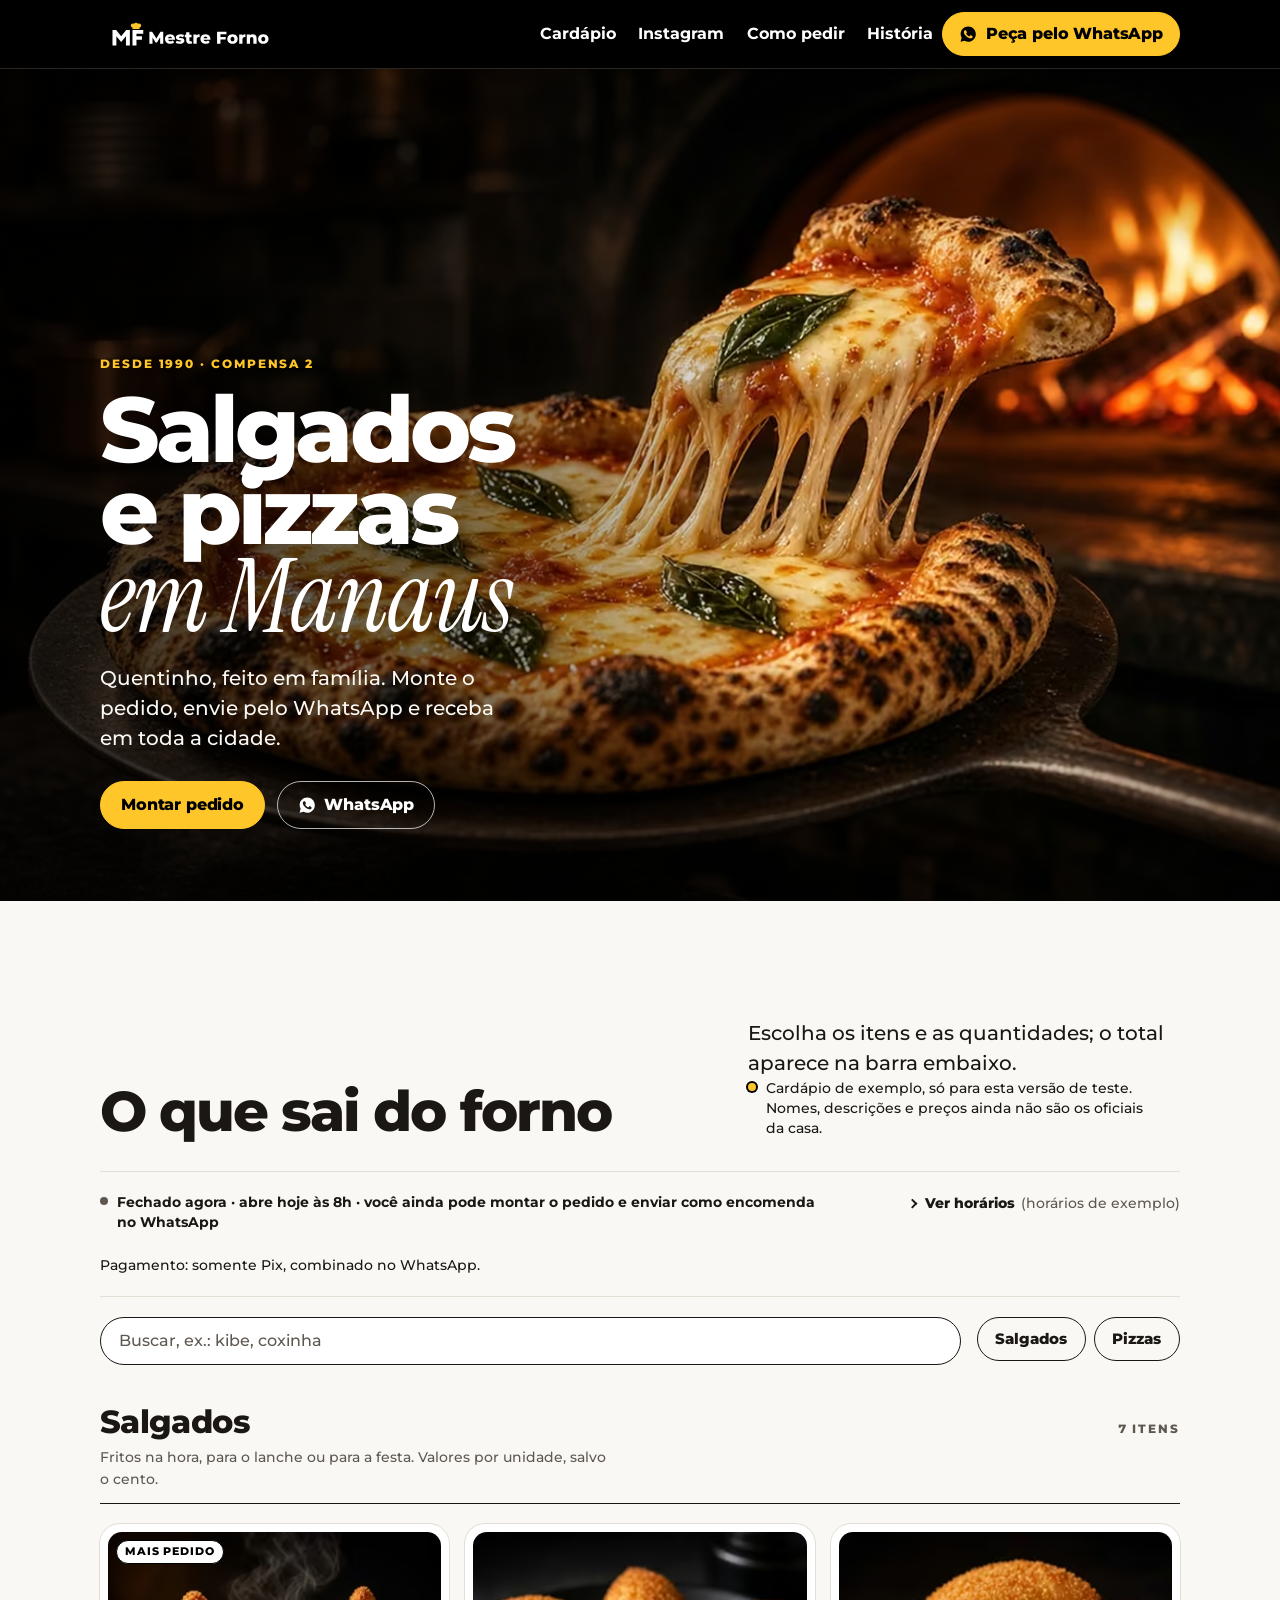
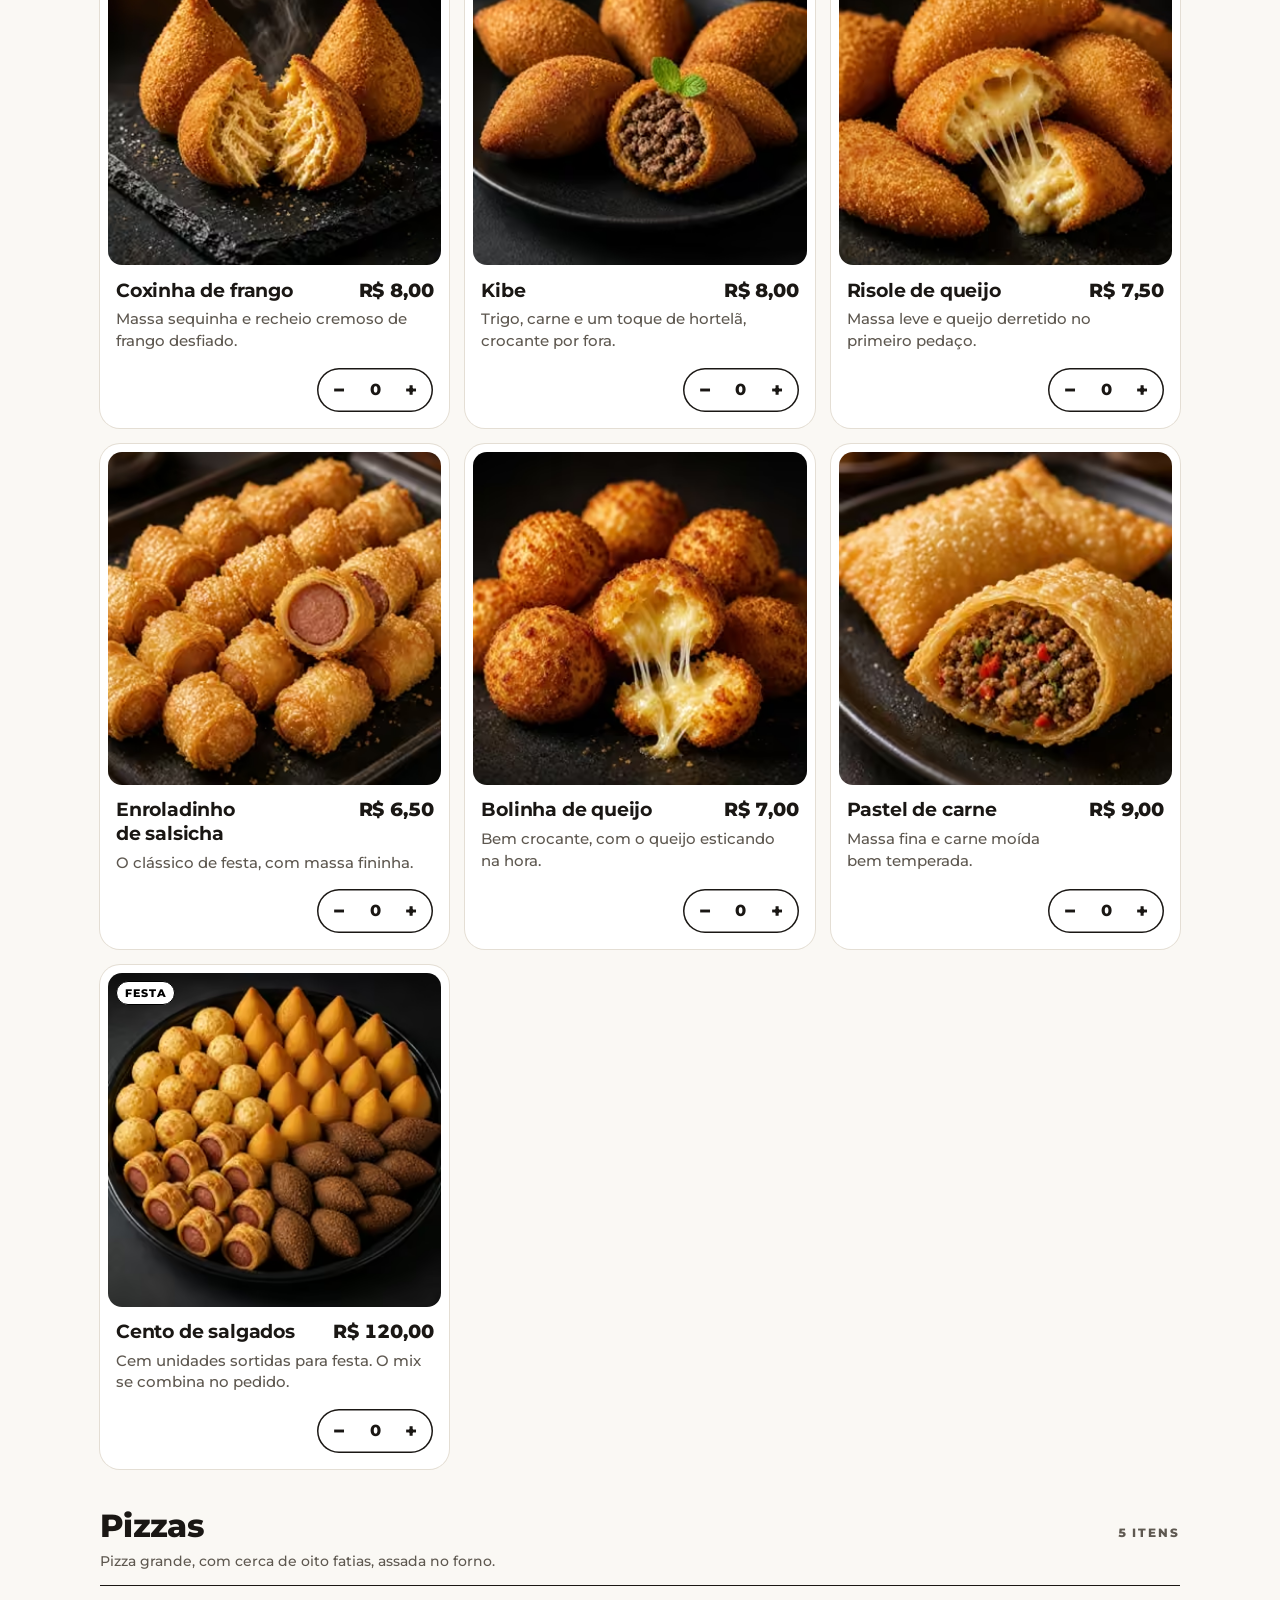
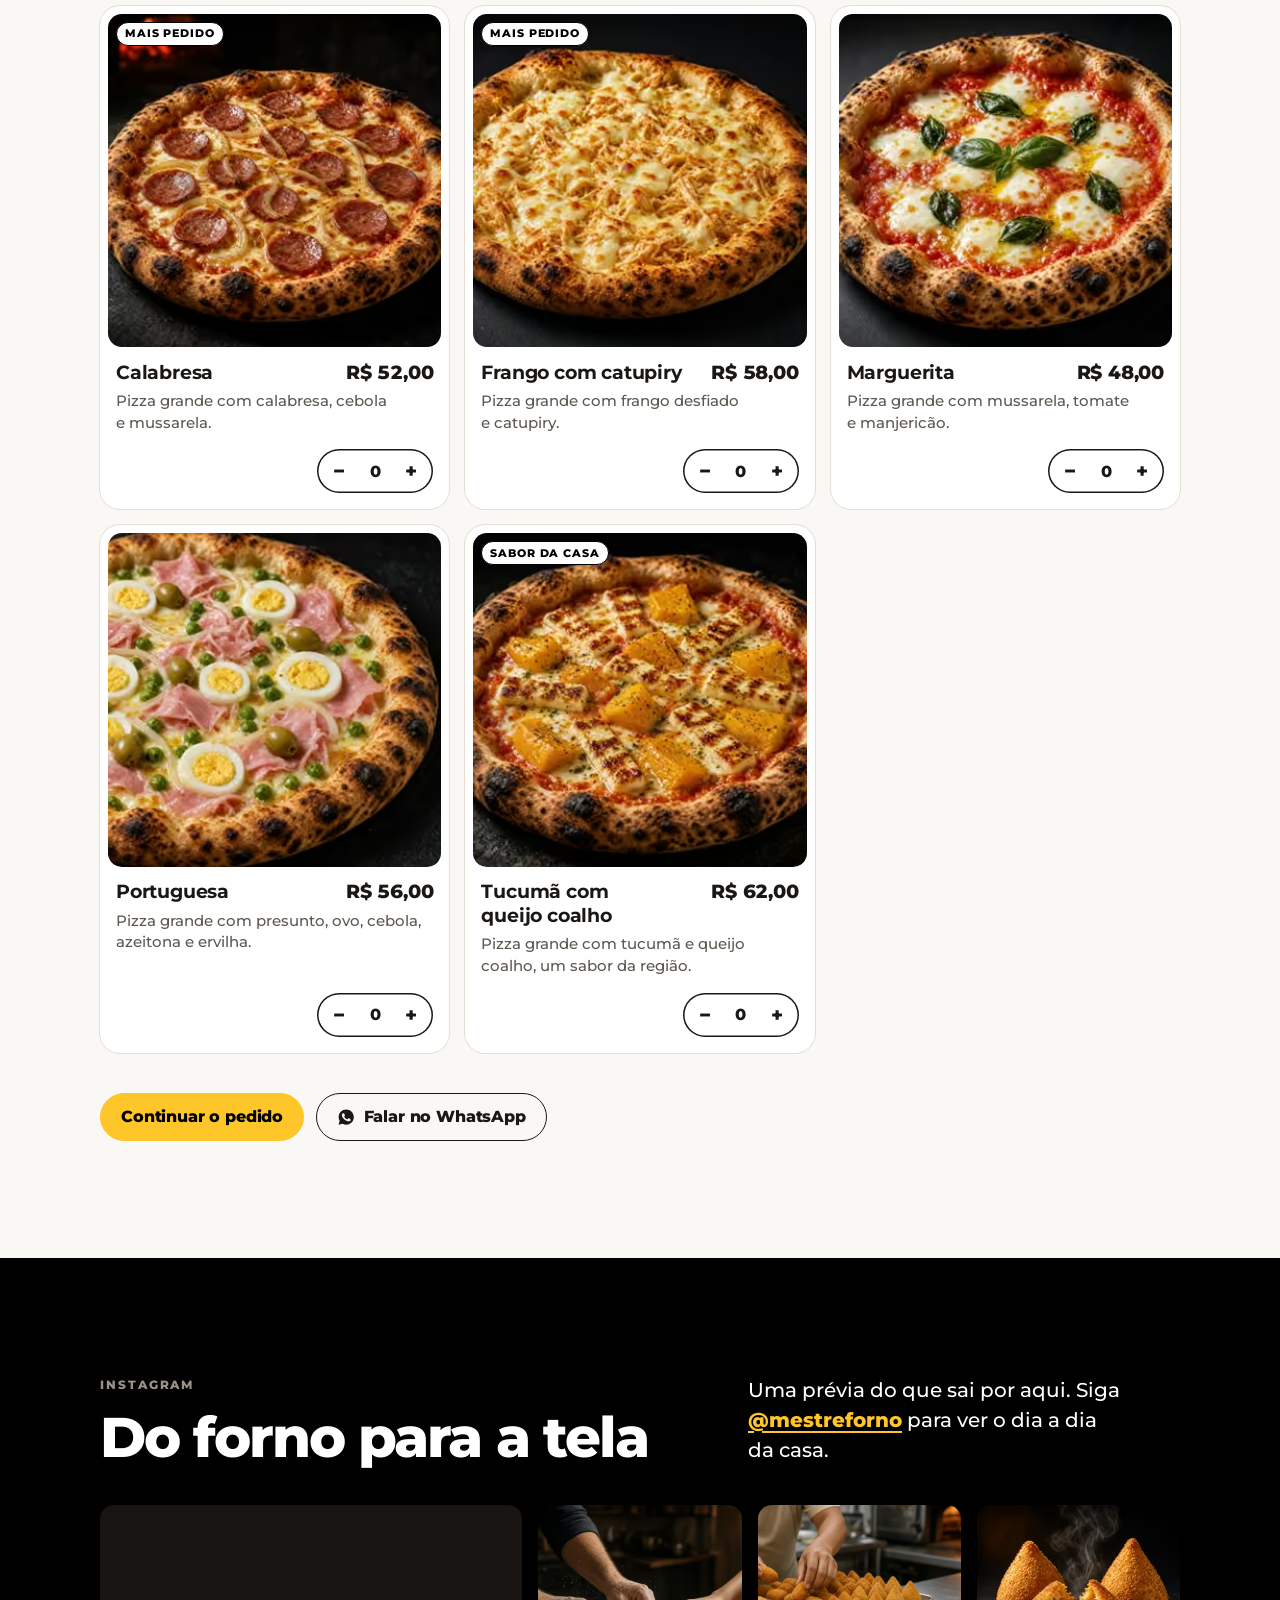
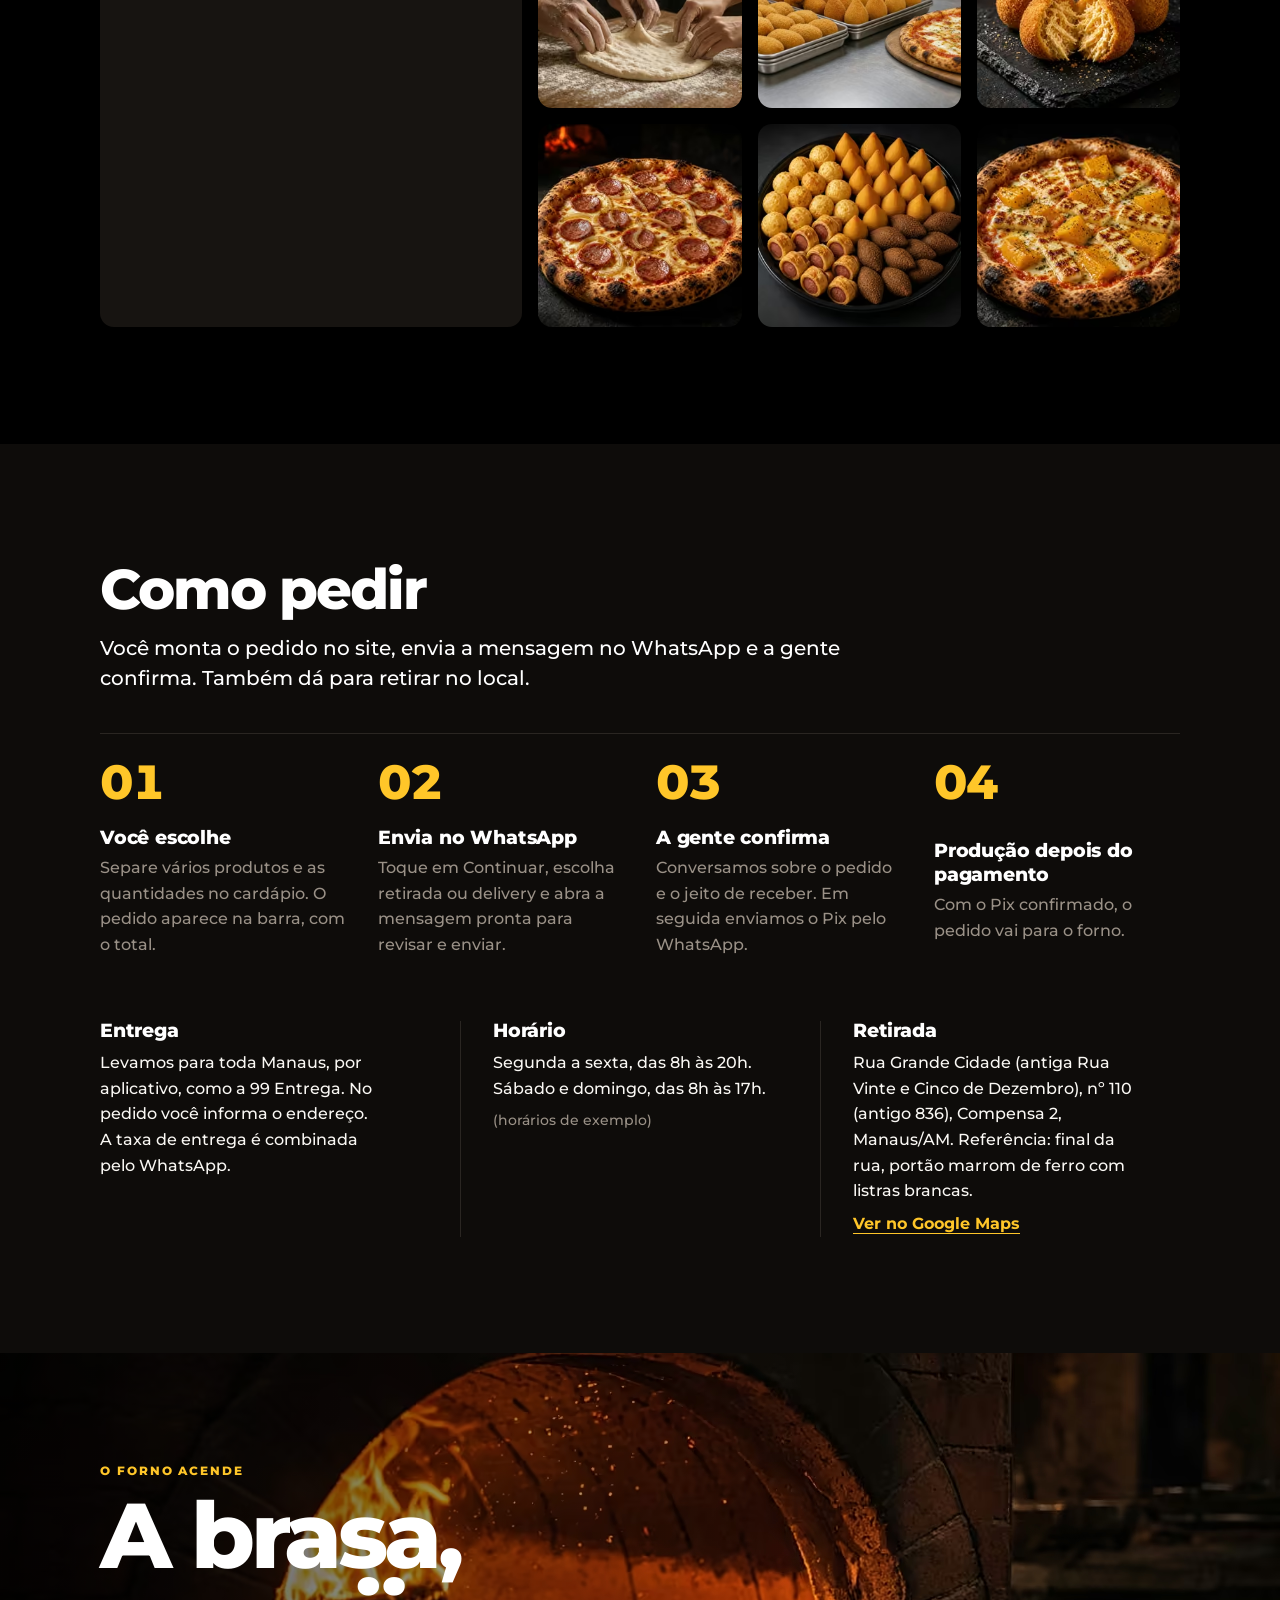
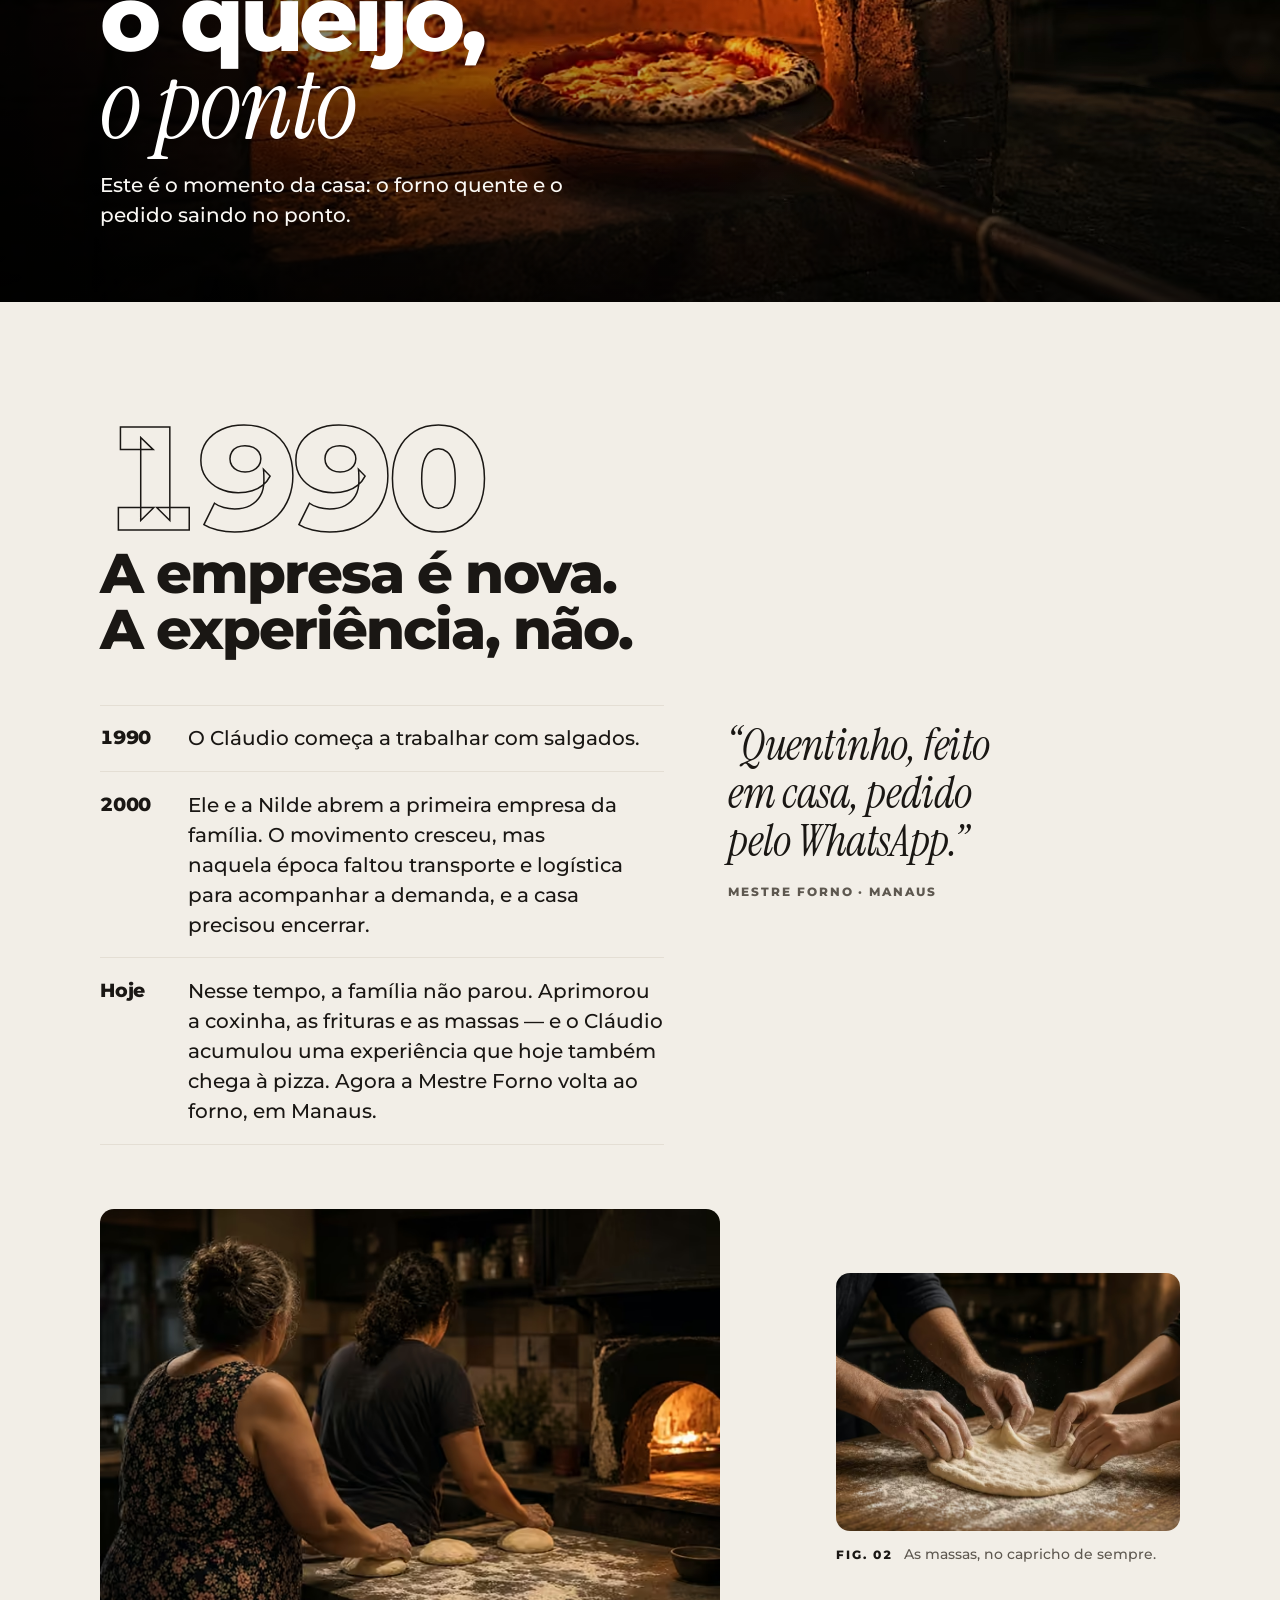
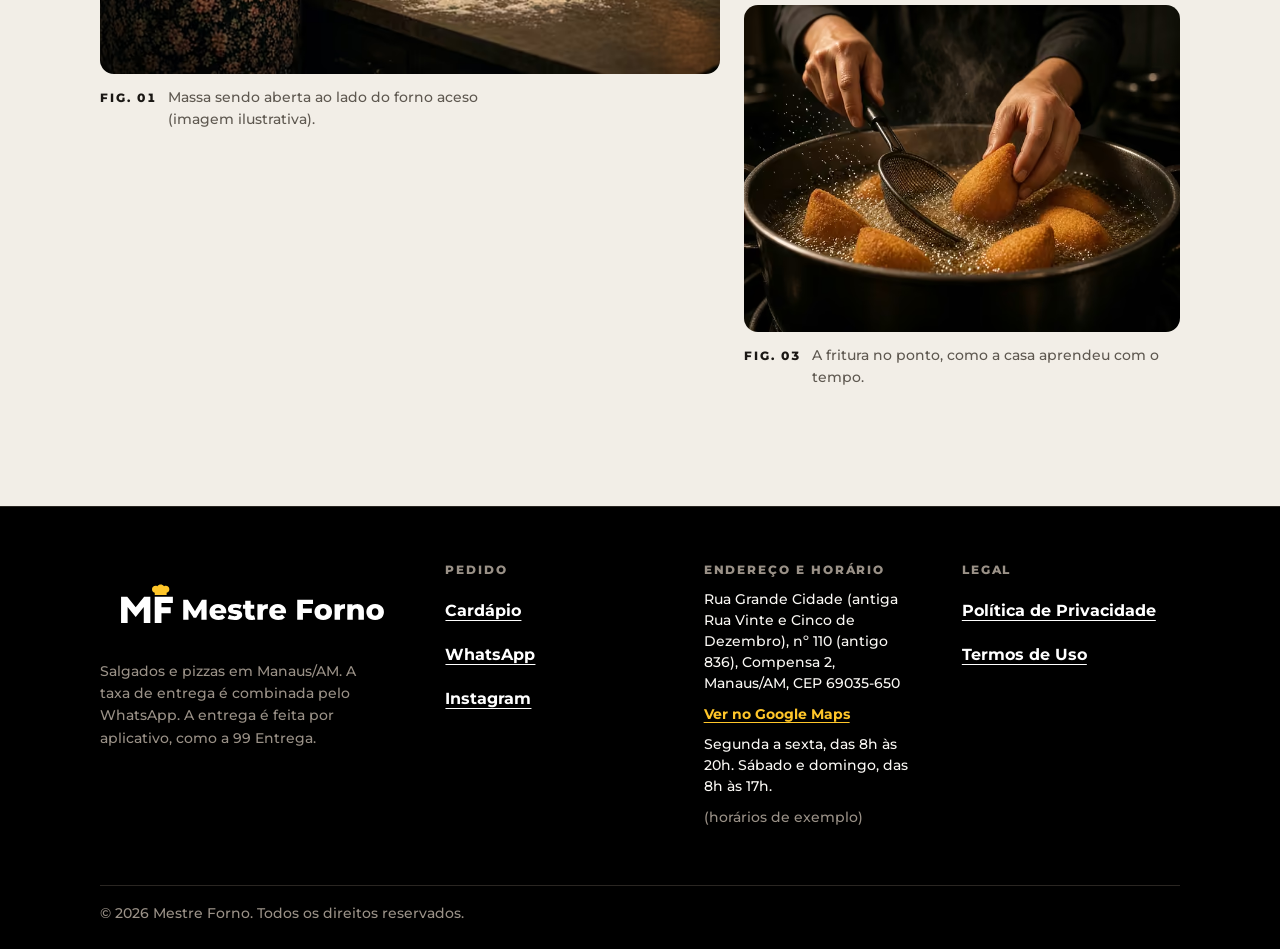
==== commit 12a13e21: "Inclui o número antigo 836 no endereço em texto O rodapé, a seção de retirada e o texto em config.js" ====
--- a/index.html
+++ b/index.html
@@ -594,7 +594,7 @@
           </article>
           <article class="panel">
             <h3>Retirada</h3>
-            <p>Rua Grande Cidade (antiga Rua Vinte e Cinco de Dezembro), nº 110 (antigo nº 836), Compensa 2, Manaus/AM. Referência: final da rua, portão marrom de ferro com listras brancas.</p>
+            <p>Rua Grande Cidade (antiga Rua Vinte e Cinco de Dezembro), nº 110 (antigo 836), Compensa 2, Manaus/AM. Referência: final da rua, portão marrom de ferro com listras brancas.</p>
             <p><a class="mapa-link" href="https://www.google.com/maps/search/?api=1&query=R.+Vinte+e+Cinco+de+Dezembro,+110+-+Compensa,+Manaus+-+AM,+69035-650" target="_blank" rel="noopener noreferrer">Ver no Google Maps<span class="sr-only"> (abre em nova aba)</span></a></p>
           </article>
         </div>
@@ -702,7 +702,7 @@
       </nav>
       <div class="footer__col">
         <h2 class="footer__titulo">Endereço e horário</h2>
-        <address class="footer__endereco">Rua Grande Cidade (antiga Rua Vinte e Cinco de Dezembro), nº 110, Compensa 2, Manaus/AM, CEP 69035-650</address>
+        <address class="footer__endereco">Rua Grande Cidade (antiga Rua Vinte e Cinco de Dezembro), nº 110 (antigo 836), Compensa 2, Manaus/AM, CEP 69035-650</address>
         <p><a class="mapa-link" href="https://www.google.com/maps/search/?api=1&query=R.+Vinte+e+Cinco+de+Dezembro,+110+-+Compensa,+Manaus+-+AM,+69035-650" target="_blank" rel="noopener noreferrer">Ver no Google Maps<span class="sr-only"> (abre em nova aba)</span></a></p>
         <p data-horario-grade>Segunda a sexta, das 8h às 20h. Sábado e domingo, das 8h às 17h.</p>
         <p class="footer__nota" data-horario-exemplo>(horários de exemplo)</p>
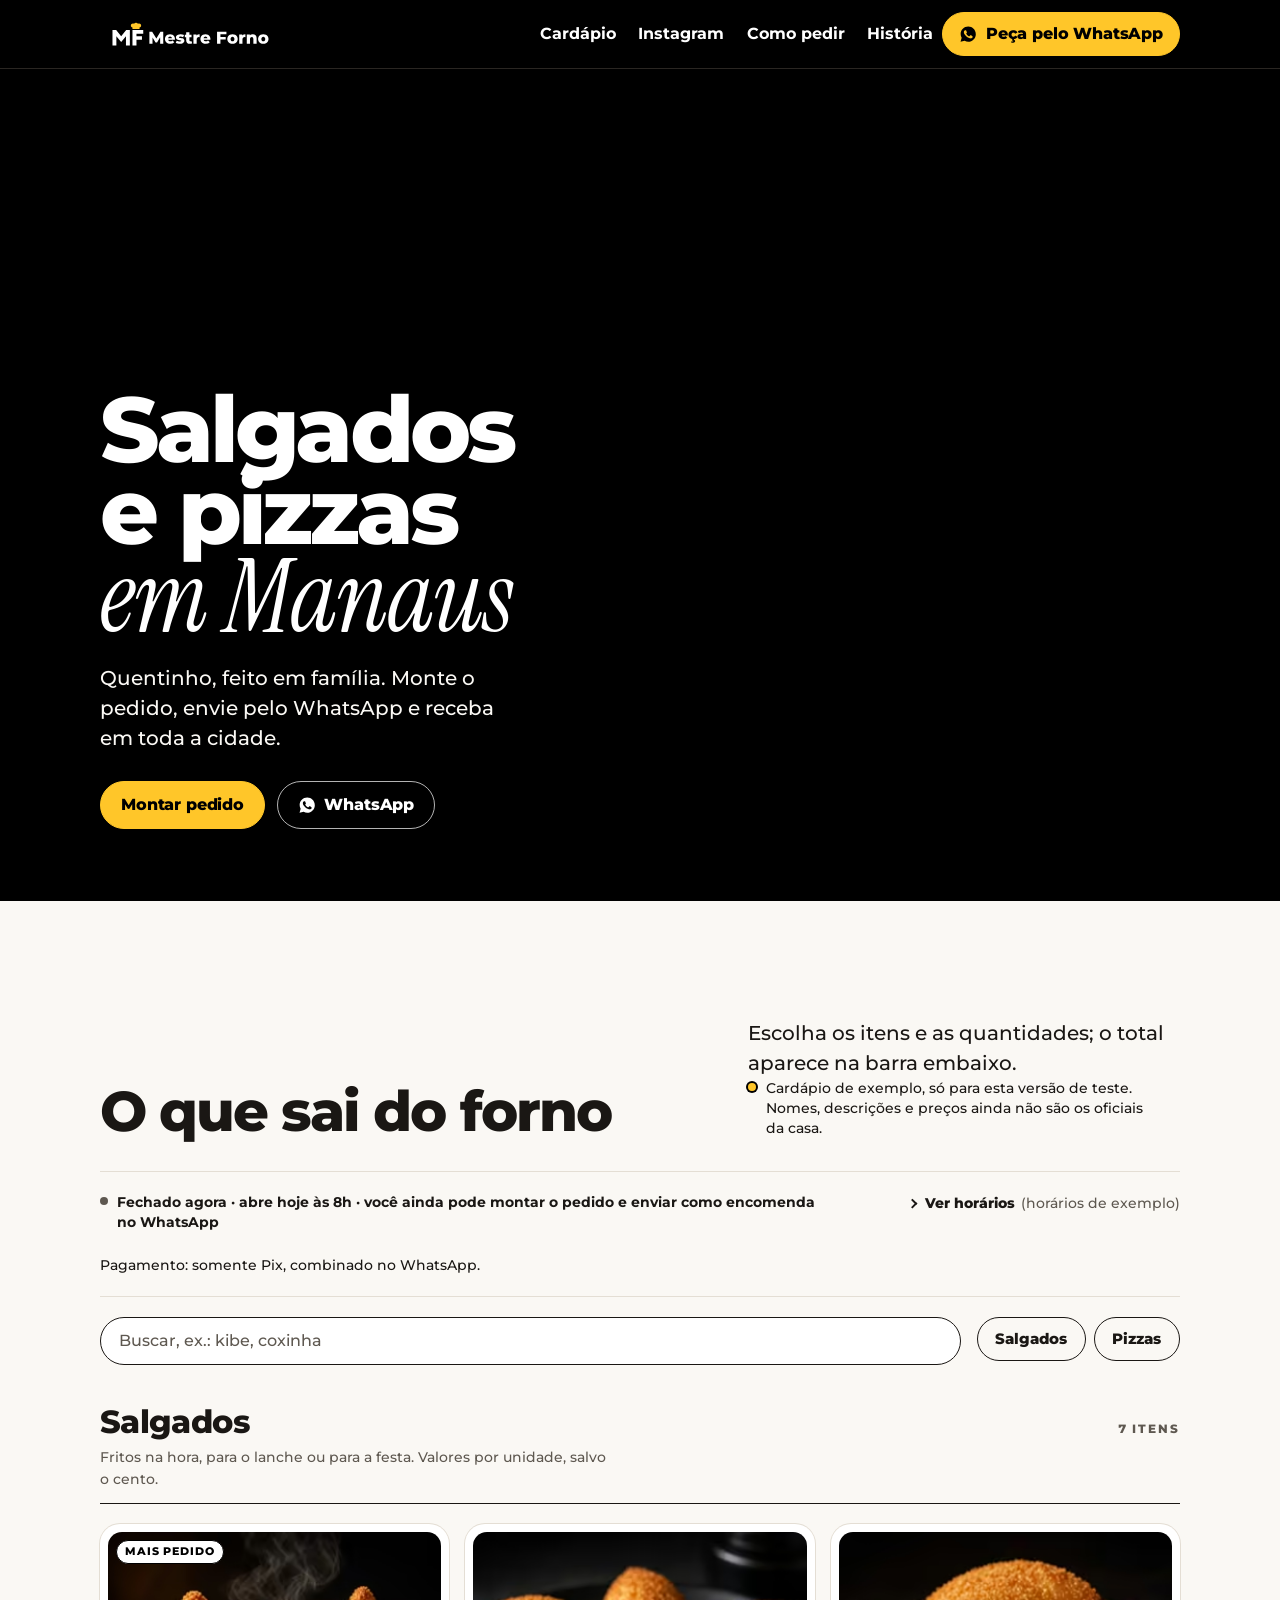
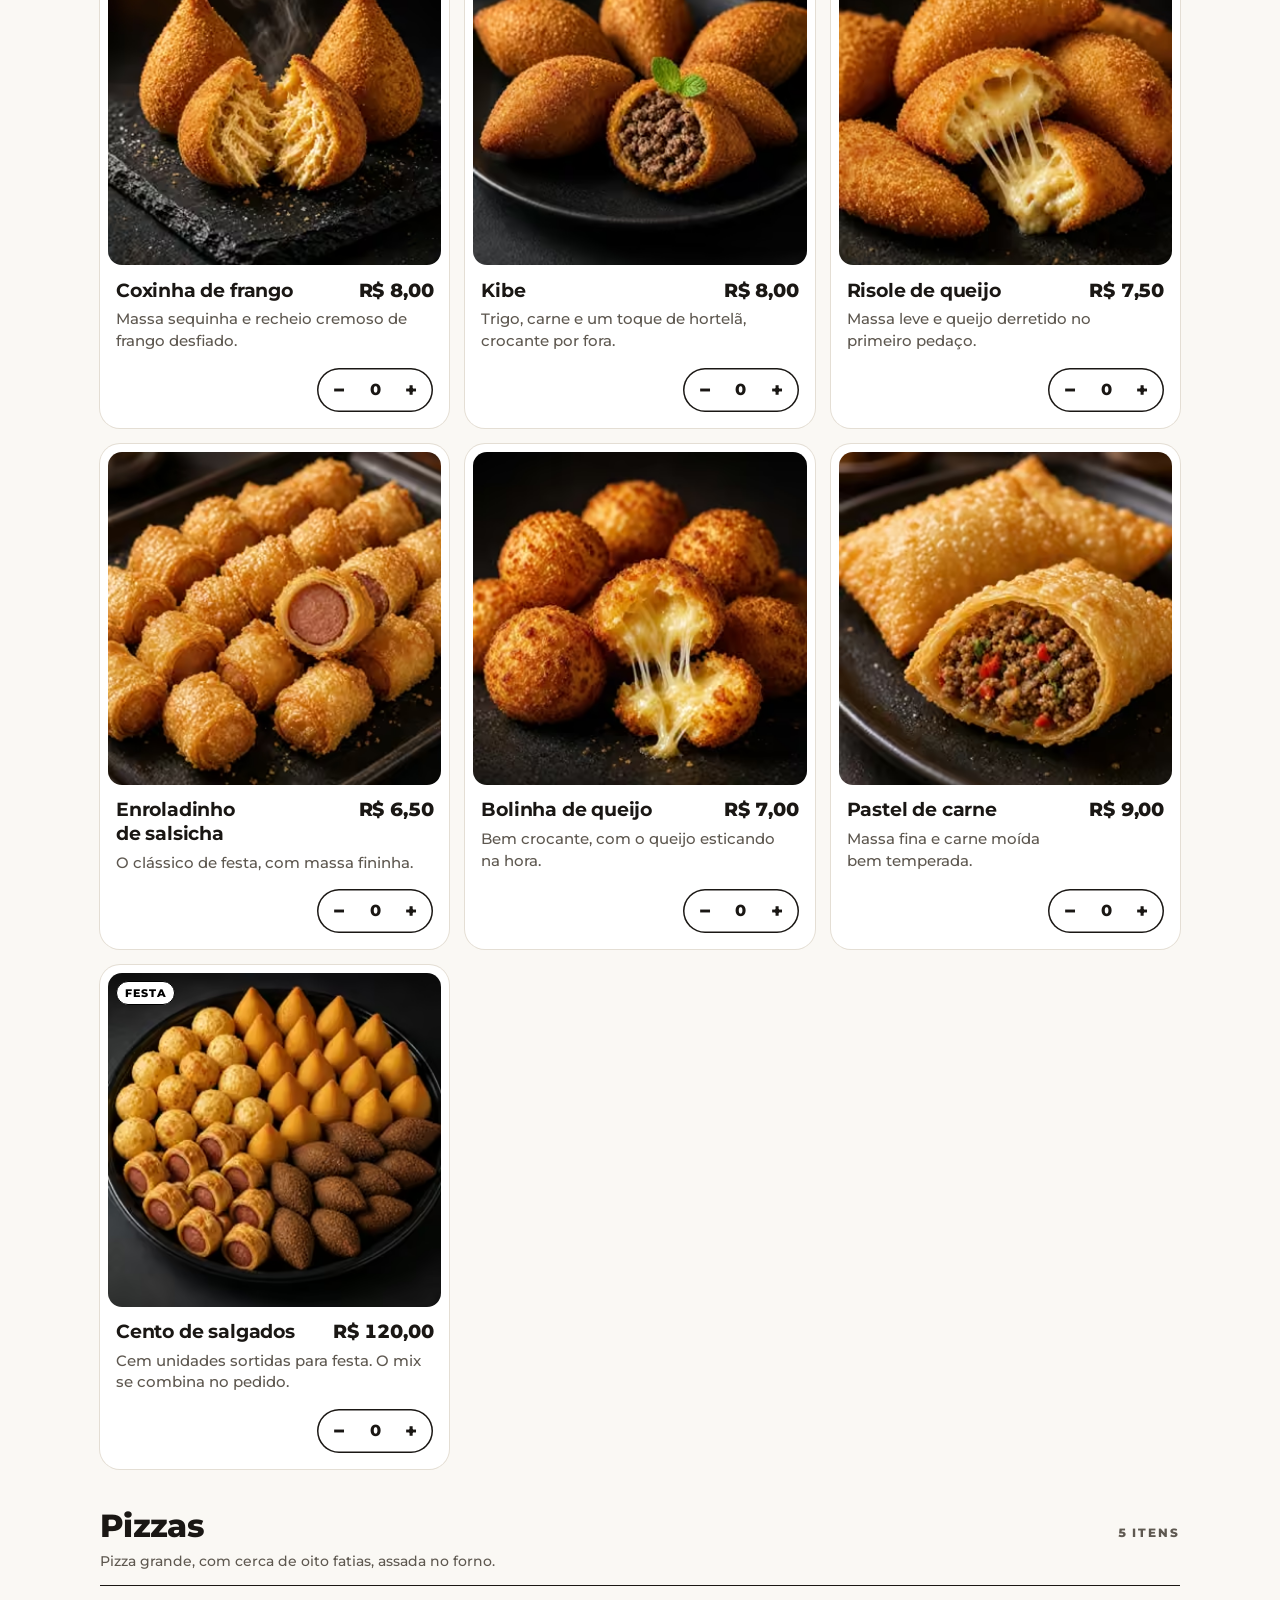
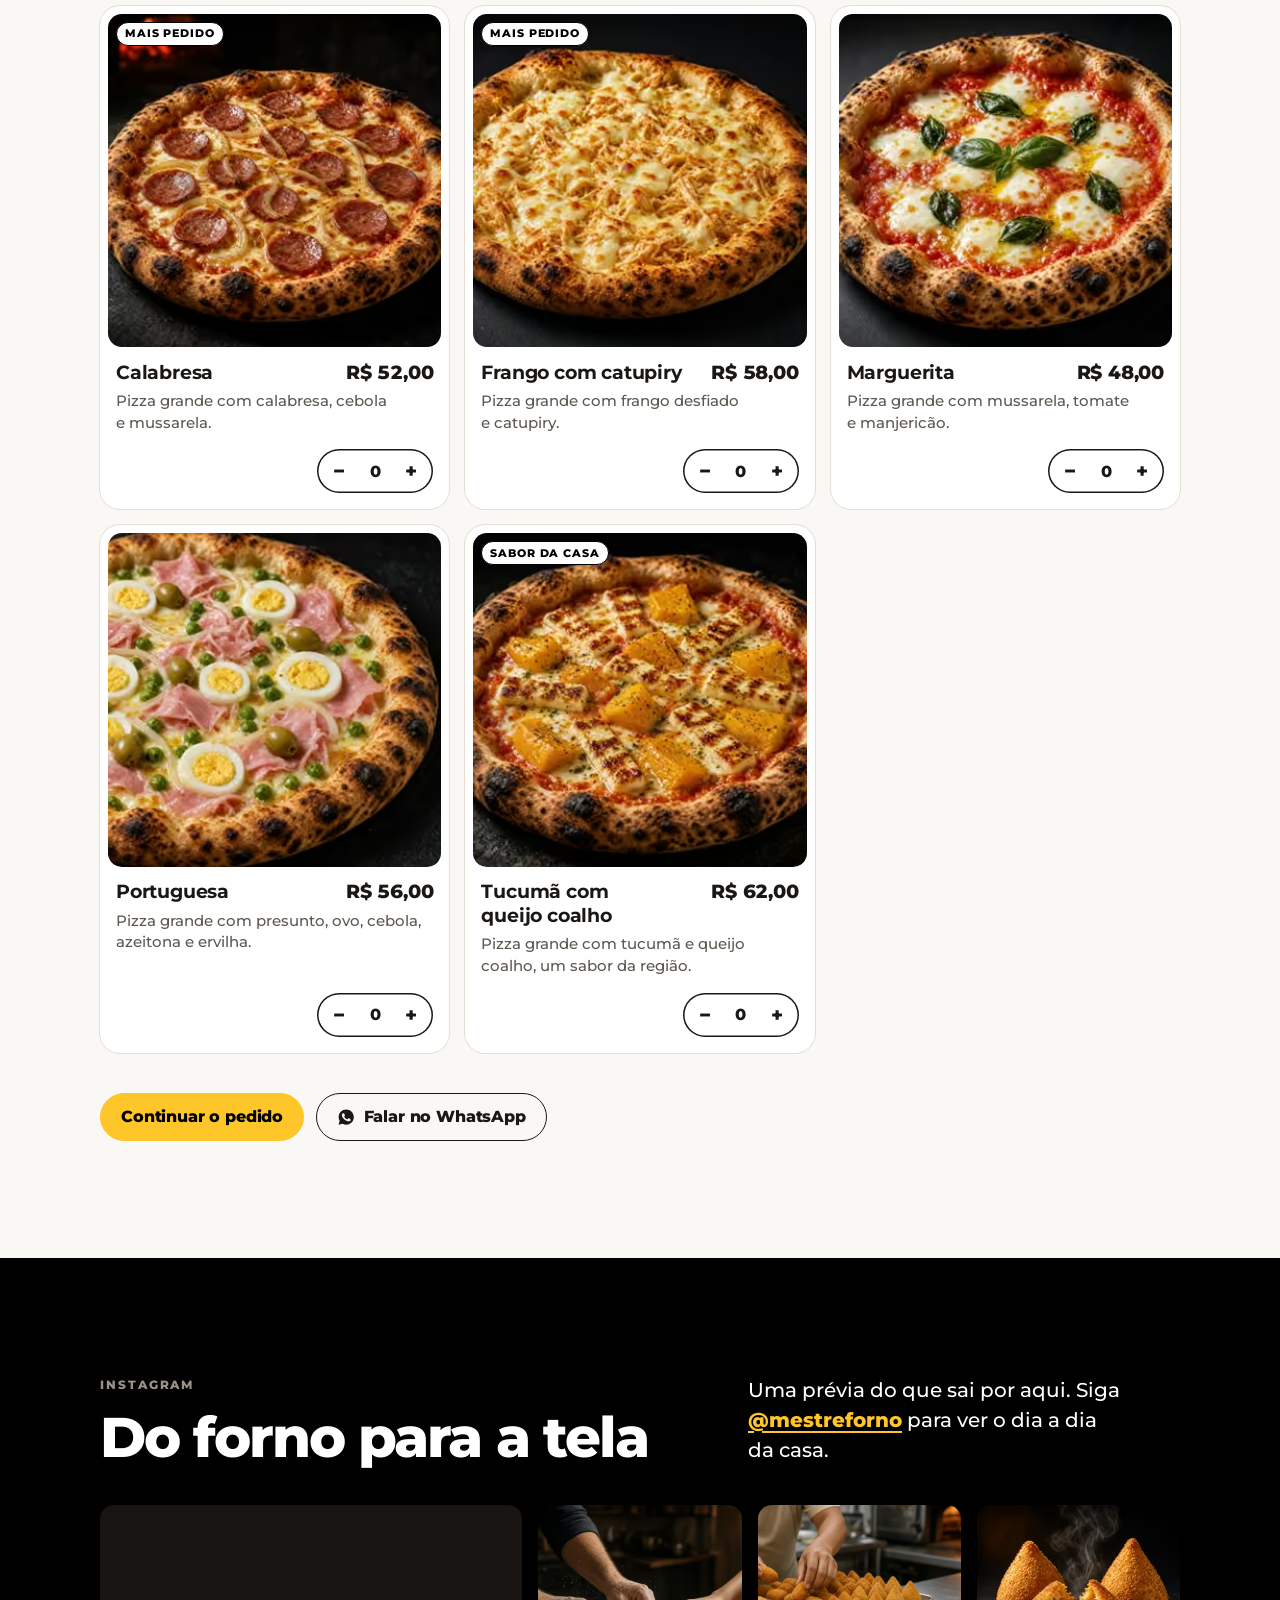
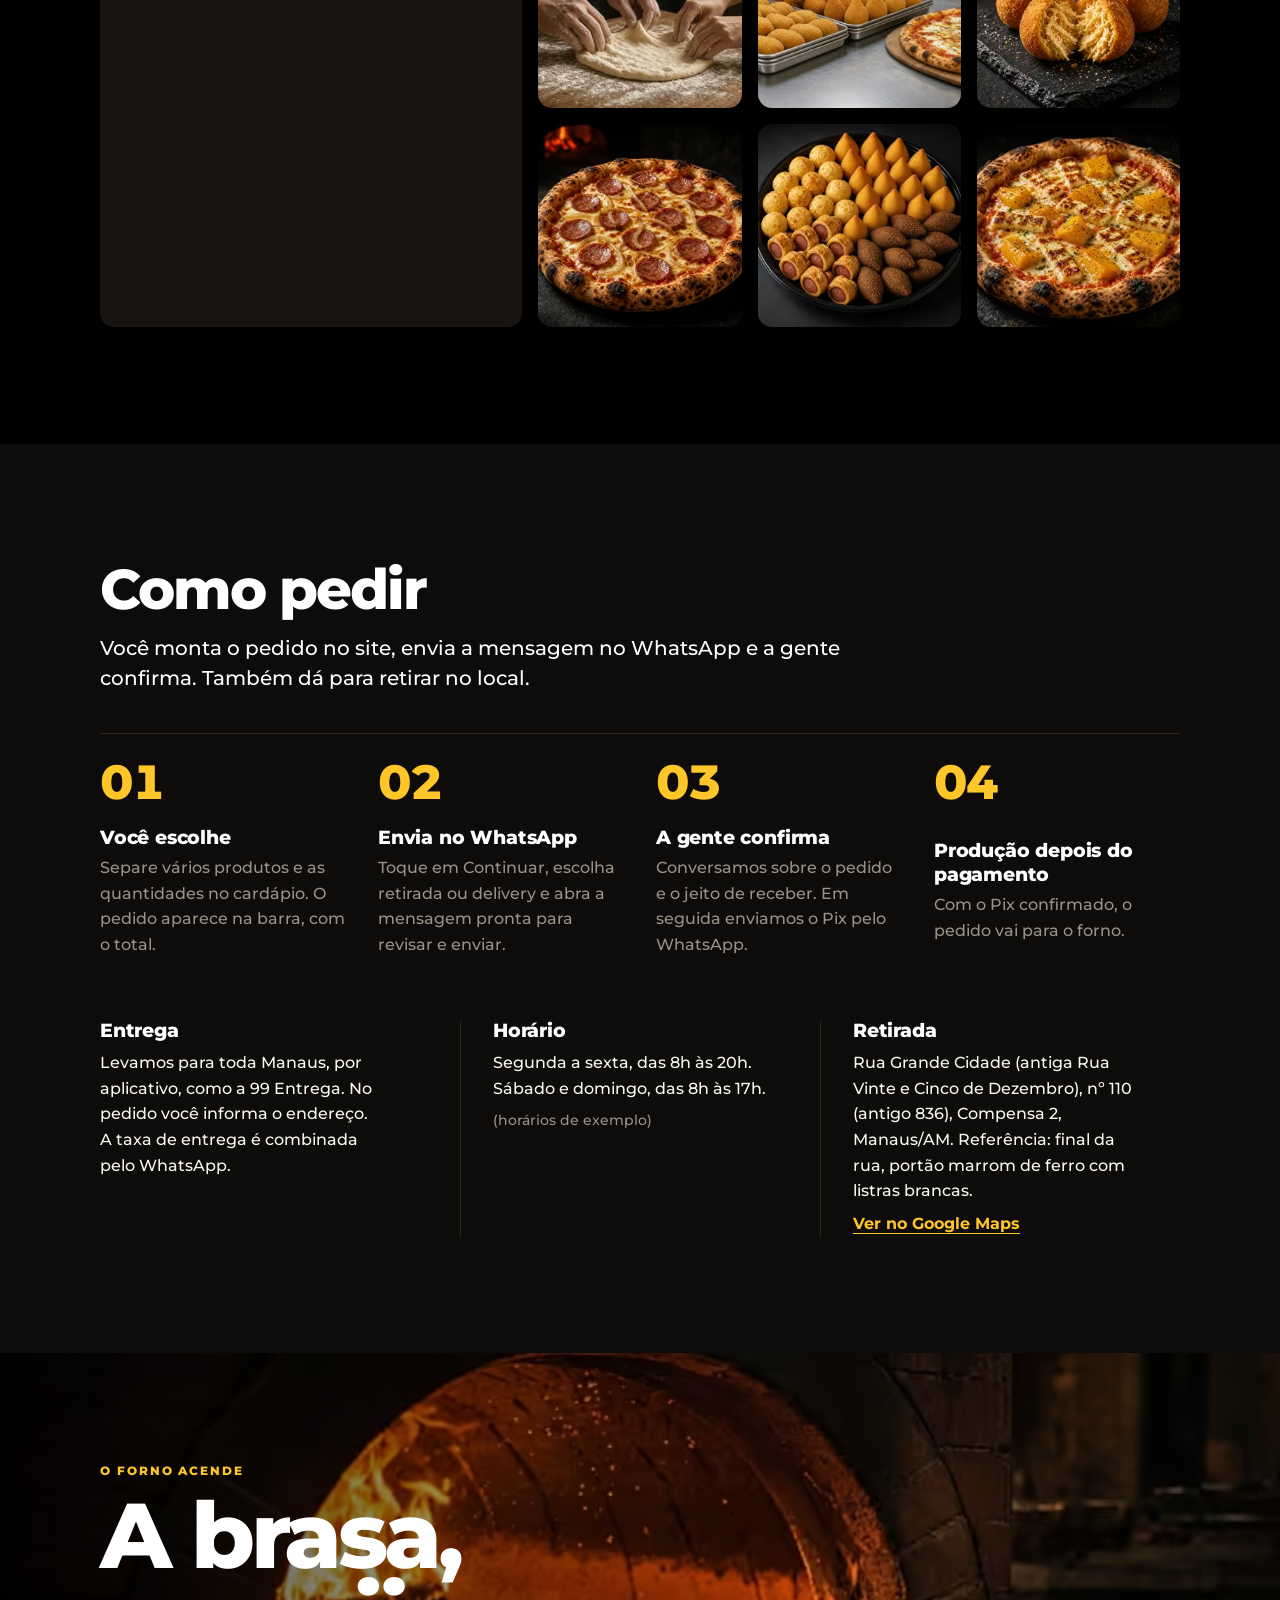
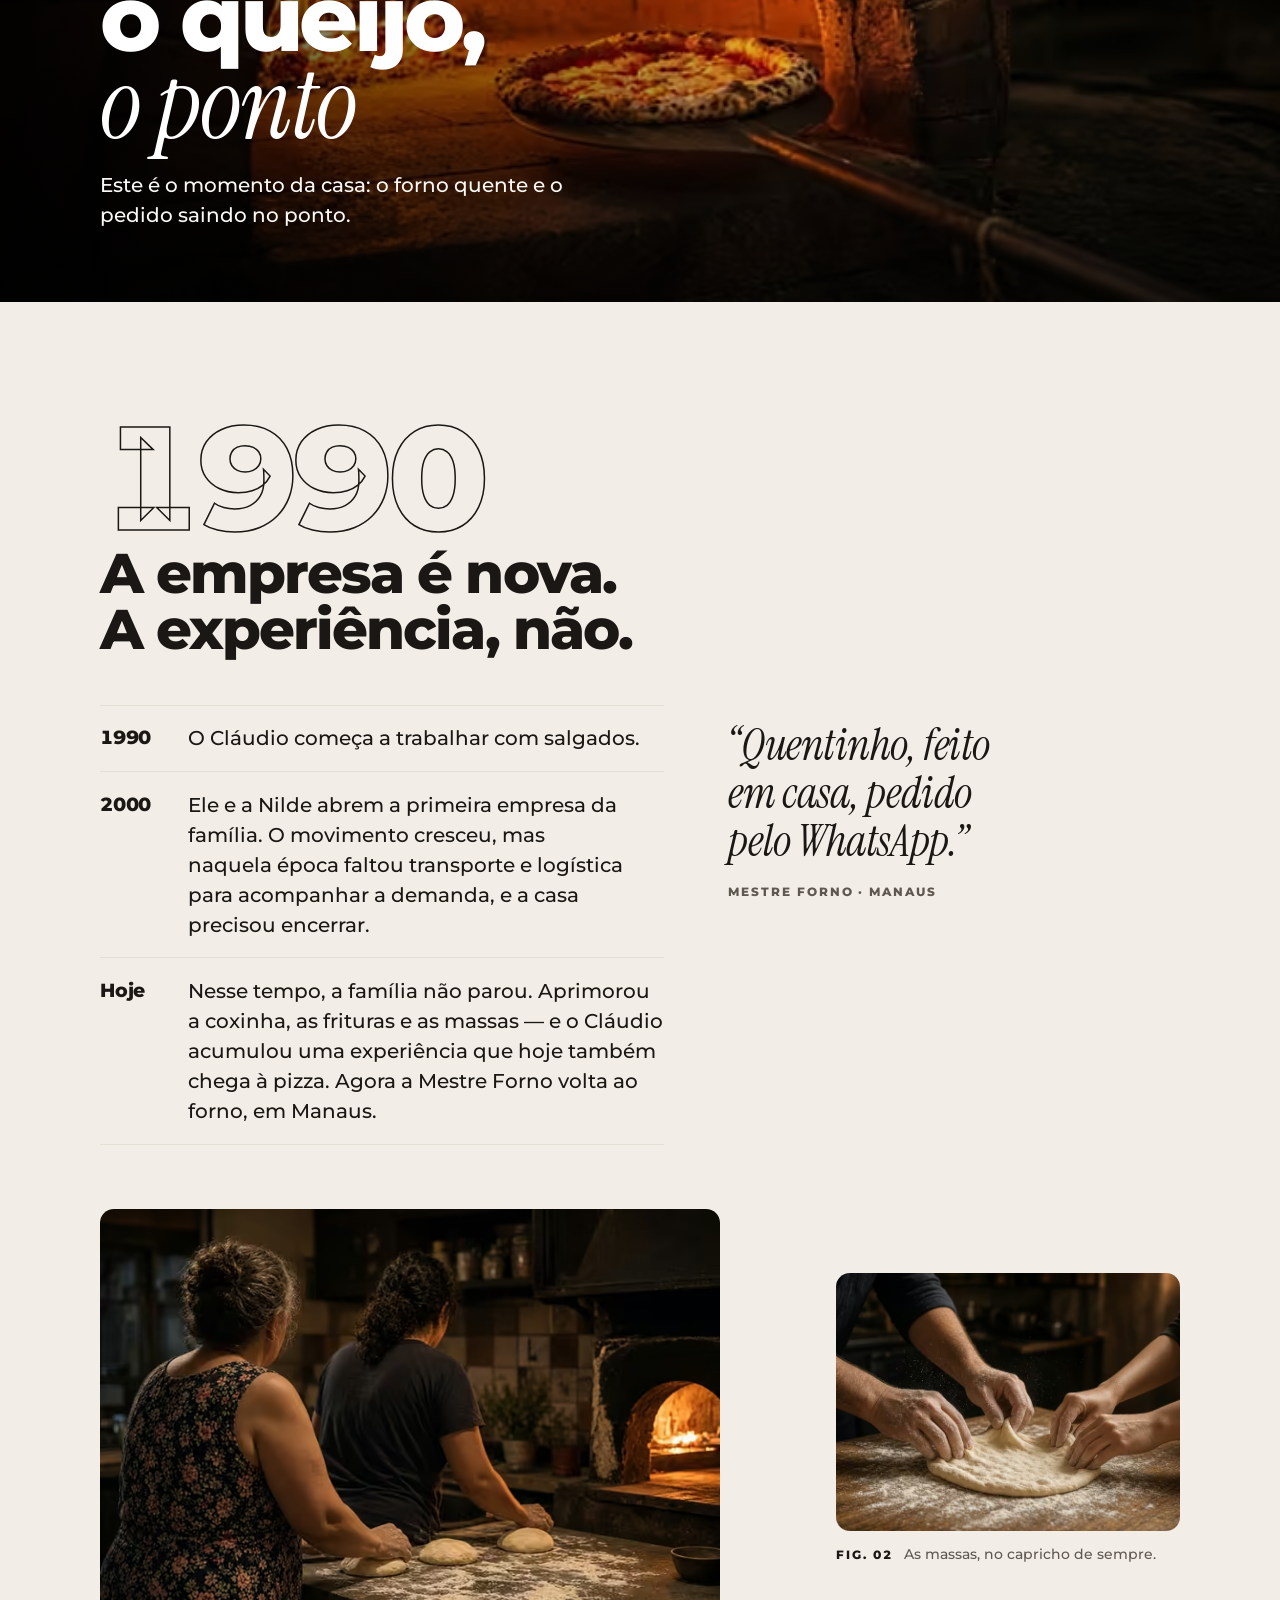
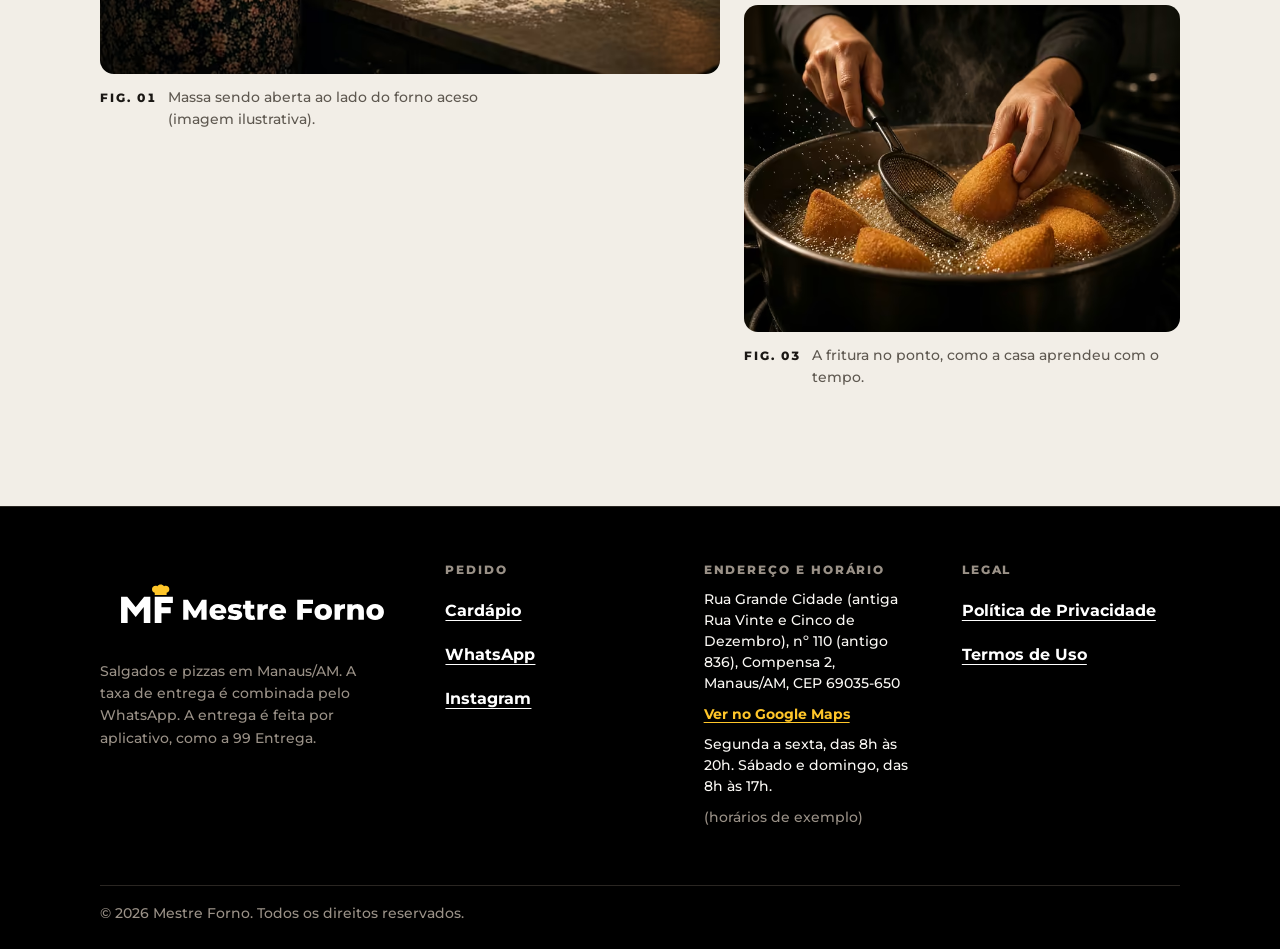
==== commit 48c1f0b9: "Remove o eyebrow do hero Sai o texto «Desde 1990 · Compensa 2» do hero no celular e no desktop. O es" ====
--- a/index.html
+++ b/index.html
@@ -180,7 +180,6 @@
         <div class="hero__shade"></div>
       </div>
       <div class="wrap hero__copy">
-        <p class="eyebrow">Desde 1990 · Compensa 2</p>
         <h1 id="titulo-principal">Salgados e pizzas <span class="acento">em Manaus</span></h1>
         <p class="lede">Quentinho, feito em família. Monte o pedido, envie pelo WhatsApp e receba em toda a cidade.</p>
         <div class="actions">
--- a/css/premium.css
+++ b/css/premium.css
@@ -57,10 +57,6 @@
   position: relative;
   z-index: 3;
   padding: 7rem 0 clamp(2rem, 6svh, 4rem);
-}
-
-.hero .eyebrow {
-  color: var(--yellow);
 }
 
 .hero h1 {
--- a/css/direcao.css
+++ b/css/direcao.css
@@ -38,17 +38,12 @@
   }
 }
 
-/* 1. Entrada do hero (choreograph: h1 = lead; eyebrow = decoração; lede e CTAs = suporte).
+/* 1. Entrada do hero (choreograph: h1 = lead; lede e CTAs = suporte).
       fill-mode both: nada pisca antes do delay. É CSS puro: sem JS, termina visível igual. */
 @media (prefers-reduced-motion: no-preference) {
   .hero__copy > * {
     animation: mf-sobe 500ms var(--ease-out) both;
     animation-delay: var(--d, 0ms);
-  }
-
-  .hero__copy > .eyebrow {
-    animation-name: mf-aparece;
-    animation-duration: 400ms;
   }
 
   .hero__copy > h1 {
